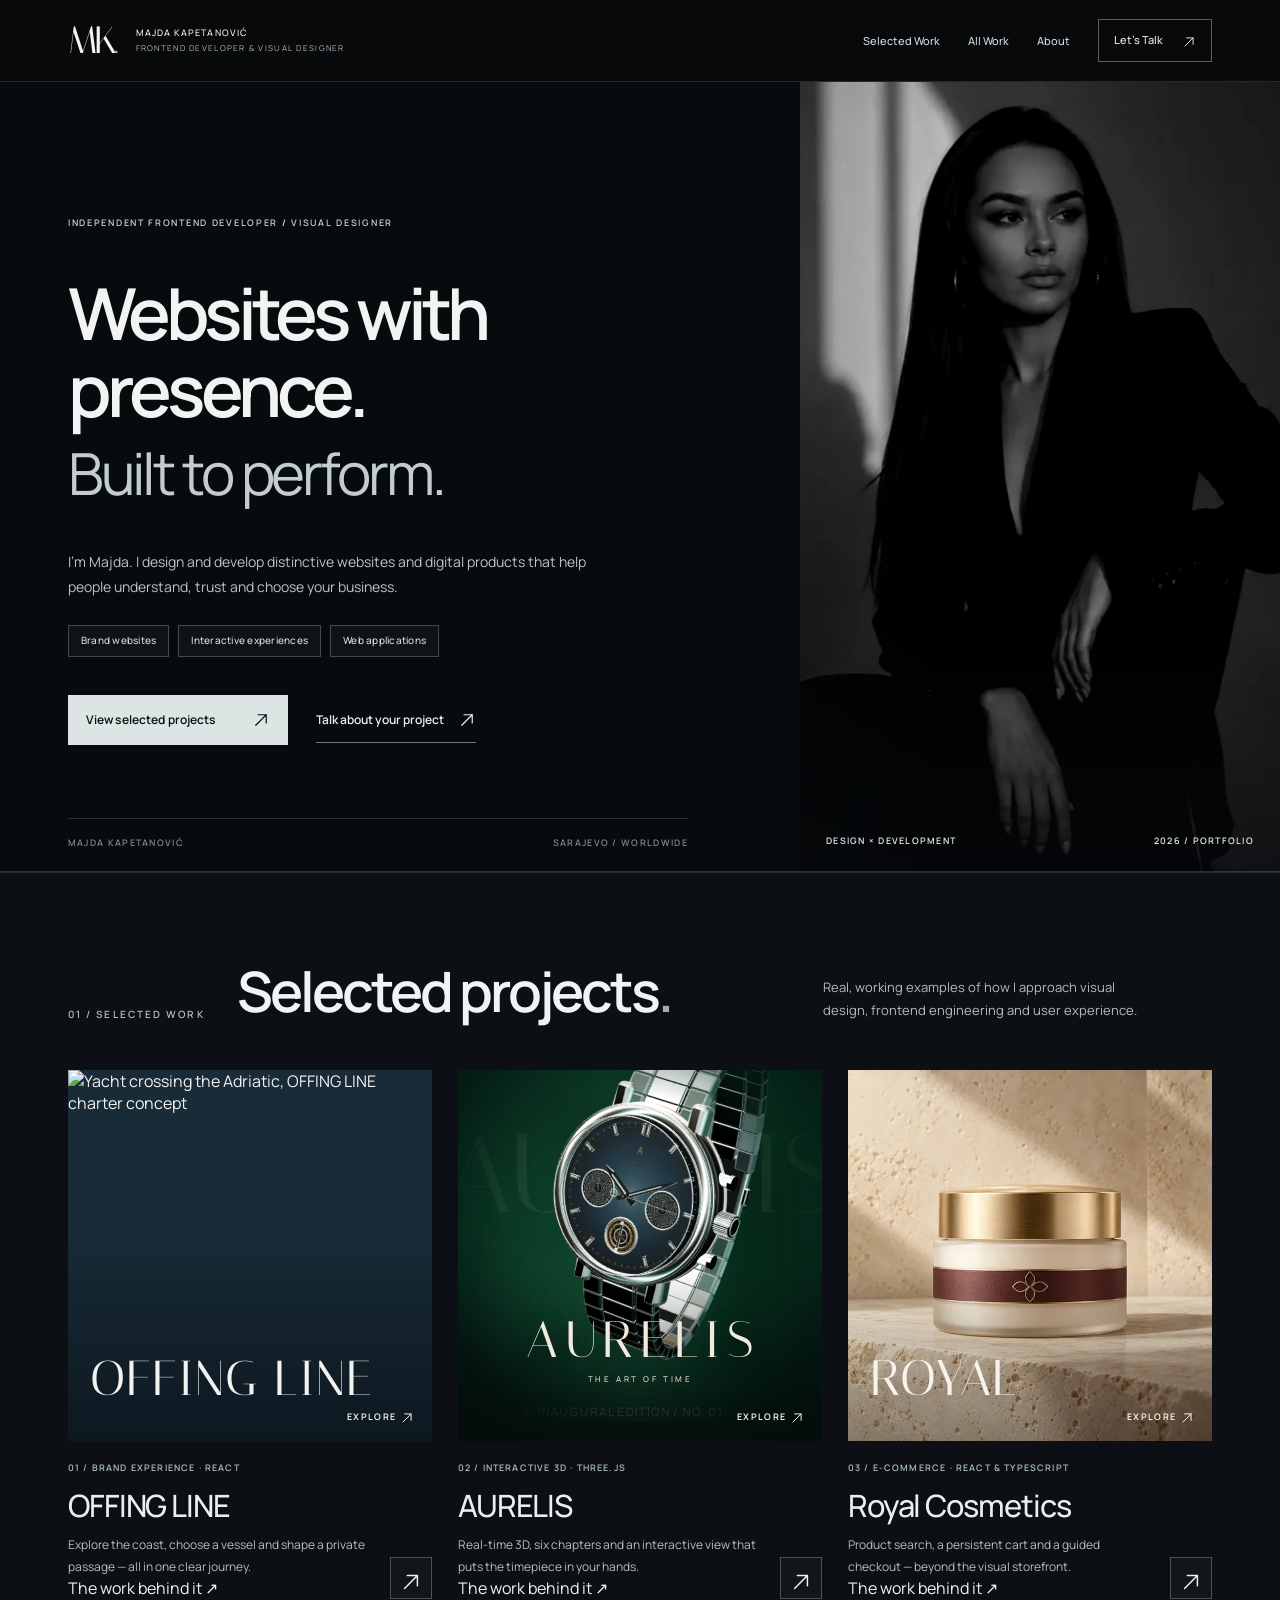
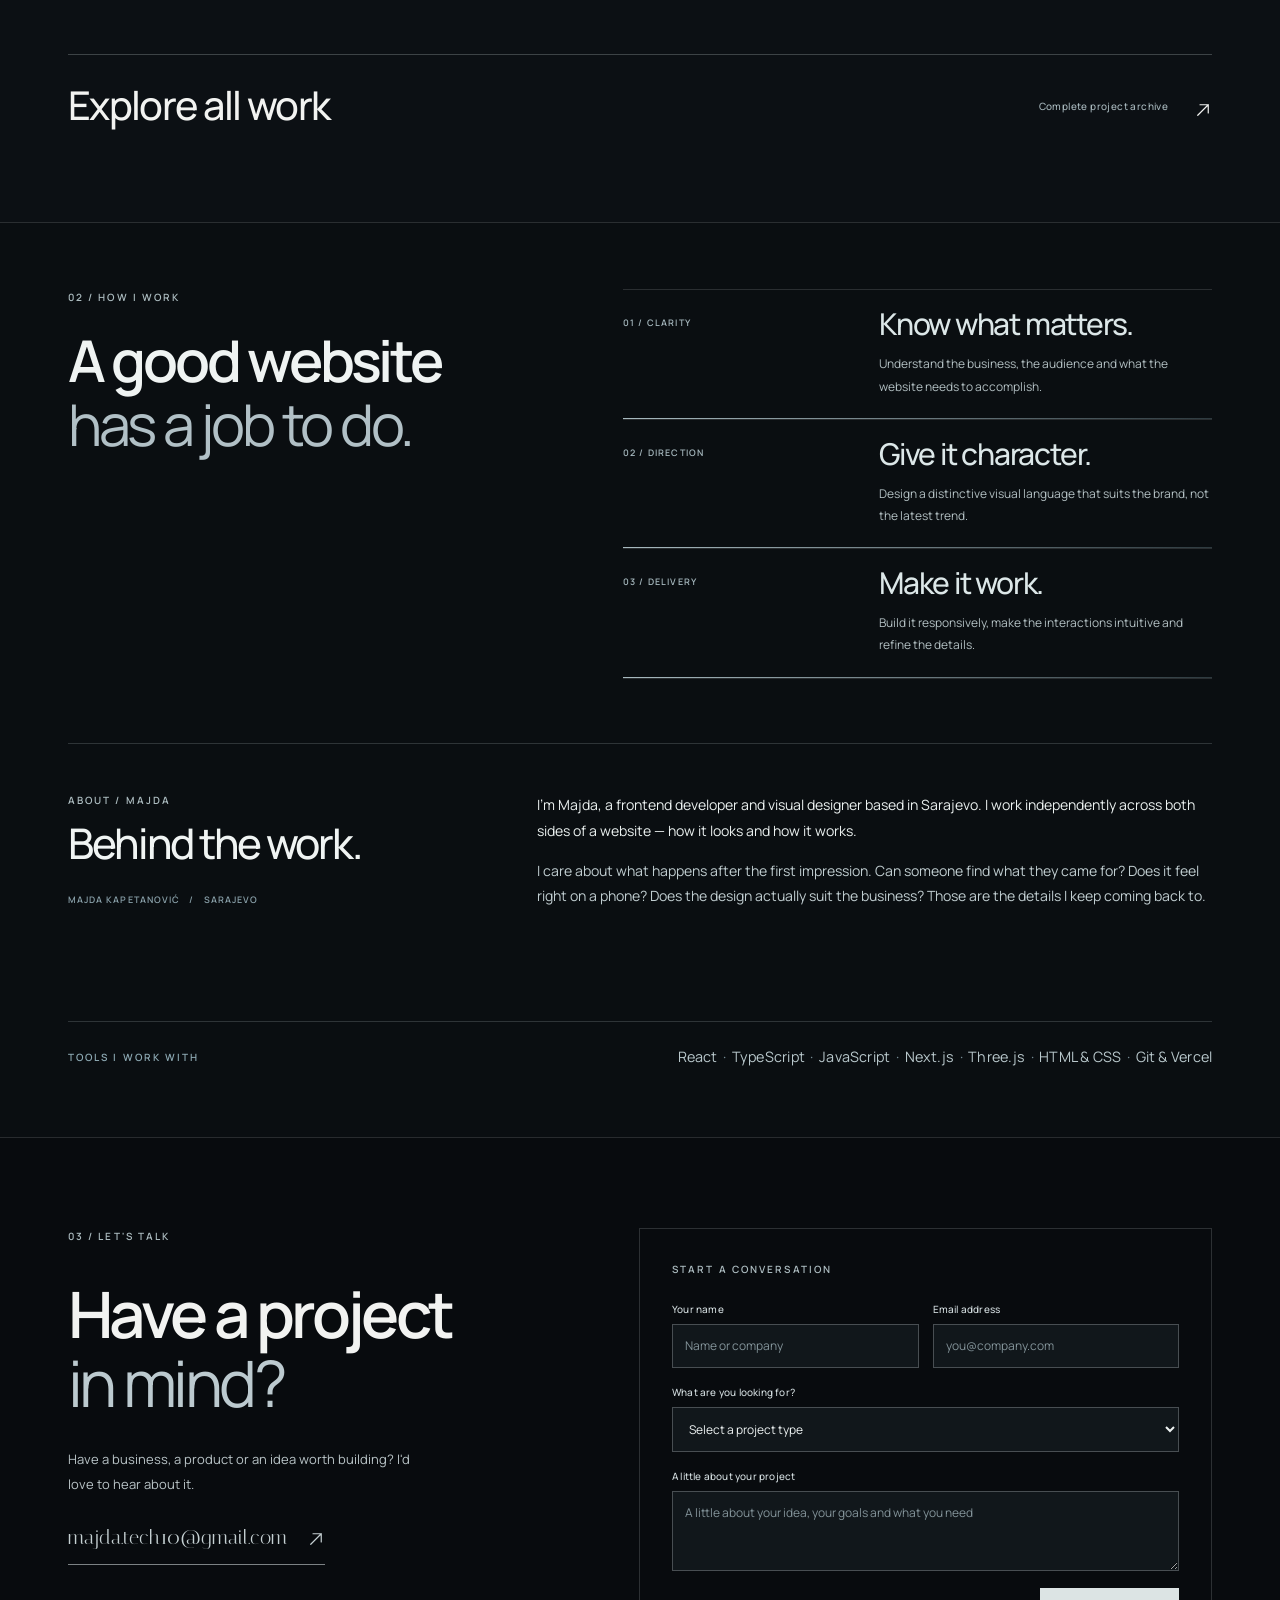
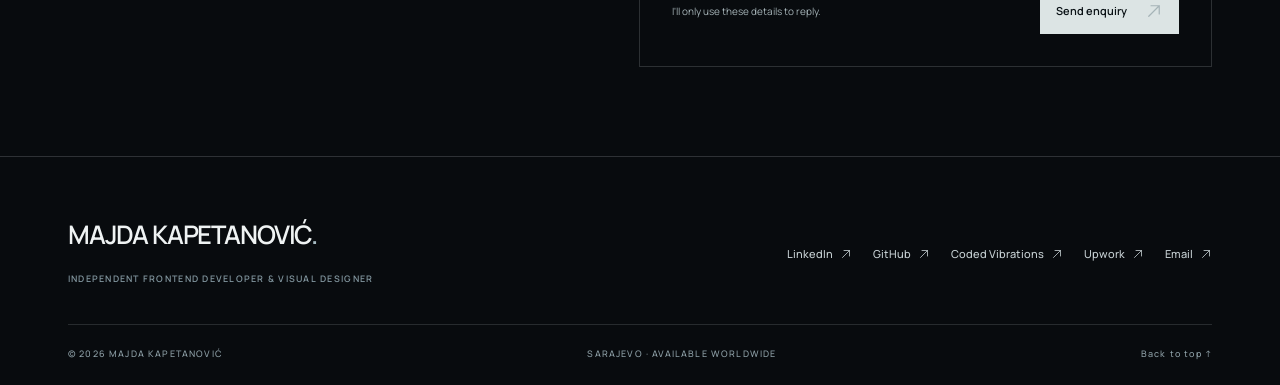
==== index.html @ 0bd5213d "Unify styles, trim font request and link concise three project studies" ====
<!DOCTYPE html>
<html lang="en" class="no-js">
  <head>
    <meta charset="utf-8">
    <meta name="viewport" content="width=device-width, initial-scale=1">
    <meta
      name="description"
      content="Independent frontend developer and visual designer creating distinctive websites, interactive experiences and practical digital products."
    >
    <meta name="author" content="Majda Kapetanović">
    <meta
      name="robots"
      content="index, follow, max-image-preview:large, max-snippet:-1, max-video-preview:-1"
    >
    <meta
      name="googlebot"
      content="index, follow, max-image-preview:large, max-snippet:-1, max-video-preview:-1"
    >
    <meta name="color-scheme" content="dark">
    <meta name="theme-color" content="#050505">
    <title>Majda Kapetanović | Frontend Developer &amp; Visual Designer</title>

    <link
      rel="canonical"
      href="https://majdakapetanovic.com/"
    >
    <link rel="sitemap" type="application/xml" href="/sitemap.xml">

    <!-- Social preview / Open Graph -->
    <meta property="og:type" content="website">
    <meta property="og:locale" content="en_US">
    <meta property="og:site_name" content="Majda Kapetanović Portfolio">
    <meta
      property="og:title"
      content="Majda Kapetanović | Frontend Developer &amp; Visual Designer"
    >
    <meta
      property="og:description"
      content="Distinctive websites, interactive experiences and thoughtfully built digital products."
    >
    <meta
      property="og:url"
      content="https://majdakapetanovic.com/"
    >
    <meta
      property="og:image"
      content="https://majdakapetanovic.com/images/social-preview.png"
    >
    <meta
      property="og:image:secure_url"
      content="https://majdakapetanovic.com/images/social-preview.png"
    >
    <meta property="og:image:type" content="image/png">
    <meta property="og:image:width" content="1200">
    <meta property="og:image:height" content="630">
    <meta
      property="og:image:alt"
      content="Majda Kapetanović — Frontend Developer and Visual Designer"
    >

    <!-- X / Twitter preview -->
    <meta name="twitter:card" content="summary_large_image">
    <meta
      name="twitter:title"
      content="Majda Kapetanović | Frontend Developer &amp; Visual Designer"
    >
    <meta
      name="twitter:description"
      content="Distinctive websites, interactive experiences and thoughtfully built digital products."
    >
    <meta
      name="twitter:image"
      content="https://majdakapetanovic.com/images/social-preview.png"
    >
    <meta
      name="twitter:image:alt"
      content="Majda Kapetanović — Frontend Developer and Visual Designer"
    >

    <link rel="icon" href="favicon.svg?v=3" type="image/svg+xml" sizes="any">
    <link rel="apple-touch-icon" href="apple-touch-icon.png?v=3">
    <link rel="manifest" href="site.webmanifest?v=3">
    <link
      rel="preload"
      href="images/about-makii-800.webp"
      as="image"
      type="image/webp"
      imagesrcset="images/about-makii-480.webp 480w, images/about-makii-800.webp 800w"
      imagesizes="(max-width: 760px) calc(100vw - 40px), (max-width: 980px) min(64vw, 500px), min(31vw, 450px)"
      fetchpriority="high"
    >
    <link rel="preconnect" href="https://fonts.googleapis.com">
    <link rel="preconnect" href="https://fonts.gstatic.com" crossorigin>
    <link
      href="https://fonts.googleapis.com/css2?family=Italiana&amp;family=Manrope:wght@300;400;500;600&amp;display=swap"
      rel="stylesheet"
    >
    <link rel="stylesheet" href="portfolio.css">

    <!-- Structured data mirrors the visible portfolio content. -->
    <script type="application/ld+json">
      {
        "@context": "https://schema.org",
        "@graph": [
          {
            "@type": "WebSite",
            "@id": "https://majdakapetanovic.com/#website",
            "url": "https://majdakapetanovic.com/",
            "name": "Majda Kapetanović Portfolio",
            "description": "Frontend development portfolio featuring React and TypeScript applications, responsive websites and visual interface work.",
            "inLanguage": "en",
            "publisher": {
              "@id": "https://majdakapetanovic.com/#person"
            }
          },
          {
            "@type": "ProfilePage",
            "@id": "https://majdakapetanovic.com/#profile",
            "url": "https://majdakapetanovic.com/",
            "name": "Majda Kapetanović | Frontend Developer & Visual Designer",
            "description": "Portfolio of Majda Kapetanović, a frontend developer and visual designer in Sarajevo.",
            "inLanguage": "en",
            "isPartOf": {
              "@id": "https://majdakapetanovic.com/#website"
            },
            "mainEntity": {
              "@id": "https://majdakapetanovic.com/#person"
            }
          },
          {
            "@type": "Person",
            "@id": "https://majdakapetanovic.com/#person",
            "name": "Majda Kapetanović",
            "url": "https://majdakapetanovic.com/",
            "image": "https://majdakapetanovic.com/images/about-makii.jpeg",
            "jobTitle": "Frontend Developer and Visual Designer",
            "email": "mailto:majda.tech10@gmail.com",
            "mainEntityOfPage": {
              "@id": "https://majdakapetanovic.com/#profile"
            },
            "homeLocation": {
              "@type": "Place",
              "name": "Sarajevo, Bosnia and Herzegovina"
            },
            "sameAs": [
              "https://github.com/majda03",
              "https://www.linkedin.com/in/majda-kapetanovi%C4%87-b5982b284/",
              "https://www.instagram.com/codedvibrations/",
              "https://www.upwork.com/freelancers/~017c87bd321f2e297f"
            ],
            "knowsAbout": [
              "Frontend Development",
              "React",
              "TypeScript",
              "JavaScript",
              "React Router",
              "State Management",
              "Vitest",
              "Responsive Web Design",
              "UI Design",
              "Interactive Interfaces",
              "Visual Storytelling"
            ]
          }
        ]
      }
    </script>
    <script>
      document.documentElement.classList.replace("no-js", "js");
    </script>
  </head>
<body>
<a class="skip-link" href="#main-content">Skip to content</a>
<header class="v3-header" id="top">
  <a class="v3-brand" href="/" aria-label="Majda Kapetanović — home"><span class="v3-brand__mark">MK<span class="v3-brand__dot">.</span></span><span class="v3-brand__name">MAJDA KAPETANOVIĆ<br><small>FRONTEND DEVELOPER &amp; VISUAL DESIGNER</small></span></a>
  <button class="v3-menu" type="button" aria-expanded="false" aria-controls="v3-navigation" aria-label="Open navigation"><span></span><span></span></button>
  <nav class="v3-nav" id="v3-navigation" aria-label="Main navigation">
    <a href="/#selected-work">Selected Work</a>
    <a href="/all-work.html">All Work</a>
    <a href="/#about">About</a>
    <a href="/#contact" class="v3-nav__contact">Let's Talk <span aria-hidden="true"><svg class="v3-arrow" width="16" height="16" viewBox="0 0 24 24" fill="none" stroke="currentColor" stroke-width="1.6" stroke-linecap="round" stroke-linejoin="round" aria-hidden="true" focusable="false"><path d="M5 19 19 5M8 5h11v11"/></svg></span></a>
  </nav>
</header>
<main id="main-content">
  <section class="v3-hero v4-hero" id="home" aria-labelledby="v3-hero-heading">
    <div class="v3-hero__content v4-hero__content">
      <p class="v3-overline v3-hero__eyebrow v4-hero__eyebrow">INDEPENDENT FRONTEND DEVELOPER <span>/</span> VISUAL DESIGNER</p>
      <h1 id="v3-hero-heading">Websites with <span class="v4-hero__word">presence.</span><br><span class="v4-hero__outcome">Built to perform.</span></h1>
      <p class="v3-hero__intro v4-hero__intro">I'm Majda. I design and develop distinctive websites and digital products that help people understand, trust and choose your business.</p>
      <div class="v4-services" aria-label="What I can build">
        <span>Brand websites</span><span>Interactive experiences</span><span>Web applications</span>
      </div>
      <div class="v3-hero__actions v4-hero__actions">
        <a class="v3-button" href="#selected-work">View selected projects <svg class="v3-arrow" width="16" height="16" viewBox="0 0 24 24" fill="none" stroke="currentColor" stroke-width="1.6" stroke-linecap="round" stroke-linejoin="round" aria-hidden="true" focusable="false"><path d="M5 19 19 5M8 5h11v11"/></svg></a>
        <a class="v3-text-link" href="#contact">Talk about your project <svg class="v3-arrow" width="16" height="16" viewBox="0 0 24 24" fill="none" stroke="currentColor" stroke-width="1.6" stroke-linecap="round" stroke-linejoin="round" aria-hidden="true" focusable="false"><path d="M5 19 19 5M8 5h11v11"/></svg></a>
      </div>
      <div class="v4-hero__signature"><span>MAJDA KAPETANOVIĆ</span><span>SARAJEVO / WORLDWIDE</span></div>
    </div>
    <figure class="v3-hero__portrait v4-hero__portrait">
      <picture><source type="image/webp" srcset="images/about-makii-480.webp 480w, images/about-makii-800.webp 800w" sizes="(max-width: 700px) 64vw, 38vw">
      <img src="images/about-makii.jpeg" width="1022" height="1325" alt="Majda Kapetanović, frontend developer and visual designer" fetchpriority="high" decoding="async"></picture>
      <figcaption><span>DESIGN × DEVELOPMENT</span><span>2026 / PORTFOLIO</span></figcaption>
    </figure>
  </section>
  <section class="v3-work" id="selected-work" aria-labelledby="v3-work-title">
    <header class="v3-section-heading" data-v3-reveal>
      <span class="v3-overline">01 / SELECTED WORK</span>
      <h2 id="v3-work-title">Selected projects<span class="v4-heading__dot">.</span></h2>
      <p>Real, working examples of how I approach visual design, frontend engineering and user experience.</p>
    </header>
    <div class="v3-feature-grid">
      <article class="v3-project v3-project--offing" data-v3-reveal>
        <a class="v3-project__visual" href="https://offing-line.vercel.app" target="_blank" rel="noopener noreferrer" aria-label="Open OFFING LINE live project">
          <img src="https://offing-line.vercel.app/images/passage-retouched-1920.webp" alt="Yacht crossing the Adriatic, OFFING LINE charter concept" width="1920" height="1440" loading="lazy" decoding="async">
          <span class="v3-project__watermark">OFFING LINE</span><span class="v3-project__explore">EXPLORE <svg class="v3-arrow" width="16" height="16" viewBox="0 0 24 24" fill="none" stroke="currentColor" stroke-width="1.6" stroke-linecap="round" stroke-linejoin="round" aria-hidden="true" focusable="false"><path d="M5 19 19 5M8 5h11v11"/></svg></span>
        </a>
        <div class="v3-project__meta"><div><span>01 / BRAND EXPERIENCE · REACT</span><h3>OFFING LINE</h3><p>Explore the coast, choose a vessel and shape a private passage — all in one clear journey.</p><a class="v4-case-link" href="/work/offing-line.html" aria-label="Read OFFING LINE project study">The work behind it <span aria-hidden="true">↗</span></a></div><a href="https://offing-line.vercel.app/" target="_blank" rel="noopener noreferrer" aria-label="Visit OFFING LINE"><span aria-hidden="true"><svg class="v3-arrow" width="16" height="16" viewBox="0 0 24 24" fill="none" stroke="currentColor" stroke-width="1.6" stroke-linecap="round" stroke-linejoin="round" aria-hidden="true" focusable="false"><path d="M5 19 19 5M8 5h11v11"/></svg></span></a></div>
      </article>
      <article class="v3-project v3-project--aurelis" data-v3-reveal>
        <a class="v3-project__visual" href="https://aurelis-atelier-omega.vercel.app/" target="_blank" rel="noopener noreferrer" aria-label="Open AURELIS 3D experience">
          <div class="v3-project__aurelis-silk" style="background-image:url('https://aurelis-atelier-omega.vercel.app/images/emerald-satin.png')" aria-hidden="true"></div>
          <img class="v3-project__watch-image" src="images/aurelis-watch.webp" alt="" width="720" height="726" loading="lazy" decoding="async" onload="this.parentElement.classList.add('has-watch-image')" onerror="this.remove()">
          <div class="v3-project__aurelis-art" aria-hidden="true"><span>A</span><strong>AURELIS</strong><small>THE ART OF TIME</small></div>
          <span class="v3-project__explore">EXPLORE <svg class="v3-arrow" width="16" height="16" viewBox="0 0 24 24" fill="none" stroke="currentColor" stroke-width="1.6" stroke-linecap="round" stroke-linejoin="round" aria-hidden="true" focusable="false"><path d="M5 19 19 5M8 5h11v11"/></svg></span>
        </a>
        <div class="v3-project__meta"><div><span>02 / INTERACTIVE 3D · THREE.JS</span><h3>AURELIS</h3><p>Real-time 3D, six chapters and an interactive view that puts the timepiece in your hands.</p><a class="v4-case-link" href="/work/aurelis.html" aria-label="Read AURELIS project study">The work behind it <span aria-hidden="true">↗</span></a></div><a href="https://aurelis-atelier-omega.vercel.app/" target="_blank" rel="noopener noreferrer" aria-label="Visit AURELIS"><span aria-hidden="true"><svg class="v3-arrow" width="16" height="16" viewBox="0 0 24 24" fill="none" stroke="currentColor" stroke-width="1.6" stroke-linecap="round" stroke-linejoin="round" aria-hidden="true" focusable="false"><path d="M5 19 19 5M8 5h11v11"/></svg></span></a></div>
      </article>
      <article class="v3-project v3-project--royal" data-v3-reveal>
        <a class="v3-project__visual" href="https://final-royal-cosmetics-2.vercel.app/" target="_blank" rel="noopener noreferrer" aria-label="Open Royal Cosmetics e-commerce project">
          <img src="images/royal-aurum.webp" alt="Royal Aurum skincare cream with a gold lid — authentic product visual from the Royal Cosmetics concept" width="640" height="640" loading="lazy" decoding="async">
          <span class="v3-project__watermark">ROYAL</span><span class="v3-project__explore">EXPLORE <svg class="v3-arrow" width="16" height="16" viewBox="0 0 24 24" fill="none" stroke="currentColor" stroke-width="1.6" stroke-linecap="round" stroke-linejoin="round" aria-hidden="true" focusable="false"><path d="M5 19 19 5M8 5h11v11"/></svg></span>
        </a>
        <div class="v3-project__meta"><div><span>03 / E-COMMERCE · REACT &amp; TYPESCRIPT</span><h3>Royal Cosmetics</h3><p>Product search, a persistent cart and a guided checkout — beyond the visual storefront.</p><a class="v4-case-link" href="/work/royal-cosmetics.html" aria-label="Read Royal Cosmetics project study">The work behind it <span aria-hidden="true">↗</span></a></div><a href="https://final-royal-cosmetics-2.vercel.app/" target="_blank" rel="noopener noreferrer" aria-label="Visit Royal Cosmetics"><span aria-hidden="true"><svg class="v3-arrow" width="16" height="16" viewBox="0 0 24 24" fill="none" stroke="currentColor" stroke-width="1.6" stroke-linecap="round" stroke-linejoin="round" aria-hidden="true" focusable="false"><path d="M5 19 19 5M8 5h11v11"/></svg></span></a></div>
      </article>
    </div>
    <a class="v3-all-work-link" href="/all-work.html">Explore all work <span>Complete project archive</span><span aria-hidden="true"><svg class="v3-arrow" width="16" height="16" viewBox="0 0 24 24" fill="none" stroke="currentColor" stroke-width="1.6" stroke-linecap="round" stroke-linejoin="round" aria-hidden="true" focusable="false"><path d="M5 19 19 5M8 5h11v11"/></svg></span></a>
  </section>
  <section class="v3-approach" id="approach" aria-labelledby="v3-approach-heading">
    <div class="v3-approach__intro" data-v3-reveal><span class="v3-overline">02 / HOW I WORK</span><h2 id="v3-approach-heading">A good website<br><em>has a job to do.</em></h2></div>
    <div class="v3-approach__columns">
      <div class="v4-process-step" data-v3-reveal><span>01 / CLARITY</span><h3>Know what matters.</h3><p>Understand the business, the audience and what the website needs to accomplish.</p></div>
      <div class="v4-process-step" data-v3-reveal><span>02 / DIRECTION</span><h3>Give it character.</h3><p>Design a distinctive visual language that suits the brand, not the latest trend.</p></div>
      <div class="v4-process-step" data-v3-reveal><span>03 / DELIVERY</span><h3>Make it work.</h3><p>Build it responsively, make the interactions intuitive and refine the details.</p></div>
    </div>
    <div class="v4-about" id="about" data-v3-reveal aria-labelledby="v4-about-title">
      <div class="v4-about__identity">
        <span class="v3-overline">ABOUT / MAJDA</span>
        <h3 id="v4-about-title">Behind the work.</h3>
        <span class="v4-about__byline">MAJDA KAPETANOVIĆ &nbsp; / &nbsp; SARAJEVO</span>
      </div>
      <div class="v4-about__story">
        <p>I'm Majda, a frontend developer and visual designer based in Sarajevo. I work independently across both sides of a website — how it looks and how it works.</p>
        <p>I care about what happens after the first impression. Can someone find what they came for? Does it feel right on a phone? Does the design actually suit the business? Those are the details I keep coming back to.</p>
      </div>
    </div>
    <div class="v4-toolkit" data-v3-reveal aria-label="Technical toolkit">
      <span class="v3-overline">TOOLS I WORK WITH</span>
      <p>React <span>·</span> TypeScript <span>·</span> JavaScript <span>·</span> Next.js <span>·</span> Three.js <span>·</span> HTML &amp; CSS <span>·</span> Git &amp; Vercel</p>
    </div>
  </section>
  <section class="v3-contact" id="contact" aria-labelledby="v3-contact-title">
  <div class="v3-contact__copy" data-v3-reveal><span class="v3-overline">03 / LET'S TALK</span>
    <h2 id="v3-contact-title">Have a project<br><em>in mind?</em></h2>
    <p>Have a business, a product or an idea worth building? I'd love to hear about it.</p>
    <a class="v3-email" href="mailto:majda.tech10@gmail.com">majda.tech10@gmail.com <span aria-hidden="true"><svg class="v3-arrow" width="16" height="16" viewBox="0 0 24 24" fill="none" stroke="currentColor" stroke-width="1.6" stroke-linecap="round" stroke-linejoin="round" aria-hidden="true" focusable="false"><path d="M5 19 19 5M8 5h11v11"/></svg></span></a>
  </div>
  <form class="v3-form" id="project-enquiry" action="https://formspree.io/f/maqlanry" method="POST" data-v3-reveal>
    <span class="v3-overline">START A CONVERSATION</span>
    <div class="v3-form__two"><label>Your name<input type="text" name="name" placeholder="Name or company" required autocomplete="name" maxlength="120"></label>
    <label>Email address<input type="email" name="email" placeholder="you@company.com" required autocomplete="email"></label></div>
    <label>What are you looking for?<select name="project_type" required><option value="" selected disabled>Select a project type</option><option>Website design &amp; development</option><option>Brand website or landing page</option><option>Frontend development</option><option>Interactive experience</option><option>Web application</option><option>UI and visual design</option><option>Portfolio website</option><option>Something else</option></select></label>
    <label>A little about your project<textarea name="message" rows="3" placeholder="A little about your idea, your goals and what you need" required minlength="20"></textarea></label>
    <input type="hidden" name="_subject" value="New portfolio enquiry">
    <label class="v3-honeypot" aria-hidden="true">Do not fill this field<input type="text" name="_gotcha" tabindex="-1" autocomplete="off"></label>
    <div class="v3-form__end"><span>I'll only use these details to reply.</span><button type="submit">Send enquiry <span aria-hidden="true"><svg class="v3-arrow" width="16" height="16" viewBox="0 0 24 24" fill="none" stroke="currentColor" stroke-width="1.6" stroke-linecap="round" stroke-linejoin="round" aria-hidden="true" focusable="false"><path d="M5 19 19 5M8 5h11v11"/></svg></span></button></div>
    <p class="v3-form__status" role="status" aria-live="polite" hidden></p>
  </form>
</section>
</main>
<footer class="v3-footer v4-footer">
 <div class="v4-footer__identity"><strong>MAJDA KAPETANOVIĆ<span aria-hidden="true">.</span></strong><small>INDEPENDENT FRONTEND DEVELOPER &amp; VISUAL DESIGNER</small></div>
 <div class="v4-footer__social" aria-label="Professional profiles">
   <a href="https://www.linkedin.com/in/majda-kapetanovi%C4%87-b5982b284/" target="_blank" rel="noopener noreferrer">LinkedIn <svg class="v3-arrow" width="16" height="16" viewBox="0 0 24 24" fill="none" stroke="currentColor" stroke-width="1.6" stroke-linecap="round" stroke-linejoin="round" aria-hidden="true" focusable="false"><path d="M5 19 19 5M8 5h11v11"/></svg></a>
   <a href="https://github.com/majda03" target="_blank" rel="noopener noreferrer">GitHub <svg class="v3-arrow" width="16" height="16" viewBox="0 0 24 24" fill="none" stroke="currentColor" stroke-width="1.6" stroke-linecap="round" stroke-linejoin="round" aria-hidden="true" focusable="false"><path d="M5 19 19 5M8 5h11v11"/></svg></a>
   <a href="https://www.instagram.com/codedvibrations/" target="_blank" rel="noopener noreferrer" aria-label="Coded Vibrations creative studio on Instagram">Coded Vibrations <svg class="v3-arrow" width="16" height="16" viewBox="0 0 24 24" fill="none" stroke="currentColor" stroke-width="1.6" stroke-linecap="round" stroke-linejoin="round" aria-hidden="true" focusable="false"><path d="M5 19 19 5M8 5h11v11"/></svg></a>
   <a href="https://www.upwork.com/freelancers/~017c87bd321f2e297f" target="_blank" rel="noopener noreferrer">Upwork <svg class="v3-arrow" width="16" height="16" viewBox="0 0 24 24" fill="none" stroke="currentColor" stroke-width="1.6" stroke-linecap="round" stroke-linejoin="round" aria-hidden="true" focusable="false"><path d="M5 19 19 5M8 5h11v11"/></svg></a>
   <a href="mailto:majda.tech10@gmail.com">Email <svg class="v3-arrow" width="16" height="16" viewBox="0 0 24 24" fill="none" stroke="currentColor" stroke-width="1.6" stroke-linecap="round" stroke-linejoin="round" aria-hidden="true" focusable="false"><path d="M5 19 19 5M8 5h11v11"/></svg></a>
 </div>
 <div class="v4-footer__base"><span>© 2026 MAJDA KAPETANOVIĆ</span><span>SARAJEVO · AVAILABLE WORLDWIDE</span><a href="#top">Back to top ↑</a></div>
 </footer>
<script src="portfolio-v3.js" defer></script>
</body></html>
---- portfolio.css ----
:root{--black:#080808;--ink:#0e0d0d;--ivory:#f1ebe2;--muted:#beb6b1;--rose:#c9a7b0;--wine:#40202b;--line:rgba(241,235,226,.17);--page:clamp(22px,5.3vw,105px);--serif:"Italiana",Georgia,serif;--sans:"Manrope",Arial,sans-serif;--ease:cubic-bezier(.22,1,.36,1)}
*,*::before,*::after{box-sizing:border-box}
html{scroll-behavior:smooth;scroll-padding-top:86px;background:var(--black)}
body{margin:0;min-width:320px;overflow-x:hidden;background:var(--black);color:var(--ivory);font-family:var(--sans);-webkit-font-smoothing:antialiased}
a{color:inherit;text-decoration:none}
button,input,select,textarea{font:inherit}
button{cursor:pointer}
a,button{-webkit-tap-highlight-color:transparent}
a:focus-visible,button:focus-visible,input:focus-visible,textarea:focus-visible,select:focus-visible,summary:focus-visible{outline:2px solid var(--rose);outline-offset:5px}
::selection{background:#d9bec5;color:#160f12}
.skip-link{position:fixed;top:-70px;left:20px;z-index:200;padding:14px 18px;background:var(--ivory);color:#111;transition:top .2s}
.skip-link:focus{top:12px}
.v3-overline{display:block;font:600 10px/1.6 var(--sans);letter-spacing:.21em;text-transform:uppercase;color:var(--rose)}
.v3-overline span{color:var(--ivory)}
.v3-header{height:82px;padding:0 var(--page);position:relative;z-index:20;border-bottom:1px solid var(--line);display:flex;align-items:center;justify-content:space-between;gap:30px;background:rgba(8,8,8,.95)}
.v3-brand{display:flex;align-items:center;gap:21px;min-width:0}
.v3-brand__mark{font:400 38px/1 var(--serif);white-space:nowrap;letter-spacing:-.09em}
.v3-brand__dot{color:#c396a5}
.v3-brand__name{font:500 9px/1.65 var(--sans);letter-spacing:.12em;white-space:nowrap}
.v3-brand__name small{font:400 8px/1.6 var(--sans);letter-spacing:.16em;color:#ada5a1}
.v3-nav{display:flex;align-items:center;gap:clamp(16px,2.2vw,38px)}
.v3-nav a{font-size:11px;font-weight:500;white-space:nowrap;color:#cbc4c0;transition:color .25s}
.v3-nav a:hover{color:#fff}
.v3-nav__contact{border:1px solid rgba(230,213,217,.42);padding:12px 15px;color:#f1ebe2!important}
.v3-nav__contact span{padding-left:17px}
.v3-menu{display:none}
/* A substantially redesigned introduction: real portrait, strong visual hierarchy, no noise. */
.v3-hero{position:relative;isolation:isolate;min-height:min(820px,calc(100svh - 82px));display:grid;grid-template-columns:minmax(0,1.17fr) minmax(310px,.83fr);align-items:stretch;overflow:hidden;background:#080808}
.v3-hero::before{content:"";position:absolute;inset:-15% 25% 0 -30%;background:radial-gradient(ellipse at 74% 64%,rgba(86,28,48,.24),transparent 61%);pointer-events:none;z-index:-1}
.v3-hero__content{min-width:0;z-index:2;display:flex;flex-direction:column;justify-content:center;padding:clamp(72px,7vw,140px) 0 clamp(100px,8vw,120px) var(--page)}
.v3-hero__eyebrow{margin:0 0 clamp(28px,4vw,64px)}
.v3-hero h1{font:400 clamp(66px,7.2vw,137px)/1.02 var(--serif);letter-spacing:-.037em;font-weight:400;margin:0;max-width:1050px;position:relative}
.v3-hero h1 em{display:block;font-weight:400;font-style:normal;color:#d3b0b8;white-space:nowrap;letter-spacing:-.05em}
.v3-hero__intro{font:400 clamp(13px,1.04vw,16px)/1.9 var(--sans);color:#bdb3b1;max-width:490px;margin:clamp(30px,4vw,48px) 0 28px}
.v3-hero__actions{display:flex;flex-wrap:wrap;align-items:center;gap:clamp(17px,2vw,32px);margin-top:8px}
.v3-button{display:inline-flex;align-items:center;justify-content:space-between;min-width:218px;gap:32px;padding:17px 19px;background:var(--ivory);color:#141012;font:600 11px/1.5 var(--sans);transition:background .2s,transform .3s var(--ease)}
.v3-button:hover{background:#dcbec6;transform:translateY(-2px)}
.v3-text-link{font-size:11px;font-weight:600;border-bottom:1px solid #a69a99;padding:14px 0;display:inline-flex;gap:26px;transition:color .25s}
.v3-text-link:hover{color:#e1b6c1}
.v3-hero__portrait{min-width:0;position:relative;margin:0;overflow:hidden;border-left:1px solid var(--line);background:#191719}
.v3-hero__portrait picture{display:block;height:100%}
.v3-hero__portrait img{width:100%;height:100%;object-fit:cover;object-position:center 31%;filter:grayscale(100%) contrast(1.05) brightness(.87)}
.v3-hero__portrait::after{content:"";position:absolute;inset:0;background:linear-gradient(180deg,rgba(14,10,12,.08),transparent 34%,rgba(11,8,10,.42) 100%);pointer-events:none}
.v3-hero__portrait figcaption{position:absolute;z-index:1;bottom:23px;left:24px;right:24px;display:flex;justify-content:space-between;gap:10px;font:600 8px/1.6 var(--sans);letter-spacing:.12em;color:#e7dfdb}
.v3-hero__index{position:absolute;bottom:26px;left:var(--page);width:calc(56% - var(--page));display:flex;justify-content:space-between;gap:20px;color:#8a7d7f;font-size:9px;font-weight:600;letter-spacing:.17em}
.v3-hero__index span{color:#b39ea5}
.v3-section-heading{display:grid;grid-template-columns:.24fr 1fr .68fr;gap:36px;align-items:end;margin-bottom:clamp(35px,5vw,75px)}
.v3-section-heading h2{font:400 clamp(56px,6.3vw,110px)/1.02 var(--serif);letter-spacing:-.035em;margin:0}
.v3-section-heading h2 em{font-weight:400;color:#c9a7b0;font-style:normal}
.v3-section-heading>p{color:var(--muted);font:400 13px/1.9 var(--sans);max-width:320px;margin:0}
.v3-work{padding:clamp(78px,8.4vw,135px) var(--page) clamp(75px,8vw,120px);background:#0c0c0c;border-top:1px solid var(--line)}
.v3-feature-grid{display:grid;grid-template-columns:repeat(3,minmax(0,1fr));gap:clamp(15px,2vw,28px)}
.v3-project{min-width:0}
.v3-project__visual{height:clamp(230px,29vw,485px);position:relative;overflow:hidden;display:block;isolation:isolate;background:#16242c}
.v3-project__visual::after{content:"";position:absolute;inset:0;background:linear-gradient(180deg,transparent 43%,rgba(4,8,13,.55) 100%);pointer-events:none}
.v3-project__visual img{width:100%;height:100%;object-fit:cover;transition:transform .75s var(--ease)}
.v3-project:hover .v3-project__visual img{transform:scale(1.05)}
.v3-project__watermark{position:absolute;z-index:1;bottom:37px;left:22px;color:#f1eae2;font:400 clamp(37px,3.8vw,62px)/1.05 var(--serif);letter-spacing:.02em}
.v3-project__explore{position:absolute;z-index:2;right:18px;bottom:16px;font-size:9px;font-weight:600;letter-spacing:.16em;color:#fff}
.v3-project--aurelis .v3-project__visual{background:radial-gradient(ellipse at 53% 43%,#235d45,#06251a 68%,#04130d)}
.v3-project__aurelis-silk{position:absolute;inset:0;background-position:center;background-size:cover;opacity:.48;mix-blend-mode:soft-light;filter:saturate(.75)}
.v3-project__aurelis-art{z-index:1;position:absolute;inset:0;display:flex;align-items:center;justify-content:center;flex-direction:column}
.v3-project__aurelis-art>span{position:absolute;font:400 clamp(150px,20vw,310px)/.8 var(--serif);color:rgba(232,220,200,.16);transform:translateY(-3%)}
.v3-project__aurelis-art strong{z-index:1;font:400 clamp(47px,5.4vw,87px)/1 var(--serif);letter-spacing:.11em;color:#f1ebdf;text-indent:.11em}
.v3-project__aurelis-art small{z-index:1;font:500 9px/1.5 var(--sans);letter-spacing:.32em;color:#e1d8c4;margin-top:17px}
.v3-project--royal .v3-project__visual{background:#3c1d2c}
.v3-project--royal .v3-project__visual img{filter:saturate(.8) brightness(.76)}
.v3-project__meta{display:flex;justify-content:space-between;align-items:flex-end;gap:16px;padding:25px 0 0}
.v3-project__meta>div{min-width:0}
.v3-project__meta>div>span{display:block;font:600 9px/1.5 var(--sans);letter-spacing:.13em;color:#ae939e;margin-bottom:13px}
.v3-project__meta h3{font:400 clamp(30px,3vw,49px)/1.2 var(--serif);margin:0 0 10px}
.v3-project__meta p{font:400 12px/1.8 var(--sans);margin:0;max-width:345px;color:#b4aaa9}
.v3-project__meta>a{font-size:24px;flex-shrink:0;width:42px;height:42px;border:1px solid var(--line);display:flex;align-items:center;justify-content:center;transition:background .25s}
.v3-project__meta>a:hover{background:var(--wine)}
.v3-all-work-link{display:flex;align-items:center;gap:26px;padding:25px 0 0;margin-top:55px;border-top:1px solid var(--line);font:400 clamp(25px,3.1vw,45px)/1.3 var(--serif)}
.v3-all-work-link>span:first-child{margin-left:auto;font:500 10px/1.7 var(--sans);letter-spacing:.04em;color:#a9a0a0}
.v3-all-work-link>span:last-child{font:400 32px/1 var(--sans);transition:transform .2s}
.v3-all-work-link:hover>span:last-child{transform:translate(4px,-4px)}
.v3-approach{padding:clamp(75px,8.5vw,145px) var(--page);display:grid;grid-template-columns:minmax(0,1fr) minmax(0,1.2fr);gap:clamp(30px,5vw,80px);background:#100d0e;border-top:1px solid var(--line)}
.v3-approach__intro h2{font:400 clamp(47px,5.2vw,92px)/1.08 var(--serif);margin:35px 0 0;letter-spacing:-.035em}
.v3-approach__intro em{color:#d1abb4;font-style:normal}
.v3-approach__columns{display:grid;gap:0}
.v3-approach__columns>div{border-bottom:1px solid var(--line);padding:16px 0 21px;display:grid;grid-template-columns:.85fr 1.2fr;gap:11px 20px}
.v3-approach__columns>div:first-child{border-top:1px solid var(--line)}
.v3-approach__columns span{font-size:9px;font-weight:600;letter-spacing:.13em;color:#a58e94;padding-top:10px}
.v3-approach__columns h3{font:400 clamp(25px,2.6vw,39px)/1.2 var(--serif);margin:0}
.v3-approach__columns p{grid-column:2;font:400 12px/1.85 var(--sans);color:#b7aeb0;margin:0}
.v3-about{padding:clamp(65px,7vw,110px) var(--page);background:#100d0e;display:grid;grid-template-columns:1fr 1.35fr;gap:clamp(28px,7vw,110px);border-top:1px solid var(--line)}
.v3-about h2{font:400 clamp(48px,5.5vw,91px)/1.07 var(--serif);margin:0;letter-spacing:-.04em}
.v3-about h2 em{color:#d1abb4;font-style:normal}
.v3-about p{font:400 14px/1.95 var(--sans);color:#beb3b3;max-width:650px;margin:0;align-self:end;grid-column:2}
.v3-about__sign{grid-column:2;color:#d0afb6;font:400 30px/1 var(--serif);margin-top:8px}
.v3-contact{display:grid;grid-template-columns:.9fr 1.1fr;gap:clamp(38px,8vw,140px);padding:clamp(85px,10vw,160px) var(--page);background:#080808;border-top:1px solid var(--line)}
.v3-contact__copy h2{font:400 clamp(58px,6.3vw,108px)/1.04 var(--serif);letter-spacing:-.035em;margin:35px 0 30px}
.v3-contact__copy h2 em{font-style:normal;color:#d1abb4}
.v3-contact__copy p{font-size:13px;color:#beb6b4;line-height:1.9;max-width:370px;margin:0 0 27px}
.v3-email{font:400 clamp(18px,1.6vw,25px)/1.4 var(--serif);border-bottom:1px solid #bca2aa;display:inline-flex;gap:20px;padding-bottom:12px;word-break:break-word}
.v3-form{padding:32px;border:1px solid var(--line);align-self:start}
.v3-form>.v3-overline{margin-bottom:25px}
.v3-form__two{display:grid;grid-template-columns:1fr 1fr;gap:14px}
.v3-form label{display:flex;flex-direction:column;gap:8px;font:500 10px/1.4 var(--sans);color:#d5c6c4;letter-spacing:.02em;margin-bottom:17px}
.v3-form input,.v3-form select,.v3-form textarea{width:100%;border:1px solid rgba(232,215,214,.23);border-radius:0;min-height:44px;background:#141112;color:#f1ebe2;padding:12px;font:400 12px/1.5 var(--sans);letter-spacing:0;outline-offset:0}
.v3-form textarea{resize:vertical}
.v3-form input::placeholder,.v3-form textarea::placeholder{color:#8f8386}
.v3-form input:focus,.v3-form select:focus,.v3-form textarea:focus{border-color:#d1abb4}
.v3-honeypot{position:absolute;left:-9999px}
.v3-form__end{display:flex;justify-content:space-between;align-items:center;gap:12px}
.v3-form__end span{font-size:10px;color:#9e9294}
.v3-form__end button{flex-shrink:0;border:0;background:var(--ivory);color:#111;padding:14px 16px;font-size:11px;font-weight:600;display:inline-flex;gap:18px;align-items:center}
.v3-form__end button:hover{background:#d4b5bd}
.v3-form__status{color:#e6d3d4;font-size:12px}
.v3-footer{display:flex;flex-wrap:wrap;justify-content:space-between;align-items:center;gap:20px;padding:25px var(--page);border-top:1px solid var(--line);background:#070707;font:500 9px/1.6 var(--sans);letter-spacing:.1em;color:#9d9392}
.v3-footer div{display:flex;gap:21px}
.v3-footer a:hover{color:#fff}
/* All Work: separate index, compact editorial catalogue, no need to scroll through it on home. */
.v3-archive-hero{padding:clamp(80px,8vw,140px) var(--page) 60px;display:grid;grid-template-columns:1fr .6fr;align-items:end;gap:35px;border-bottom:1px solid var(--line);background:radial-gradient(ellipse at 86% 18%,#28131b 0%,transparent 52%),#090809}
.v3-archive-hero h1{font:400 clamp(82px,10vw,170px)/1 var(--serif);margin:30px 0 0;letter-spacing:-.05em}
.v3-archive-hero p{color:#b4aaab;font:400 14px/1.9 var(--sans);max-width:350px;margin:0}
.v3-archive{padding:45px var(--page) 110px;background:#0b0a0a}
.v3-archive__heading{padding:20px 0 23px;display:flex;justify-content:space-between;border-bottom:1px solid var(--line);color:#c5b4b5;font:600 10px/1.5 var(--sans);letter-spacing:.14em}
.v3-archive-grid{display:grid;grid-template-columns:repeat(3,minmax(0,1fr));gap:30px 20px;margin-top:32px}
.v3-archive .v3-project__visual{height:clamp(215px,24vw,360px)}
.v3-archive .v3-project__meta h3{font-size:35px}
.v3-archive-back{display:inline-flex;padding:40px 0 0;font-size:12px;gap:14px;color:#f4eae4}
.v3-archive-back:hover{color:#d1abb4}
.js [data-v3-reveal]{opacity:0;transform:translate3d(0,22px,0);transition:opacity .75s var(--ease),transform .75s var(--ease)}
.js [data-v3-reveal].is-visible{opacity:1;transform:none}
.v3-hero__content{animation:v3-intro .9s var(--ease) both}
.v3-hero__portrait{animation:v3-photo .95s var(--ease) .15s both}
@keyframes v3-intro{from{opacity:0;transform:translateY(15px)}to{opacity:1;transform:none}}
@keyframes v3-photo{from{opacity:0;clip-path:inset(8% 0 0 0)}to{opacity:1;clip-path:inset(0)}}
@media(max-width:1250px){.v3-hero h1{font-size:clamp(57px,6.4vw,87px)}.v3-nav{gap:17px}.v3-section-heading{grid-template-columns:.3fr 1fr}.v3-section-heading>p{grid-column:2}}
@media(max-width:980px){
 .v3-header{height:72px}.v3-menu{display:flex;flex-direction:column;justify-content:center;gap:6px;order:3;border:1px solid var(--line);background:transparent;width:43px;height:43px;padding:11px}
 .v3-menu span{height:1px;width:100%;background:#f0ebe4;display:block;transition:transform .2s}
 .v3-menu[aria-expanded="true"] span:first-child{transform:translateY(3.5px) rotate(45deg)}
 .v3-menu[aria-expanded="true"] span:last-child{transform:translateY(-3.5px) rotate(-45deg)}
 .v3-nav{display:none;position:absolute;top:72px;left:0;right:0;background:#0c0a0b;border-bottom:1px solid var(--line);padding:25px var(--page) 30px;flex-direction:column;align-items:stretch;gap:0;box-shadow:0 20px 40px #0007}
 .v3-nav.is-open{display:flex}
 .v3-nav a{padding:13px 0;border-bottom:1px solid var(--line);font-size:13px}
 .v3-nav__contact{padding:14px!important;text-align:center;margin-top:14px;border:1px solid rgba(230,213,217,.42)!important}
 .v3-hero{grid-template-columns:minmax(0,1fr) minmax(275px,.8fr);min-height:690px}
 .v3-hero h1{font-size:clamp(50px,6.1vw,80px)}
 .v3-feature-grid{grid-template-columns:repeat(2,minmax(0,1fr))}
 .v3-project__visual{height:clamp(285px,40vw,420px)}
 .v3-approach{grid-template-columns:1fr}
 .v3-about{grid-template-columns:1fr}
 .v3-about p,.v3-about__sign{grid-column:1}
 .v3-contact{grid-template-columns:1fr}
 .v3-archive-grid{grid-template-columns:repeat(2,minmax(0,1fr))}
}
@media(max-width:700px){
 :root{--page:22px}
 .v3-header{height:66px}
 .v3-brand__mark{font-size:35px}.v3-brand__name{font-size:8px;letter-spacing:.05em}.v3-brand__name small{font-size:7px;letter-spacing:.09em}
 .v3-nav{top:66px}
 .v3-hero{min-height:0;display:flex;flex-direction:column}
 .v3-hero__content{padding:65px var(--page) 48px}
 .v3-hero h1{font-size:clamp(47px,11.6vw,80px);letter-spacing:-.045em}
 .v3-hero h1 em{white-space:normal}
 .v3-hero__eyebrow{margin-bottom:28px}
 .v3-hero__intro{font-size:13px;line-height:1.85;max-width:480px;margin:25px 0 24px}
 .v3-hero__actions{margin-top:0;gap:21px}
 .v3-button{min-width:195px;padding:15px 16px}
 .v3-hero__portrait{height:clamp(320px,63svh,530px);width:100%;border-left:0;border-top:1px solid var(--line)}
 .v3-hero__portrait img{object-position:center 25%}
 .v3-hero__index{display:none}
 .v3-work{padding-top:68px;padding-bottom:75px}
 .v3-section-heading{grid-template-columns:1fr;gap:18px;margin-bottom:30px}
 .v3-section-heading h2{font-size:clamp(57px,12vw,82px)}
 .v3-section-heading>p{grid-column:1}
 .v3-feature-grid,.v3-archive-grid{grid-template-columns:1fr;gap:35px}
 .v3-project__visual,.v3-archive .v3-project__visual{height:clamp(250px,72vw,430px)}
 .v3-project__watermark{font-size:clamp(47px,10vw,64px)}
 .v3-project__aurelis-art strong{font-size:clamp(56px,11vw,80px)}
 .v3-project__meta{padding-top:18px}.v3-project__meta h3{font-size:36px}
 .v3-all-work-link{margin-top:43px;gap:14px}
 .v3-all-work-link>span:first-child{display:none}
 .v3-all-work-link>span:last-child{margin-left:auto}
 .v3-approach,.v3-about,.v3-contact{padding:70px var(--page)}
 .v3-approach__intro h2{font-size:clamp(49px,10vw,69px);margin-top:24px}
 .v3-approach__columns>div{grid-template-columns:.65fr 1.2fr}
 .v3-about h2{font-size:clamp(47px,10vw,67px)}
 .v3-contact__copy h2{font-size:clamp(55px,11vw,82px)}
 .v3-form{padding:22px 18px}
 .v3-form__two{grid-template-columns:1fr;gap:0}
 .v3-footer{padding:30px var(--page)}
 .v3-footer>span:nth-child(2){display:none}
 .v3-archive-hero{grid-template-columns:1fr;padding:68px var(--page) 40px;gap:16px}
 .v3-archive-hero h1{font-size:90px}
 .v3-archive{padding:30px var(--page) 75px}
 .v3-archive .v3-project__meta h3{font-size:35px}
}
@media(max-width:390px){
 .v3-brand__name{display:none}
 .v3-hero h1{font-size:clamp(44px,11.5vw,49px)}
 .v3-hero__actions{flex-wrap:wrap}
 .v3-form__end{align-items:flex-start;flex-direction:column}
}
@media(prefers-reduced-motion:reduce){
 html{scroll-behavior:auto}
 *,*::before,*::after{animation:none!important;transition-duration:.01ms!important}
 .js [data-v3-reveal]{opacity:1;transform:none}
}

/* Personal note belongs with the working philosophy, not in another full section. */
.v3-approach__bio{
  grid-column:1 / -1;
  margin:0;padding-top:35px;border-top:1px solid var(--line);
  max-width:950px;color:#c9babd;
  font:400 clamp(15px,1.4vw,20px)/1.85 var(--sans);
}
@media(min-width:701px) {
  .js .v3-project.is-visible .v3-project__visual{clip-path:inset(0 0 0 0)}
  .js .v3-project .v3-project__visual{
    clip-path:inset(0 0 9% 0);
    transition:clip-path .95s var(--ease),background-color .4s ease;
  }
}
@media(max-width:700px){
  .v3-approach__bio{padding-top:24px;font-size:14px}
}
@media(prefers-reduced-motion:reduce){
  .js .v3-project .v3-project__visual{clip-path:none!important;transition:none!important}
}


/* -------------------------------------------------------------------------
   SIGNATURE POLISH / compositional revision 2026
   One clear first impression, no scroll theatre. The portrait and message
   become one editorial composition on mobile instead of two disconnected pages.
   ------------------------------------------------------------------------- */
.v3-arrow {
  display:inline-block;
  flex:none;
  width:18px;
  height:18px;
  vertical-align:middle;
  stroke:currentColor;
}
.v3-project__explore .v3-arrow,
.v3-footer .v3-arrow,
.v3-nav__contact .v3-arrow {width:14px;height:14px}
.v3-project__meta>a .v3-arrow {width:22px;height:22px}
.v3-all-work-link>.v3-arrow {width:25px;height:25px;margin-left:10px;transition:transform .24s var(--ease)}
.v3-all-work-link:hover>.v3-arrow{transform:translate(4px,-4px)}
.v3-hero__actions .v3-arrow {width:18px;height:18px}
.v3-hero__portrait {isolation:isolate}
.v3-hero__portrait img {object-position:center 20%;filter:grayscale(100%) contrast(1.06) brightness(.91)}
.v3-hero__portrait::after {
  background:linear-gradient(180deg,rgba(6,5,6,.02) 2%,transparent 45%,rgba(8,7,8,.61) 100%);
}
.v3-hero__content {position:relative}
.v3-hero__intro {text-wrap:pretty}
.v3-hero h1 {text-wrap:balance}
.v3-hero__eyebrow {color:#ccabb4}
.v3-hero__actions .v3-button {letter-spacing:.01em}
.v3-hero__index {bottom:30px}
.v3-hero__portrait figcaption {font-size:9px}
.v3-project__visual {background-color:#0c0c0c}
.v3-project__watch-image {
  position:absolute;
  z-index:1;
  width:100%;
  height:100%;
  inset:0;
  display:block;
  object-fit:contain;
  object-position:center 40%;
  opacity:0;
  transform:scale(.94) translateY(-5%);
  filter:contrast(1.07) saturate(.93);
  mix-blend-mode:normal;
  -webkit-mask-image:radial-gradient(ellipse 60% 63% at 50% 46%,black 54%,transparent 100%);
  mask-image:radial-gradient(ellipse 60% 63% at 50% 46%,black 54%,transparent 100%);
  transition:opacity .6s ease, transform 1s var(--ease);
}
.v3-project__visual.has-watch-image .v3-project__watch-image {
  opacity:1;
  transform:scale(1) translateY(-5%);
}
.v3-project__visual.has-watch-image .v3-project__aurelis-art>span{display:none}
.v3-project__visual.has-watch-image .v3-project__aurelis-art{
  justify-content:flex-end;
  padding-bottom:clamp(36px,4.4vw,64px);
  background:linear-gradient(0deg,rgba(2,13,9,.72),transparent 46%);
}
.v3-project__visual.has-watch-image .v3-project__aurelis-art strong{
  font-size:clamp(38px,4vw,60px);
  letter-spacing:.13em;
  text-shadow:0 2px 18px rgba(0,0,0,.55);
}
.v3-project__visual.has-watch-image .v3-project__aurelis-art small{
  font-size:8px;
  margin-top:7px;
}
.v3-project__visual:hover .v3-project__watch-image {
  transform:scale(1.045) translateY(-5%);
}
.v3-project__meta {padding-top:20px}
.v3-project__meta p {text-wrap:pretty}
.v3-work .v3-section-heading {margin-bottom:clamp(32px,4vw,56px)}
.v3-approach__intro h2 {text-wrap:balance}
.v3-approach__columns>div {transition:border-color .25s ease}
.v3-approach__columns>div:hover {border-bottom-color:rgba(241,235,226,.37)}
.v3-form__end button:disabled {opacity:.65;cursor:wait}
/* Animate the image reveal once; user scroll remains completely native. */
@media (prefers-reduced-motion:no-preference) {
 .js .v3-project .v3-project__visual {
   clip-path:inset(0 0 9% 0);
   transform:translateY(12px);
   transition:clip-path .9s var(--ease),transform .9s var(--ease),background .3s;
 }
 .js .v3-project.is-visible .v3-project__visual {
   clip-path:inset(0);
   transform:translateY(0);
 }
 .js .v3-project .v3-project__meta {
   opacity:.3;
   transform:translateY(11px);
   transition:opacity .75s var(--ease) .13s,transform .75s var(--ease) .13s;
 }
 .js .v3-project.is-visible .v3-project__meta {opacity:1;transform:none}
}
/* Wider viewports: keep title/photo in one visual field instead of two boxes. */
@media (min-width: 981px) {
 .v3-hero {min-height:min(820px,calc(100svh - 82px));grid-template-columns:minmax(0,1.25fr) minmax(0,.75fr)}
 .v3-hero__content {padding-right:0;z-index:3}
 .v3-hero h1 {font-size:clamp(74px,7vw,135px);max-width:1100px;z-index:2}
 .v3-hero h1 em {white-space:nowrap}
 .v3-hero__intro {max-width:470px}
 .v3-hero__portrait {border-left:0}
 .v3-hero__portrait::before {
   content:"";
   position:absolute;inset:0;z-index:1;
   pointer-events:none;
   background:linear-gradient(90deg,#080808 0%,rgba(8,8,8,.68) 9%,transparent 37%);
 }
 .v3-hero__portrait figcaption {z-index:2}
}
/* Mobile: single art-directed hero stage. Face appears ABOVE the title,
   title sits across the soft photo-to-black transition, CTAs are visible
   without requiring a separate screen of scrolling. */
@media (max-width: 700px) {
 .v3-hero {
   position:relative;
   display:block;
   height:clamp(675px,calc(100svh - 66px),820px);
   min-height:675px;
   isolation:isolate;
   background:#080808;
 }
 .v3-hero::before{display:none}
 .v3-hero__portrait {
   position:absolute;
   z-index:0;
   inset:0;
   width:100%;
   height:100%;
   min-height:0;
   overflow:hidden;
   border:0;
   animation:v3-photo .9s var(--ease) both;
   background:#0d0b0c;
 }
 .v3-hero__portrait picture{height:100%}
 .v3-hero__portrait img {
   width:100%;height:100%;object-fit:cover;
   object-position:center 17%;
   filter:grayscale(100%) contrast(1.08) brightness(.88);
 }
 .v3-hero__portrait::after {
   content:"";
   position:absolute;inset:0;z-index:1;
   background:
      linear-gradient(180deg,rgba(6,6,6,.14) 0%,rgba(6,6,6,.07) 17%,rgba(6,6,6,.33) 34%,rgba(8,8,8,.85) 49%,#080808 61%,#080808 100%),
      linear-gradient(90deg,rgba(8,8,8,.16),transparent 40%,rgba(8,8,8,.06));
 }
 .v3-hero__portrait figcaption {
   top:21px;left:var(--page);right:var(--page);bottom:auto;
   z-index:2;
   letter-spacing:.13em;font-size:8px;
   text-shadow:0 1px 12px rgba(0,0,0,.8);
 }
 .v3-hero__content {
   position:absolute;inset:0;
   z-index:3;
   display:flex;flex-direction:column;
   justify-content:flex-end;
   align-items:flex-start;
   padding:0 var(--page) clamp(30px,5svh,54px);
   min-width:0;
   animation:v3-intro .85s var(--ease) .1s both;
 }
 .v3-hero__eyebrow {
   font-size:9px;
   letter-spacing:.19em;
   margin:0 0 17px;
   color:#ead6d8;
 }
 .v3-hero h1 {
   font-size:clamp(50px,12vw,73px);
   line-height:1.02;
   letter-spacing:-.052em;
   width:100%;
   max-width:580px;
 }
 .v3-hero h1 em {
   display:block;
   color:#e0b8c5;
   white-space:normal;
   max-width:9ch;
 }
 .v3-hero__intro {
   margin:19px 0 20px;
   font-size:12px;
   line-height:1.75;
   color:#ded3d1;
   max-width:42ch;
 }
 .v3-hero__actions {
   width:100%;
   display:flex;
   flex-direction:row;
   flex-wrap:wrap;
   align-items:center;
   gap:12px 21px;
   margin:0;
 }
 .v3-hero__actions .v3-button {
   min-width:0;
   display:inline-flex;
   gap:25px;
   font-size:11px;
   padding:15px 17px;
 }
 .v3-hero__actions .v3-text-link {
   font-size:11px;
   padding:11px 0;
   gap:9px;
   border-bottom-color:rgba(239,229,227,.58);
 }
 .v3-hero__index{display:none}
 .v3-work {padding-top:60px;padding-bottom:65px}
 .v3-work .v3-section-heading{gap:14px;margin-bottom:28px}
 .v3-section-heading h2 {font-size:clamp(55px,11vw,75px);line-height:1.05}
 .v3-section-heading>p {font-size:12px;line-height:1.72}
 .v3-project__visual, .v3-archive .v3-project__visual {
   height:clamp(244px,67vw,410px);
 }
 .v3-project__meta {padding-top:17px}
 .v3-project__meta h3 {font-size:clamp(33px,8vw,40px)}
 .v3-project__meta p {font-size:12px;line-height:1.65}
 .v3-feature-grid {gap:32px}
 .v3-all-work-link{margin-top:37px;padding-top:17px;font-size:clamp(28px,8vw,37px)}
 .v3-approach {padding:57px var(--page) 59px;gap:22px}
 .v3-approach__intro h2 {
   font-size:clamp(44px,9.1vw,62px);
   line-height:1.08;
   margin:18px 0 0;
   letter-spacing:-.035em;
 }
 .v3-approach__columns>div {padding:12px 0 16px;gap:7px 12px}
 .v3-approach__columns span {font-size:9px;padding-top:5px}
 .v3-approach__columns h3 {font-size:clamp(24px,6.1vw,31px)}
 .v3-approach__columns p {font-size:12px;line-height:1.7}
 .v3-approach__bio {margin:0;padding-top:20px;font-size:13px;line-height:1.7}
 .v3-contact {padding:68px var(--page)}
 .v3-contact__copy h2 {font-size:clamp(50px,10.5vw,78px)}
 .v3-project__visual.has-watch-image .v3-project__aurelis-art{
   padding-bottom:28px;
 }
 .v3-project__visual.has-watch-image .v3-project__aurelis-art strong {font-size:42px}
 .v3-project__watch-image {
   object-position:center 40%;
   -webkit-mask-image:linear-gradient(180deg,transparent 0%,black 16%,black 76%,transparent 99%);
   mask-image:linear-gradient(180deg,transparent 0%,black 16%,black 76%,transparent 99%);
 }
}
@media (max-width: 380px) {
 .v3-hero {min-height:710px}
 .v3-hero h1 {font-size:47px}
 .v3-hero__intro {font-size:11.5px}
 .v3-hero__actions{gap:12px}
 .v3-hero__actions .v3-button {padding:14px 15px}
 .v3-hero__actions .v3-text-link {font-size:10px}
}
@media (prefers-reduced-motion:reduce){
 .v3-hero__portrait,.v3-hero__content {animation:none!important}
 .v3-project__visual,.v3-project__meta {clip-path:none!important;opacity:1!important;transform:none!important}
 .v3-project__watch-image {transition:none!important}
}

/* V4 — clarity-first art direction: graphite, cool ivory, no burgundy. */
:root{--black:#080a0b;--ink:#101315;--ivory:#f2f2ee;--muted:#b2b7b8;--rose:#c6d1d2;--wine:#20282c;--line:rgba(233,239,240,.18)}
body{background:#080a0b;color:#f2f2ee}
.v3-header{background:#0b0d0e}
.v3-brand__dot{color:#dce2e2}
.v3-overline,.v3-project__meta>div>span,.v3-approach__columns span{color:#aebec2}
.v3-hero h1 em,.v3-section-heading h2 em,.v3-approach__intro em,.v3-about h2 em,.v3-contact__copy h2 em{color:#f2f2ee}
.v3-hero::before{display:none!important}
.v3-work{background:#0c1012}
.v3-approach,.v3-contact{background:#0a0d0f}
.v3-project__visual{background-color:#10171b}
.v3-button,.v3-form__end button{background:#f2f2ee;color:#091012}
.v3-button:hover,.v3-form__end button:hover{background:#d0d9da}
.v3-archive-hero{background:#0b0d0f}
.v3-archive{background:#0b0d0f}
.v4-hero{position:relative;min-height:min(740px,calc(100svh - 82px));display:grid;grid-template-columns:minmax(0,1.38fr) minmax(320px,.62fr);background:#0b0d0e;overflow:hidden}
.v4-hero__content{position:relative;z-index:3;padding:clamp(65px,7vw,110px) 20px 65px var(--page);display:flex;flex-direction:column;justify-content:center}
.v4-hero__eyebrow{font-size:10px;letter-spacing:.13em;margin:0 0 27px;color:#aab9bd}
.v4-hero h1{font:500 clamp(47px,5.3vw,88px)/1.08 var(--sans);letter-spacing:-.062em;max-width:850px;text-wrap:balance}
.v4-hero__word{color:#f6f6f2}
.v4-hero__outcome{color:#9fb3bb;white-space:nowrap}
.v4-hero__intro{font-size:clamp(13px,1.05vw,16px);line-height:1.8;max-width:545px;color:#bdc5c7;margin:26px 0 21px}
.v4-services{display:flex;flex-wrap:wrap;gap:8px;max-width:610px}
.v4-services span{display:inline-flex;padding:9px 13px;border:1px solid rgba(217,231,234,.27);font:500 10px/1.4 var(--sans);color:#d4dee0;letter-spacing:.015em}
.v4-hero__actions{margin-top:29px}
.v4-hero__actions .v3-text-link{border-bottom-color:rgba(220,230,234,.55)}
.v4-hero__signature{position:absolute;bottom:22px;left:var(--page);right:40px;display:flex;justify-content:space-between;gap:18px;color:#89979b;font:600 9px/1.5 var(--sans);letter-spacing:.12em}
.v4-hero__portrait{height:auto;min-height:0;position:relative;inset:auto;z-index:1;border:0;background:#13191c;overflow:hidden}
.v4-hero__portrait picture{display:block;height:100%}
.v4-hero__portrait img{display:block;width:100%;height:100%;object-fit:cover;object-position:50% 21%;filter:grayscale(1) contrast(1.08) brightness(.93)}
.v4-hero__portrait::before{content:"";position:absolute;inset:0;z-index:1;background:linear-gradient(90deg,#0b0d0e 0%,rgba(11,13,14,.72) 10%,transparent 45%);pointer-events:none}
.v4-hero__portrait::after{content:"";position:absolute;inset:0;z-index:1;background:linear-gradient(180deg,transparent 40%,rgba(9,12,13,.15) 78%,rgba(9,12,13,.55));pointer-events:none}
.v4-hero__portrait figcaption{position:absolute;bottom:22px;left:24px;right:24px;z-index:3;color:#e3e9e9}
.v4-heading__dot{color:#adc3c8}
.v3-section-heading h2{font-family:var(--sans);font-weight:500;letter-spacing:-.055em;font-size:clamp(37px,4.4vw,69px)}
.v3-approach__intro h2{font-family:var(--sans);font-weight:500;letter-spacing:-.055em;font-size:clamp(37px,4.1vw,64px)}
.v3-approach__columns h3{font-family:var(--sans);font-weight:500;letter-spacing:-.04em;font-size:clamp(19px,1.9vw,27px)}
.v3-all-work-link{font-family:var(--sans);font-weight:500;letter-spacing:-.04em}
.v3-project__meta h3{font-family:var(--sans);font-weight:500;font-size:clamp(24px,2.4vw,37px);letter-spacing:-.035em}
.v3-hero__portrait{animation:none}
.v3-hero__content{animation:none}
@media(max-width:980px){
 .v4-hero{grid-template-columns:minmax(0,1.1fr) minmax(280px,.9fr);min-height:620px}
 .v4-hero h1{font-size:clamp(38px,5vw,61px)}
 .v4-hero__outcome{white-space:normal}
}
@media(max-width:700px){
 .v4-hero{display:grid;grid-template-columns:1fr;grid-template-rows:290px auto;min-height:0;height:auto;background:#0b0d0e}
 .v4-hero__portrait{grid-row:1;grid-column:1;position:relative;inset:auto;height:290px;min-height:290px;width:100%;animation:none}
 .v4-hero__portrait img{object-position:center 19%;filter:grayscale(1) contrast(1.05) brightness(.96)}
 .v4-hero__portrait::before{display:none}
 .v4-hero__portrait::after{background:linear-gradient(180deg,transparent 35%,rgba(11,13,14,.24) 67%,#0b0d0e 100%)}
 .v4-hero__portrait figcaption{top:18px;bottom:auto;left:var(--page);right:var(--page)}
 .v4-hero__content{grid-row:2;grid-column:1;position:relative;inset:auto;justify-content:flex-start;display:flex;padding:0 var(--page) 44px;background:#0b0d0e;animation:none}
 .v4-hero__eyebrow{font-size:9px;letter-spacing:.13em;margin:0 0 14px}
 .v4-hero h1{font:600 clamp(35px,9.5vw,56px)/1.08 var(--sans);letter-spacing:-.063em;max-width:100%;text-wrap:balance}
 .v4-hero__word{color:#f5f6f4}
 .v4-hero__outcome{display:block;color:#b3c5ca;white-space:normal}
 .v4-hero__intro{font-size:12px;line-height:1.65;margin:16px 0 15px;color:#c6cdce;max-width:49ch}
 .v4-services{gap:7px}
 .v4-services span{padding:7px 9px;font-size:9px;line-height:1.3}
 .v4-hero__actions{margin-top:20px;gap:12px}
 .v4-hero__actions .v3-button{padding:13px 14px;font-size:10px;gap:12px}
 .v4-hero__actions .v3-text-link{font-size:10px;gap:8px;padding:10px 0}
 .v4-hero__signature{display:none}
 .v3-work{padding-top:48px}
 .v3-section-heading h2{font-size:clamp(36px,9vw,55px)}
 .v3-approach__intro h2{font-size:clamp(35px,8.5vw,52px);letter-spacing:-.05em}
 .v3-approach__columns h3{font-size:21px}
 .v3-project__meta h3{font-size:28px}
}
@media(max-width:360px){
 .v4-hero{grid-template-rows:260px auto}
 .v4-hero__portrait{height:260px;min-height:260px}
 .v4-hero h1{font-size:33px}
 .v4-services span{font-size:8px}
}
@media(prefers-reduced-motion:reduce){
 .v4-hero__content,.v4-hero__portrait{animation:none!important}
}

/* Intentional scroll direction: content layers rise at different moments.
   Each animation runs once and does not pin/slow the native scroll. */
@media(prefers-reduced-motion:no-preference){
 .js .v3-section-heading[data-v3-reveal]{opacity:0;transform:translateY(27px);transition:opacity .8s var(--ease),transform .8s var(--ease)}
 .js .v3-section-heading.is-visible{opacity:1;transform:none}
 .js .v3-project[data-v3-reveal]{opacity:1;transform:none}
 .js .v3-project .v3-project__visual{clip-path:inset(7% 0 7% 0);transform:translateY(22px) scale(.985);transform-origin:center;transition:clip-path .9s var(--ease),transform .9s var(--ease)}
 .js .v3-project.is-visible .v3-project__visual{clip-path:inset(0);transform:none}
 .js .v3-project .v3-project__meta{opacity:0;transform:translateY(22px);transition:opacity .68s var(--ease) .1s,transform .68s var(--ease) .1s}
 .js .v3-project.is-visible .v3-project__meta{opacity:1;transform:none}
 .js .v3-approach__columns>div{opacity:0;transform:translateY(16px);transition:opacity .6s var(--ease),transform .6s var(--ease)}
 .js .v3-approach__columns.is-visible>div{opacity:1;transform:none}
 .js .v3-approach__columns.is-visible>div:nth-child(2){transition-delay:.09s}
 .js .v3-approach__columns.is-visible>div:nth-child(3){transition-delay:.18s}
 .v4-hero__content{animation:v4-hero-reveal .85s var(--ease) .08s both}
 .v4-hero__portrait{animation:v4-portrait-reveal 1.1s var(--ease) both}
 @keyframes v4-hero-reveal{from{opacity:0;transform:translateY(20px)}to{opacity:1;transform:none}}
 @keyframes v4-portrait-reveal{from{opacity:.45;filter:brightness(.9);clip-path:inset(0 0 9% 0)}to{opacity:1;filter:brightness(1);clip-path:inset(0)}}
}
@media(prefers-reduced-motion:reduce){
 .js .v3-project .v3-project__visual,.js .v3-project .v3-project__meta,.js .v3-approach__columns>div{opacity:1;transform:none;clip-path:none;transition:none}
}

/* Strict neutral palette: remove legacy pink/burgundy accents and panels. */
.v3-hero,.v3-work,.v3-approach,.v3-contact,.v3-footer,.v3-archive,.v3-archive-hero{color:#f2f3f1}
.v3-email,.v3-nav__contact,.v3-hero__eyebrow,.v3-form__status{color:#c5d0d2}
.v3-approach__bio,.v3-approach__columns p,.v3-contact__copy p,.v3-project__meta p{color:#b5bec0}
.v3-section-heading>p,.v3-archive-hero p{color:#b0bbbd}
.v3-project__meta>a:hover{background:#273136}
.v3-email{border-bottom-color:#829399}
.v3-archive-hero h1 em{font-style:normal;color:#b9c7cb}
.v3-all-work-link:hover{color:#d8e3e5}
.v3-brand__dot,.v4-heading__dot{color:#d3dcde}
.v3-form input,.v3-form select,.v3-form textarea{background:#151a1d;border-color:#3a474a}
.v3-form input:focus,.v3-form select:focus,.v3-form textarea:focus{border-color:#c4d2d6}
.v3-form input::placeholder,.v3-form textarea::placeholder{color:#9eaaae}
.v3-project--royal .v3-project__visual{background:#252b2e}
.v3-project__watermark{color:#f2f3f1}
.v3-project__meta>div>span{color:#c1ced1}
.v3-section-heading .v3-overline,.v3-approach .v3-overline,.v3-contact .v3-overline{color:#adbdc1}


/* === V4 APPROVED REFINEMENTS === */

/* PORTFOLIO 4 — CLARITY / PRESENCE / PERFORMANCE
   Not an editorial imitation: direct service proposition, legible interface,
   architectural portrait framing, intentional interaction and native scrolling.
   The complete home stays SHORT; this file overrides v3 without changing archive logic.
*/
:root{
  --black:#080a0c;
  --ink:#101418;
  --ivory:#f2f4f3;
  --muted:#aeb7bb;
  --rose:#a8b8c0;
  --wine:#202b32;
  --line:rgba(233,240,240,.14);
  --v4-silver:#c2cdd1;
  --v4-subtle:#818d93;
}
html{background:#080a0c}
body{background:#080a0c;color:var(--ivory)}
::selection{background:#bfccd0;color:#081116}
.v3-header{background:rgba(8,10,12,.96);border-color:rgba(228,234,234,.14)}
.v3-brand__dot{color:#b5c2c5}
.v3-brand__name small{color:#aeb7bb}
.v3-nav a{color:#d1dadd}
.v3-nav__contact{border-color:rgba(228,234,234,.38)!important}
.v3-nav__contact:hover{background:rgba(194,205,209,.08)}
.v3-overline{color:#b7c5cb}
.v3-overline span{color:#e8eeed}
.v3-hero{background:#080b0e}
.v3-hero::before{display:none}
.v4-hero{
 position:relative;
 display:grid;
 grid-template-columns:minmax(0,1.12fr) minmax(0,.88fr);
 align-items:stretch;
 min-height:min(790px,calc(100svh - 82px));
 overflow:hidden;
 isolation:isolate;
 background:#080b0e;
}
.v4-hero::after{
 content:"";
 position:absolute;inset:auto 0 0 0;
 height:1px;background:rgba(220,232,234,.17);
 pointer-events:none;z-index:4;
}
.v4-hero__content{
 position:relative;
 background:transparent !important;
 z-index:3;
 display:flex;
 flex-direction:column;
 justify-content:center;
 align-items:flex-start;
 min-width:0;
 padding:clamp(72px,6vw,100px) clamp(16px,3vw,48px) clamp(70px,5vw,90px) var(--page);
 animation:none;
}
.v4-hero__eyebrow{
 margin:0 0 clamp(28px,3.5vw,46px);
 color:#c5cfd2;
 font-size:clamp(9px,.7vw,11px);
 letter-spacing:.19em;
 font-weight:600;
}
.v4-hero h1{
 margin:0;
 font-family:var(--sans);
 font-weight:600;
 font-size:clamp(54px,5.6vw,94px);
 letter-spacing:-.067em;
 line-height:1.085;
 max-width:900px;
 color:#f2f4f3;
 text-wrap:balance;
}
.v4-hero h1 .v4-hero__word{color:#f2f4f3}
.v4-hero h1 .v4-hero__outcome{
 display:inline-block;
 color:#c1cdd1;
 font-weight:400;
 font-size:.81em;
 letter-spacing:-.054em;
 padding-top:.09em;
}
.v4-hero__intro{
 max-width:555px;
 margin:clamp(25px,3.2vw,43px) 0 clamp(22px,2vw,31px);
 color:#bac5c9;
 font-size:clamp(14px,1vw,16px);
 line-height:1.8;
 text-wrap:pretty;
}
.v4-services{
 display:flex;
 gap:9px;
 flex-wrap:wrap;
 align-items:center;
 margin-bottom:clamp(23px,3vw,43px);
}
.v4-services span{
 display:inline-flex;
 align-items:center;
 min-height:32px;
 padding:7px 12px;
 border:1px solid rgba(219,234,235,.25);
 color:#d6dfe1;
 background:rgba(226,238,240,.035);
 font:500 10px/1.3 var(--sans);
 letter-spacing:.025em;
}
.v4-hero__actions{margin:0;gap:clamp(16px,2.2vw,32px);align-items:center}
.v4-hero__actions .v3-button{
 min-width:220px;
 background:#dce4e4;color:#091014;
 padding:16px 18px;
 font:600 12px/1.5 var(--sans);
 transition:background .25s ease,transform .3s var(--ease);
}
.v4-hero__actions .v3-button:hover{background:#fff;transform:translateY(-3px)}
.v4-hero__actions .v3-text-link{
 color:#e9eeee;
 font-size:12px;
 gap:14px;
 padding:13px 0;
 border-color:rgba(226,239,239,.48);
}
.v4-hero__actions .v3-text-link:hover{color:#b4c8d0}
.v4-hero__signature{
 display:flex;justify-content:space-between;align-items:center;
 width:min(100%,620px);
 gap:15px;
 margin-top:clamp(36px,4.4vw,64px);
 padding-top:17px;
 border-top:1px solid rgba(228,240,240,.16);
 color:#78898f;
 font:600 9px/1.6 var(--sans);
 letter-spacing:.145em;
}
.v4-hero__portrait{
 position:relative;
 z-index:1;
 min-width:0;
 margin:0;
 overflow:hidden;
 border:0;
 height:auto;
 background:#151a1e;
 animation:none;
}
.v4-hero__portrait::before{
 content:"";position:absolute;z-index:2;inset:0;
 background:linear-gradient(90deg,rgba(8,11,14,.24),transparent 29%);
 pointer-events:none;
}
.v4-hero__portrait img{
 display:block;width:100%;height:100%;
 object-fit:cover;object-position:51% 25%;
 filter:grayscale(100%) contrast(1.11) brightness(.92);
 transform:scale(1.02);
}
.v4-hero__portrait::after{
 content:"";position:absolute;inset:0;z-index:1;
 background:linear-gradient(0deg,rgba(7,11,15,.56),transparent 31%);
 pointer-events:none;
}
.v4-hero__portrait figcaption{
 z-index:3;
 bottom:24px;top:auto;left:26px;right:26px;
 font-size:9px;letter-spacing:.14em;
}
.v3-hero__index{display:none}
/* Work: design that shows capability at a glance, not a fashion magazine spread. */
.v3-work{
 background:#0c1014;
 border-top:1px solid rgba(220,232,235,.13);
 padding:clamp(68px,6.8vw,112px) var(--page) clamp(66px,7vw,108px);
}
.v3-work .v3-section-heading{
 grid-template-columns:.25fr 1fr .7fr;
 align-items:end;
 gap:30px;
 margin-bottom:clamp(28px,3.7vw,55px);
}
.v3-section-heading h2{
 font:600 clamp(41px,4.35vw,72px)/1.12 var(--sans);
 letter-spacing:-.055em;
 color:#f1f4f4;
}
.v3-section-heading>p{color:#b4bec2;font-size:13px;line-height:1.8}
.v4-heading__dot{color:#9daeb6}
.v3-project__visual {background:#182b37}
.v3-project--aurelis .v3-project__visual{background:radial-gradient(ellipse at 53% 43%,#235d45,#06251a 68%,#04130d)}
.v3-project--royal .v3-project__visual{background:#332b2e}
.v3-project__meta>div>span{color:#aabdc5}
.v3-project__meta h3{color:#e8efee}
.v3-project__meta p{color:#b4bfc3}
.v3-project__meta>a{border-color:rgba(224,236,237,.27);background:rgba(224,236,237,.025)}
.v3-project__meta>a:hover{background:#263139}
.v3-all-work-link{border-color:rgba(224,236,237,.23)}
.v3-all-work-link span:first-child{color:#a9b9be}
/* Methodology: shorter, more tangible, readable. */
.v3-approach{background:#0a0e11;padding:clamp(55px,5.2vw,90px) var(--page)}
.v3-approach__intro h2{
 font:600 clamp(41px,4.5vw,73px)/1.1 var(--sans);
 letter-spacing:-.056em;color:#eff3f2;
 max-width:560px;margin:24px 0 0;
}
.v3-approach__intro h2 em{font-style:normal;color:#b1c0c6;font-weight:400}
.v3-approach__columns span{color:#a5b7bd}
.v3-approach__columns h3{color:#dce7e8;font-size:clamp(26px,2.35vw,38px)}
.v3-approach__columns p{color:#b2bfc2}
.v3-approach__bio{color:#b3c1c5;border-color:rgba(228,239,239,.19)}
.v3-approach__columns>div:hover{border-color:rgba(225,239,241,.36)}
.v3-contact{background:#080b0e;padding:clamp(65px,7vw,106px) var(--page)}
.v3-contact__copy h2{
 font:600 clamp(45px,5vw,81px)/1.08 var(--sans);letter-spacing:-.056em
}
.v3-contact__copy h2 em{color:#bccacf;font-weight:400;font-style:normal}
.v3-contact__copy p{color:#b9c4c7}
.v3-email{border-color:rgba(230,239,240,.52)}
.v3-form{border-color:rgba(230,239,240,.16)}
.v3-form label{color:#d4dee0}
.v3-form input,.v3-form select,.v3-form textarea{
 background:#11171b;
 border-color:rgba(226,236,239,.26);
 color:#edf2f2;
}
.v3-form input:focus,.v3-form select:focus,.v3-form textarea:focus{border-color:#bed0d5}
.v3-form input::placeholder,.v3-form textarea::placeholder{color:#839399}
.v3-form__end button{background:#dce4e4;color:#091014}
.v3-form__end button:hover{background:#f3f6f6}
.v3-form__end span{color:#a5b3b7}
.v3-form__status{color:#cad7da}
.v3-footer{background:#08090b;border-color:rgba(227,238,239,.17);color:#88999f}
.v3-footer a:hover{color:#f1f6f6}
/* All Work inherits the same clean system, independent of project photography. */
.v3-archive-hero{
 background:linear-gradient(115deg,#0b1014,#111b20);
 border-color:rgba(229,237,238,.19);
 padding-top:clamp(65px,7vw,115px);
}
.v3-archive-hero h1{color:#e8eff0}
.v3-archive-hero h1 em{color:#b9c9ce;font-style:normal}
.v3-archive-hero p{color:#abbac0}
.v3-archive{background:#0b1014}
.v3-archive__heading{color:#9db2ba}
.v3-archive-back{color:#d3e1e4}
.v3-archive-back:hover{color:#fff}
.v3-arrow{color:inherit}
/* Intentional motion: reveal content as units, no scroll hijack, no empty pinned scenes. */
@media (prefers-reduced-motion:no-preference){
 .v4-hero__eyebrow{animation:v4-rise .6s var(--ease) .06s both}
 .v4-hero h1{animation:v4-rise .85s var(--ease) .15s both}
 .v4-hero__intro{animation:v4-rise .8s var(--ease) .29s both}
 .v4-services{animation:v4-rise .8s var(--ease) .39s both}
 .v4-hero__actions{animation:v4-rise .8s var(--ease) .47s both}
 .v4-hero__portrait img{animation:v4-photo-in 1.25s var(--ease) both}
 .js .v3-project[data-v3-reveal]{
   opacity:1;transform:none;
   transition:none;
 }
 .js .v3-project .v3-project__visual{
   clip-path:inset(7% 0 7% 0 round 2px);
   transform:translateY(20px) scale(.972);
   opacity:.78;
   transition:clip-path .95s var(--ease), transform .95s var(--ease),opacity .95s ease;
 }
 .js .v3-project.is-visible .v3-project__visual{
   clip-path:inset(0 round 0);
   transform:none;opacity:1;
 }
 .js .v3-project .v3-project__meta{opacity:0;transform:translateY(20px);transition:opacity .68s ease .16s,transform .75s var(--ease) .16s}
 .js .v3-project.is-visible .v3-project__meta{opacity:1;transform:none}
 .js .v3-project:nth-child(2) .v3-project__visual{transition-delay:.12s}
 .js .v3-project:nth-child(3) .v3-project__visual{transition-delay:.2s}
 .js .v3-project:nth-child(2) .v3-project__meta{transition-delay:.23s}
 .js .v3-project:nth-child(3) .v3-project__meta{transition-delay:.3s}
 .js [data-v3-reveal]:not(.v3-project) {
    opacity:0;transform:translateY(27px);
    transition:opacity .85s ease,transform .95s var(--ease);
 }
 .js [data-v3-reveal].is-visible:not(.v3-project){opacity:1;transform:none}
 .v3-project:hover .v3-project__visual img:not(.v3-project__watch-image){transform:scale(1.065)}
 .v3-project:hover .v3-project__meta>a svg{transform:translate(2px,-2px)}
 .v3-project__meta>a svg{transition:transform .3s var(--ease)}
}
@keyframes v4-rise{from{opacity:0;transform:translateY(25px)}to{opacity:1;transform:none}}
@keyframes v4-photo-in{from{opacity:.35;transform:scale(1.09)}to{opacity:1;transform:scale(1.02)}}
@media(max-width:1250px){
 .v4-hero{grid-template-columns:minmax(0,1.08fr) minmax(0,.92fr)}
 .v4-hero h1{font-size:clamp(46px,5.2vw,72px)}
 .v3-work .v3-section-heading{grid-template-columns:.25fr 1fr}
 .v3-work .v3-section-heading>p{grid-column:2}
}
@media(max-width:980px){
 .v4-hero{min-height:650px;grid-template-columns:minmax(0,1.05fr) minmax(0,.95fr)}
 .v4-hero__content{padding-top:55px;padding-bottom:55px}
 .v4-hero h1{font-size:clamp(43px,5.3vw,65px)}
 .v4-hero__intro{font-size:13px;line-height:1.65}
 .v4-services{gap:6px}
 .v4-services span{font-size:9px;padding:5px 9px}
 .v4-hero__actions .v3-button{min-width:0;padding:15px}
 .v4-hero__signature{font-size:8px}
}
@media(max-width:700px){
 .v4-hero{
   display:block;
   position:relative;
   min-height:0;
   height:clamp(680px,calc(100svh - 66px),825px);
   overflow:hidden;
   isolation:isolate;
   background:#080b0e;
 }
 .v4-hero__portrait{
   position:absolute;inset:0 0 auto 0;z-index:0;
   height:clamp(355px,49svh,445px);
   width:100%;
   overflow:hidden;
   background:#0c1418;
   animation:none!important;
 }
 .v4-hero__portrait picture{position:absolute;inset:0}
 .v4-hero__portrait img{
   position:absolute;inset:0;
   width:100%;height:100%;object-fit:cover;
   object-position:56% 22%;
   filter:grayscale(100%) contrast(1.1) brightness(.79);
 }
 .v4-hero__portrait::before{
   z-index:1;inset:0;
   background:linear-gradient(90deg,rgba(8,11,14,.55),transparent 65%);
 }
 .v4-hero__portrait::after{
   z-index:2;inset:0;
   background:linear-gradient(180deg,rgba(8,11,14,.08) 0%,transparent 30%,rgba(8,11,14,.5) 63%,#080b0e 100%);
 }
 .v4-hero__portrait figcaption{display:none}
 .v4-hero__content{
   z-index:3;position:absolute;inset:0;
   min-width:0;
   width:100%;
   display:flex;
   flex-direction:column;
   justify-content:flex-end;
   align-items:stretch;
   padding:0 var(--page) clamp(26px,4vh,40px);
   animation:none!important;
 }
 .v4-hero__eyebrow{
   position:absolute;top:30px;left:var(--page);
   max-width:280px;
   font-size:9px;letter-spacing:.13em;
   margin:0;
   text-shadow:0 2px 15px #080b0e;
 }
 .v4-hero h1{
   font:600 clamp(41px,10vw,58px)/1.075 var(--sans);
   letter-spacing:-.068em;
   max-width:560px;
   margin:0;
   text-wrap:balance;
 }
 .v4-hero h1 .v4-hero__word{display:inline}
 .v4-hero h1 .v4-hero__outcome{
   display:inline-block;
   font-weight:400;
   font-size:.76em;
   letter-spacing:-.057em;
   padding-top:.065em;
   white-space:nowrap;
 }
 .v4-hero__intro{
   font:400 12.5px/1.75 var(--sans);
   color:#b9c6ca;
   max-width:42ch;
   margin:19px 0 18px;
 }
 .v4-services{
   display:flex;gap:6px;flex-wrap:wrap;
   margin:0 0 22px;
 }
 .v4-services span{
   padding:7px 9px;
   min-height:29px;
   font-size:9px;
   line-height:1.25;
   border-color:rgba(229,237,239,.24);
   background:rgba(222,237,240,.045);
 }
 .v4-hero__actions{
   display:flex;
   gap:12px 20px;
   align-items:center;
   margin:0;
 }
 .v4-hero__actions .v3-button{
   padding:14px 13px;gap:12px;
   font-size:10px;min-width:0;
 }
 .v4-hero__actions .v3-text-link{
   gap:8px;font-size:10px;
   padding:12px 0;
 }
 .v4-hero__actions .v3-arrow{width:15px;height:15px}
 .v4-hero__signature{
   width:100%;
   margin-top:20px;padding-top:12px;
   font:600 8px/1.4 var(--sans);
   letter-spacing:.1em;
 }
 .v3-work{padding-top:57px;padding-bottom:66px}
 .v3-work .v3-section-heading{grid-template-columns:1fr;gap:13px;margin-bottom:24px}
 .v3-work .v3-section-heading h2{font-size:clamp(34px,8.7vw,54px);line-height:1.13}
 .v3-work .v3-section-heading>p{grid-column:1;font-size:12px;line-height:1.65}
 .v3-feature-grid{gap:30px}
 .v3-project__meta h3{font-size:35px}
 .v3-project__meta p{font-size:12px}
 .v3-approach{padding:54px var(--page);gap:24px}
 .v3-approach__intro h2{font-size:clamp(34px,8.5vw,50px);line-height:1.12;margin-top:15px}
 .v3-approach__columns h3{font-size:clamp(23px,5.8vw,31px)}
 .v3-approach__columns>div{grid-template-columns:.6fr 1.2fr}
 .v3-approach__bio{font-size:13px;line-height:1.72}
 .v3-contact{padding:63px var(--page)}
 .v3-contact__copy h2{font-size:clamp(42px,9vw,58px);line-height:1.1}
 .v3-nav{background:#0a1014}
 .v3-menu{border-color:rgba(229,237,239,.3)}
}
@media(max-width:380px){
 .v4-hero{height:735px}
 .v4-hero h1{font-size:clamp(36px,10vw,42px)}
 .v4-hero__intro{font-size:11.5px}
 .v4-services span{font-size:8.5px}
 .v4-hero__actions{gap:8px}
 .v4-hero__actions .v3-button{font-size:9px}
 .v4-hero__actions .v3-text-link{font-size:9px}
 .v4-hero__signature{font-size:7px}
}
@media(prefers-reduced-motion:reduce){
 .v4-hero [class*="v4-"]{animation:none!important}
 .js .v3-project .v3-project__visual{transform:none!important;clip-path:none!important;opacity:1!important}
 .js .v3-project .v3-project__meta{transform:none!important;opacity:1!important}
}

/* Archive should read as a curated product/development index, not a newspaper. */
.v3-archive-hero h1{
  font:600 clamp(58px,7.5vw,113px)/1.06 var(--sans);
  letter-spacing:-.075em;
  margin-top:25px;
}
.v3-archive-hero p{font-size:14px}
.v3-archive__heading{letter-spacing:.12em}
.v3-archive .v3-project__meta h3{font-size:clamp(28px,2.7vw,43px)}
@media(max-width:700px){
  .v3-archive-hero h1{font-size:clamp(56px,13vw,86px)}
}


/* SIGNATURE REFINEMENT 2026 — portrait clarity, studio identity & native motion.
   The user approved the existing short structure: do not grow the homepage. */

/* One calm visual field. The text label belongs to the service pitch,
   not across the person's face. */
@media (max-width:700px){
  .v4-hero__eyebrow {
    position:static;
    top:auto;left:auto;
    max-width:100%;
    display:block;
    font-size:9px;
    font-weight:600;
    line-height:1.5;
    letter-spacing:.12em;
    color:#b7c8ce;
    margin:0 0 11px;
    text-shadow:none;
    animation:none!important;
  }
  .v4-hero__content{
    padding-bottom:clamp(21px,3.8vh,34px);
  }
  .v4-hero__signature{margin-top:15px}
  .v4-services{margin-bottom:17px}
}
@media (max-width:380px){
  .v4-hero{height:clamp(730px,calc(100svh - 66px),790px)}
  .v4-hero__eyebrow {font-size:8px;line-height:1.45}
  .v4-hero__content{padding-bottom:22px}
  .v4-hero__signature{margin-top:12px}
}
/* Individual steps enter as the reader reaches them.
   The line progressively draws across each step, without trapping scroll. */
.v4-process-step{position:relative;isolation:isolate}
.v4-process-step::after{
  content:"";position:absolute;left:0;bottom:0;height:1px;width:0;
  background:linear-gradient(90deg,rgba(207,229,235,.8),rgba(147,183,194,.26));
  pointer-events:none;
}
@media(prefers-reduced-motion:no-preference){
  .js .v3-approach__columns>.v4-process-step[data-v3-reveal]{
    opacity:0;
    transform:translateY(23px);
    transition:opacity .72s ease,transform .88s var(--ease);
  }
  .js .v3-approach__columns>.v4-process-step.is-visible{
    opacity:1;transform:none;
  }
  .v4-process-step::after{transition:width 1.05s var(--ease) .16s}
  .v4-process-step.is-visible::after{width:100%}
}
@media(prefers-reduced-motion:reduce){
  .v4-process-step::after{width:100%}
}
/* End in a studio signature rather than an anonymous row of social labels. */
.v4-footer{
  display:grid;
  grid-template-columns:minmax(0,1fr) minmax(0,1.3fr);
  align-items:center;
  gap:38px clamp(28px,5vw,100px);
  padding:clamp(34px,5vw,70px) var(--page) 24px;
  background:#080b0e;
  color:#eff3f3;
}
.v4-footer__identity{display:flex;flex-direction:column;gap:11px;align-self:start}
.v4-footer__identity strong{
  font:600 clamp(19px,2vw,29px)/1.1 var(--sans);
  letter-spacing:-.045em;
}
.v4-footer__identity strong span{color:#a8bdc4}
.v4-footer__identity small{
  font:600 9px/1.7 var(--sans);
  color:#81959e;
  letter-spacing:.14em;
}
.v4-footer__social{
  display:flex;justify-content:flex-end;
  align-items:center;flex-wrap:wrap;gap:13px clamp(16px,1.7vw,28px);
}
.v4-footer__social a{
  display:inline-flex;align-items:center;gap:7px;
  font:500 11px/1.4 var(--sans);
  color:#c7d1d4;
  letter-spacing:0;
  transition:color .22s ease;
  white-space:nowrap;
}
.v4-footer__social a .v3-arrow{width:12px;height:12px}
.v4-footer__social a:hover,.v4-footer__social a:focus-visible{color:#fff}
.v4-footer__base{
  display:flex;grid-column:1/-1;justify-content:space-between;align-items:center;gap:20px;
  padding-top:22px;border-top:1px solid rgba(223,237,241,.14);
  font:500 9px/1.6 var(--sans);letter-spacing:.13em;color:#8d9fa6;
}
.v4-footer__base a:hover{color:#dfeaf0}
@media(max-width:980px){
  .v4-footer{grid-template-columns:1fr;gap:28px}
  .v4-footer__social{justify-content:flex-start}
}
@media(max-width:620px){
  .v4-footer{padding-block:43px 23px}
  .v4-footer__identity strong{font-size:23px}
  .v4-footer__social{display:grid;grid-template-columns:repeat(2,minmax(0,1fr));gap:17px 11px}
  .v4-footer__social a{font-size:11px}
  .v4-footer__base{flex-wrap:wrap;column-gap:16px;row-gap:9px;font-size:8px}
}
/* Real Royal imagery stays within a composited project-specific art direction.
   Avoid arbitrary stock imagery; retain a legible project index and link. */
.v3-project--royal .v3-project__visual {
  background:radial-gradient(ellipse at 78% 18%,#efe6d8 0%,#d5c6b2 50%,#a79785 100%);
}
.v3-project--royal .v3-project__visual img {
  filter:none;
  object-position:center;
}
.v3-project--royal .v3-project__visual::after{
  background:linear-gradient(0deg,rgba(18,15,13,.45),transparent 47%);
}
.v3-project--royal .v3-project__watermark{
  z-index:2;
  font-size:clamp(38px,3.9vw,64px);
  font-weight:400;
  color:#f7f3ec;
  text-shadow:0 2px 20px rgba(19,14,12,.22);
}

/* Skills stay visible to technical reviewers without becoming another screen. */
.v4-toolkit{
  grid-column:1/-1;
  display:flex;
  justify-content:space-between;
  align-items:start;
  gap:22px 35px;
  border-top:1px solid rgba(223,237,241,.17);
  padding-top:22px;
}
.v4-toolkit .v3-overline{color:#8da9b3;flex:0 0 auto;padding-top:5px}
.v4-toolkit p{
  margin:0;
  color:#b9c8cc;
  max-width:780px;
  font:400 clamp(12px,1.12vw,15px)/1.85 var(--sans);
  letter-spacing:.015em;
  text-wrap:pretty;
}
.v4-toolkit p span{color:#758b94;padding:0 .16em}
@media(max-width:700px){
 .v4-toolkit{flex-direction:column;align-items:start;gap:6px;padding-top:18px;}
 .v4-toolkit .v3-overline{font-size:9px;}
 .v4-toolkit p{font-size:12px;line-height:1.8;}
}

/* FINAL BALANCE: slightly narrower desktop portrait, stronger space for the work. */
@media (min-width:981px){
  .v4-hero{grid-template-columns:minmax(0,1.25fr) minmax(0,.75fr);}
  .v4-hero__content{padding-right:clamp(16px,3.5vw,56px);}
  .v4-hero__portrait img{object-position:51% 22%;}
}
/* A concise personal introduction instead of another long gallery or portrait. */
.v4-about{
  grid-column:1/-1;
  display:grid;
  grid-template-columns:minmax(220px,.75fr) minmax(0,1.25fr);
  gap:clamp(24px,5vw,96px);
  padding:clamp(25px,3.8vw,51px) 0;
  border-top:1px solid rgba(223,237,241,.17);
  scroll-margin-top:90px;
}
.v4-about__identity h3{
  margin:12px 0 18px;
  color:#f0f4f3;
  font:500 clamp(30px,3.3vw,54px)/1.12 var(--sans);
  letter-spacing:-.054em;
}
.v4-about__byline{font:600 9px/1.6 var(--sans);letter-spacing:.12em;color:#89a0a9;}
.v4-about__story{display:grid;gap:15px;align-content:center;max-width:670px}
.v4-about__story p{margin:0;color:#c0cdd0;font:400 clamp(13px,1.1vw,16px)/1.8 var(--sans);text-wrap:pretty}
.v4-about__story p:first-child{color:#ebf1f0}
@media (max-width:700px){
  .v4-about{grid-template-columns:1fr;gap:18px;padding:27px 0;}
  .v4-about__identity h3{font-size:35px;margin:9px 0 8px;}
  .v4-about__story{gap:12px}
  .v4-about__story p{font-size:13px;line-height:1.73}
}
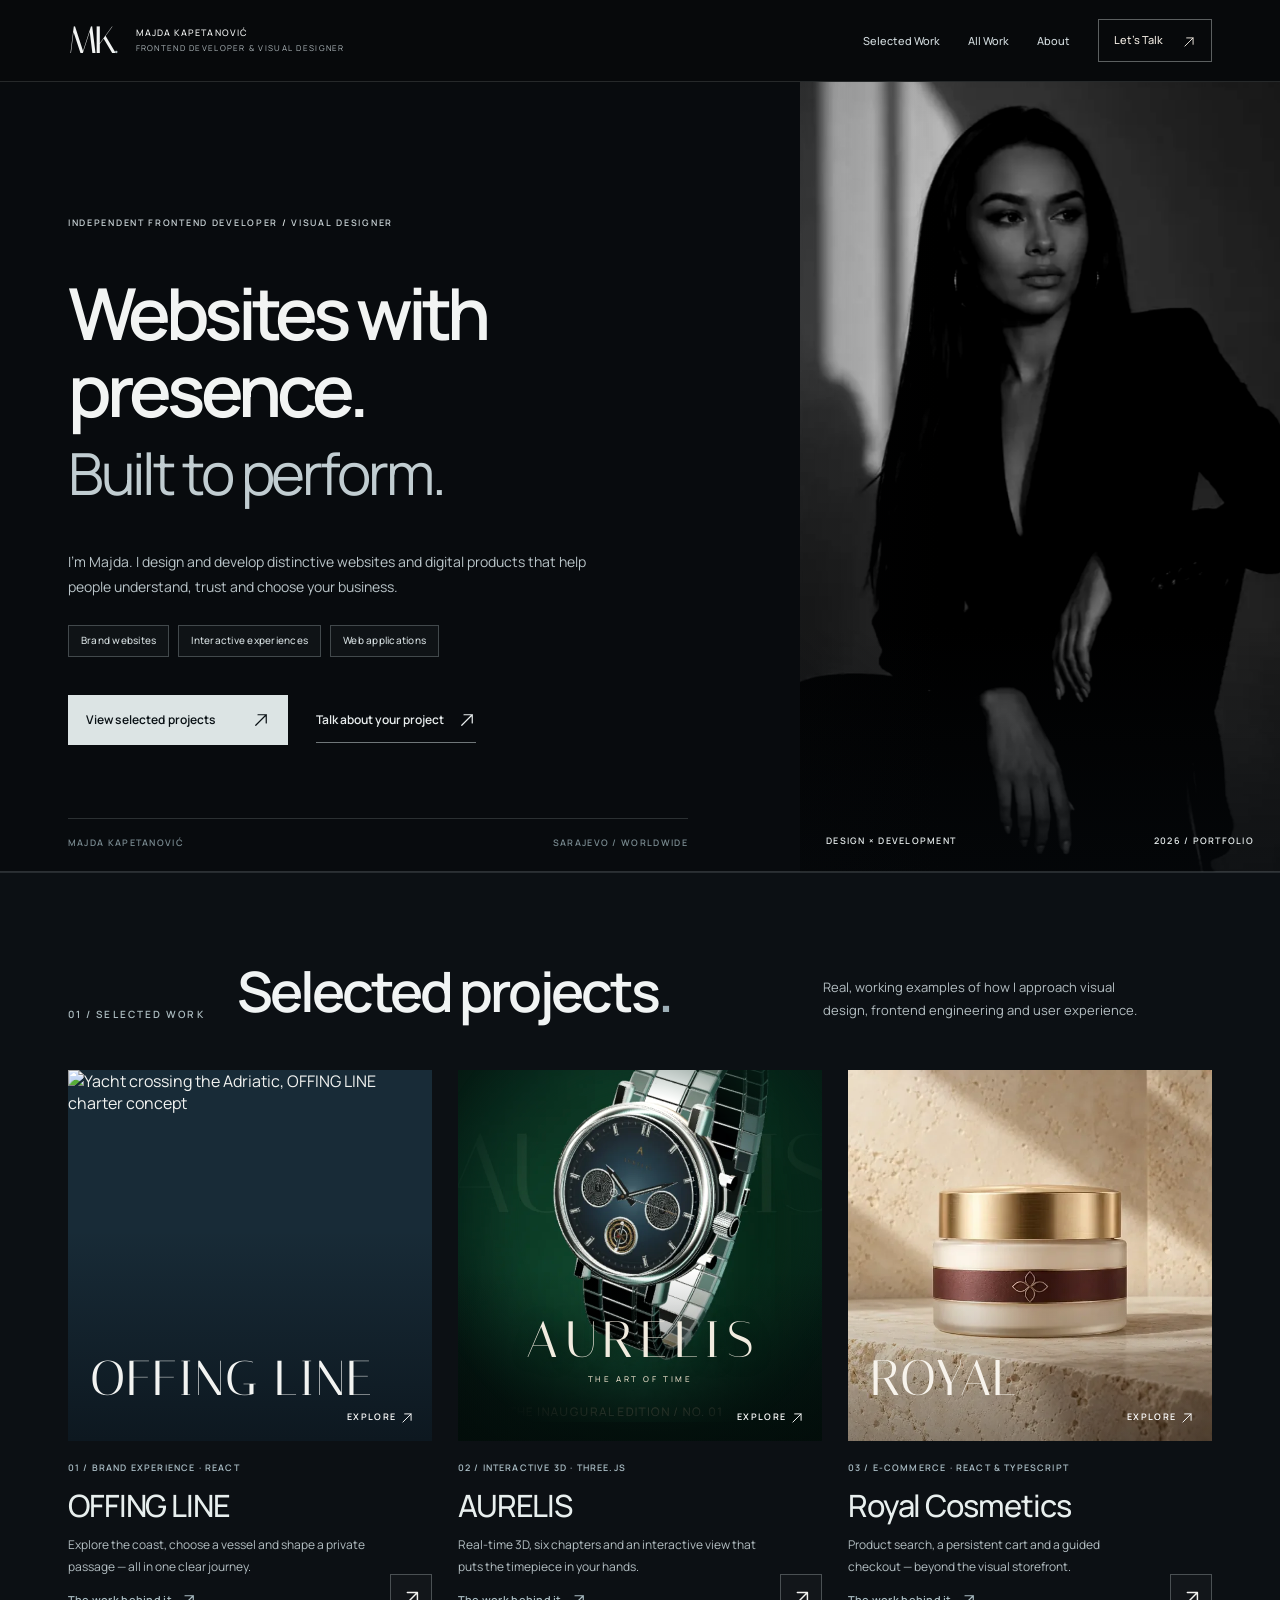
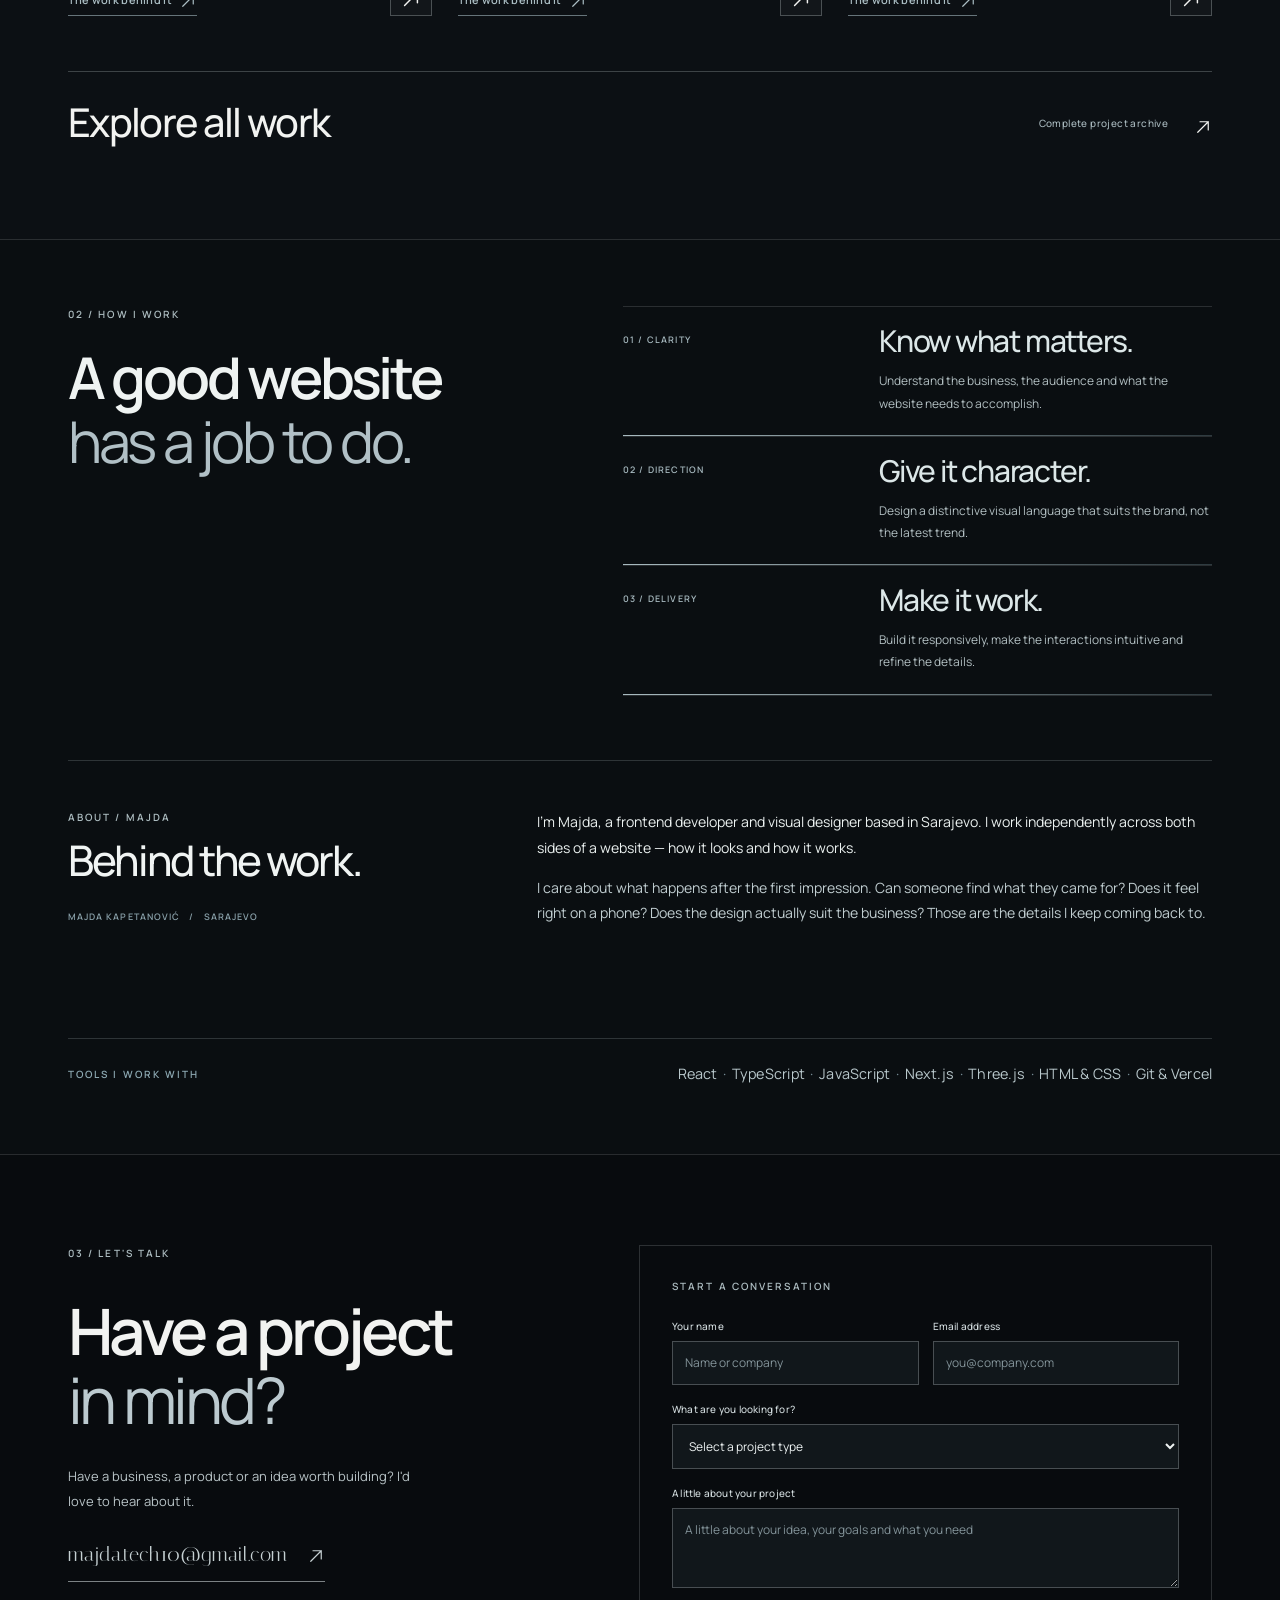
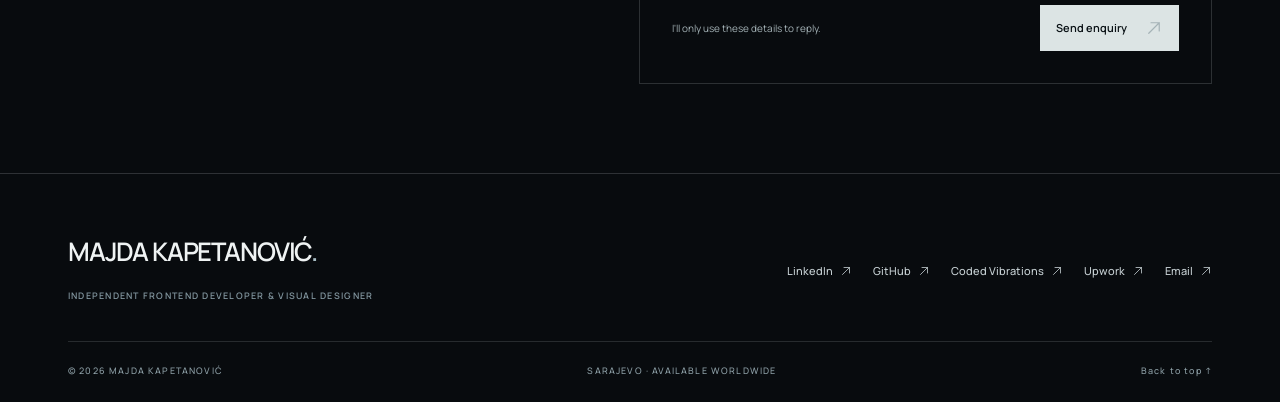
==== commit 4df9ffb7: "Make case-study arrows SVG to avoid mobile emoji rendering" ====
--- a/index.html
+++ b/index.html
@@ -214,7 +214,7 @@
           <img src="https://offing-line.vercel.app/images/passage-retouched-1920.webp" alt="Yacht crossing the Adriatic, OFFING LINE charter concept" width="1920" height="1440" loading="lazy" decoding="async">
           <span class="v3-project__watermark">OFFING LINE</span><span class="v3-project__explore">EXPLORE <svg class="v3-arrow" width="16" height="16" viewBox="0 0 24 24" fill="none" stroke="currentColor" stroke-width="1.6" stroke-linecap="round" stroke-linejoin="round" aria-hidden="true" focusable="false"><path d="M5 19 19 5M8 5h11v11"/></svg></span>
         </a>
-        <div class="v3-project__meta"><div><span>01 / BRAND EXPERIENCE · REACT</span><h3>OFFING LINE</h3><p>Explore the coast, choose a vessel and shape a private passage — all in one clear journey.</p><a class="v4-case-link" href="/work/offing-line.html" aria-label="Read OFFING LINE project study">The work behind it <span aria-hidden="true">↗</span></a></div><a href="https://offing-line.vercel.app/" target="_blank" rel="noopener noreferrer" aria-label="Visit OFFING LINE"><span aria-hidden="true"><svg class="v3-arrow" width="16" height="16" viewBox="0 0 24 24" fill="none" stroke="currentColor" stroke-width="1.6" stroke-linecap="round" stroke-linejoin="round" aria-hidden="true" focusable="false"><path d="M5 19 19 5M8 5h11v11"/></svg></span></a></div>
+        <div class="v3-project__meta"><div><span>01 / BRAND EXPERIENCE · REACT</span><h3>OFFING LINE</h3><p>Explore the coast, choose a vessel and shape a private passage — all in one clear journey.</p><a class="v4-case-link" href="/work/offing-line.html" aria-label="Read OFFING LINE project study">The work behind it <span aria-hidden="true"><svg class="v3-arrow" width="14" height="14" viewBox="0 0 24 24" fill="none" stroke="currentColor" stroke-width="1.6" stroke-linecap="round" stroke-linejoin="round" aria-hidden="true"><path d="M5 19 19 5M8 5h11v11"/></svg></span></a></div><a href="https://offing-line.vercel.app/" target="_blank" rel="noopener noreferrer" aria-label="Visit OFFING LINE"><span aria-hidden="true"><svg class="v3-arrow" width="16" height="16" viewBox="0 0 24 24" fill="none" stroke="currentColor" stroke-width="1.6" stroke-linecap="round" stroke-linejoin="round" aria-hidden="true" focusable="false"><path d="M5 19 19 5M8 5h11v11"/></svg></span></a></div>
       </article>
       <article class="v3-project v3-project--aurelis" data-v3-reveal>
         <a class="v3-project__visual" href="https://aurelis-atelier-omega.vercel.app/" target="_blank" rel="noopener noreferrer" aria-label="Open AURELIS 3D experience">
@@ -223,14 +223,14 @@
           <div class="v3-project__aurelis-art" aria-hidden="true"><span>A</span><strong>AURELIS</strong><small>THE ART OF TIME</small></div>
           <span class="v3-project__explore">EXPLORE <svg class="v3-arrow" width="16" height="16" viewBox="0 0 24 24" fill="none" stroke="currentColor" stroke-width="1.6" stroke-linecap="round" stroke-linejoin="round" aria-hidden="true" focusable="false"><path d="M5 19 19 5M8 5h11v11"/></svg></span>
         </a>
-        <div class="v3-project__meta"><div><span>02 / INTERACTIVE 3D · THREE.JS</span><h3>AURELIS</h3><p>Real-time 3D, six chapters and an interactive view that puts the timepiece in your hands.</p><a class="v4-case-link" href="/work/aurelis.html" aria-label="Read AURELIS project study">The work behind it <span aria-hidden="true">↗</span></a></div><a href="https://aurelis-atelier-omega.vercel.app/" target="_blank" rel="noopener noreferrer" aria-label="Visit AURELIS"><span aria-hidden="true"><svg class="v3-arrow" width="16" height="16" viewBox="0 0 24 24" fill="none" stroke="currentColor" stroke-width="1.6" stroke-linecap="round" stroke-linejoin="round" aria-hidden="true" focusable="false"><path d="M5 19 19 5M8 5h11v11"/></svg></span></a></div>
+        <div class="v3-project__meta"><div><span>02 / INTERACTIVE 3D · THREE.JS</span><h3>AURELIS</h3><p>Real-time 3D, six chapters and an interactive view that puts the timepiece in your hands.</p><a class="v4-case-link" href="/work/aurelis.html" aria-label="Read AURELIS project study">The work behind it <span aria-hidden="true"><svg class="v3-arrow" width="14" height="14" viewBox="0 0 24 24" fill="none" stroke="currentColor" stroke-width="1.6" stroke-linecap="round" stroke-linejoin="round" aria-hidden="true"><path d="M5 19 19 5M8 5h11v11"/></svg></span></a></div><a href="https://aurelis-atelier-omega.vercel.app/" target="_blank" rel="noopener noreferrer" aria-label="Visit AURELIS"><span aria-hidden="true"><svg class="v3-arrow" width="16" height="16" viewBox="0 0 24 24" fill="none" stroke="currentColor" stroke-width="1.6" stroke-linecap="round" stroke-linejoin="round" aria-hidden="true" focusable="false"><path d="M5 19 19 5M8 5h11v11"/></svg></span></a></div>
       </article>
       <article class="v3-project v3-project--royal" data-v3-reveal>
         <a class="v3-project__visual" href="https://final-royal-cosmetics-2.vercel.app/" target="_blank" rel="noopener noreferrer" aria-label="Open Royal Cosmetics e-commerce project">
           <img src="images/royal-aurum.webp" alt="Royal Aurum skincare cream with a gold lid — authentic product visual from the Royal Cosmetics concept" width="640" height="640" loading="lazy" decoding="async">
           <span class="v3-project__watermark">ROYAL</span><span class="v3-project__explore">EXPLORE <svg class="v3-arrow" width="16" height="16" viewBox="0 0 24 24" fill="none" stroke="currentColor" stroke-width="1.6" stroke-linecap="round" stroke-linejoin="round" aria-hidden="true" focusable="false"><path d="M5 19 19 5M8 5h11v11"/></svg></span>
         </a>
-        <div class="v3-project__meta"><div><span>03 / E-COMMERCE · REACT &amp; TYPESCRIPT</span><h3>Royal Cosmetics</h3><p>Product search, a persistent cart and a guided checkout — beyond the visual storefront.</p><a class="v4-case-link" href="/work/royal-cosmetics.html" aria-label="Read Royal Cosmetics project study">The work behind it <span aria-hidden="true">↗</span></a></div><a href="https://final-royal-cosmetics-2.vercel.app/" target="_blank" rel="noopener noreferrer" aria-label="Visit Royal Cosmetics"><span aria-hidden="true"><svg class="v3-arrow" width="16" height="16" viewBox="0 0 24 24" fill="none" stroke="currentColor" stroke-width="1.6" stroke-linecap="round" stroke-linejoin="round" aria-hidden="true" focusable="false"><path d="M5 19 19 5M8 5h11v11"/></svg></span></a></div>
+        <div class="v3-project__meta"><div><span>03 / E-COMMERCE · REACT &amp; TYPESCRIPT</span><h3>Royal Cosmetics</h3><p>Product search, a persistent cart and a guided checkout — beyond the visual storefront.</p><a class="v4-case-link" href="/work/royal-cosmetics.html" aria-label="Read Royal Cosmetics project study">The work behind it <span aria-hidden="true"><svg class="v3-arrow" width="14" height="14" viewBox="0 0 24 24" fill="none" stroke="currentColor" stroke-width="1.6" stroke-linecap="round" stroke-linejoin="round" aria-hidden="true"><path d="M5 19 19 5M8 5h11v11"/></svg></span></a></div><a href="https://final-royal-cosmetics-2.vercel.app/" target="_blank" rel="noopener noreferrer" aria-label="Visit Royal Cosmetics"><span aria-hidden="true"><svg class="v3-arrow" width="16" height="16" viewBox="0 0 24 24" fill="none" stroke="currentColor" stroke-width="1.6" stroke-linecap="round" stroke-linejoin="round" aria-hidden="true" focusable="false"><path d="M5 19 19 5M8 5h11v11"/></svg></span></a></div>
       </article>
     </div>
     <a class="v3-all-work-link" href="/all-work.html">Explore all work <span>Complete project archive</span><span aria-hidden="true"><svg class="v3-arrow" width="16" height="16" viewBox="0 0 24 24" fill="none" stroke="currentColor" stroke-width="1.6" stroke-linecap="round" stroke-linejoin="round" aria-hidden="true" focusable="false"><path d="M5 19 19 5M8 5h11v11"/></svg></span></a>
--- a/portfolio.css
+++ b/portfolio.css
@@ -1260,3 +1260,9 @@
   .v4-about__story{gap:12px}
   .v4-about__story p{font-size:13px;line-height:1.73}
 }
+
+/* Unobtrusive evidence link; preserve live-project links as primary. */
+.v4-case-link{display:inline-flex;width:max-content;gap:7px;margin-top:15px;color:#aabdc3;font:600 11px/1.5 var(--sans);text-decoration:none;border-bottom:1px solid rgba(184,207,214,.52);padding-bottom:5px;letter-spacing:.025em;transition:color .2s ease,border-color .2s ease}
+.v4-case-link:hover,.v4-case-link:focus-visible{color:#fff;border-color:#fff}
+.v4-case-link span{font-size:13px;line-height:1.1}
+@media(prefers-reduced-motion:reduce){.v4-case-link{transition:none}}
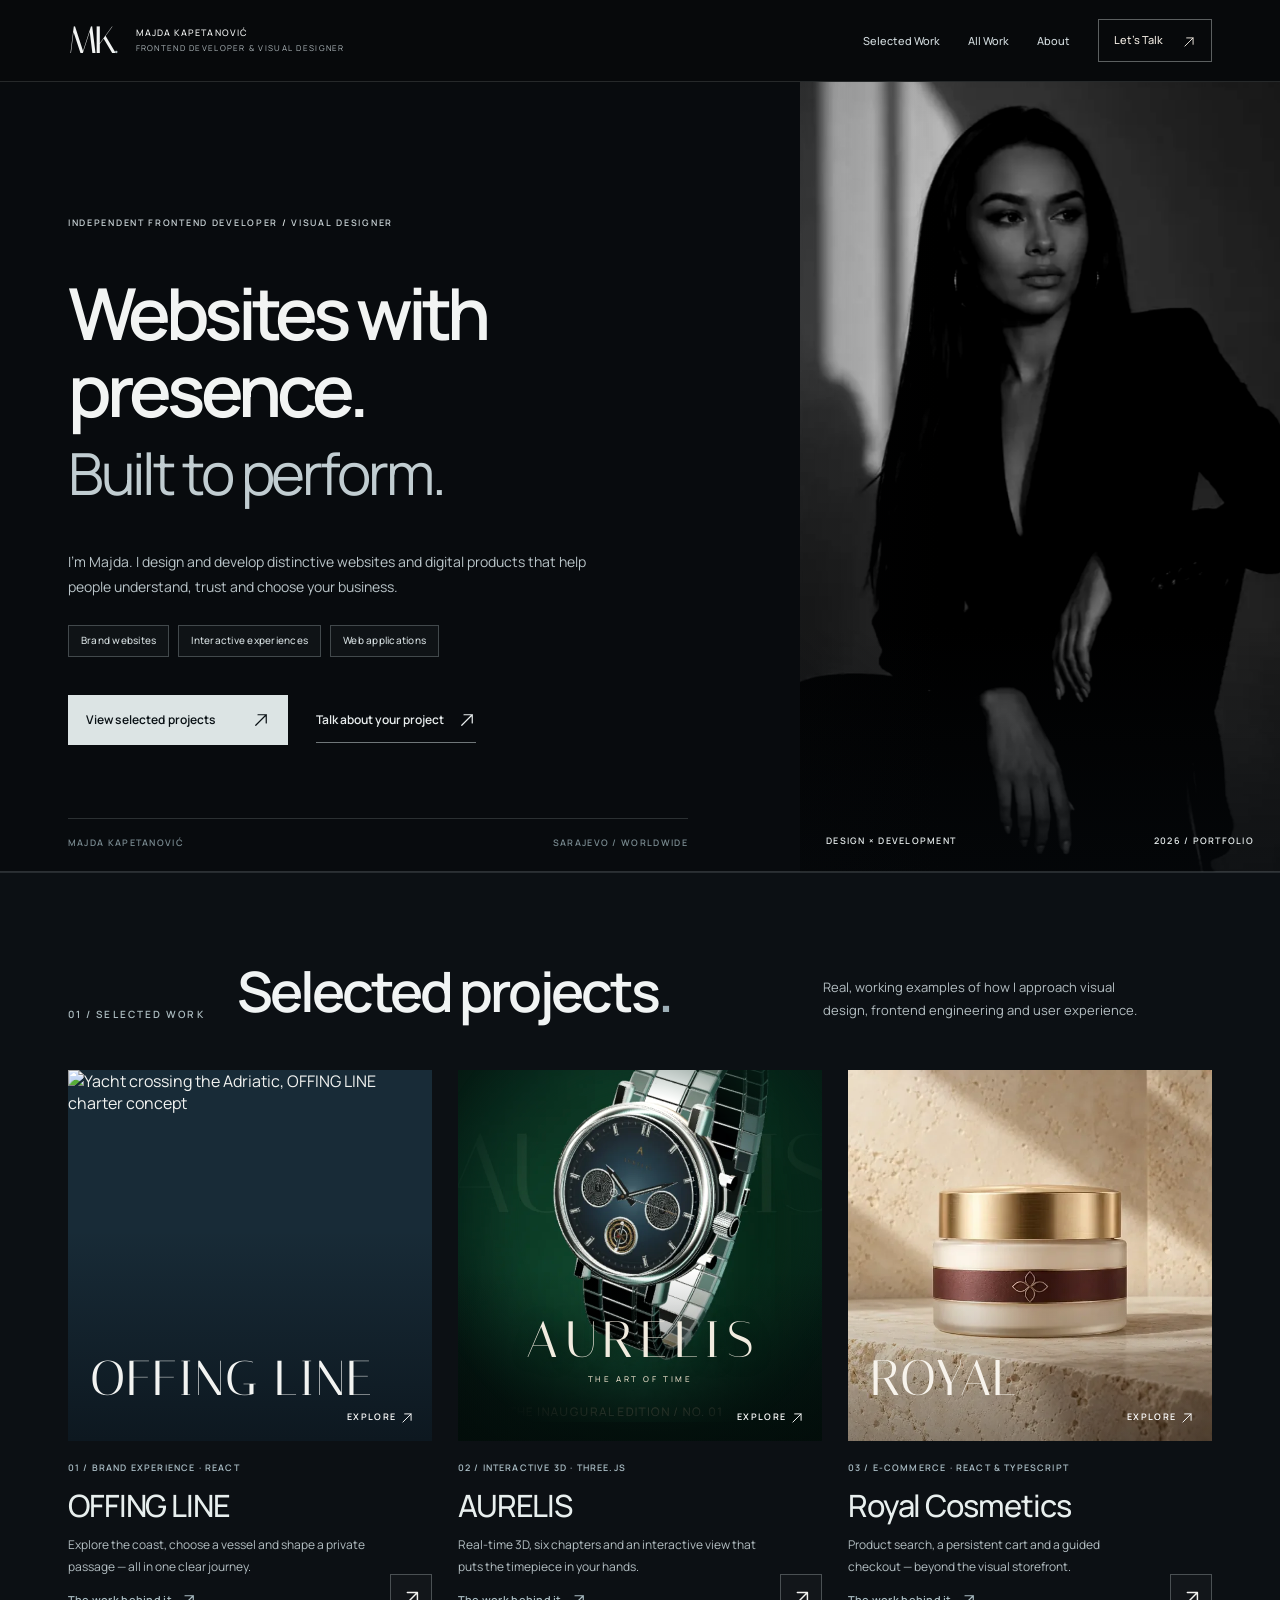
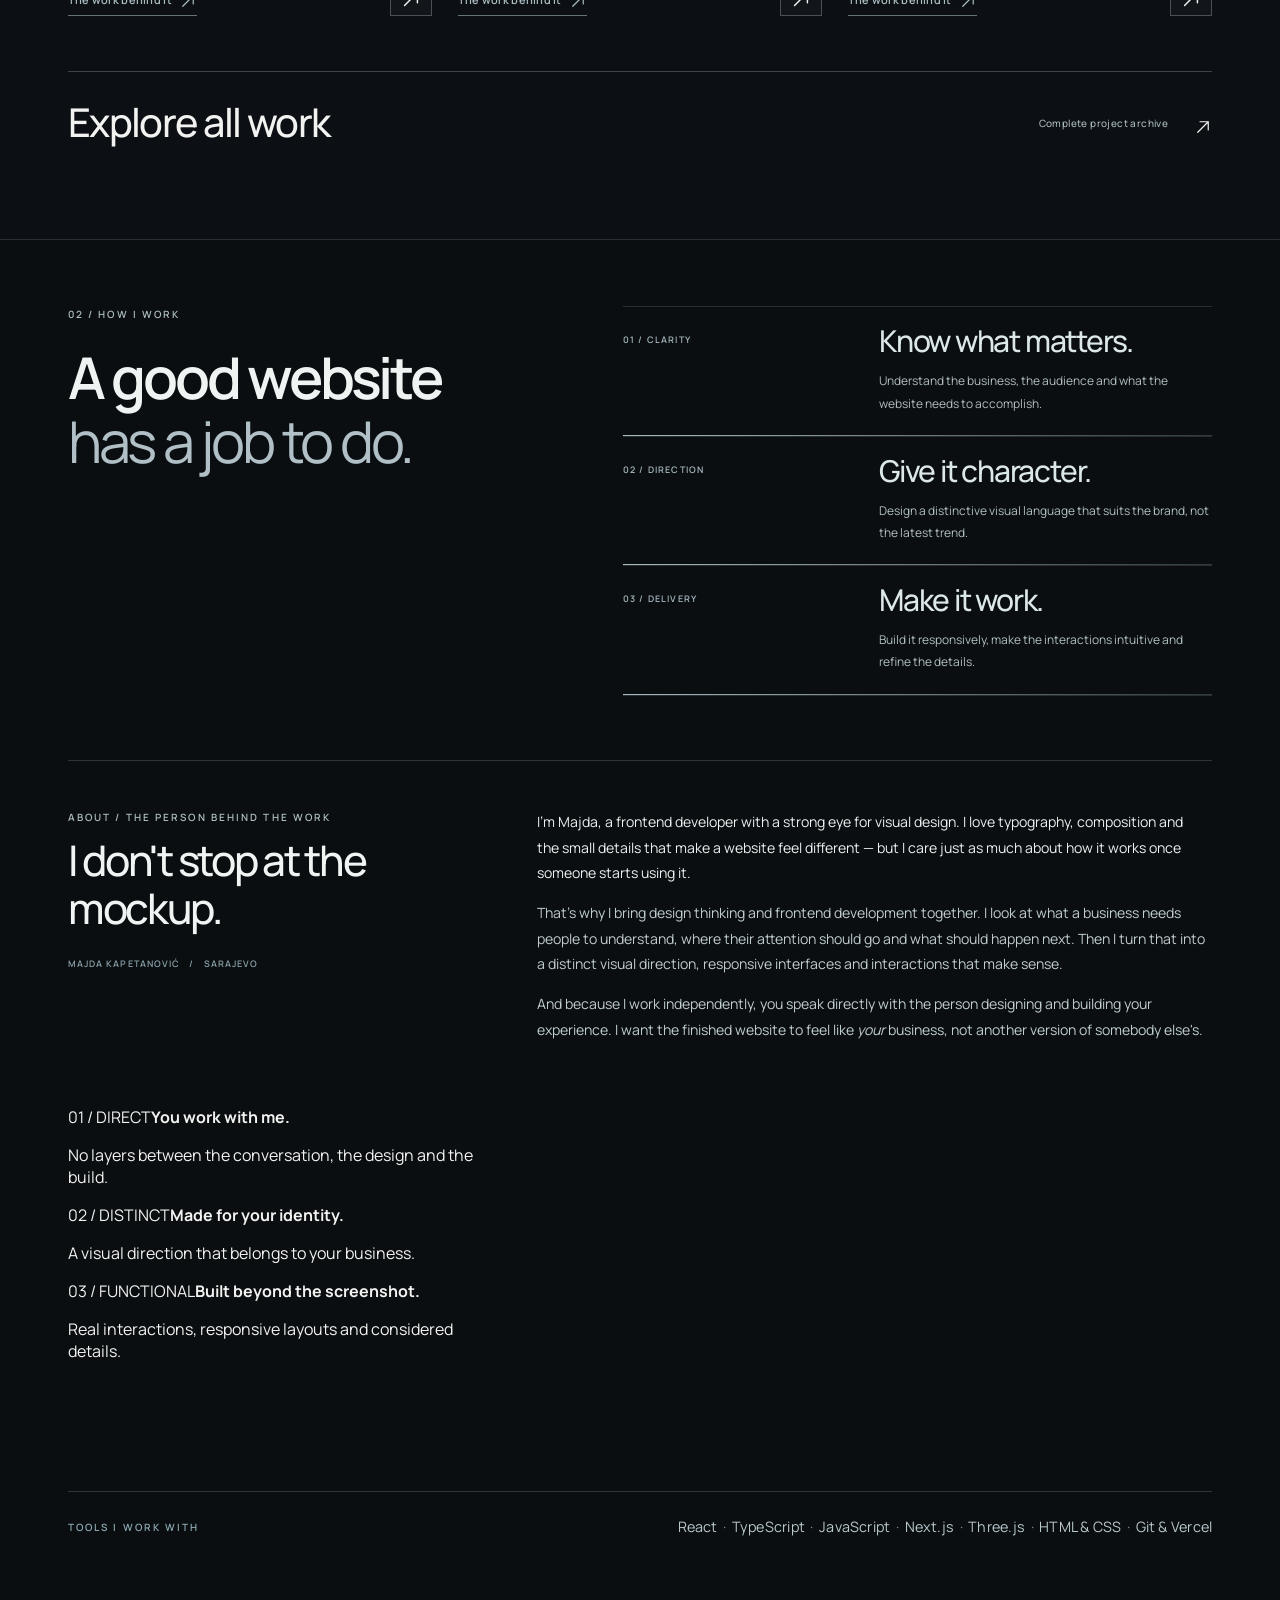
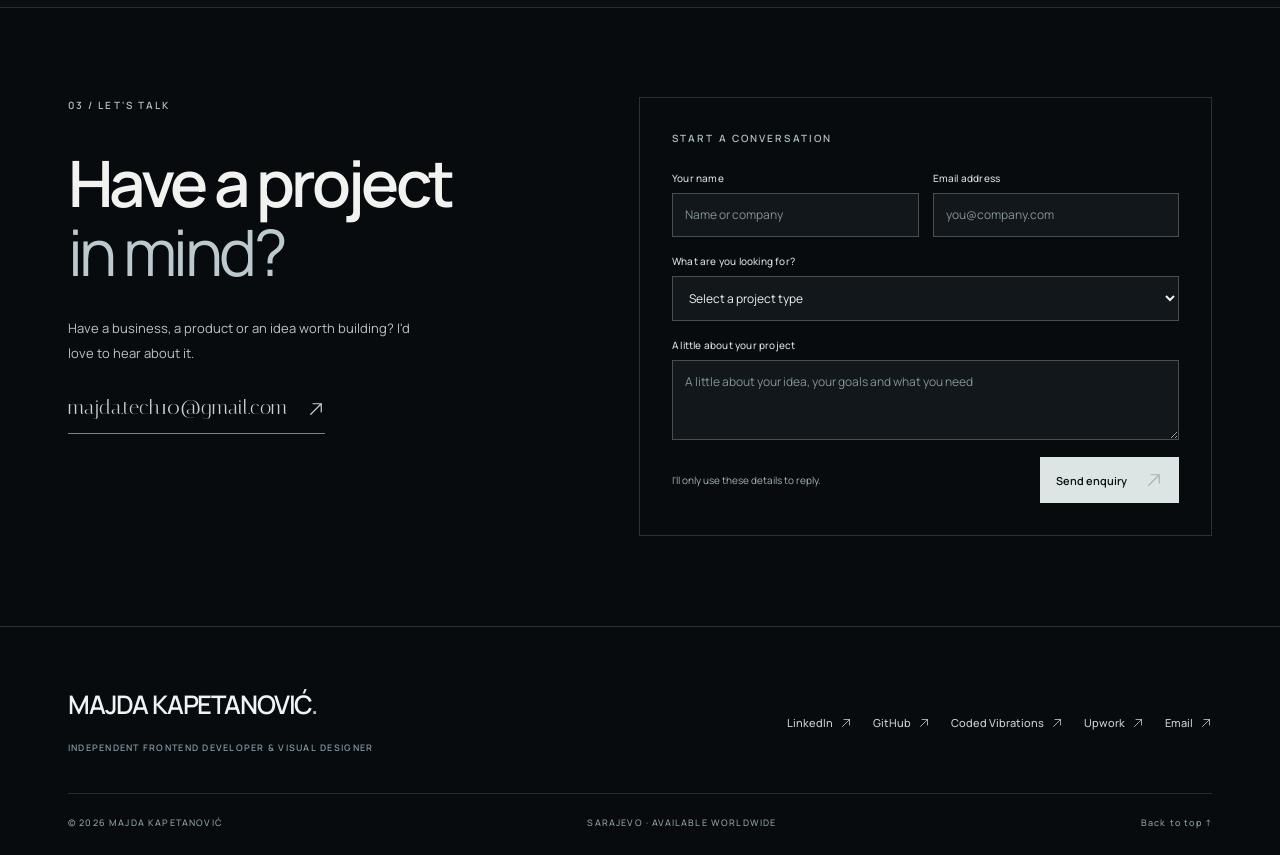
==== commit 60ad3f70: "Turn About into an authentic design-and-development value proposition for prospective clients" ====
--- a/index.html
+++ b/index.html
@@ -244,13 +244,19 @@
     </div>
     <div class="v4-about" id="about" data-v3-reveal aria-labelledby="v4-about-title">
       <div class="v4-about__identity">
-        <span class="v3-overline">ABOUT / MAJDA</span>
-        <h3 id="v4-about-title">Behind the work.</h3>
+        <span class="v3-overline">ABOUT / THE PERSON BEHIND THE WORK</span>
+        <h3 id="v4-about-title">I don't stop at the mockup.</h3>
         <span class="v4-about__byline">MAJDA KAPETANOVIĆ &nbsp; / &nbsp; SARAJEVO</span>
       </div>
       <div class="v4-about__story">
-        <p>I'm Majda, a frontend developer and visual designer based in Sarajevo. I work independently across both sides of a website — how it looks and how it works.</p>
-        <p>I care about what happens after the first impression. Can someone find what they came for? Does it feel right on a phone? Does the design actually suit the business? Those are the details I keep coming back to.</p>
+        <p>I'm Majda, a frontend developer with a strong eye for visual design. I love typography, composition and the small details that make a website feel different — but I care just as much about how it works once someone starts using it.</p>
+        <p>That's why I bring design thinking and frontend development together. I look at what a business needs people to understand, where their attention should go and what should happen next. Then I turn that into a distinct visual direction, responsive interfaces and interactions that make sense.</p>
+        <p>And because I work independently, you speak directly with the person designing and building your experience. I want the finished website to feel like <em>your</em> business, not another version of somebody else's.</p>
+      </div>
+      <div class="v4-about__reasons" aria-label="Why work with me">
+        <div><span>01 / DIRECT</span><strong>You work with me.</strong><p>No layers between the conversation, the design and the build.</p></div>
+        <div><span>02 / DISTINCT</span><strong>Made for your identity.</strong><p>A visual direction that belongs to your business.</p></div>
+        <div><span>03 / FUNCTIONAL</span><strong>Built beyond the screenshot.</strong><p>Real interactions, responsive layouts and considered details.</p></div>
       </div>
     </div>
     <div class="v4-toolkit" data-v3-reveal aria-label="Technical toolkit">
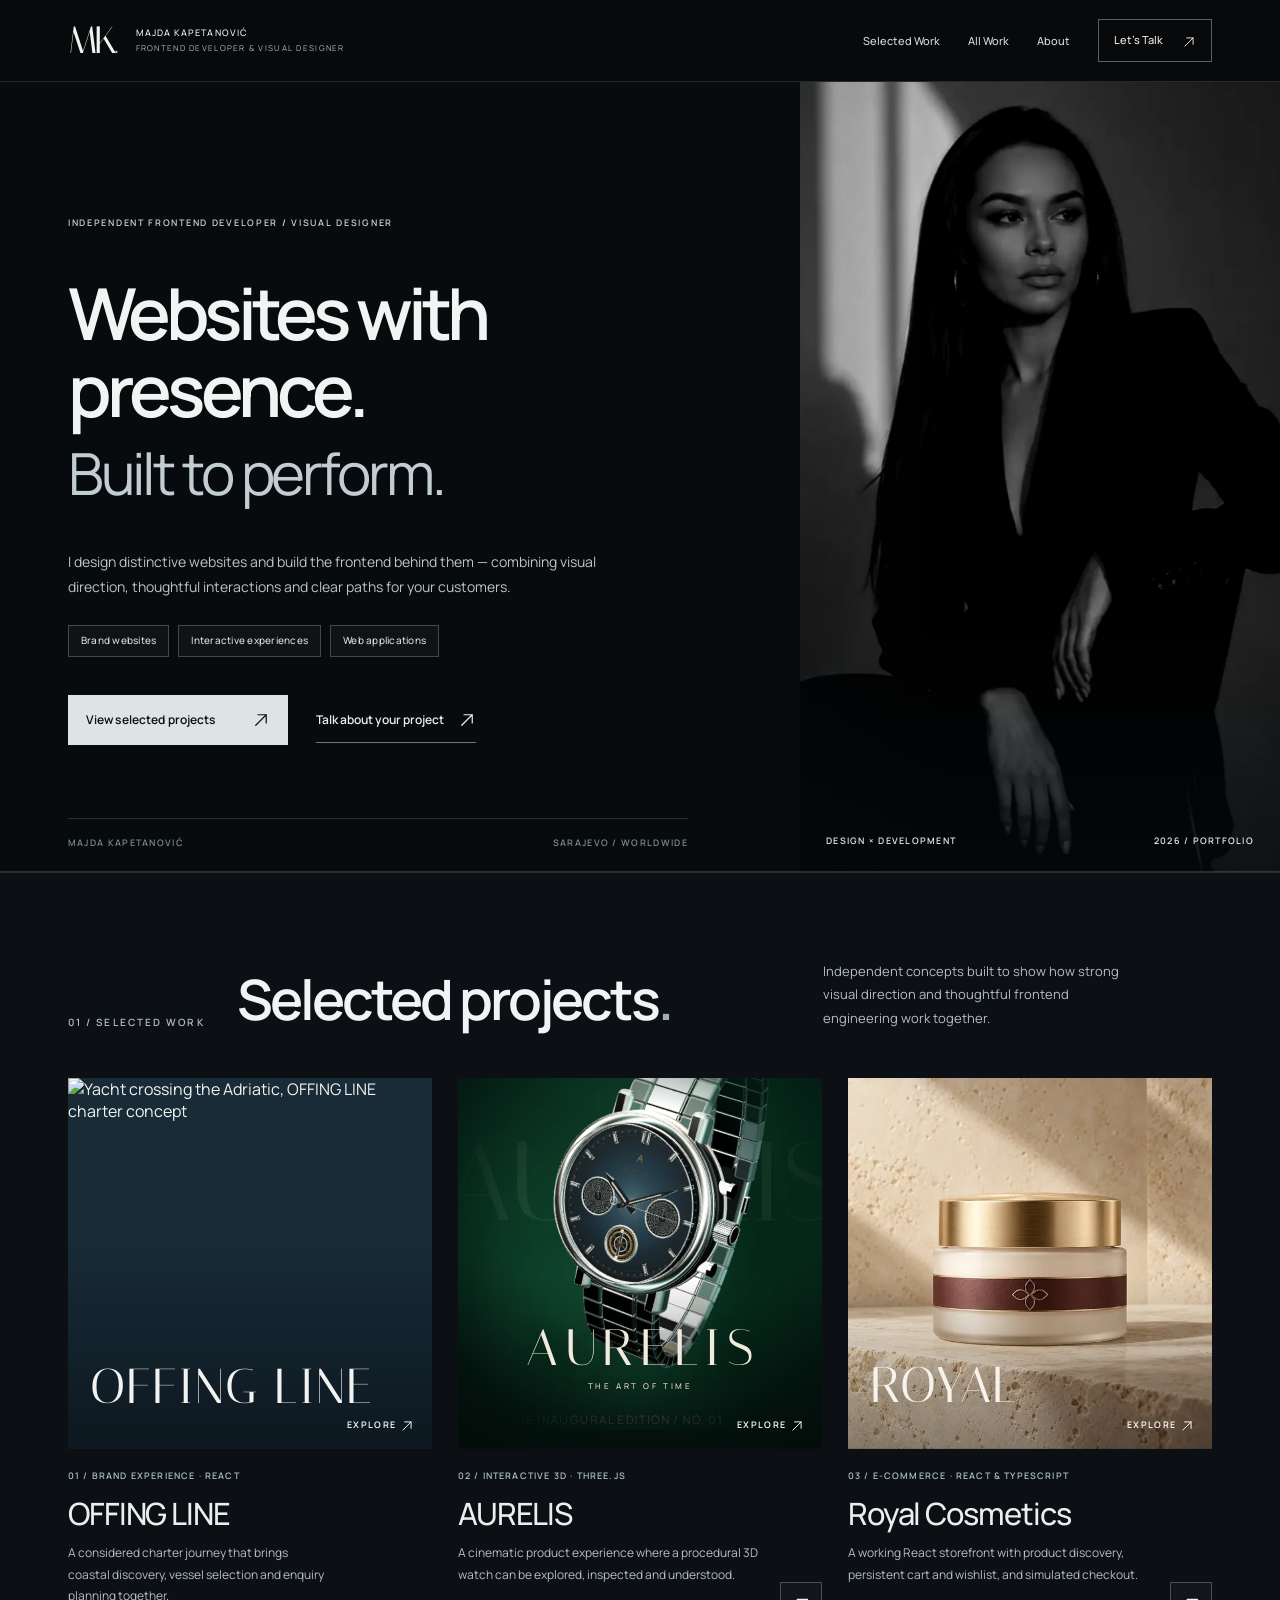
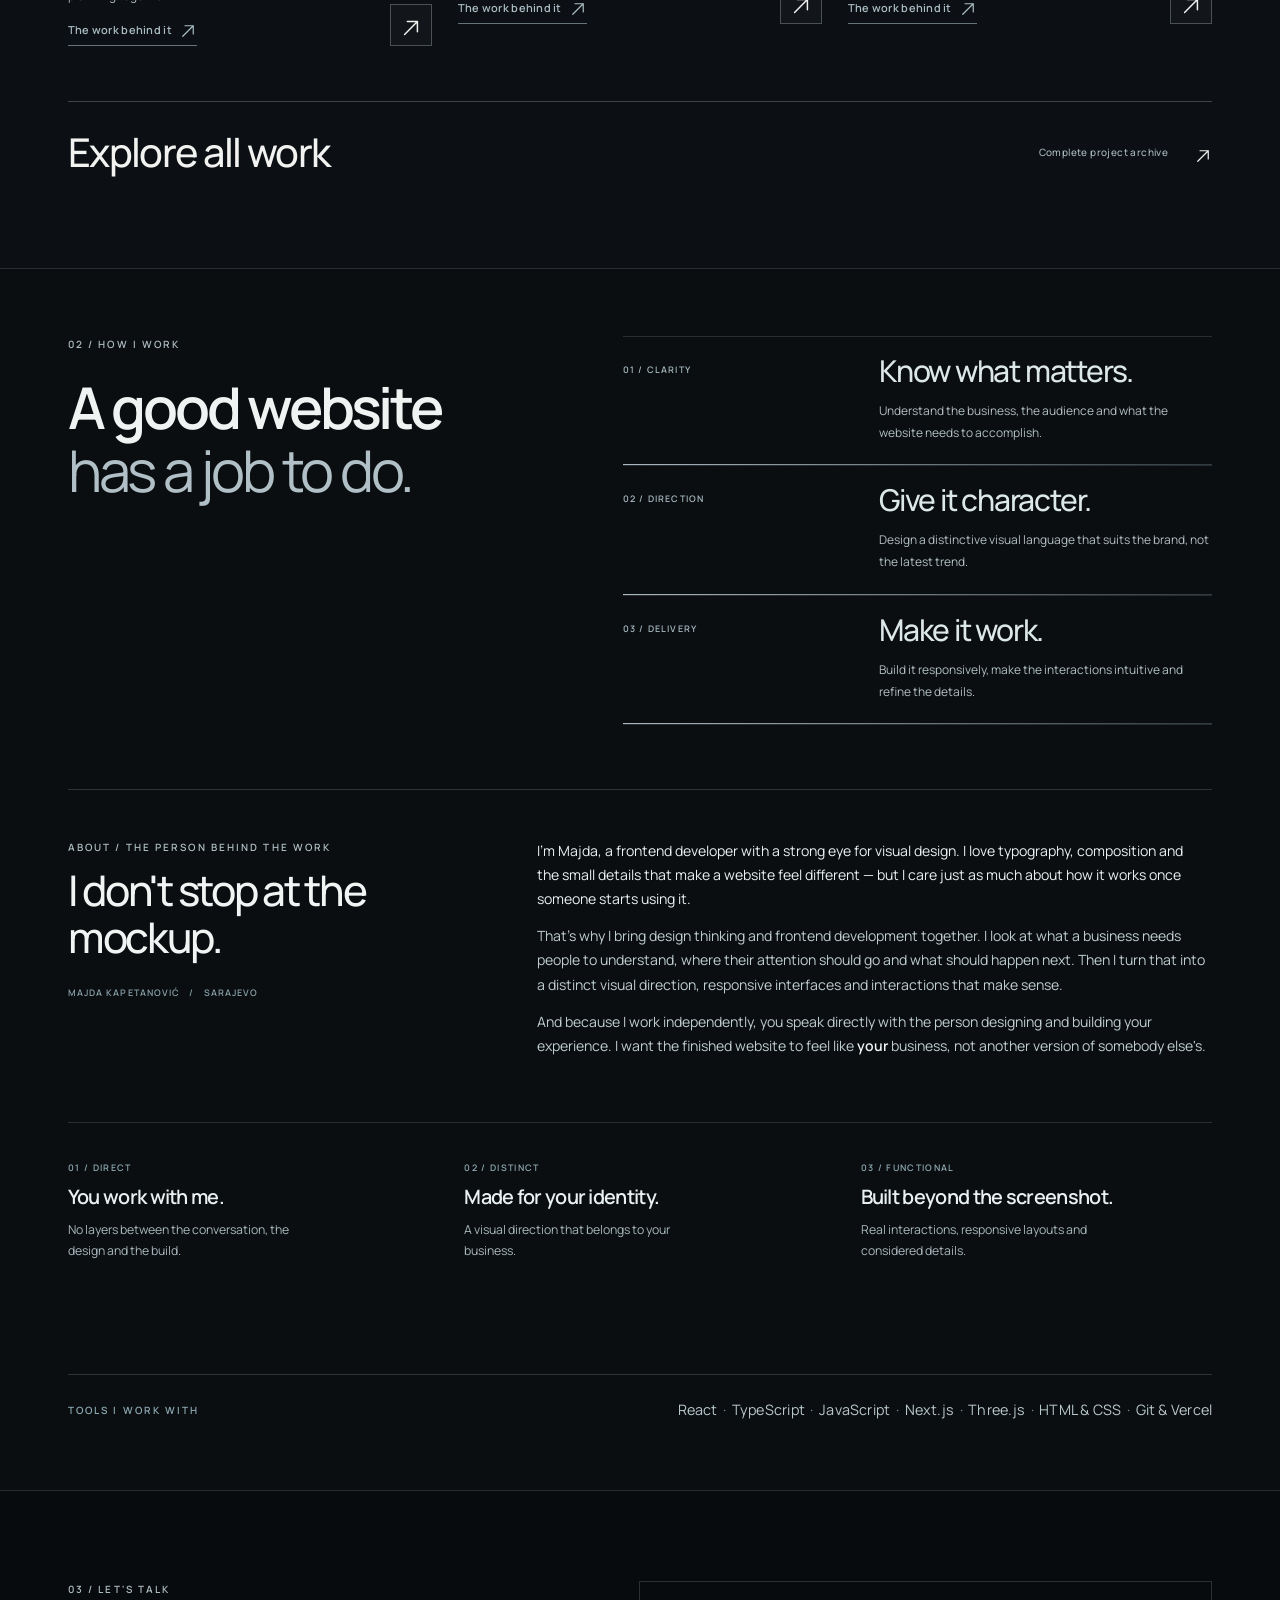
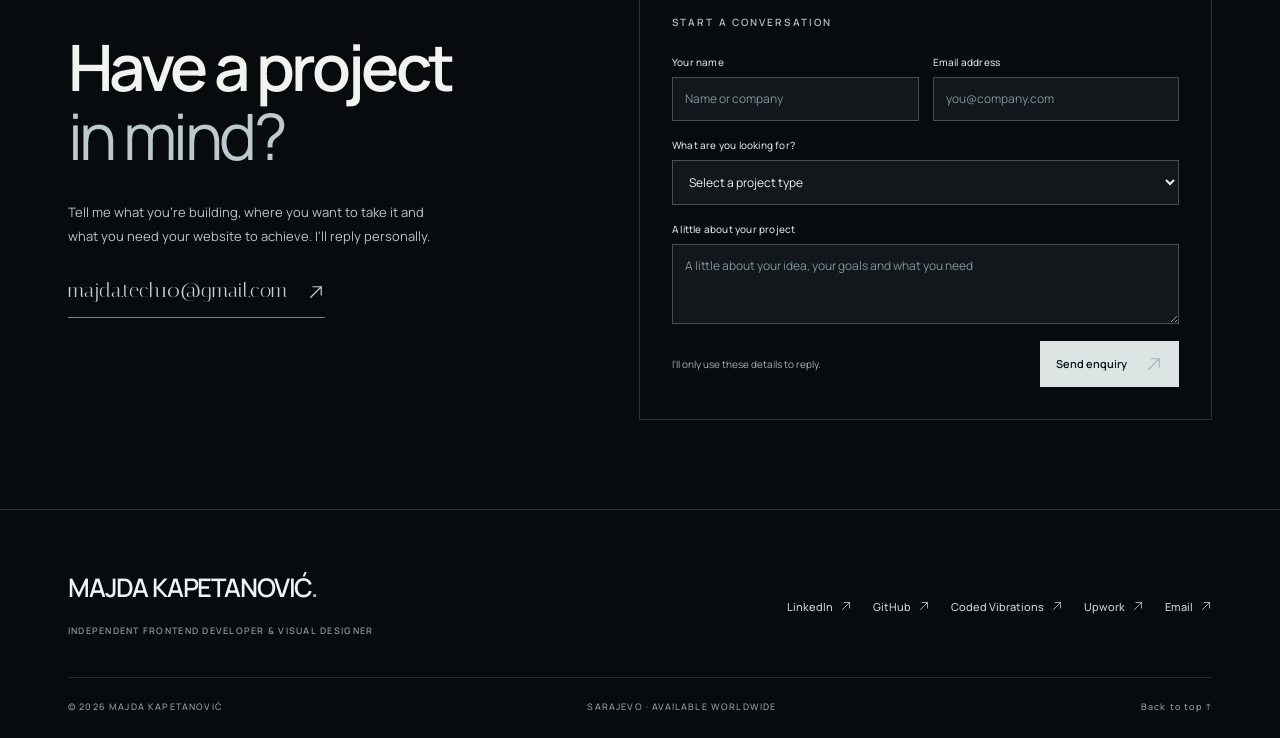
==== commit 22f88686: "Refine hero, project outcomes and enquiry copy with precise client-focused language" ====
--- a/index.html
+++ b/index.html
@@ -186,7 +186,7 @@
     <div class="v3-hero__content v4-hero__content">
       <p class="v3-overline v3-hero__eyebrow v4-hero__eyebrow">INDEPENDENT FRONTEND DEVELOPER <span>/</span> VISUAL DESIGNER</p>
       <h1 id="v3-hero-heading">Websites with <span class="v4-hero__word">presence.</span><br><span class="v4-hero__outcome">Built to perform.</span></h1>
-      <p class="v3-hero__intro v4-hero__intro">I'm Majda. I design and develop distinctive websites and digital products that help people understand, trust and choose your business.</p>
+      <p class="v3-hero__intro v4-hero__intro">I design distinctive websites and build the frontend behind them — combining visual direction, thoughtful interactions and clear paths for your customers.</p>
       <div class="v4-services" aria-label="What I can build">
         <span>Brand websites</span><span>Interactive experiences</span><span>Web applications</span>
       </div>
@@ -206,7 +206,7 @@
     <header class="v3-section-heading" data-v3-reveal>
       <span class="v3-overline">01 / SELECTED WORK</span>
       <h2 id="v3-work-title">Selected projects<span class="v4-heading__dot">.</span></h2>
-      <p>Real, working examples of how I approach visual design, frontend engineering and user experience.</p>
+      <p>Independent concepts built to show how strong visual direction and thoughtful frontend engineering work together.</p>
     </header>
     <div class="v3-feature-grid">
       <article class="v3-project v3-project--offing" data-v3-reveal>
@@ -214,7 +214,7 @@
           <img src="https://offing-line.vercel.app/images/passage-retouched-1920.webp" alt="Yacht crossing the Adriatic, OFFING LINE charter concept" width="1920" height="1440" loading="lazy" decoding="async">
           <span class="v3-project__watermark">OFFING LINE</span><span class="v3-project__explore">EXPLORE <svg class="v3-arrow" width="16" height="16" viewBox="0 0 24 24" fill="none" stroke="currentColor" stroke-width="1.6" stroke-linecap="round" stroke-linejoin="round" aria-hidden="true" focusable="false"><path d="M5 19 19 5M8 5h11v11"/></svg></span>
         </a>
-        <div class="v3-project__meta"><div><span>01 / BRAND EXPERIENCE · REACT</span><h3>OFFING LINE</h3><p>Explore the coast, choose a vessel and shape a private passage — all in one clear journey.</p><a class="v4-case-link" href="/work/offing-line.html" aria-label="Read OFFING LINE project study">The work behind it <span aria-hidden="true"><svg class="v3-arrow" width="14" height="14" viewBox="0 0 24 24" fill="none" stroke="currentColor" stroke-width="1.6" stroke-linecap="round" stroke-linejoin="round" aria-hidden="true"><path d="M5 19 19 5M8 5h11v11"/></svg></span></a></div><a href="https://offing-line.vercel.app/" target="_blank" rel="noopener noreferrer" aria-label="Visit OFFING LINE"><span aria-hidden="true"><svg class="v3-arrow" width="16" height="16" viewBox="0 0 24 24" fill="none" stroke="currentColor" stroke-width="1.6" stroke-linecap="round" stroke-linejoin="round" aria-hidden="true" focusable="false"><path d="M5 19 19 5M8 5h11v11"/></svg></span></a></div>
+        <div class="v3-project__meta"><div><span>01 / BRAND EXPERIENCE · REACT</span><h3>OFFING LINE</h3><p>A considered charter journey that brings coastal discovery, vessel selection and enquiry planning together.</p><a class="v4-case-link" href="/work/offing-line.html" aria-label="Read OFFING LINE project study">The work behind it <span aria-hidden="true"><svg class="v3-arrow" width="14" height="14" viewBox="0 0 24 24" fill="none" stroke="currentColor" stroke-width="1.6" stroke-linecap="round" stroke-linejoin="round" aria-hidden="true"><path d="M5 19 19 5M8 5h11v11"/></svg></span></a></div><a href="https://offing-line.vercel.app/" target="_blank" rel="noopener noreferrer" aria-label="Visit OFFING LINE"><span aria-hidden="true"><svg class="v3-arrow" width="16" height="16" viewBox="0 0 24 24" fill="none" stroke="currentColor" stroke-width="1.6" stroke-linecap="round" stroke-linejoin="round" aria-hidden="true" focusable="false"><path d="M5 19 19 5M8 5h11v11"/></svg></span></a></div>
       </article>
       <article class="v3-project v3-project--aurelis" data-v3-reveal>
         <a class="v3-project__visual" href="https://aurelis-atelier-omega.vercel.app/" target="_blank" rel="noopener noreferrer" aria-label="Open AURELIS 3D experience">
@@ -223,14 +223,14 @@
           <div class="v3-project__aurelis-art" aria-hidden="true"><span>A</span><strong>AURELIS</strong><small>THE ART OF TIME</small></div>
           <span class="v3-project__explore">EXPLORE <svg class="v3-arrow" width="16" height="16" viewBox="0 0 24 24" fill="none" stroke="currentColor" stroke-width="1.6" stroke-linecap="round" stroke-linejoin="round" aria-hidden="true" focusable="false"><path d="M5 19 19 5M8 5h11v11"/></svg></span>
         </a>
-        <div class="v3-project__meta"><div><span>02 / INTERACTIVE 3D · THREE.JS</span><h3>AURELIS</h3><p>Real-time 3D, six chapters and an interactive view that puts the timepiece in your hands.</p><a class="v4-case-link" href="/work/aurelis.html" aria-label="Read AURELIS project study">The work behind it <span aria-hidden="true"><svg class="v3-arrow" width="14" height="14" viewBox="0 0 24 24" fill="none" stroke="currentColor" stroke-width="1.6" stroke-linecap="round" stroke-linejoin="round" aria-hidden="true"><path d="M5 19 19 5M8 5h11v11"/></svg></span></a></div><a href="https://aurelis-atelier-omega.vercel.app/" target="_blank" rel="noopener noreferrer" aria-label="Visit AURELIS"><span aria-hidden="true"><svg class="v3-arrow" width="16" height="16" viewBox="0 0 24 24" fill="none" stroke="currentColor" stroke-width="1.6" stroke-linecap="round" stroke-linejoin="round" aria-hidden="true" focusable="false"><path d="M5 19 19 5M8 5h11v11"/></svg></span></a></div>
+        <div class="v3-project__meta"><div><span>02 / INTERACTIVE 3D · THREE.JS</span><h3>AURELIS</h3><p>A cinematic product experience where a procedural 3D watch can be explored, inspected and understood.</p><a class="v4-case-link" href="/work/aurelis.html" aria-label="Read AURELIS project study">The work behind it <span aria-hidden="true"><svg class="v3-arrow" width="14" height="14" viewBox="0 0 24 24" fill="none" stroke="currentColor" stroke-width="1.6" stroke-linecap="round" stroke-linejoin="round" aria-hidden="true"><path d="M5 19 19 5M8 5h11v11"/></svg></span></a></div><a href="https://aurelis-atelier-omega.vercel.app/" target="_blank" rel="noopener noreferrer" aria-label="Visit AURELIS"><span aria-hidden="true"><svg class="v3-arrow" width="16" height="16" viewBox="0 0 24 24" fill="none" stroke="currentColor" stroke-width="1.6" stroke-linecap="round" stroke-linejoin="round" aria-hidden="true" focusable="false"><path d="M5 19 19 5M8 5h11v11"/></svg></span></a></div>
       </article>
       <article class="v3-project v3-project--royal" data-v3-reveal>
         <a class="v3-project__visual" href="https://final-royal-cosmetics-2.vercel.app/" target="_blank" rel="noopener noreferrer" aria-label="Open Royal Cosmetics e-commerce project">
           <img src="images/royal-aurum.webp" alt="Royal Aurum skincare cream with a gold lid — authentic product visual from the Royal Cosmetics concept" width="640" height="640" loading="lazy" decoding="async">
           <span class="v3-project__watermark">ROYAL</span><span class="v3-project__explore">EXPLORE <svg class="v3-arrow" width="16" height="16" viewBox="0 0 24 24" fill="none" stroke="currentColor" stroke-width="1.6" stroke-linecap="round" stroke-linejoin="round" aria-hidden="true" focusable="false"><path d="M5 19 19 5M8 5h11v11"/></svg></span>
         </a>
-        <div class="v3-project__meta"><div><span>03 / E-COMMERCE · REACT &amp; TYPESCRIPT</span><h3>Royal Cosmetics</h3><p>Product search, a persistent cart and a guided checkout — beyond the visual storefront.</p><a class="v4-case-link" href="/work/royal-cosmetics.html" aria-label="Read Royal Cosmetics project study">The work behind it <span aria-hidden="true"><svg class="v3-arrow" width="14" height="14" viewBox="0 0 24 24" fill="none" stroke="currentColor" stroke-width="1.6" stroke-linecap="round" stroke-linejoin="round" aria-hidden="true"><path d="M5 19 19 5M8 5h11v11"/></svg></span></a></div><a href="https://final-royal-cosmetics-2.vercel.app/" target="_blank" rel="noopener noreferrer" aria-label="Visit Royal Cosmetics"><span aria-hidden="true"><svg class="v3-arrow" width="16" height="16" viewBox="0 0 24 24" fill="none" stroke="currentColor" stroke-width="1.6" stroke-linecap="round" stroke-linejoin="round" aria-hidden="true" focusable="false"><path d="M5 19 19 5M8 5h11v11"/></svg></span></a></div>
+        <div class="v3-project__meta"><div><span>03 / E-COMMERCE · REACT &amp; TYPESCRIPT</span><h3>Royal Cosmetics</h3><p>A working React storefront with product discovery, persistent cart and wishlist, and simulated checkout.</p><a class="v4-case-link" href="/work/royal-cosmetics.html" aria-label="Read Royal Cosmetics project study">The work behind it <span aria-hidden="true"><svg class="v3-arrow" width="14" height="14" viewBox="0 0 24 24" fill="none" stroke="currentColor" stroke-width="1.6" stroke-linecap="round" stroke-linejoin="round" aria-hidden="true"><path d="M5 19 19 5M8 5h11v11"/></svg></span></a></div><a href="https://final-royal-cosmetics-2.vercel.app/" target="_blank" rel="noopener noreferrer" aria-label="Visit Royal Cosmetics"><span aria-hidden="true"><svg class="v3-arrow" width="16" height="16" viewBox="0 0 24 24" fill="none" stroke="currentColor" stroke-width="1.6" stroke-linecap="round" stroke-linejoin="round" aria-hidden="true" focusable="false"><path d="M5 19 19 5M8 5h11v11"/></svg></span></a></div>
       </article>
     </div>
     <a class="v3-all-work-link" href="/all-work.html">Explore all work <span>Complete project archive</span><span aria-hidden="true"><svg class="v3-arrow" width="16" height="16" viewBox="0 0 24 24" fill="none" stroke="currentColor" stroke-width="1.6" stroke-linecap="round" stroke-linejoin="round" aria-hidden="true" focusable="false"><path d="M5 19 19 5M8 5h11v11"/></svg></span></a>
@@ -267,7 +267,7 @@
   <section class="v3-contact" id="contact" aria-labelledby="v3-contact-title">
   <div class="v3-contact__copy" data-v3-reveal><span class="v3-overline">03 / LET'S TALK</span>
     <h2 id="v3-contact-title">Have a project<br><em>in mind?</em></h2>
-    <p>Have a business, a product or an idea worth building? I'd love to hear about it.</p>
+    <p>Tell me what you're building, where you want to take it and what you need your website to achieve. I'll reply personally.</p>
     <a class="v3-email" href="mailto:majda.tech10@gmail.com">majda.tech10@gmail.com <span aria-hidden="true"><svg class="v3-arrow" width="16" height="16" viewBox="0 0 24 24" fill="none" stroke="currentColor" stroke-width="1.6" stroke-linecap="round" stroke-linejoin="round" aria-hidden="true" focusable="false"><path d="M5 19 19 5M8 5h11v11"/></svg></span></a>
   </div>
   <form class="v3-form" id="project-enquiry" action="https://formspree.io/f/maqlanry" method="POST" data-v3-reveal>
--- a/portfolio.css
+++ b/portfolio.css
@@ -1266,3 +1266,30 @@
 .v4-case-link:hover,.v4-case-link:focus-visible{color:#fff;border-color:#fff}
 .v4-case-link span{font-size:13px;line-height:1.1}
 @media(prefers-reduced-motion:reduce){.v4-case-link{transition:none}}
+
+/* A personal proposition, not a second gallery. */
+.v4-about__identity h3{max-width:12ch}
+.v4-about__story{gap:13px}
+.v4-about__story p{line-height:1.72}
+.v4-about__story em{font-style:normal;color:#f0f4f3;font-weight:600}
+.v4-about__reasons{
+  grid-column:1/-1;
+  display:grid;
+  grid-template-columns:repeat(3,minmax(0,1fr));
+  gap:clamp(20px,3.5vw,58px);
+  padding-top:clamp(23px,3vw,38px);
+  border-top:1px solid rgba(223,237,241,.14);
+}
+.v4-about__reasons>div{display:flex;flex-direction:column;align-items:flex-start;gap:10px}
+.v4-about__reasons span{font:600 9px/1.5 var(--sans);letter-spacing:.15em;color:#8da8b1}
+.v4-about__reasons strong{font:600 clamp(17px,1.55vw,24px)/1.22 var(--sans);letter-spacing:-.035em;color:#e9f0f0}
+.v4-about__reasons p{font:400 clamp(11px,.96vw,13px)/1.72 var(--sans);color:#a9b8bc;margin:0;max-width:33ch}
+@media(max-width:700px){
+.v4-about__identity h3{max-width:14ch}
+.v4-about__story p{font-size:13px;line-height:1.7}
+.v4-about__reasons{grid-template-columns:1fr;gap:0;padding-top:12px}
+.v4-about__reasons>div{display:grid;grid-template-columns:88px minmax(0,1fr);gap:5px 12px;padding:13px 0;border-bottom:1px solid rgba(223,237,241,.11)}
+.v4-about__reasons span{grid-row:1/3;font-size:8px;padding-top:4px}
+.v4-about__reasons strong{font-size:17px}
+.v4-about__reasons p{font-size:11px;line-height:1.55;max-width:none}
+}
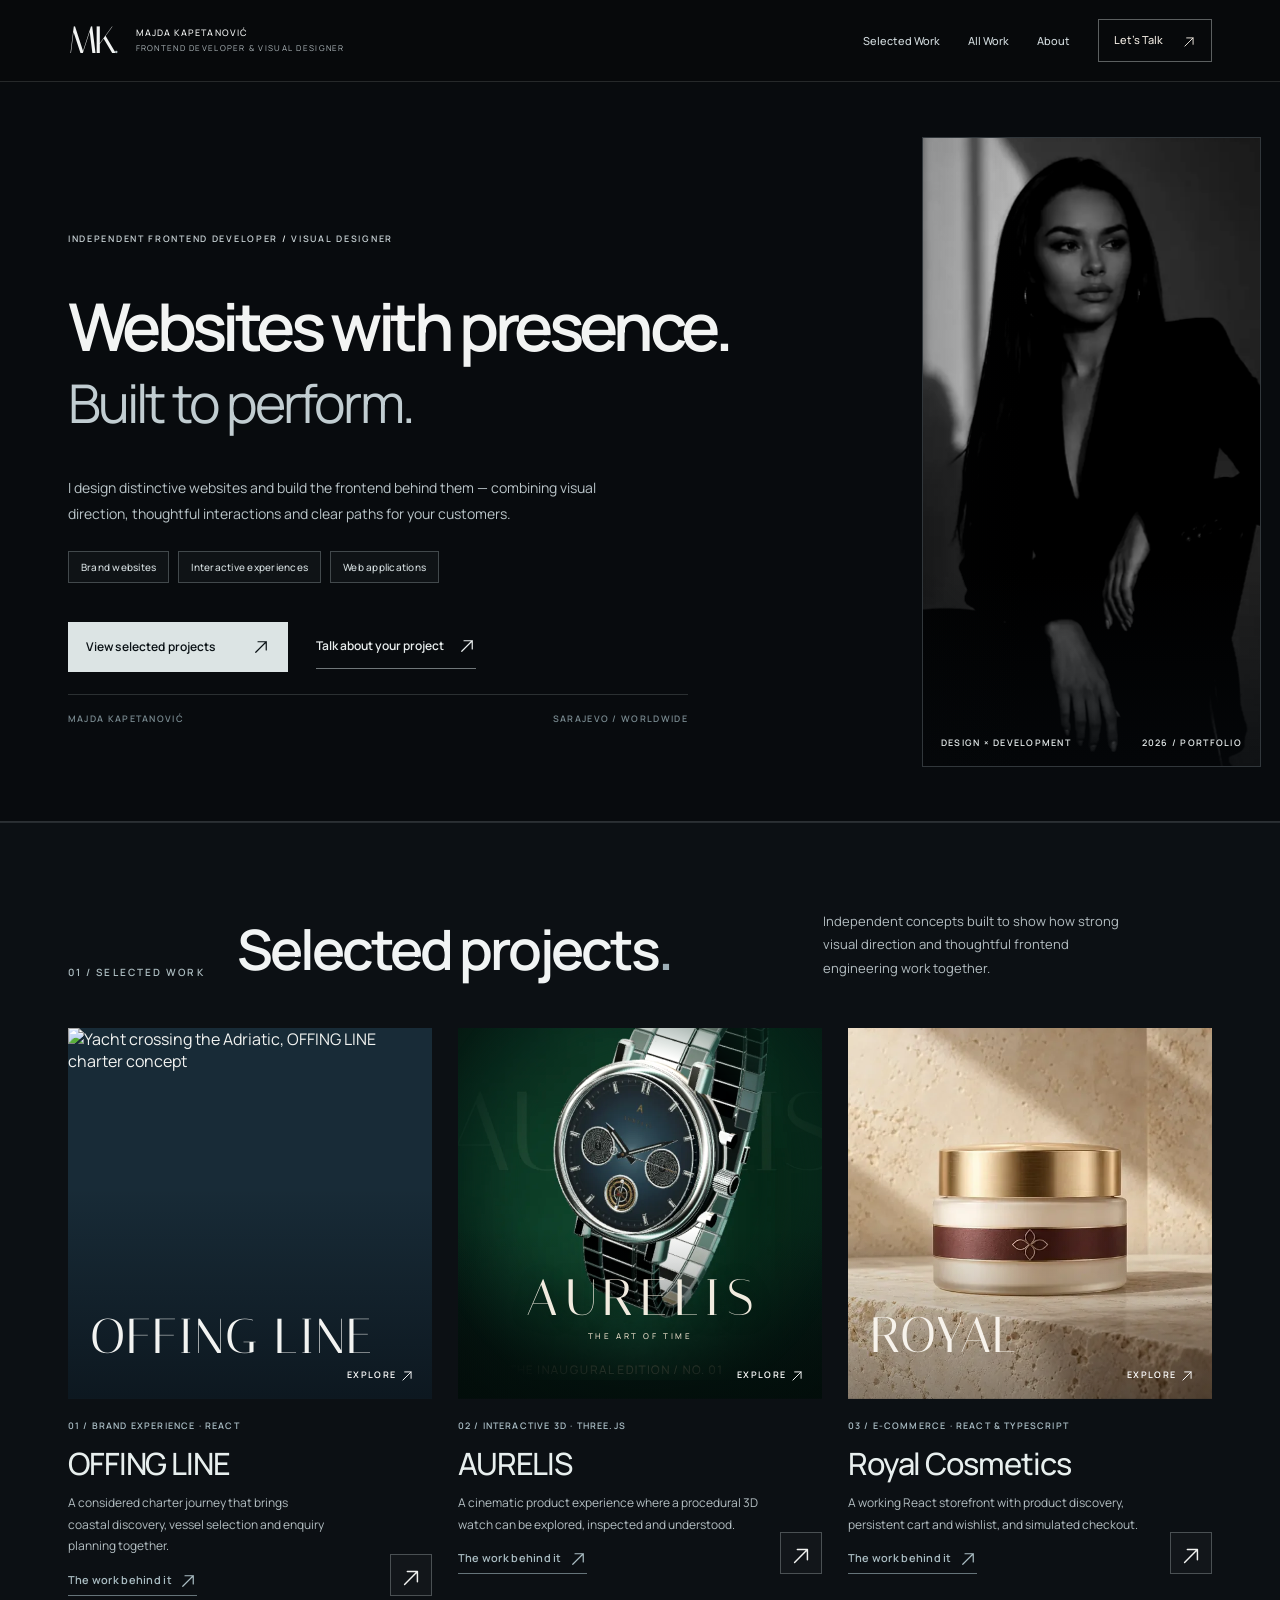
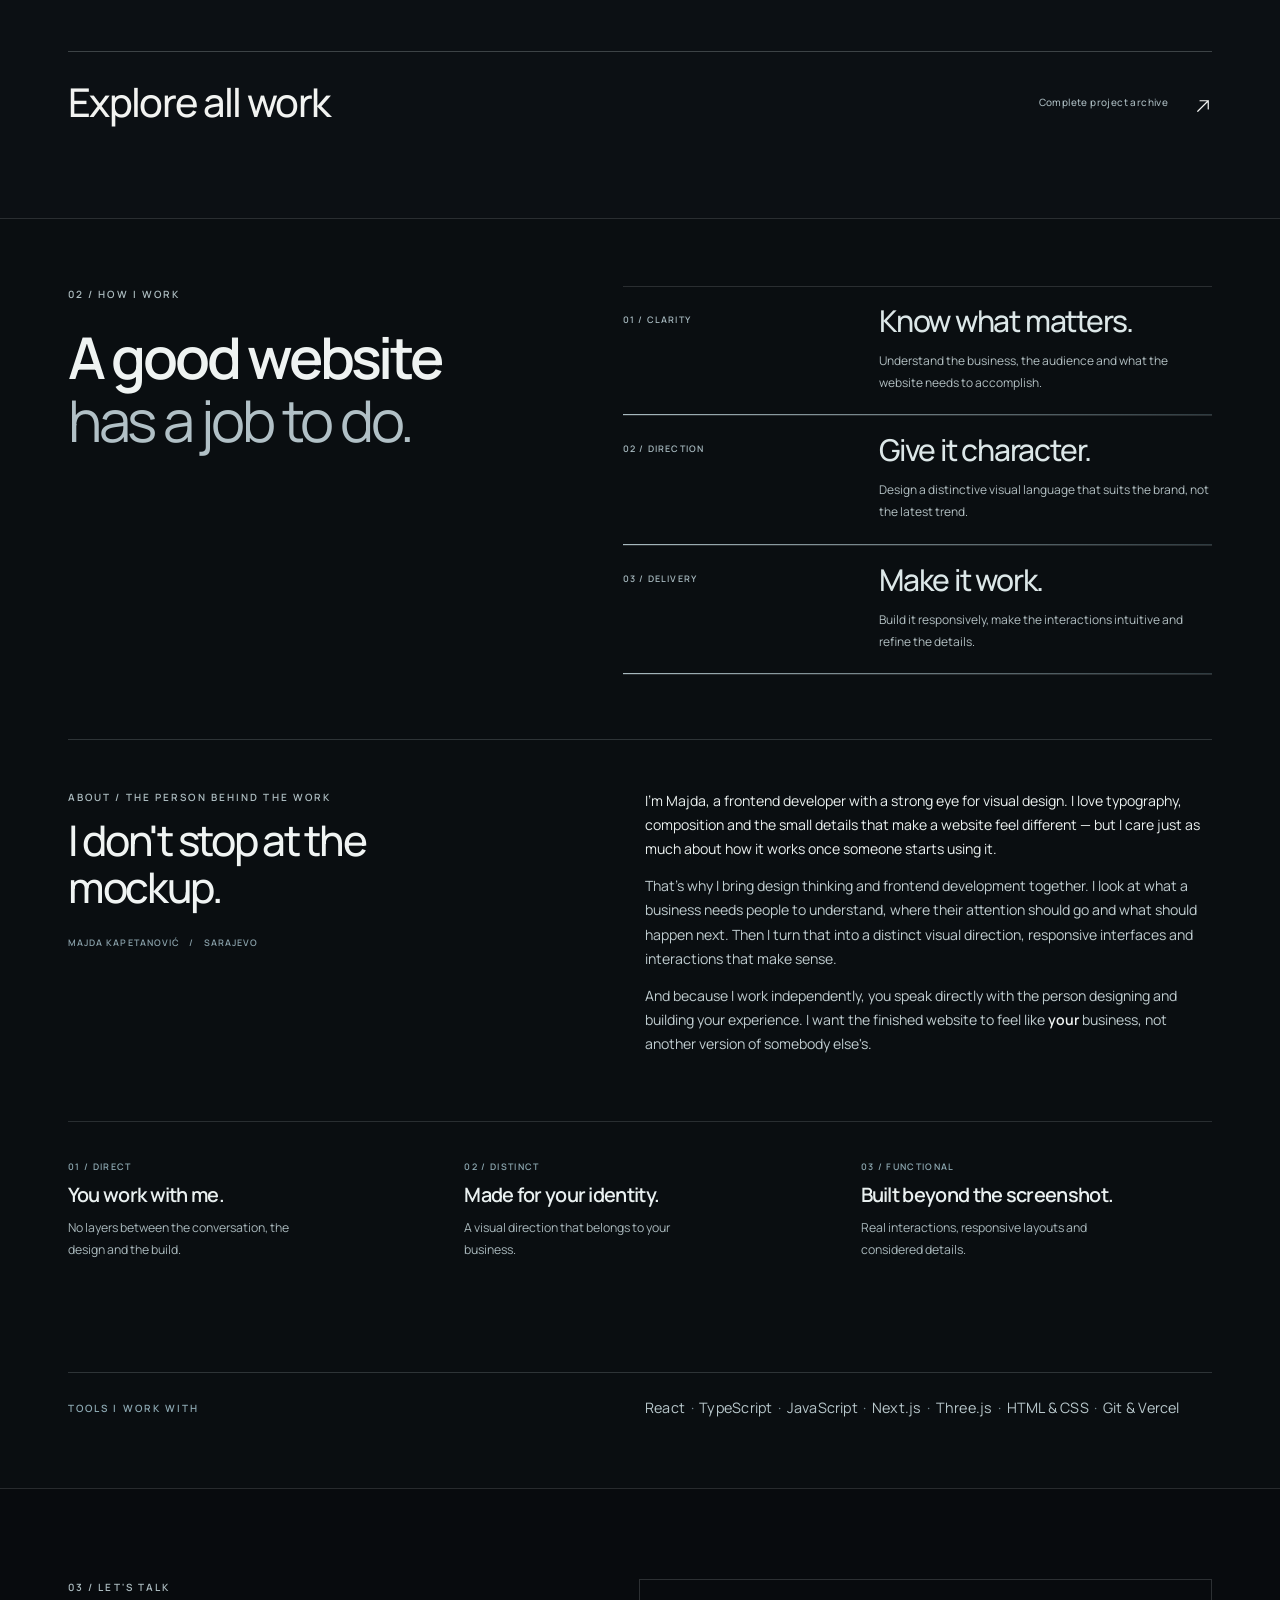
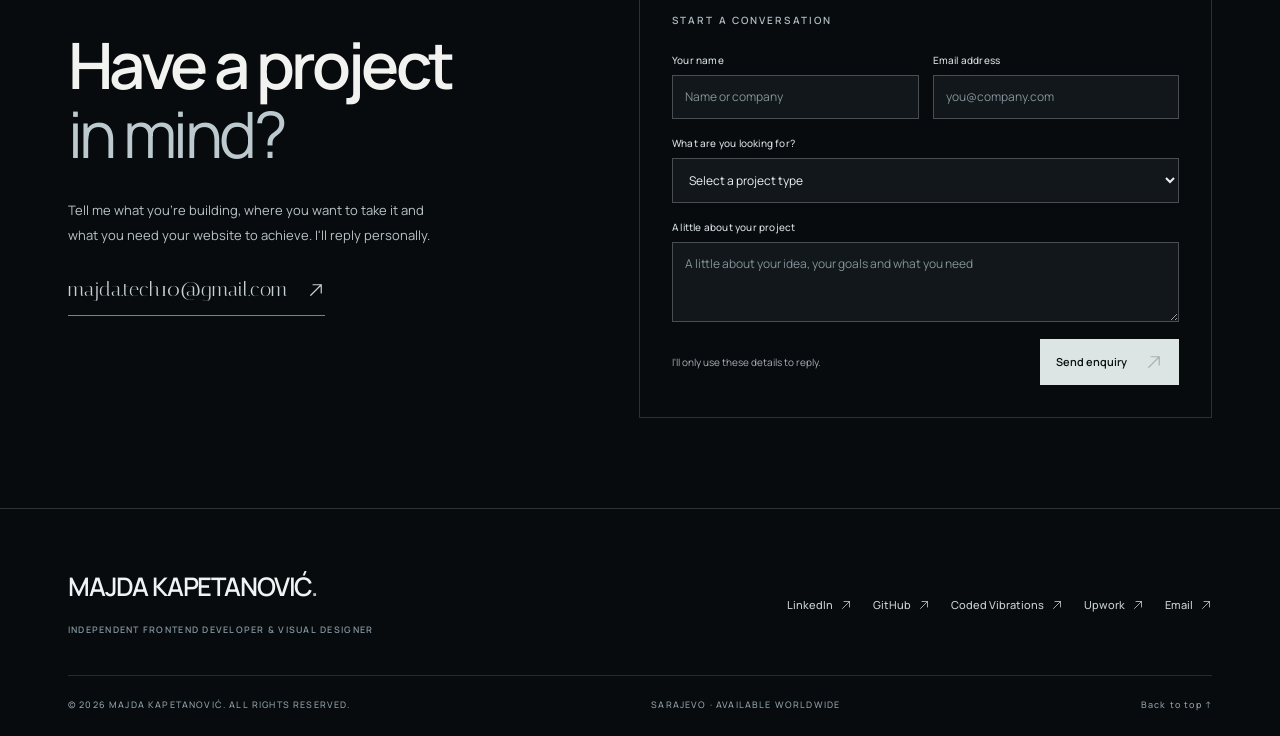
==== commit 6eb29d23: "Add consistent professional copyright notice to index.html" ====
--- a/index.html
+++ b/index.html
@@ -292,7 +292,7 @@
    <a href="https://www.upwork.com/freelancers/~017c87bd321f2e297f" target="_blank" rel="noopener noreferrer">Upwork <svg class="v3-arrow" width="16" height="16" viewBox="0 0 24 24" fill="none" stroke="currentColor" stroke-width="1.6" stroke-linecap="round" stroke-linejoin="round" aria-hidden="true" focusable="false"><path d="M5 19 19 5M8 5h11v11"/></svg></a>
    <a href="mailto:majda.tech10@gmail.com">Email <svg class="v3-arrow" width="16" height="16" viewBox="0 0 24 24" fill="none" stroke="currentColor" stroke-width="1.6" stroke-linecap="round" stroke-linejoin="round" aria-hidden="true" focusable="false"><path d="M5 19 19 5M8 5h11v11"/></svg></a>
  </div>
- <div class="v4-footer__base"><span>© 2026 MAJDA KAPETANOVIĆ</span><span>SARAJEVO · AVAILABLE WORLDWIDE</span><a href="#top">Back to top ↑</a></div>
+ <div class="v4-footer__base"><span>© 2026 MAJDA KAPETANOVIĆ. ALL RIGHTS RESERVED.</span><span>SARAJEVO · AVAILABLE WORLDWIDE</span><a href="#top">Back to top ↑</a></div>
  </footer>
 <script src="portfolio-v3.js" defer></script>
 </body></html>
--- a/portfolio.css
+++ b/portfolio.css
@@ -1293,3 +1293,83 @@
 .v4-about__reasons strong{font-size:17px}
 .v4-about__reasons p{font-size:11px;line-height:1.55;max-width:none}
 }
+
+/* FINAL MASTER: portrait as a deliberate editorial object, not half a viewport. */
+@media(min-width:981px){
+  .v4-hero{
+    grid-template-columns:minmax(0,1fr) minmax(310px,.38fr);
+    min-height:min(740px,calc(100svh - 82px));
+    align-items:center;
+    column-gap:clamp(24px,3.8vw,70px);
+  }
+  .v4-hero__content{
+    padding-top:clamp(62px,6vw,94px);
+    padding-bottom:clamp(62px,6vw,94px);
+    padding-right:0;
+  }
+  .v4-hero__portrait{
+    width:100%;
+    height:clamp(475px,70vh,690px);
+    align-self:center;
+    border:1px solid rgba(221,232,234,.14);
+    margin-right:var(--page);
+  }
+  .v4-hero__portrait img{object-position:center 22%}
+  .v4-hero__portrait figcaption{left:18px;right:18px;bottom:16px}
+  .v4-hero h1{max-width:850px;font-size:clamp(56px,5.15vw,90px)}
+  .v4-hero__intro{max-width:540px}
+}
+@media(min-width:981px) and (max-width:1240px){
+  .v4-hero{grid-template-columns:minmax(0,1fr) minmax(290px,.43fr);column-gap:25px}
+  .v4-hero h1{font-size:clamp(48px,4.8vw,63px)}
+  .v4-hero__portrait{height:clamp(460px,65vh,610px)}
+}
+@media(min-width:701px) and (max-width:980px){
+  .v4-hero{grid-template-columns:minmax(0,1fr) minmax(245px,.65fr)}
+  .v4-hero__portrait{min-height:510px}
+}
+/* Premium motion: deliberate affordances, no scroll hijack. */
+@media(prefers-reduced-motion:no-preference){
+ .v4-hero__portrait{transition:border-color .55s ease,box-shadow .6s ease}
+ .v4-hero__portrait:hover{border-color:rgba(225,238,241,.36);box-shadow:0 17px 65px rgba(0,0,0,.19)}
+ .v4-hero__portrait img{transition:filter .65s ease,transform .9s var(--ease)}
+ .v4-hero__portrait:hover img{filter:grayscale(100%) contrast(1.10) brightness(1);transform:scale(1.035)}
+ .v3-project__visual{transition:filter .4s ease}
+ .v3-project__visual:hover{filter:brightness(1.045)}
+ .v4-about__reasons>div{transition:transform .45s var(--ease)}
+ .v4-about__reasons>div:hover{transform:translateY(-3px)}
+}
+@media(prefers-reduced-motion:reduce){
+ .v4-hero__portrait img,.v4-hero__portrait,.v4-about__reasons>div{transition:none!important;animation:none!important}
+}
+/* Continue to treat devices as first-class: no mobile hero change. */
+
+
+/* FINAL OWNER-REVIEWED ALIGNMENT: one consistent right-column starting line.
+   1) About copy aligns with the contact-form column rather than starting too
+      close to the left title.
+   2) Toolkit text follows that same alignment.
+   3) Desktop portrait is moved inward by ~18-26px WITHOUT resizing or cropping.
+   All mobile composition, project imagery and interactions remain unchanged. */
+@media (min-width:981px) {
+  .v4-about {
+    grid-template-columns:minmax(0,.95fr) minmax(0,1.05fr);
+    column-gap:clamp(48px,5vw,80px);
+  }
+  .v4-about__story {
+    width:100%;
+    min-width:0;
+    max-width:none;
+  }
+  .v4-toolkit {
+    display:grid;
+    grid-template-columns:minmax(0,.95fr) minmax(0,1.05fr);
+    gap:clamp(48px,5vw,80px);
+    justify-content:initial;
+  }
+  .v4-toolkit p {max-width:none;min-width:0}
+  .v4-hero__portrait {
+    position:relative;
+    left:clamp(-26px,-1.5vw,-18px);
+  }
+}
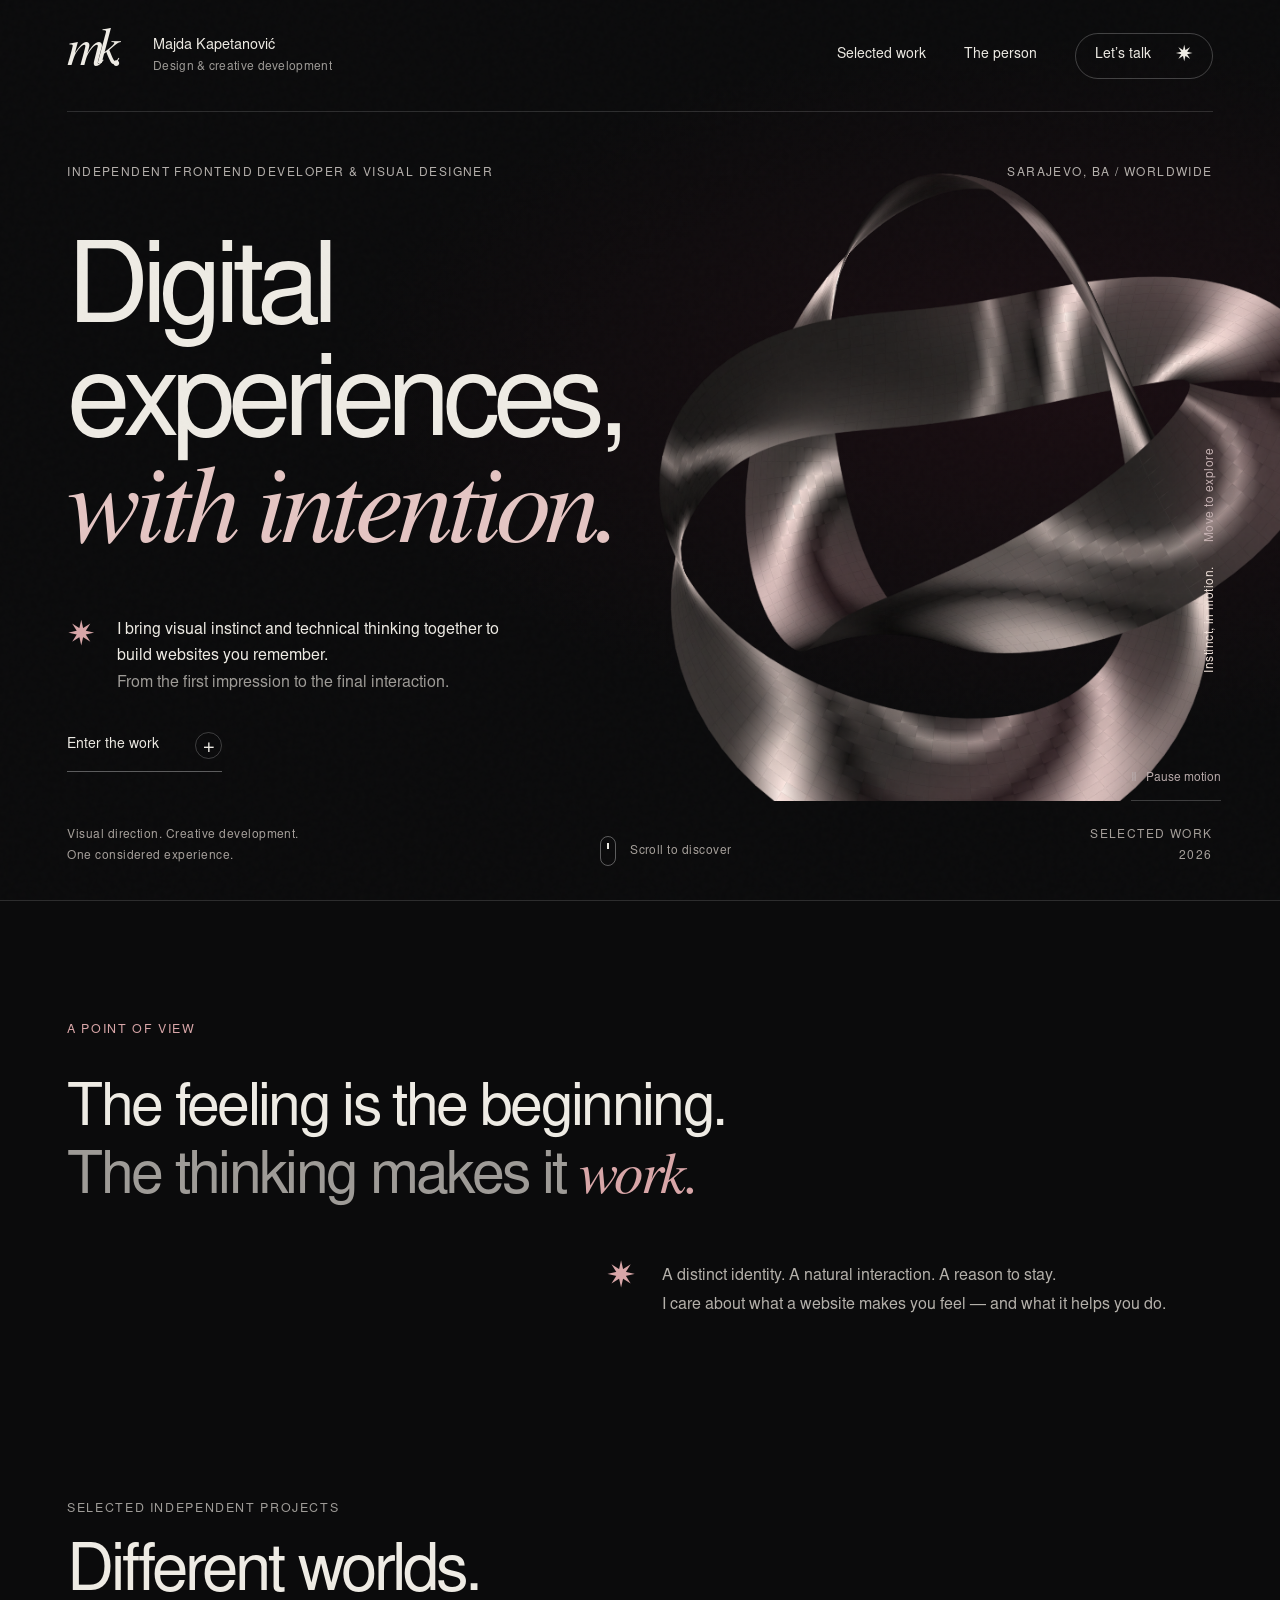
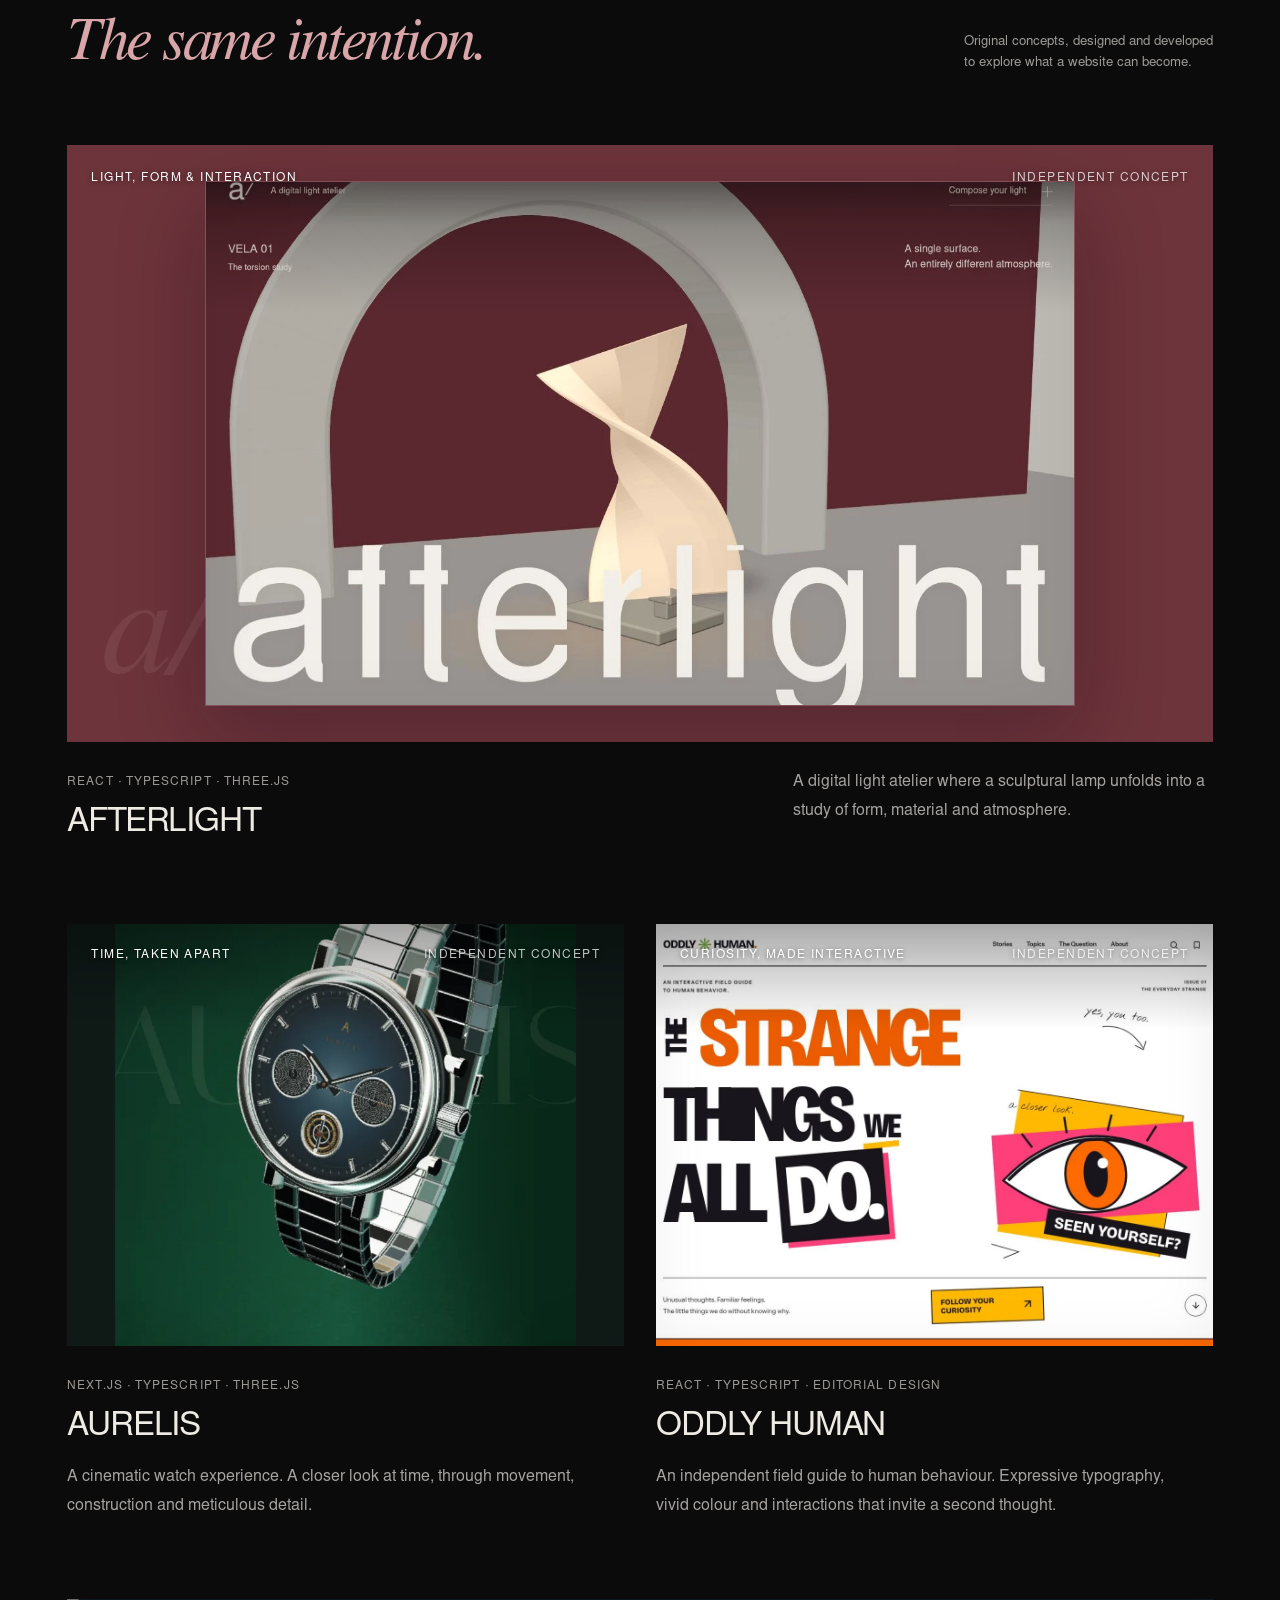
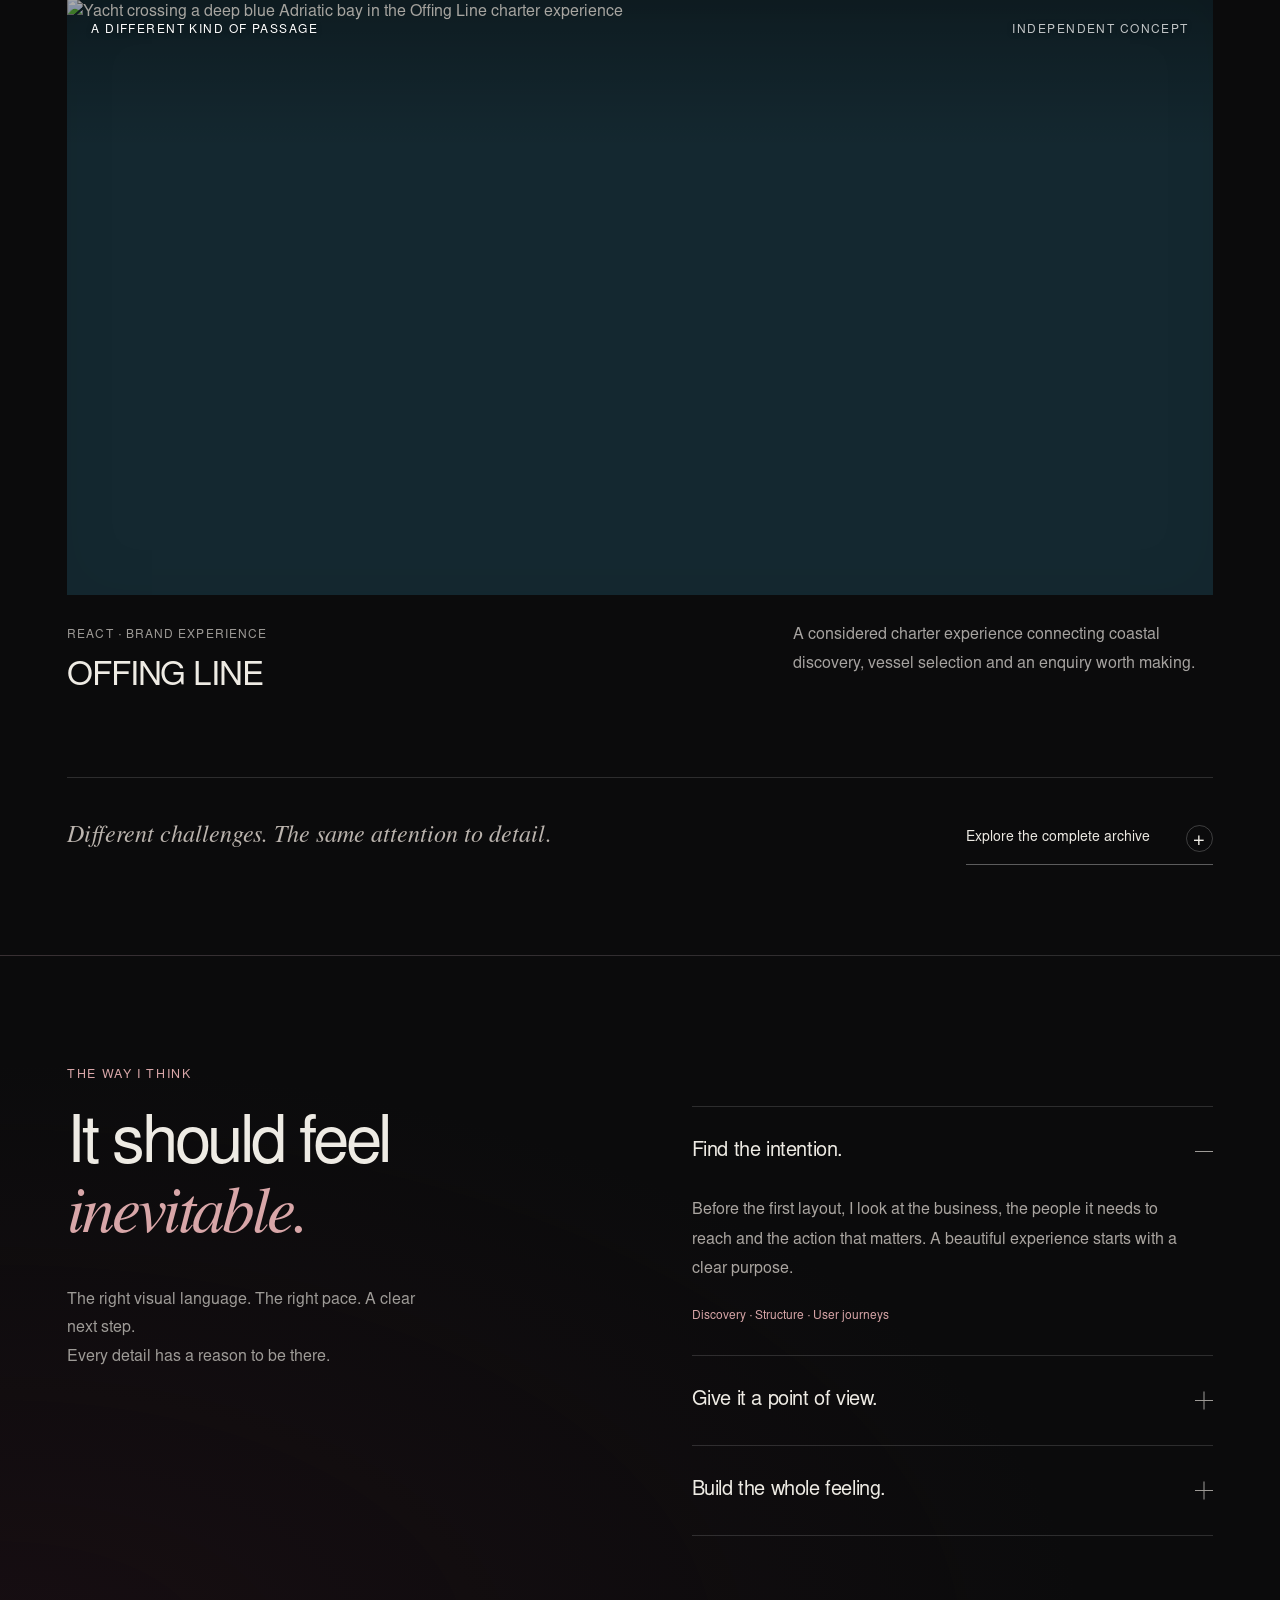
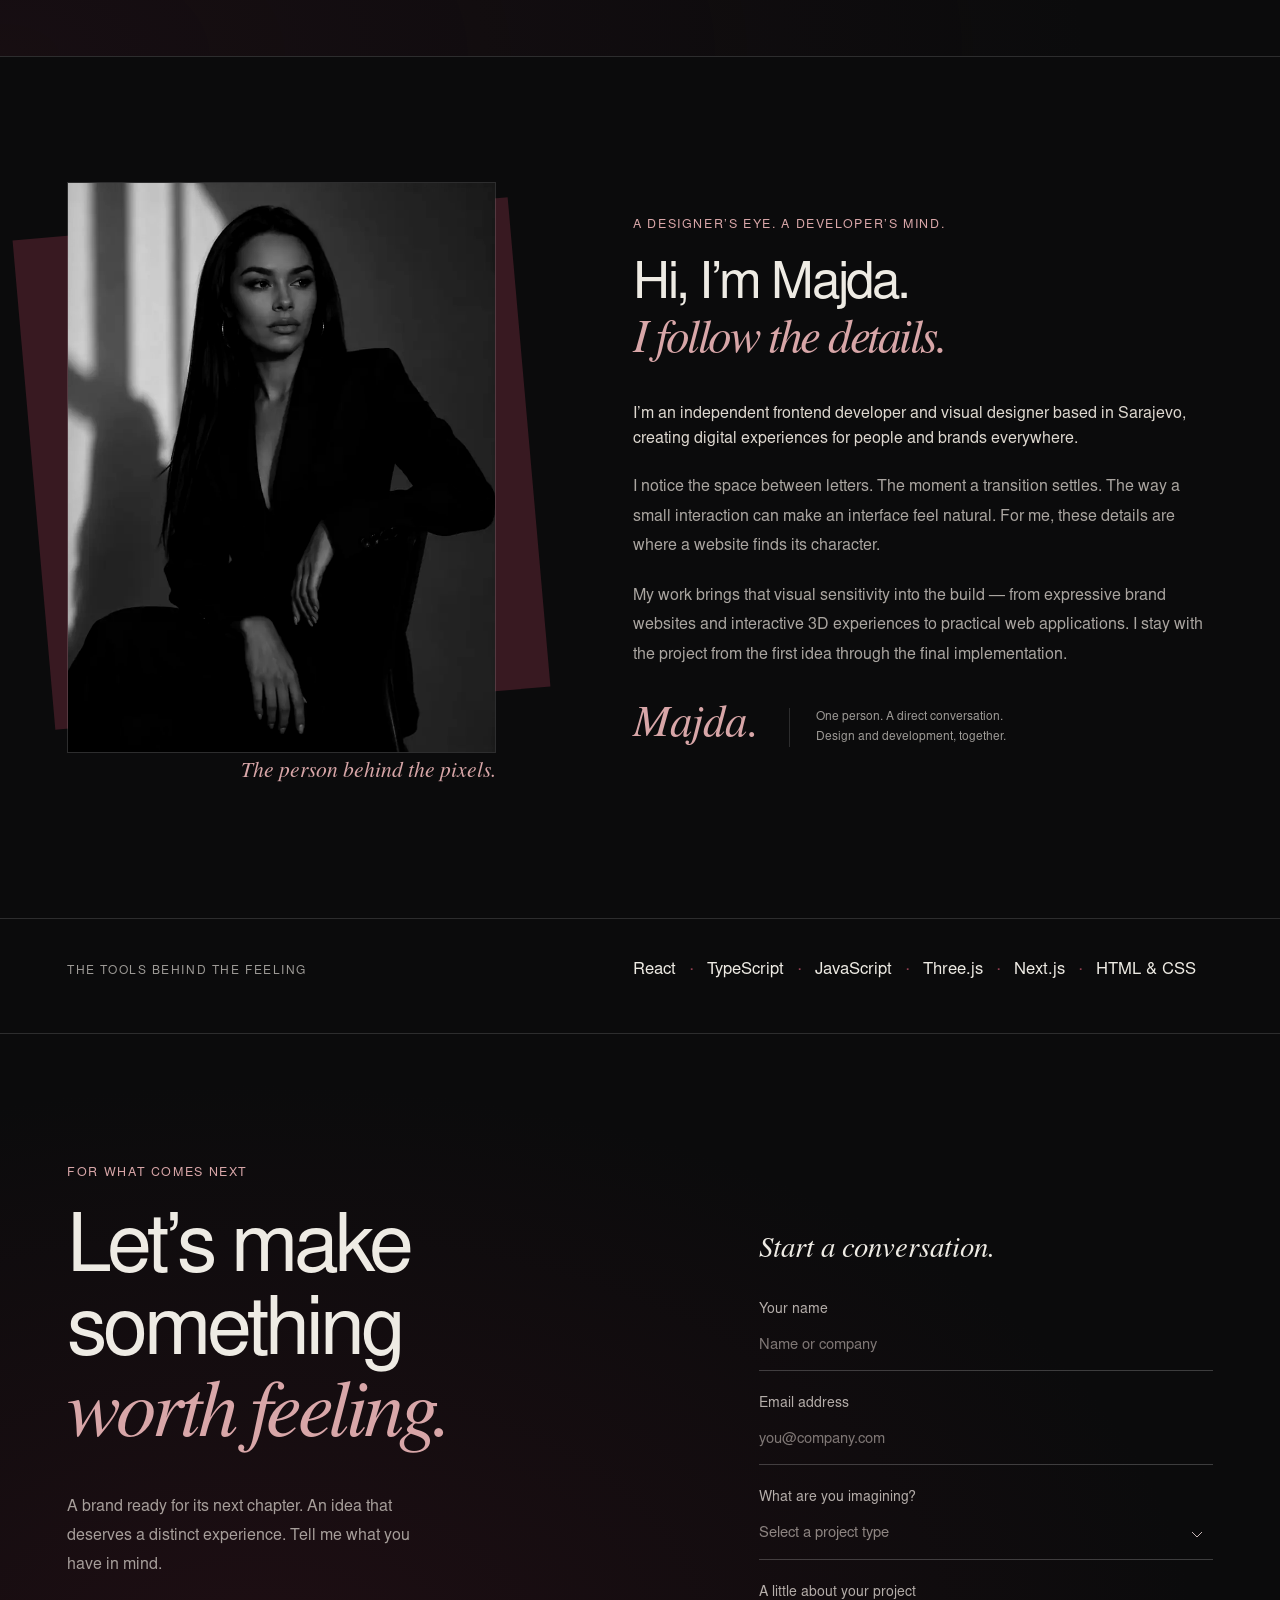
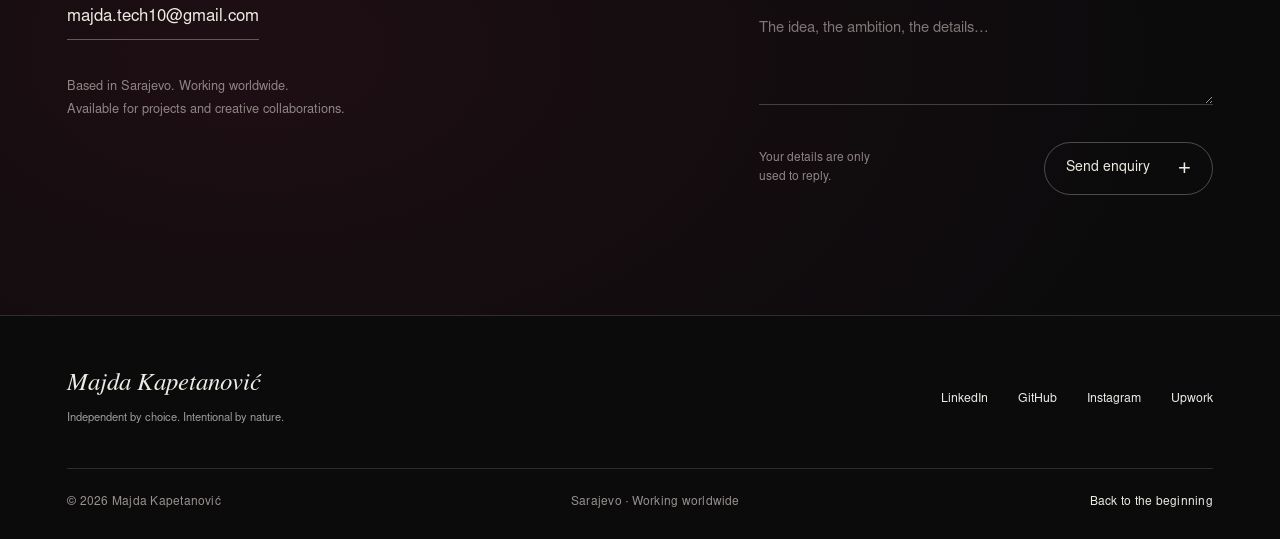
==== commit cda88405: "Redesign portfolio as a kinetic digital atelier with new project stories" ====
--- a/index.html
+++ b/index.html
@@ -1,104 +1,18 @@
-<!DOCTYPE html>
-<html lang="en" class="no-js">
-  <head>
-    <meta charset="utf-8">
-    <meta name="viewport" content="width=device-width, initial-scale=1">
-    <meta
-      name="description"
-      content="Independent frontend developer and visual designer creating distinctive websites, interactive experiences and practical digital products."
-    >
-    <meta name="author" content="Majda Kapetanović">
-    <meta
-      name="robots"
-      content="index, follow, max-image-preview:large, max-snippet:-1, max-video-preview:-1"
-    >
-    <meta
-      name="googlebot"
-      content="index, follow, max-image-preview:large, max-snippet:-1, max-video-preview:-1"
-    >
-    <meta name="color-scheme" content="dark">
-    <meta name="theme-color" content="#050505">
-    <title>Majda Kapetanović | Frontend Developer &amp; Visual Designer</title>
-
-    <link
-      rel="canonical"
-      href="https://majdakapetanovic.com/"
-    >
-    <link rel="sitemap" type="application/xml" href="/sitemap.xml">
-
-    <!-- Social preview / Open Graph -->
-    <meta property="og:type" content="website">
-    <meta property="og:locale" content="en_US">
-    <meta property="og:site_name" content="Majda Kapetanović Portfolio">
-    <meta
-      property="og:title"
-      content="Majda Kapetanović | Frontend Developer &amp; Visual Designer"
-    >
-    <meta
-      property="og:description"
-      content="Distinctive websites, interactive experiences and thoughtfully built digital products."
-    >
-    <meta
-      property="og:url"
-      content="https://majdakapetanovic.com/"
-    >
-    <meta
-      property="og:image"
-      content="https://majdakapetanovic.com/images/social-preview.png"
-    >
-    <meta
-      property="og:image:secure_url"
-      content="https://majdakapetanovic.com/images/social-preview.png"
-    >
-    <meta property="og:image:type" content="image/png">
-    <meta property="og:image:width" content="1200">
-    <meta property="og:image:height" content="630">
-    <meta
-      property="og:image:alt"
-      content="Majda Kapetanović — Frontend Developer and Visual Designer"
-    >
-
-    <!-- X / Twitter preview -->
-    <meta name="twitter:card" content="summary_large_image">
-    <meta
-      name="twitter:title"
-      content="Majda Kapetanović | Frontend Developer &amp; Visual Designer"
-    >
-    <meta
-      name="twitter:description"
-      content="Distinctive websites, interactive experiences and thoughtfully built digital products."
-    >
-    <meta
-      name="twitter:image"
-      content="https://majdakapetanovic.com/images/social-preview.png"
-    >
-    <meta
-      name="twitter:image:alt"
-      content="Majda Kapetanović — Frontend Developer and Visual Designer"
-    >
-
-    <link rel="icon" href="favicon.svg?v=3" type="image/svg+xml" sizes="any">
-    <link rel="apple-touch-icon" href="apple-touch-icon.png?v=3">
-    <link rel="manifest" href="site.webmanifest?v=3">
-    <link
-      rel="preload"
-      href="images/about-makii-800.webp"
-      as="image"
-      type="image/webp"
-      imagesrcset="images/about-makii-480.webp 480w, images/about-makii-800.webp 800w"
-      imagesizes="(max-width: 760px) calc(100vw - 40px), (max-width: 980px) min(64vw, 500px), min(31vw, 450px)"
-      fetchpriority="high"
-    >
-    <link rel="preconnect" href="https://fonts.googleapis.com">
-    <link rel="preconnect" href="https://fonts.gstatic.com" crossorigin>
-    <link
-      href="https://fonts.googleapis.com/css2?family=Italiana&amp;family=Manrope:wght@300;400;500;600&amp;display=swap"
-      rel="stylesheet"
-    >
-    <link rel="stylesheet" href="portfolio.css">
-
-    <!-- Structured data mirrors the visible portfolio content. -->
-    <script type="application/ld+json">
+<!doctype html><html lang="en"><head>
+<meta charset="utf-8"><meta name="viewport" content="width=device-width,initial-scale=1">
+<title>Majda Kapetanović — Digital experiences, with intention.</title>
+<meta name="description" content="Majda Kapetanović is an independent frontend developer and visual designer in Sarajevo. Distinctive websites, cinematic 3D and thoughtful digital experiences.">
+<meta name="theme-color" content="#0b0b0c"><meta name="color-scheme" content="dark">
+<link rel="canonical" href="https://majdakapetanovic.com/">
+<meta property="og:type" content="website"><meta property="og:title" content="Majda Kapetanović — Digital experiences, with intention.">
+<meta property="og:description" content="Visual instinct. Technical intent. Independent design and creative development from Sarajevo, working worldwide.">
+<meta property="og:url" content="https://majdakapetanovic.com/"><meta property="og:image" content="https://majdakapetanovic.com/images/social-preview.png">
+<meta name="twitter:card" content="summary_large_image"><meta name="twitter:image" content="https://majdakapetanovic.com/images/social-preview.png">
+<link rel="icon" href="/favicon.svg" type="image/svg+xml"><link rel="apple-touch-icon" href="/apple-touch-icon.png">
+<link rel="preload" href="/assets/atelier-sans.woff" as="font" type="font/woff" crossorigin>
+<link rel="preload" href="/assets/atelier-serif.woff" as="font" type="font/woff" crossorigin>
+<link rel="stylesheet" href="/atelier.css"><script src="/atelier.js" defer></script>
+<script type="application/ld+json">
       {
         "@context": "https://schema.org",
         "@graph": [
@@ -164,135 +78,13 @@
           }
         ]
       }
-    </script>
-    <script>
-      document.documentElement.classList.replace("no-js", "js");
-    </script>
-  </head>
-<body>
-<a class="skip-link" href="#main-content">Skip to content</a>
-<header class="v3-header" id="top">
-  <a class="v3-brand" href="/" aria-label="Majda Kapetanović — home"><span class="v3-brand__mark">MK<span class="v3-brand__dot">.</span></span><span class="v3-brand__name">MAJDA KAPETANOVIĆ<br><small>FRONTEND DEVELOPER &amp; VISUAL DESIGNER</small></span></a>
-  <button class="v3-menu" type="button" aria-expanded="false" aria-controls="v3-navigation" aria-label="Open navigation"><span></span><span></span></button>
-  <nav class="v3-nav" id="v3-navigation" aria-label="Main navigation">
-    <a href="/#selected-work">Selected Work</a>
-    <a href="/all-work.html">All Work</a>
-    <a href="/#about">About</a>
-    <a href="/#contact" class="v3-nav__contact">Let's Talk <span aria-hidden="true"><svg class="v3-arrow" width="16" height="16" viewBox="0 0 24 24" fill="none" stroke="currentColor" stroke-width="1.6" stroke-linecap="round" stroke-linejoin="round" aria-hidden="true" focusable="false"><path d="M5 19 19 5M8 5h11v11"/></svg></span></a>
-  </nav>
-</header>
-<main id="main-content">
-  <section class="v3-hero v4-hero" id="home" aria-labelledby="v3-hero-heading">
-    <div class="v3-hero__content v4-hero__content">
-      <p class="v3-overline v3-hero__eyebrow v4-hero__eyebrow">INDEPENDENT FRONTEND DEVELOPER <span>/</span> VISUAL DESIGNER</p>
-      <h1 id="v3-hero-heading">Websites with <span class="v4-hero__word">presence.</span><br><span class="v4-hero__outcome">Built to perform.</span></h1>
-      <p class="v3-hero__intro v4-hero__intro">I design distinctive websites and build the frontend behind them — combining visual direction, thoughtful interactions and clear paths for your customers.</p>
-      <div class="v4-services" aria-label="What I can build">
-        <span>Brand websites</span><span>Interactive experiences</span><span>Web applications</span>
-      </div>
-      <div class="v3-hero__actions v4-hero__actions">
-        <a class="v3-button" href="#selected-work">View selected projects <svg class="v3-arrow" width="16" height="16" viewBox="0 0 24 24" fill="none" stroke="currentColor" stroke-width="1.6" stroke-linecap="round" stroke-linejoin="round" aria-hidden="true" focusable="false"><path d="M5 19 19 5M8 5h11v11"/></svg></a>
-        <a class="v3-text-link" href="#contact">Talk about your project <svg class="v3-arrow" width="16" height="16" viewBox="0 0 24 24" fill="none" stroke="currentColor" stroke-width="1.6" stroke-linecap="round" stroke-linejoin="round" aria-hidden="true" focusable="false"><path d="M5 19 19 5M8 5h11v11"/></svg></a>
-      </div>
-      <div class="v4-hero__signature"><span>MAJDA KAPETANOVIĆ</span><span>SARAJEVO / WORLDWIDE</span></div>
-    </div>
-    <figure class="v3-hero__portrait v4-hero__portrait">
-      <picture><source type="image/webp" srcset="images/about-makii-480.webp 480w, images/about-makii-800.webp 800w" sizes="(max-width: 700px) 64vw, 38vw">
-      <img src="images/about-makii.jpeg" width="1022" height="1325" alt="Majda Kapetanović, frontend developer and visual designer" fetchpriority="high" decoding="async"></picture>
-      <figcaption><span>DESIGN × DEVELOPMENT</span><span>2026 / PORTFOLIO</span></figcaption>
-    </figure>
-  </section>
-  <section class="v3-work" id="selected-work" aria-labelledby="v3-work-title">
-    <header class="v3-section-heading" data-v3-reveal>
-      <span class="v3-overline">01 / SELECTED WORK</span>
-      <h2 id="v3-work-title">Selected projects<span class="v4-heading__dot">.</span></h2>
-      <p>Independent concepts built to show how strong visual direction and thoughtful frontend engineering work together.</p>
-    </header>
-    <div class="v3-feature-grid">
-      <article class="v3-project v3-project--offing" data-v3-reveal>
-        <a class="v3-project__visual" href="https://offing-line.vercel.app" target="_blank" rel="noopener noreferrer" aria-label="Open OFFING LINE live project">
-          <img src="https://offing-line.vercel.app/images/passage-retouched-1920.webp" alt="Yacht crossing the Adriatic, OFFING LINE charter concept" width="1920" height="1440" loading="lazy" decoding="async">
-          <span class="v3-project__watermark">OFFING LINE</span><span class="v3-project__explore">EXPLORE <svg class="v3-arrow" width="16" height="16" viewBox="0 0 24 24" fill="none" stroke="currentColor" stroke-width="1.6" stroke-linecap="round" stroke-linejoin="round" aria-hidden="true" focusable="false"><path d="M5 19 19 5M8 5h11v11"/></svg></span>
-        </a>
-        <div class="v3-project__meta"><div><span>01 / BRAND EXPERIENCE · REACT</span><h3>OFFING LINE</h3><p>A considered charter journey that brings coastal discovery, vessel selection and enquiry planning together.</p><a class="v4-case-link" href="/work/offing-line.html" aria-label="Read OFFING LINE project study">The work behind it <span aria-hidden="true"><svg class="v3-arrow" width="14" height="14" viewBox="0 0 24 24" fill="none" stroke="currentColor" stroke-width="1.6" stroke-linecap="round" stroke-linejoin="round" aria-hidden="true"><path d="M5 19 19 5M8 5h11v11"/></svg></span></a></div><a href="https://offing-line.vercel.app/" target="_blank" rel="noopener noreferrer" aria-label="Visit OFFING LINE"><span aria-hidden="true"><svg class="v3-arrow" width="16" height="16" viewBox="0 0 24 24" fill="none" stroke="currentColor" stroke-width="1.6" stroke-linecap="round" stroke-linejoin="round" aria-hidden="true" focusable="false"><path d="M5 19 19 5M8 5h11v11"/></svg></span></a></div>
-      </article>
-      <article class="v3-project v3-project--aurelis" data-v3-reveal>
-        <a class="v3-project__visual" href="https://aurelis-atelier-omega.vercel.app/" target="_blank" rel="noopener noreferrer" aria-label="Open AURELIS 3D experience">
-          <div class="v3-project__aurelis-silk" style="background-image:url('https://aurelis-atelier-omega.vercel.app/images/emerald-satin.png')" aria-hidden="true"></div>
-          <img class="v3-project__watch-image" src="images/aurelis-watch.webp" alt="" width="720" height="726" loading="lazy" decoding="async" onload="this.parentElement.classList.add('has-watch-image')" onerror="this.remove()">
-          <div class="v3-project__aurelis-art" aria-hidden="true"><span>A</span><strong>AURELIS</strong><small>THE ART OF TIME</small></div>
-          <span class="v3-project__explore">EXPLORE <svg class="v3-arrow" width="16" height="16" viewBox="0 0 24 24" fill="none" stroke="currentColor" stroke-width="1.6" stroke-linecap="round" stroke-linejoin="round" aria-hidden="true" focusable="false"><path d="M5 19 19 5M8 5h11v11"/></svg></span>
-        </a>
-        <div class="v3-project__meta"><div><span>02 / INTERACTIVE 3D · THREE.JS</span><h3>AURELIS</h3><p>A cinematic product experience where a procedural 3D watch can be explored, inspected and understood.</p><a class="v4-case-link" href="/work/aurelis.html" aria-label="Read AURELIS project study">The work behind it <span aria-hidden="true"><svg class="v3-arrow" width="14" height="14" viewBox="0 0 24 24" fill="none" stroke="currentColor" stroke-width="1.6" stroke-linecap="round" stroke-linejoin="round" aria-hidden="true"><path d="M5 19 19 5M8 5h11v11"/></svg></span></a></div><a href="https://aurelis-atelier-omega.vercel.app/" target="_blank" rel="noopener noreferrer" aria-label="Visit AURELIS"><span aria-hidden="true"><svg class="v3-arrow" width="16" height="16" viewBox="0 0 24 24" fill="none" stroke="currentColor" stroke-width="1.6" stroke-linecap="round" stroke-linejoin="round" aria-hidden="true" focusable="false"><path d="M5 19 19 5M8 5h11v11"/></svg></span></a></div>
-      </article>
-      <article class="v3-project v3-project--royal" data-v3-reveal>
-        <a class="v3-project__visual" href="https://final-royal-cosmetics-2.vercel.app/" target="_blank" rel="noopener noreferrer" aria-label="Open Royal Cosmetics e-commerce project">
-          <img src="images/royal-aurum.webp" alt="Royal Aurum skincare cream with a gold lid — authentic product visual from the Royal Cosmetics concept" width="640" height="640" loading="lazy" decoding="async">
-          <span class="v3-project__watermark">ROYAL</span><span class="v3-project__explore">EXPLORE <svg class="v3-arrow" width="16" height="16" viewBox="0 0 24 24" fill="none" stroke="currentColor" stroke-width="1.6" stroke-linecap="round" stroke-linejoin="round" aria-hidden="true" focusable="false"><path d="M5 19 19 5M8 5h11v11"/></svg></span>
-        </a>
-        <div class="v3-project__meta"><div><span>03 / E-COMMERCE · REACT &amp; TYPESCRIPT</span><h3>Royal Cosmetics</h3><p>A working React storefront with product discovery, persistent cart and wishlist, and simulated checkout.</p><a class="v4-case-link" href="/work/royal-cosmetics.html" aria-label="Read Royal Cosmetics project study">The work behind it <span aria-hidden="true"><svg class="v3-arrow" width="14" height="14" viewBox="0 0 24 24" fill="none" stroke="currentColor" stroke-width="1.6" stroke-linecap="round" stroke-linejoin="round" aria-hidden="true"><path d="M5 19 19 5M8 5h11v11"/></svg></span></a></div><a href="https://final-royal-cosmetics-2.vercel.app/" target="_blank" rel="noopener noreferrer" aria-label="Visit Royal Cosmetics"><span aria-hidden="true"><svg class="v3-arrow" width="16" height="16" viewBox="0 0 24 24" fill="none" stroke="currentColor" stroke-width="1.6" stroke-linecap="round" stroke-linejoin="round" aria-hidden="true" focusable="false"><path d="M5 19 19 5M8 5h11v11"/></svg></span></a></div>
-      </article>
-    </div>
-    <a class="v3-all-work-link" href="/all-work.html">Explore all work <span>Complete project archive</span><span aria-hidden="true"><svg class="v3-arrow" width="16" height="16" viewBox="0 0 24 24" fill="none" stroke="currentColor" stroke-width="1.6" stroke-linecap="round" stroke-linejoin="round" aria-hidden="true" focusable="false"><path d="M5 19 19 5M8 5h11v11"/></svg></span></a>
-  </section>
-  <section class="v3-approach" id="approach" aria-labelledby="v3-approach-heading">
-    <div class="v3-approach__intro" data-v3-reveal><span class="v3-overline">02 / HOW I WORK</span><h2 id="v3-approach-heading">A good website<br><em>has a job to do.</em></h2></div>
-    <div class="v3-approach__columns">
-      <div class="v4-process-step" data-v3-reveal><span>01 / CLARITY</span><h3>Know what matters.</h3><p>Understand the business, the audience and what the website needs to accomplish.</p></div>
-      <div class="v4-process-step" data-v3-reveal><span>02 / DIRECTION</span><h3>Give it character.</h3><p>Design a distinctive visual language that suits the brand, not the latest trend.</p></div>
-      <div class="v4-process-step" data-v3-reveal><span>03 / DELIVERY</span><h3>Make it work.</h3><p>Build it responsively, make the interactions intuitive and refine the details.</p></div>
-    </div>
-    <div class="v4-about" id="about" data-v3-reveal aria-labelledby="v4-about-title">
-      <div class="v4-about__identity">
-        <span class="v3-overline">ABOUT / THE PERSON BEHIND THE WORK</span>
-        <h3 id="v4-about-title">I don't stop at the mockup.</h3>
-        <span class="v4-about__byline">MAJDA KAPETANOVIĆ &nbsp; / &nbsp; SARAJEVO</span>
-      </div>
-      <div class="v4-about__story">
-        <p>I'm Majda, a frontend developer with a strong eye for visual design. I love typography, composition and the small details that make a website feel different — but I care just as much about how it works once someone starts using it.</p>
-        <p>That's why I bring design thinking and frontend development together. I look at what a business needs people to understand, where their attention should go and what should happen next. Then I turn that into a distinct visual direction, responsive interfaces and interactions that make sense.</p>
-        <p>And because I work independently, you speak directly with the person designing and building your experience. I want the finished website to feel like <em>your</em> business, not another version of somebody else's.</p>
-      </div>
-      <div class="v4-about__reasons" aria-label="Why work with me">
-        <div><span>01 / DIRECT</span><strong>You work with me.</strong><p>No layers between the conversation, the design and the build.</p></div>
-        <div><span>02 / DISTINCT</span><strong>Made for your identity.</strong><p>A visual direction that belongs to your business.</p></div>
-        <div><span>03 / FUNCTIONAL</span><strong>Built beyond the screenshot.</strong><p>Real interactions, responsive layouts and considered details.</p></div>
-      </div>
-    </div>
-    <div class="v4-toolkit" data-v3-reveal aria-label="Technical toolkit">
-      <span class="v3-overline">TOOLS I WORK WITH</span>
-      <p>React <span>·</span> TypeScript <span>·</span> JavaScript <span>·</span> Next.js <span>·</span> Three.js <span>·</span> HTML &amp; CSS <span>·</span> Git &amp; Vercel</p>
-    </div>
-  </section>
-  <section class="v3-contact" id="contact" aria-labelledby="v3-contact-title">
-  <div class="v3-contact__copy" data-v3-reveal><span class="v3-overline">03 / LET'S TALK</span>
-    <h2 id="v3-contact-title">Have a project<br><em>in mind?</em></h2>
-    <p>Tell me what you're building, where you want to take it and what you need your website to achieve. I'll reply personally.</p>
-    <a class="v3-email" href="mailto:majda.tech10@gmail.com">majda.tech10@gmail.com <span aria-hidden="true"><svg class="v3-arrow" width="16" height="16" viewBox="0 0 24 24" fill="none" stroke="currentColor" stroke-width="1.6" stroke-linecap="round" stroke-linejoin="round" aria-hidden="true" focusable="false"><path d="M5 19 19 5M8 5h11v11"/></svg></span></a>
-  </div>
-  <form class="v3-form" id="project-enquiry" action="https://formspree.io/f/maqlanry" method="POST" data-v3-reveal>
-    <span class="v3-overline">START A CONVERSATION</span>
-    <div class="v3-form__two"><label>Your name<input type="text" name="name" placeholder="Name or company" required autocomplete="name" maxlength="120"></label>
-    <label>Email address<input type="email" name="email" placeholder="you@company.com" required autocomplete="email"></label></div>
-    <label>What are you looking for?<select name="project_type" required><option value="" selected disabled>Select a project type</option><option>Website design &amp; development</option><option>Brand website or landing page</option><option>Frontend development</option><option>Interactive experience</option><option>Web application</option><option>UI and visual design</option><option>Portfolio website</option><option>Something else</option></select></label>
-    <label>A little about your project<textarea name="message" rows="3" placeholder="A little about your idea, your goals and what you need" required minlength="20"></textarea></label>
-    <input type="hidden" name="_subject" value="New portfolio enquiry">
-    <label class="v3-honeypot" aria-hidden="true">Do not fill this field<input type="text" name="_gotcha" tabindex="-1" autocomplete="off"></label>
-    <div class="v3-form__end"><span>I'll only use these details to reply.</span><button type="submit">Send enquiry <span aria-hidden="true"><svg class="v3-arrow" width="16" height="16" viewBox="0 0 24 24" fill="none" stroke="currentColor" stroke-width="1.6" stroke-linecap="round" stroke-linejoin="round" aria-hidden="true" focusable="false"><path d="M5 19 19 5M8 5h11v11"/></svg></span></button></div>
-    <p class="v3-form__status" role="status" aria-live="polite" hidden></p>
-  </form>
-</section>
-</main>
-<footer class="v3-footer v4-footer">
- <div class="v4-footer__identity"><strong>MAJDA KAPETANOVIĆ<span aria-hidden="true">.</span></strong><small>INDEPENDENT FRONTEND DEVELOPER &amp; VISUAL DESIGNER</small></div>
- <div class="v4-footer__social" aria-label="Professional profiles">
-   <a href="https://www.linkedin.com/in/majda-kapetanovi%C4%87-b5982b284/" target="_blank" rel="noopener noreferrer">LinkedIn <svg class="v3-arrow" width="16" height="16" viewBox="0 0 24 24" fill="none" stroke="currentColor" stroke-width="1.6" stroke-linecap="round" stroke-linejoin="round" aria-hidden="true" focusable="false"><path d="M5 19 19 5M8 5h11v11"/></svg></a>
-   <a href="https://github.com/majda03" target="_blank" rel="noopener noreferrer">GitHub <svg class="v3-arrow" width="16" height="16" viewBox="0 0 24 24" fill="none" stroke="currentColor" stroke-width="1.6" stroke-linecap="round" stroke-linejoin="round" aria-hidden="true" focusable="false"><path d="M5 19 19 5M8 5h11v11"/></svg></a>
-   <a href="https://www.instagram.com/codedvibrations/" target="_blank" rel="noopener noreferrer" aria-label="Coded Vibrations creative studio on Instagram">Coded Vibrations <svg class="v3-arrow" width="16" height="16" viewBox="0 0 24 24" fill="none" stroke="currentColor" stroke-width="1.6" stroke-linecap="round" stroke-linejoin="round" aria-hidden="true" focusable="false"><path d="M5 19 19 5M8 5h11v11"/></svg></a>
-   <a href="https://www.upwork.com/freelancers/~017c87bd321f2e297f" target="_blank" rel="noopener noreferrer">Upwork <svg class="v3-arrow" width="16" height="16" viewBox="0 0 24 24" fill="none" stroke="currentColor" stroke-width="1.6" stroke-linecap="round" stroke-linejoin="round" aria-hidden="true" focusable="false"><path d="M5 19 19 5M8 5h11v11"/></svg></a>
-   <a href="mailto:majda.tech10@gmail.com">Email <svg class="v3-arrow" width="16" height="16" viewBox="0 0 24 24" fill="none" stroke="currentColor" stroke-width="1.6" stroke-linecap="round" stroke-linejoin="round" aria-hidden="true" focusable="false"><path d="M5 19 19 5M8 5h11v11"/></svg></a>
- </div>
- <div class="v4-footer__base"><span>© 2026 MAJDA KAPETANOVIĆ. ALL RIGHTS RESERVED.</span><span>SARAJEVO · AVAILABLE WORLDWIDE</span><a href="#top">Back to top ↑</a></div>
- </footer>
-<script src="portfolio-v3.js" defer></script>
-</body></html>+    </script></head><body>
+<a class="skip" href="#main-content">Skip to content</a>
+<div class="reading-progress" aria-hidden="true"></div><header class="site-header" id="top"><a class="identity" href="/" aria-label="Majda Kapetanović, home"><span class="monogram" aria-hidden="true">m<span>k</span>.</span><span class="identity-name">Majda Kapetanović<small>Design & creative development</small></span></a><nav id="navigation" aria-label="Main navigation"><a href="/#selected-work">Selected work</a><a href="/#about">The person</a><a class="nav-contact" href="/#contact">Let’s talk <span class="contact-star" aria-hidden="true">✷</span></a></nav><button class="menu-toggle" aria-expanded="false" aria-controls="navigation" aria-label="Open navigation"><span></span><span></span></button></header><main id="main-content"><section id="home" class="hero" aria-labelledby="hero-title"><div class="hero-topline"><span>Independent frontend developer & visual designer</span><span class="edition">Sarajevo, BA / Worldwide</span></div><div class="hero-copy"><h1 id="hero-title" aria-label="Digital experiences, with intention."><span class="hero-line"><span>Digital</span></span><span class="hero-line"><span>experiences,</span></span><span class="hero-line hero-serif"><span>with intention.</span></span></h1><div class="hero-description"><span class="tiny-cross" aria-hidden="true">✷</span><p>I bring visual instinct and technical thinking together to build websites you remember.<br><span>From the first impression to the final interaction.</span></p></div><a class="text-link hero-link" href="#selected-work">Enter the work <span class="link-orbit" aria-hidden="true">+</span></a></div>
+<div class="sculpture" aria-label="An original interactive, reflective ribbon sculpture"><svg class="sculpture-poster" viewBox="0 0 600 650" aria-hidden="true"><defs><linearGradient id="metal" x1="0" y1="0" x2="1" y2="1"><stop stop-color="#2c161e"/><stop offset=".3" stop-color="#d4b5aa"/><stop offset=".42" stop-color="#fff0dc"/><stop offset=".55" stop-color="#3f2028"/><stop offset=".8" stop-color="#c58878"/><stop offset="1" stop-color="#21131b"/></linearGradient></defs><path d="M302 96C64 98 114 534 355 514C550 498 511 170 301 174C114 178 122 458 332 461C522 464 503 98 302 96Z" fill="none" stroke="url(#metal)" stroke-width="55"/></svg><canvas id="ribbon" aria-hidden="true"></canvas><div class="sculpture-caption"><span>Instinct, in motion.</span><span>Move to explore</span></div><button class="motion-toggle" type="button" aria-pressed="false">Pause motion</button></div>
+<div class="hero-bottom"><span>Visual direction. Creative development.<br>One considered experience.</span><a href="#selected-work" class="scroll-cue"><span class="scroll-track" aria-hidden="true"></span>Scroll to discover</a><span class="hero-year">Selected work<br>2026</span></div></section>
+<section class="intro section-shell" aria-label="Design philosophy"><p class="eyebrow" data-reveal>A point of view</p><p class="intro-statement" data-reveal>The feeling is the beginning.<br><span class="muted">The thinking makes it</span> <em>work.</em></p><div class="intro-note" data-reveal><span class="tiny-cross" aria-hidden="true">✷</span><p>A distinct identity. A natural interaction. A reason to stay.<br>I care about what a website makes you feel — and what it helps you do.</p></div></section>
+<section id="selected-work" class="work section-shell" aria-labelledby="work-title"><div class="section-heading"><div><p class="eyebrow" data-reveal>Selected independent projects</p><h2 id="work-title" data-reveal>Different worlds.<br><em>The same intention.</em></h2></div><p class="section-aside" data-reveal>Original concepts, designed and developed<br>to explore what a website can become.</p></div><article class="project project-afterlight project-wide" data-reveal><a class="project-visual" href="/work/afterlight.html" aria-label="Explore the AFTERLIGHT project"><div class="project-image"><img src="/assets/afterlight.webp" alt="Afterlight VELA 01 sculptural lamp against a burgundy architectural setting" loading="lazy" decoding="async" width="1348" height="926"></div><div class="project-visual-top"><span>Light, form & interaction</span><span>Independent concept</span></div><span class="project-disc" aria-hidden="true">View<br>project <b>+</b></span></a><div class="project-meta"><div><span class="eyebrow">React · TypeScript · Three.js</span><h3><a href="/work/afterlight.html">AFTERLIGHT</a></h3></div><p>A digital light atelier where a sculptural lamp unfolds into a study of form, material and atmosphere.</p></div></article><div class="project-pair"><article class="project project-aurelis " data-reveal><a class="project-visual" href="/work/aurelis.html" aria-label="Explore the AURELIS project"><div class="project-image"><img src="/images/aurelis-watch.webp" alt="Aurelis sculptural 3D luxury watch" loading="lazy" decoding="async" width="1348" height="926"></div><div class="project-visual-top"><span>Time, taken apart</span><span>Independent concept</span></div><span class="project-disc" aria-hidden="true">View<br>project <b>+</b></span></a><div class="project-meta"><div><span class="eyebrow">Next.js · TypeScript · Three.js</span><h3><a href="/work/aurelis.html">AURELIS</a></h3></div><p>A cinematic watch experience. A closer look at time, through movement, construction and meticulous detail.</p></div></article><article class="project project-oddly-human " data-reveal><a class="project-visual" href="/work/oddly-human.html" aria-label="Explore the ODDLY HUMAN project"><div class="project-image"><img src="/assets/oddly.webp" alt="Oddly Human expressive orange and white editorial homepage" loading="lazy" decoding="async" width="1348" height="926"></div><div class="project-visual-top"><span>Curiosity, made interactive</span><span>Independent concept</span></div><span class="project-disc" aria-hidden="true">View<br>project <b>+</b></span></a><div class="project-meta"><div><span class="eyebrow">React · TypeScript · Editorial design</span><h3><a href="/work/oddly-human.html">ODDLY HUMAN</a></h3></div><p>An independent field guide to human behaviour. Expressive typography, vivid colour and interactions that invite a second thought.</p></div></article></div><article class="project project-offing-line project-wide" data-reveal><a class="project-visual" href="/work/offing-line.html" aria-label="Explore the OFFING LINE project"><div class="project-image"><img src="https://offing-line.vercel.app/images/passage-retouched-1920.webp" alt="Yacht crossing a deep blue Adriatic bay in the Offing Line charter experience" loading="lazy" decoding="async" width="1348" height="926"></div><div class="project-visual-top"><span>A different kind of passage</span><span>Independent concept</span></div><span class="project-disc" aria-hidden="true">View<br>project <b>+</b></span></a><div class="project-meta"><div><span class="eyebrow">React · Brand experience</span><h3><a href="/work/offing-line.html">OFFING LINE</a></h3></div><p>A considered charter experience connecting coastal discovery, vessel selection and an enquiry worth making.</p></div></article><div class="work-end" data-reveal><p>Different challenges. The same attention to detail.</p><a class="text-link" href="/all-work.html">Explore the complete archive <span class="link-orbit" aria-hidden="true">+</span></a></div></section><section class="practice section-shell" id="approach" aria-labelledby="practice-title"><div class="practice-intro" data-reveal><p class="eyebrow">The way I think</p><h2 id="practice-title">It should feel<br><em>inevitable.</em></h2><p>The right visual language. The right pace. A clear next step.<br>Every detail has a reason to be there.</p></div><div class="practice-list"><details open data-reveal><summary><span>Find the intention.</span><i aria-hidden="true"></i></summary><div><p>Before the first layout, I look at the business, the people it needs to reach and the action that matters. A beautiful experience starts with a clear purpose.</p><span>Discovery · Structure · User journeys</span></div></details><details data-reveal><summary><span>Give it a point of view.</span><i aria-hidden="true"></i></summary><div><p>Typography, composition, colour and motion work as a language. I shape that language around the identity of the project, so the experience feels unmistakably its own.</p><span>Art direction · Interface design · Motion</span></div></details><details data-reveal><summary><span>Build the whole feeling.</span><i aria-hidden="true"></i></summary><div><p>I carry the design into responsive frontend development. The small interactions, the mobile experience and the functional details receive the same care as the opening screen.</p><span>Frontend · Creative coding · Refinement</span></div></details></div></section>
+<section id="about" class="about section-shell" aria-labelledby="about-title"><div class="about-portrait" data-reveal><img src="/images/about-makii-800.webp" alt="Majda Kapetanović, frontend developer and visual designer" width="800" height="1200" loading="lazy"><span class="portrait-note">The person behind the pixels.</span></div><div class="about-copy"><p class="eyebrow" data-reveal>A designer’s eye. A developer’s mind.</p><h2 id="about-title" data-reveal>Hi, I’m Majda.<br><em>I follow the details.</em></h2><p class="about-lead" data-reveal>I’m an independent frontend developer and visual designer based in Sarajevo, creating digital experiences for people and brands everywhere.</p><p data-reveal>I notice the space between letters. The moment a transition settles. The way a small interaction can make an interface feel natural. For me, these details are where a website finds its character.</p><p data-reveal>My work brings that visual sensitivity into the build — from expressive brand websites and interactive 3D experiences to practical web applications. I stay with the project from the first idea through the final implementation.</p><div class="about-signoff" data-reveal><span class="signature">Majda.</span><span>One person. A direct conversation.<br>Design and development, together.</span></div></div></section>
+<div class="toolkit section-shell" data-reveal><p class="eyebrow">The tools behind the feeling</p><p>React <span>·</span> TypeScript <span>·</span> JavaScript <span>·</span> Three.js <span>·</span> Next.js <span>·</span> HTML & CSS</p></div>
+<section class="contact section-shell" id="contact" aria-labelledby="contact-title"><div class="contact-intro"><p class="eyebrow" data-reveal>For what comes next</p><h2 id="contact-title" data-reveal>Let’s make<br>something<br><em>worth feeling.</em></h2><p data-reveal>A brand ready for its next chapter. An idea that deserves a distinct experience. Tell me what you have in mind.</p><a class="email-link" href="mailto:majda.tech10@gmail.com" data-reveal>majda.tech10@gmail.com</a><p class="contact-location" data-reveal>Based in Sarajevo. Working worldwide.<br>Available for projects and creative collaborations.</p></div><form id="project-enquiry" action="https://formspree.io/f/maqlanry" method="POST" data-reveal><p class="form-title">Start a conversation.</p><input type="hidden" name="_subject" value="New portfolio project enquiry"><label>Your name<input name="name" autocomplete="name" placeholder="Name or company" required maxlength="120"></label><label>Email address<input type="email" name="email" autocomplete="email" placeholder="you@company.com" required maxlength="254"></label><label>What are you imagining?<select name="service" required><option value="" disabled selected>Select a project type</option><option>Website design & development</option><option>Interactive / 3D experience</option><option>Frontend development</option><option>Visual & interface design</option><option>Creative collaboration</option><option>Something else</option></select></label><label>A little about your project<textarea name="message" placeholder="The idea, the ambition, the details…" rows="3" required minlength="10" maxlength="6000"></textarea></label><label class="honey" aria-hidden="true">Leave this empty<input name="_gotcha" tabindex="-1" autocomplete="off"></label><div class="form-bottom"><small>Your details are only used to reply.</small><button class="submit" type="submit">Send enquiry <span aria-hidden="true">+</span></button></div><p class="form-status" role="status" aria-live="polite" hidden></p></form></section></main><footer class="site-footer"><a class="footer-signature" href="/">Majda Kapetanović<span>Independent by choice. Intentional by nature.</span></a><div class="socials"><a href="https://www.linkedin.com/in/majda-kapetanovi%C4%87-b5982b284/" target="_blank" rel="noopener noreferrer">LinkedIn</a><a href="https://github.com/majda03" target="_blank" rel="noopener noreferrer">GitHub</a><a href="https://www.instagram.com/codedvibrations/" target="_blank" rel="noopener noreferrer">Instagram</a><a href="https://www.upwork.com/freelancers/~017c87bd321f2e297f" target="_blank" rel="noopener noreferrer">Upwork</a></div><div class="footer-bottom"><span>© 2026 Majda Kapetanović</span><span>Sarajevo · Working worldwide</span><a href="#top">Back to the beginning</a></div></footer></body></html>
--- a/atelier.css
+++ b/atelier.css
@@ -0,0 +1,34 @@
+@font-face{font-family:Atelier;src:url('/assets/atelier-sans.woff') format('woff');font-weight:100 900;font-style:normal;font-display:swap}@font-face{font-family:Atelier Serif;src:url('/assets/atelier-serif.woff') format('woff');font-weight:400;font-style:normal;font-display:swap}
+:root{--bg:#0b0b0c;--paper:#eeebe4;--muted:#9e9b97;--line:#ffffff24;--wine:#913e50;--rose:#d8a6a8;--sans:Atelier,Arial,sans-serif;--serif:'Atelier Serif',Georgia,serif;--gutter:5.25vw;--ease:cubic-bezier(.2,.75,.2,1);color-scheme:dark}
+*{box-sizing:border-box}html{scroll-behavior:smooth;scroll-padding-top:100px}body{margin:0;background:var(--bg);color:var(--paper);font:400 16px/1.65 var(--sans);-webkit-font-smoothing:antialiased}body:after{content:'';position:fixed;inset:0;z-index:15;pointer-events:none;opacity:.026;background-image:url("data:image/svg+xml,%3Csvg viewBox='0 0 180 180' xmlns='http://www.w3.org/2000/svg'%3E%3Cfilter id='n'%3E%3CfeTurbulence type='fractalNoise' baseFrequency='.9' numOctaves='3' stitchTiles='stitch'/%3E%3C/filter%3E%3Cpath fill='%23fff' filter='url(%23n)' opacity='.7' d='M0 0h180v180H0z'/%3E%3C/svg%3E")}::selection{background:#8c3d4c;color:#fff}a{color:inherit;text-decoration:none}button,input,select,textarea{font:inherit;color:inherit}button{cursor:pointer}button,a,input,select,textarea,summary{-webkit-tap-highlight-color:transparent}button:focus-visible,a:focus-visible,input:focus-visible,select:focus-visible,textarea:focus-visible,summary:focus-visible{outline:2px solid var(--rose);outline-offset:7px}button{border:0;background:none}img{display:block;max-width:100%;height:auto}h1,h2,h3,p,figure{margin:0}h1,h2,h3{font-weight:400}em{font-family:var(--serif);font-style:italic;font-weight:400}a,button,summary{touch-action:manipulation}.sr-only,.honey{position:absolute!important;width:1px;height:1px;padding:0;overflow:hidden;clip:rect(0,0,0,0);white-space:nowrap}.skip{position:fixed;top:-100px;left:20px;padding:12px 20px;background:var(--paper);color:var(--bg);z-index:100}.skip:focus{top:16px}.reading-progress{position:fixed;top:0;left:0;width:100%;height:2px;transform-origin:left;transform:scaleX(0);background:var(--rose);z-index:100}.section-shell{padding-left:var(--gutter);padding-right:var(--gutter)}.eyebrow{font:400 .78rem/1.5 var(--sans);letter-spacing:.13em;text-transform:uppercase}.muted{color:var(--muted)}.tiny-cross{font:2.5rem/1 var(--serif);color:var(--rose)}
+.site-header{height:112px;display:flex;align-items:center;justify-content:space-between;padding:0 var(--gutter);position:absolute;top:0;left:0;width:100%;z-index:30}.identity{display:flex;gap:19px;align-items:center}.monogram{font:italic 3.25rem/.8 var(--serif);letter-spacing:-.16em;display:block;width:67px}.monogram span{display:inline-block;transform:translateY(-2px)}.identity-name{font-size:0.9rem;line-height:1.5}.identity-name small{display:block;font-size:0.75rem;color:var(--muted);letter-spacing:.025em}.site-header nav{display:flex;align-items:center;gap:38px;font-size:0.83rem}.site-header nav>a:not(.nav-contact){position:relative}.site-header nav>a:not(.nav-contact):after{content:'';position:absolute;bottom:-6px;left:0;width:100%;height:1px;background:var(--paper);transform:scaleX(0);transform-origin:left;transition:transform .35s var(--ease)}.site-header nav>a:hover:after{transform:scaleX(1)}.nav-contact{display:flex;align-items:center;gap:24px;border:1px solid #ffffff3a;padding:10px 19px;border-radius:40px;transition:background .3s,color .3s}.nav-contact:hover{background:var(--paper);color:var(--bg)}.contact-star{font-size:22px;line-height:1;transition:transform .8s var(--ease)}.nav-contact:hover .contact-star{transform:rotate(180deg)}.menu-toggle{display:none}
+.hero{min-height:900px;height:100svh;max-height:1150px;position:relative;padding:164px var(--gutter) 40px;overflow:hidden;isolation:isolate;background:radial-gradient(ellipse at 83% 43%,#33121c60,transparent 48%),var(--bg)}.hero:before{content:'';position:absolute;top:111px;left:var(--gutter);right:var(--gutter);height:1px;background:var(--line)}.hero-topline{display:flex;justify-content:space-between;font-size:0.75rem;letter-spacing:.12em;text-transform:uppercase;color:#b6b1ad;position:relative;z-index:4}.hero-topline .edition{font-size:0.75rem}.hero-copy{position:relative;z-index:3;padding-top:56px;pointer-events:none}.hero-copy a{pointer-events:auto}.hero h1{font-size:clamp(80px,8.9vw,148px);line-height:.99;letter-spacing:-.065em;width:75%;position:relative;font-weight:400}.hero-line{display:block;overflow:hidden;padding-bottom:.13em;margin-bottom:-.13em}.hero-line>span{display:block;animation:rise 1.35s var(--ease) both}.hero-line:nth-child(2)>span{animation-delay:.13s}.hero-line:nth-child(3)>span{animation-delay:.27s}.hero-serif{font-family:var(--serif);font-style:italic;font-size:.97em;letter-spacing:-.055em;color:#e4c5c3;white-space:nowrap;padding-top:.02em}.hero-description{display:flex;gap:22px;align-items:flex-start;margin-top:40px;animation:soft-in 1.5s .45s both;max-width:420px}.hero-description .tiny-cross{font-size:34px;margin-top:5px}.hero-description p{font-size:0.92rem;line-height:1.65}.hero-description p span{color:var(--muted)}.text-link{display:inline-flex;gap:36px;align-items:center;font-size:0.87rem;line-height:1.4;padding:12px 0;border-bottom:1px solid #ffffff55;transition:border-color .3s,color .3s}.text-link:hover{color:var(--rose);border-color:var(--rose)}.link-orbit{border:1px solid #ffffff35;width:27px;height:27px;border-radius:50%;display:grid;place-items:center;font-size:20px;font-weight:300;transition:transform .5s}.text-link:hover .link-orbit{transform:rotate(90deg)}.hero-link{margin-top:24px;animation:soft-in 1.4s .65s both}.sculpture{position:absolute;top:18%;right:-5%;width:60%;height:71%;z-index:1;touch-action:pan-y;animation:sculpture-in 2s var(--ease) both}.sculpture canvas,.sculpture-poster{position:absolute;inset:0;width:100%;height:100%;object-fit:contain}.sculpture canvas{opacity:0;transition:opacity .5s}.sculpture.ready canvas{opacity:1}.sculpture.ready .sculpture-poster{opacity:0}.sculpture-poster{transition:opacity .5s}.sculpture-caption{position:absolute;bottom:20%;right:16%;display:flex;gap:24px;font-size:0.75rem;letter-spacing:.04em;color:#c6b2b3;transform:rotate(-90deg) translateX(100%);transform-origin:100% 100%;white-space:nowrap}.sculpture-caption span:first-child{color:#eee0d9}.motion-toggle{position:absolute;bottom:0;right:16%;font-size:0.75rem;color:#b7a9a9;padding:8px 0;border-bottom:1px solid #ffffff35;min-height:44px;z-index:5}.motion-toggle:before{content:'Ⅱ';font-size:0.75rem;display:inline-block;margin-right:9px}.motion-toggle[aria-pressed=true]:before{content:'▷'}.hero-bottom{position:absolute;bottom:34px;left:var(--gutter);right:var(--gutter);display:flex;justify-content:space-between;align-items:flex-end;font-size:0.75rem;line-height:1.7;color:#a6a09b;z-index:4;letter-spacing:.04em}.scroll-cue{display:flex;gap:14px;align-items:center;margin-left:-5%}.scroll-track{width:16px;height:30px;border:1px solid #ffffff55;border-radius:12px;position:relative}.scroll-track:after{content:'';position:absolute;top:6px;left:6px;width:2px;height:6px;background:var(--paper);animation:scroll-dot 2s infinite}.hero-year{text-align:right;text-transform:uppercase;letter-spacing:.12em}
+.intro{padding-top:120px;padding-bottom:120px;border-top:1px solid var(--line)}.intro>.eyebrow{color:var(--rose);margin-bottom:38px}.intro-statement{font-size:clamp(36px,4.6vw,76px);line-height:1.16;letter-spacing:-.045em}.intro-statement em{color:var(--rose)}.intro-note{display:flex;gap:26px;margin:45px 0 0 47%;font-size:0.9rem;color:#b4b0aa;line-height:1.8}.intro-note .tiny-cross{font-size:36px}.work{padding-top:60px;padding-bottom:90px}.section-heading{display:flex;justify-content:space-between;align-items:flex-end;margin-bottom:64px;gap:60px}.section-heading .eyebrow{margin-bottom:22px;color:var(--muted)}.section-heading h2,.practice h2,.about h2{font-size:clamp(42px,5.1vw,80px);line-height:1.07;letter-spacing:-.048em}.section-heading h2 em{font-size:.93em;color:var(--rose)}.section-aside{font-size:0.83rem;color:var(--muted);padding-bottom:6px}.project{min-width:0}.project-visual{display:block;overflow:hidden;position:relative;isolation:isolate;background:#1a191a;aspect-ratio:1.32}.project-wide>.project-visual{aspect-ratio:1.92}.project-image{position:absolute;inset:0;transition:transform 1.2s var(--ease)}.project-image:after{content:'';position:absolute;inset:0;box-shadow:inset 0 0 60px #00000010;background:linear-gradient(#00000050,transparent 25%);pointer-events:none}.project-image img{width:100%;height:100%;object-fit:cover;transition:transform 1.3s var(--ease)}.project-visual:hover .project-image img{transform:scale(1.035)}.project-visual-top{position:absolute;top:22px;left:24px;right:24px;display:flex;justify-content:space-between;text-transform:uppercase;font-size:0.75rem;letter-spacing:.12em;color:#fff;mix-blend-mode:normal;text-shadow:0 1px 5px #0008}.project-visual-top span:last-child{opacity:.75}.project-disc{position:absolute;bottom:25px;right:25px;width:100px;height:100px;display:flex;flex-direction:column;justify-content:center;align-items:center;border-radius:50%;background:#efe9dd;color:#222;font-size:0.75rem;line-height:1.3;text-align:center;transform:translateY(140%);transition:transform .6s var(--ease)}.project-disc b{font-size:22px;line-height:1;margin-top:5px;font-weight:400}.project-visual:hover .project-disc,.project-visual:focus-visible .project-disc{transform:translateY(0)}.project-meta{padding-top:26px;display:grid;grid-template-columns:1fr 1fr;gap:30px;align-items:start;margin-bottom:78px}.project-meta .eyebrow{font-size:0.75rem;color:var(--muted);letter-spacing:.09em}.project h3,.project-meta h2{font-size:clamp(22px,2.6vw,40px);letter-spacing:-.035em;line-height:1.3;margin-top:8px}.project-meta>p{font-size:0.85rem;color:#a6a3a0;line-height:1.8;max-width:420px;justify-self:end}.project-pair{display:grid;grid-template-columns:1fr 1fr;gap:32px}.project-pair .project-meta{grid-template-columns:1fr;gap:14px}.project-pair .project-meta>p{justify-self:start;max-width:95%}.project-aurelis .project-image img{object-fit:contain;background:#101b18;transform:scale(1.1)}.project-aurelis .project-visual:hover img{transform:scale(1.15)}.project-oddly-human .project-image img{object-position:top;object-fit:cover}.project-afterlight>.project-visual{background:#6d343b}.project-afterlight .project-image{inset:6% 12%;box-shadow:0 30px 80px #240a1b50;border:1px solid #ffffff25}.project-afterlight .project-image img{object-fit:cover;object-position:center}.project-afterlight .project-visual-top{top:24px}.project-afterlight>.project-visual:before{content:'a/';font:11vw/1 var(--serif);color:#edc9c41a;position:absolute;bottom:4%;left:3%}.project-afterlight .project-visual:hover .project-image{transform:translateY(-5px)}.project-offing-line>.project-visual{background:#142830}.project-offing-line .project-image img{object-position:center 55%}.project-royal-cosmetics .project-image img{object-fit:contain;background:#d8c5aa}.work-end{display:flex;align-items:center;justify-content:space-between;gap:32px;border-top:1px solid var(--line);padding-top:35px}.work-end p{font:italic 1.5rem/1.4 var(--serif);color:#bbb4ae}
+.practice{padding-top:110px;padding-bottom:120px;display:grid;grid-template-columns:1fr 1fr;gap:9%;border-top:1px solid var(--line);background:radial-gradient(ellipse at 0 100%,#29121b65,transparent 60%)}.practice-intro .eyebrow{color:var(--rose);margin-bottom:28px}.practice-intro h2 em{color:var(--rose)}.practice-intro>p:last-child{font-size:0.88rem;color:var(--muted);line-height:1.8;margin-top:30px;max-width:380px}.practice-list{padding-top:40px}.practice-list details{border-top:1px solid var(--line)}.practice-list details:last-child{border-bottom:1px solid var(--line)}.practice-list summary{display:flex;justify-content:space-between;align-items:center;gap:22px;cursor:pointer;list-style:none;padding:28px 0;font-size:1.25rem;letter-spacing:-.02em}.practice-list summary::-webkit-details-marker{display:none}.practice-list summary i{width:18px;height:18px;position:relative;flex:none}.practice-list summary i:before,.practice-list summary i:after{content:'';position:absolute;background:var(--muted);top:8px;left:0;width:18px;height:1px;transition:transform .4s}.practice-list summary i:after{transform:rotate(90deg)}.practice-list details[open] summary i:after{transform:rotate(0)}.practice-list details>div{padding:0 28px 28px 0;font-size:0.87rem;line-height:1.85;color:#aaa5a0;animation:soft-in .4s both}.practice-list details>div>span{display:block;color:var(--rose);font-size:0.75rem;margin-top:20px}.about{display:grid;grid-template-columns:.85fr 1.15fr;gap:12%;padding-top:125px;padding-bottom:130px;align-items:center;border-top:1px solid var(--line)}.about-portrait{position:relative;padding-bottom:35px}.about-portrait:before{content:'';position:absolute;top:6%;bottom:13%;left:-8%;right:-8%;background:#381921;transform:rotate(-5deg);z-index:-1}.about-portrait img{width:100%;aspect-ratio:.75;object-fit:cover;object-position:top;filter:grayscale(1) contrast(1.07);border:1px solid var(--line)}.portrait-note{position:absolute;bottom:2px;right:0;font:italic 1.35rem var(--serif);color:var(--rose)}.about-copy .eyebrow{color:var(--rose);margin-bottom:25px}.about-copy h2{font-size:clamp(36px,4vw,64px);margin-bottom:32px}.about-copy h2 em{color:var(--rose);font-size:.92em}.about-copy>p:not(.eyebrow){font-size:0.89rem;color:#aaa5a0;line-height:1.85;margin-top:20px}.about-copy>p.about-lead{font-size:1.1rem;color:#ded8d0;line-height:1.6}.about-signoff{display:flex;gap:30px;align-items:center;margin-top:30px}.signature{font:italic 2.8rem/1.2 var(--serif);color:var(--rose)}.about-signoff>span:last-child{font-size:0.75rem;color:var(--muted);line-height:1.65;border-left:1px solid var(--line);padding-left:26px}.toolkit{padding-top:35px;padding-bottom:45px;border-top:1px solid var(--line);border-bottom:1px solid var(--line);display:grid;grid-template-columns:.85fr 1.15fr;gap:12%;align-items:center}.toolkit .eyebrow{font-size:0.75rem;color:var(--muted)}.toolkit>p:last-child{font-size:1.04rem;line-height:2}.toolkit>p>span{color:var(--wine);margin:0 8px}
+.contact{padding-top:130px;padding-bottom:120px;display:grid;grid-template-columns:1.1fr .9fr;gap:12%;background:radial-gradient(ellipse at 20% 70%,#34121c75,transparent 65%)}.contact-intro>.eyebrow{color:var(--rose);margin-bottom:30px}.contact h2{font-size:clamp(54px,6.3vw,98px);line-height:1.02;letter-spacing:-.05em}.contact h2 em{color:var(--rose);white-space:nowrap}.contact-intro>p:not(.eyebrow){margin-top:30px;font-size:0.9rem;line-height:1.8;max-width:380px;color:#a69e9a}.email-link{display:inline-block;border-bottom:1px solid #ffffff50;padding-bottom:7px;font-size:1.05rem;margin-top:25px;transition:color .3s}.email-link:hover{color:var(--rose)}.contact-intro p.contact-location{font-size:0.75rem;color:#8f8584;margin-top:36px}#project-enquiry{padding-top:70px}.form-title{font:italic 1.8rem var(--serif);margin-bottom:30px}form label{display:block;font-size:0.75rem;color:#b5aeaa;margin-top:22px}input,select,textarea{border:0;border-bottom:1px solid #ffffff35;border-radius:0;width:100%;background:transparent;padding:12px 0;color:var(--paper);font-size:0.92rem;transition:border-color .3s;outline:none}input:focus,select:focus,textarea:focus{border-bottom-color:var(--rose)}input::placeholder,textarea::placeholder{color:#7f7775;opacity:1}select{appearance:none;background:url("data:image/svg+xml,%3Csvg xmlns='http://www.w3.org/2000/svg' width='12' height='8'%3E%3Cpath d='m1 1 5 5 5-5' fill='none' stroke='%23c8b7b7'/%3E%3C/svg%3E") no-repeat right 10px center;padding-right:34px}select:invalid{color:#8e8582}select option{background:#201b1d;color:var(--paper)}textarea{resize:vertical;min-height:100px}.form-bottom{display:flex;justify-content:space-between;gap:16px;align-items:center;margin-top:28px}.form-bottom small{font-size:0.75rem;max-width:140px;line-height:1.6;color:#8f8584}.submit{border:1px solid #ffffff44;border-radius:35px;display:flex;gap:28px;align-items:center;padding:14px 21px;font-size:0.8rem;transition:background .3s,color .3s}.submit:hover{background:var(--paper);color:var(--bg)}.submit span{font-size:22px;line-height:1}.submit:disabled{opacity:.6;cursor:wait}.form-status{margin-top:20px;font-size:0.85rem;color:var(--rose)}.form-status a{text-decoration:underline}.site-footer{padding:55px var(--gutter) 26px;border-top:1px solid var(--line);display:flex;justify-content:space-between;flex-wrap:wrap;align-items:center;gap:40px}.footer-signature{font:1.55rem var(--serif)}.footer-signature>span{display:block;font:.7rem/1.5 var(--sans);color:var(--muted);margin-top:10px}.socials{display:flex;gap:30px;font-size:0.77rem}.socials a{border-bottom:1px solid transparent;transition:border-color .3s}.socials a:hover{border-color:var(--rose)}.footer-bottom{flex-basis:100%;display:flex;justify-content:space-between;gap:30px;border-top:1px solid var(--line);padding-top:24px;font-size:0.75rem;color:#99918e;letter-spacing:.02em}.footer-bottom a{color:var(--paper)}
+/* Project archive and project stories share the same typographic language. */
+.archive{padding-top:190px;padding-bottom:90px}.archive>h1{font-size:clamp(80px,10vw,145px);letter-spacing:-.055em;line-height:1;margin-top:25px}.archive>h1 em{color:var(--rose)}.archive-intro{color:var(--muted);margin-top:32px;font-size:0.95rem}.archive-filter{display:flex;flex-wrap:wrap;gap:12px;margin:55px 0 40px}.archive-filter button{padding:10px 19px;border:1px solid var(--line);border-radius:30px;font-size:0.8rem;transition:background .3s,color .3s}.archive-filter button[aria-pressed=true]{background:var(--paper);color:var(--bg)}.archive-grid{display:grid;grid-template-columns:1fr 1fr;gap:0 35px}.archive-grid .project-meta{grid-template-columns:1fr;gap:12px}.archive-grid .project-meta>p{justify-self:start}.archive-grid .project-meta h2,.archive-grid .project-meta h3{font-size:2rem}.archive-grid .project-visual{aspect-ratio:1.5}.archive-grid .project[hidden]{display:none}.archive-end{padding:40px 0;border-top:1px solid var(--line)}.case-study{padding-top:160px}.case-back{color:var(--muted);font-size:0.8rem}.case-heading{display:flex;align-items:flex-end;justify-content:space-between;gap:30px;padding:60px 0 55px}.case-heading h1{font-size:clamp(50px,7vw,120px);letter-spacing:-.06em;line-height:1.05;margin:25px 0}.case-heading .eyebrow{font-size:0.75rem;color:var(--rose)}.case-line{font:italic clamp(22px,2.8vw,40px)/1.3 var(--serif);color:var(--rose)}.circle-cta{flex:none;width:148px;height:148px;border:1px solid #ffffff40;border-radius:50%;display:flex;align-items:center;justify-content:center;flex-direction:column;text-align:center;font-size:0.8rem;line-height:1.6;transition:background .3s,color .3s}.circle-cta>span{font-size:26px}.circle-cta:hover{background:var(--paper);color:var(--bg)}.case-image{background:#1a1818;overflow:hidden;max-height:720px}.case-image img{width:100%;max-height:720px;object-fit:cover}.case-facts{display:grid;grid-template-columns:1fr 1fr 1fr;gap:35px;padding:35px 0;border-bottom:1px solid var(--line);font-size:0.85rem}.case-facts .eyebrow{display:block;font-size:0.75rem;color:var(--muted);margin-bottom:12px}.case-narrative{padding:45px 0 75px}.case-narrative>section{display:grid;grid-template-columns:1fr 1.3fr;gap:10%;padding:48px 0;border-bottom:1px solid var(--line)}.case-narrative h2{font:italic 2.7rem/1.2 var(--serif);color:var(--rose)}.case-narrative p{font-size:1rem;line-height:1.9;color:#b1aaa4;max-width:620px}.case-end{display:flex;justify-content:space-between;align-items:center;padding-bottom:80px}.case-end>p{font:italic 2rem var(--serif)}.case-next{padding:65px 0 85px;border-top:1px solid var(--line)}.case-next>a{display:block;font-size:clamp(32px,4.5vw,64px);line-height:1.15;letter-spacing:-.04em;margin-top:25px}.case-next em{color:var(--rose)}
+/* Motion remains progressive enhancement; content is readable without JS. */
+@keyframes rise{from{transform:translateY(110%) rotate(2deg)}to{transform:translateY(0) rotate(0)}}@keyframes soft-in{from{opacity:0;transform:translateY(18px)}to{opacity:1;transform:translateY(0)}}@keyframes sculpture-in{from{opacity:0;transform:translateY(30px) rotate(-12deg) scale(.92)}to{opacity:1;transform:translateY(0) rotate(0) scale(1)}}@keyframes scroll-dot{0%,100%{transform:translateY(0);opacity:.5}50%{transform:translateY(10px);opacity:1}}.reveal-prepared{opacity:0;transform:translateY(35px);transition:opacity 1s var(--ease),transform 1s var(--ease)}.reveal-prepared.is-visible{opacity:1;transform:translateY(0)}.project.reveal-prepared{transform:translateY(55px);transition-duration:1.1s}.project.reveal-prepared.is-visible{transform:translateY(0)}
+@media(min-width:1600px){:root{--gutter:max(6vw,calc((100vw - 1600px)/2))}.hero-copy{padding-top:65px}.hero-description{margin-top:48px}}
+@media(max-width:1100px){.site-header{height:96px}.hero:before{top:95px}.hero{min-height:850px;padding-top:135px}.hero-copy{padding-top:65px}.hero h1{font-size:9.5vw;width:80%}.sculpture{width:65%;right:-12%;top:21%;height:65%}.hero-description{max-width:350px}.hero-topline{font-size:0.75rem}.identity-name{font-size:0.8rem}.identity-name small{font-size:0.75rem}.site-header nav{gap:25px}.intro-note{margin-left:38%}.practice{gap:7%}.about{gap:8%}.contact{gap:8%}.project-meta{gap:20px}.section-aside{font-size:0.75rem}.contact h2{font-size:6.5vw}.case-heading h1{font-size:7vw}}
+@media(max-width:760px){:root{--gutter:6vw}.site-header{height:90px}.hero:before{top:89px}.identity{gap:13px}.monogram{font-size:2.9rem;width:57px}.identity-name{font-size:0.78rem}.identity-name small{font-size:0.75rem}.menu-toggle{display:block;width:45px;height:45px;border:1px solid var(--line);border-radius:50%;padding:13px 11px;position:relative;z-index:42}.menu-toggle span{display:block;height:1px;background:var(--paper);margin:5px 0;transition:transform .3s}.menu-toggle[aria-expanded=true] span:first-child{transform:translateY(3px) rotate(45deg)}.menu-toggle[aria-expanded=true] span:last-child{transform:translateY(-3px) rotate(-45deg)}.site-header nav{position:absolute;top:80px;left:var(--gutter);right:var(--gutter);background:#181315;display:none;padding:22px 26px;border:1px solid var(--line);box-shadow:0 20px 50px #0008;align-items:stretch;gap:8px}.site-header nav.is-open{display:flex;flex-direction:column}.site-header nav>a{padding:13px 0;font-size:1rem}.site-header nav .nav-contact{border:0;border-top:1px solid var(--line);border-radius:0;justify-content:space-between;margin-top:7px;padding-top:20px}.hero{min-height:850px;height:100svh;max-height:1100px;padding-top:116px}.hero-topline{font-size:0.75rem;letter-spacing:.09em;max-width:260px}.hero-topline .edition{display:none}.hero-copy{padding-top:39px}.hero h1{font-size:clamp(55px,11.7vw,88px);width:100%;line-height:1.01;letter-spacing:-.06em}.hero-serif{font-size:.93em}.hero-description{margin-top:27px;max-width:290px;gap:13px}.hero-description p{font-size:0.76rem;line-height:1.7}.hero-description .tiny-cross{font-size:25px}.hero-link{margin-top:18px;font-size:0.75rem;gap:30px}.sculpture{width:91%;height:48%;top:auto;bottom:9%;right:-22%;opacity:1}.sculpture-caption{display:none}.motion-toggle{right:34%;bottom:3%;font-size:0.75rem}.hero-bottom{bottom:25px;font-size:0.75rem;line-height:1.6;gap:22px}.hero-bottom>span:first-child{max-width:140px}.hero-year{display:none}.scroll-cue{margin-left:0;gap:9px}.scroll-track{height:27px;width:14px}.scroll-track:after{left:5px}.intro{padding-top:70px;padding-bottom:70px}.intro>.eyebrow{margin-bottom:26px;font-size:0.75rem}.intro-statement{font-size:clamp(27px,6.4vw,46px);letter-spacing:-.04em;line-height:1.25}.intro-note{margin:32px 0 0 14%;gap:18px;font-size:0.78rem;line-height:1.8}.intro-note br{display:none}.intro-note .tiny-cross{font-size:28px}.work{padding-top:25px;padding-bottom:65px}.section-heading{display:block;margin-bottom:35px}.section-heading .eyebrow{font-size:0.75rem;margin-bottom:20px}.section-heading h2{font-size:clamp(36px,8vw,58px)}.section-aside{margin-top:23px;font-size:0.77rem}.section-aside br{display:none}.project-visual,.project-wide>.project-visual{aspect-ratio:1.23}.project-afterlight .project-image{inset:13% 5%}.project-afterlight .project-image img{object-fit:contain;background:#6d343b}.project-afterlight>.project-visual:before{font-size:26vw}.project-visual-top{top:16px!important;left:16px;right:16px;font-size:0.75rem;letter-spacing:.07em}.project-visual-top>span:last-child{display:none}.project-meta{padding-top:19px;grid-template-columns:1fr;gap:12px;margin-bottom:42px}.project-meta .eyebrow{font-size:0.75rem}.project-meta h3{font-size:1.8rem;margin-top:6px}.project-meta>p{font-size:0.8rem;justify-self:start}.project-pair{grid-template-columns:1fr;gap:0}.project-pair .project-meta>p{max-width:100%}.project-aurelis .project-image img{transform:none}.project-oddly-human .project-visual{aspect-ratio:1.4}.project-disc{width:75px;height:75px;font-size:0.75rem;bottom:16px;right:16px;transform:translateY(0);opacity:.95}.project-disc>b{font-size:19px}.work-end{display:block;padding-top:28px}.work-end p{font-size:1.2rem;max-width:270px;line-height:1.4}.work-end .text-link{margin-top:18px;font-size:0.77rem;gap:20px}.practice{grid-template-columns:1fr;gap:30px;padding-top:65px;padding-bottom:70px}.practice-intro h2{font-size:3.3rem}.practice-intro .eyebrow{font-size:0.75rem;margin-bottom:25px}.practice-intro>p:last-child{font-size:0.8rem;margin-top:25px}.practice-list{padding-top:0}.practice-list summary{font-size:1.12rem;padding:24px 0}.practice-list details>div{font-size:0.82rem}.about{grid-template-columns:1fr;gap:40px;padding-top:70px;padding-bottom:65px}.about-portrait{width:81%;margin:0 auto}.about-portrait img{aspect-ratio:.82}.portrait-note{font-size:1.25rem}.about-copy>.eyebrow{font-size:0.75rem;margin-bottom:23px}.about-copy h2{font-size:clamp(36px,8.3vw,62px);margin-bottom:26px}.about-copy>p.about-lead{font-size:1rem}.about-copy>p:not(.eyebrow){font-size:0.84rem}.about-signoff{gap:22px}.about-signoff>span:last-child{font-size:0.75rem;padding-left:22px}.toolkit{grid-template-columns:1fr;gap:17px;padding-top:25px;padding-bottom:30px}.toolkit .eyebrow{font-size:0.75rem}.toolkit>p:last-child{font-size:0.91rem;line-height:2.2}.toolkit>p>span{margin:0 5px}.contact{grid-template-columns:1fr;gap:8px;padding-top:70px;padding-bottom:65px}.contact-intro>.eyebrow{font-size:0.75rem;margin-bottom:25px}.contact h2{font-size:clamp(51px,12vw,85px)}.contact-intro>p:not(.eyebrow){font-size:0.82rem;margin-top:25px}.email-link{font-size:0.95rem;margin-top:22px}.contact-intro p.contact-location{font-size:0.75rem;margin-top:25px}#project-enquiry{padding-top:38px}.form-title{font-size:1.6rem}form label{margin-top:22px;font-size:0.75rem}input,select,textarea{font-size:16px}.form-bottom small{font-size:0.75rem}.submit{gap:20px;font-size:0.75rem;padding:13px 20px}.site-footer{padding-top:35px;padding-bottom:25px;gap:28px}.footer-signature{font-size:1.45rem}.footer-signature>span{font-size:0.75rem}.socials{gap:26px;font-size:0.75rem}.footer-bottom{flex-wrap:wrap;gap:12px 22px;font-size:0.75rem;padding-top:22px}.footer-bottom span:nth-child(2){margin-left:auto}.footer-bottom a{flex-basis:100%;margin-top:4px}.archive{padding-top:145px;padding-bottom:50px}.archive>.eyebrow{font-size:0.75rem}.archive>h1{font-size:clamp(70px,18vw,120px)}.archive-intro{font-size:0.83rem;line-height:1.8}.archive-filter{gap:8px;margin:35px 0 30px}.archive-filter button{font-size:0.75rem;padding:9px 14px}.archive-grid{grid-template-columns:1fr}.archive-grid .project-visual{aspect-ratio:1.3}.archive-grid .project-meta h2,.archive-grid .project-meta h3{font-size:1.8rem}.case-study{padding-top:130px}.case-heading{padding-top:40px;display:block;padding-bottom:30px}.case-heading h1{font-size:clamp(36px,9vw,70px);margin:20px 0}.case-heading .eyebrow{font-size:0.75rem}.case-line{font-size:1.5rem}.circle-cta{width:auto;height:auto;border-radius:30px;display:inline-flex;flex-direction:row;gap:15px;margin-top:30px;padding:11px 22px;font-size:0.8rem}.circle-cta br{display:none}.case-facts{grid-template-columns:1fr;gap:22px;font-size:0.8rem;padding:25px 0}.case-facts .eyebrow{margin-bottom:5px;font-size:0.75rem}.case-image img{min-height:220px;object-fit:cover}.case-narrative{padding:15px 0 40px}.case-narrative>section{display:block;padding:30px 0}.case-narrative h2{font-size:2.1rem;margin-bottom:20px}.case-narrative p{font-size:0.86rem}.case-end{display:block;padding-bottom:45px}.case-end>p{font-size:1.7rem;margin-bottom:20px}.case-next{padding:40px 0 50px}.case-next>a{font-size:2rem}.case-next .eyebrow{font-size:0.75rem}}
+@media(max-width:380px){.hero{min-height:830px}.hero h1{font-size:11.7vw}.identity-name small{font-size:0.75rem}.hero-topline{max-width:230px}.hero-description{max-width:280px}.sculpture{bottom:9%;width:99%;right:-27%;height:45%}.contact h2{font-size:11.8vw}.form-bottom{gap:10px}.submit{padding:12px 16px;gap:15px}.footer-bottom span:nth-child(2){margin-left:0}}
+@media(prefers-reduced-motion:reduce){html{scroll-behavior:auto}*,*:before,*:after{animation:none!important;transition:none!important}.reveal-prepared{opacity:1!important;transform:none!important}.sculpture{animation:none}.scroll-track:after{animation:none}}html.motion-paused .scroll-track:after{animation-play-state:paused}
+
+/* Reading sizes are independent of viewport width. */
+.hero-description p,.project-meta>p,.intro-note p,.practice-intro>p:last-child,.practice-list details>div,.about-copy>p:not(.eyebrow),.contact-intro>p:not(.eyebrow),.case-narrative p,.archive-intro{font-size:1rem}
+.site-header nav,.text-link,form label,.archive-filter button,.submit{font-size:.875rem}
+.contact-intro p.contact-location{font-size:.8rem}.hero-description{max-width:440px}
+@media(max-width:760px){.hero{min-height:970px}.hero-description{max-width:310px}.sculpture{height:43%;bottom:8%;width:95%;right:-24%}.hero-bottom{font-size:.7rem}.hero-topline{max-width:320px;font-size:.7rem}.hero-copy{padding-top:32px}.hero-description p{font-size:.9rem}.hero-topline .edition{display:none}.project-visual-top{font-size:.7rem}.section-aside{font-size:.9rem}.project-meta .eyebrow{font-size:.75rem}.form-bottom small{font-size:.75rem;max-width:155px}.footer-bottom{font-size:.75rem}.footer-bottom span:nth-child(2){margin-left:0}}
+
+.hero-line>span:has(.glyph){animation:none}.glyph{display:inline-block;animation:glyph-rise .85s var(--ease) both;animation-delay:var(--delay)}
+@keyframes glyph-rise{from{transform:translateY(105%) rotate(5deg);opacity:.15}to{transform:translateY(0) rotate(0);opacity:1}}
+@supports(animation-timeline:view()){@media(prefers-reduced-motion:no-preference){.project-offing-line .project-image{animation:project-drift linear both;animation-timeline:view();animation-range:entry 0% exit 100%}@keyframes project-drift{from{transform:translateY(-3%) scale(1.07)}to{transform:translateY(3%) scale(1.07)}}}}
+
+.socials{flex-wrap:wrap}
+@media(min-width:761px) and (max-height:800px){.hero{min-height:760px;padding-top:132px}.hero-copy{padding-top:35px}.hero h1{font-size:7.7vw}.hero-description{margin-top:28px}.hero-link{margin-top:16px}.hero-bottom{bottom:23px}.sculpture{top:19%;height:70%}}
+@media(max-width:760px){.hero{min-height:900px}.sculpture{height:41%}}
+@media(max-width:380px){.hero{min-height:950px}}
+
+.submit{flex-shrink:0;white-space:nowrap}.form-bottom small{min-width:0}
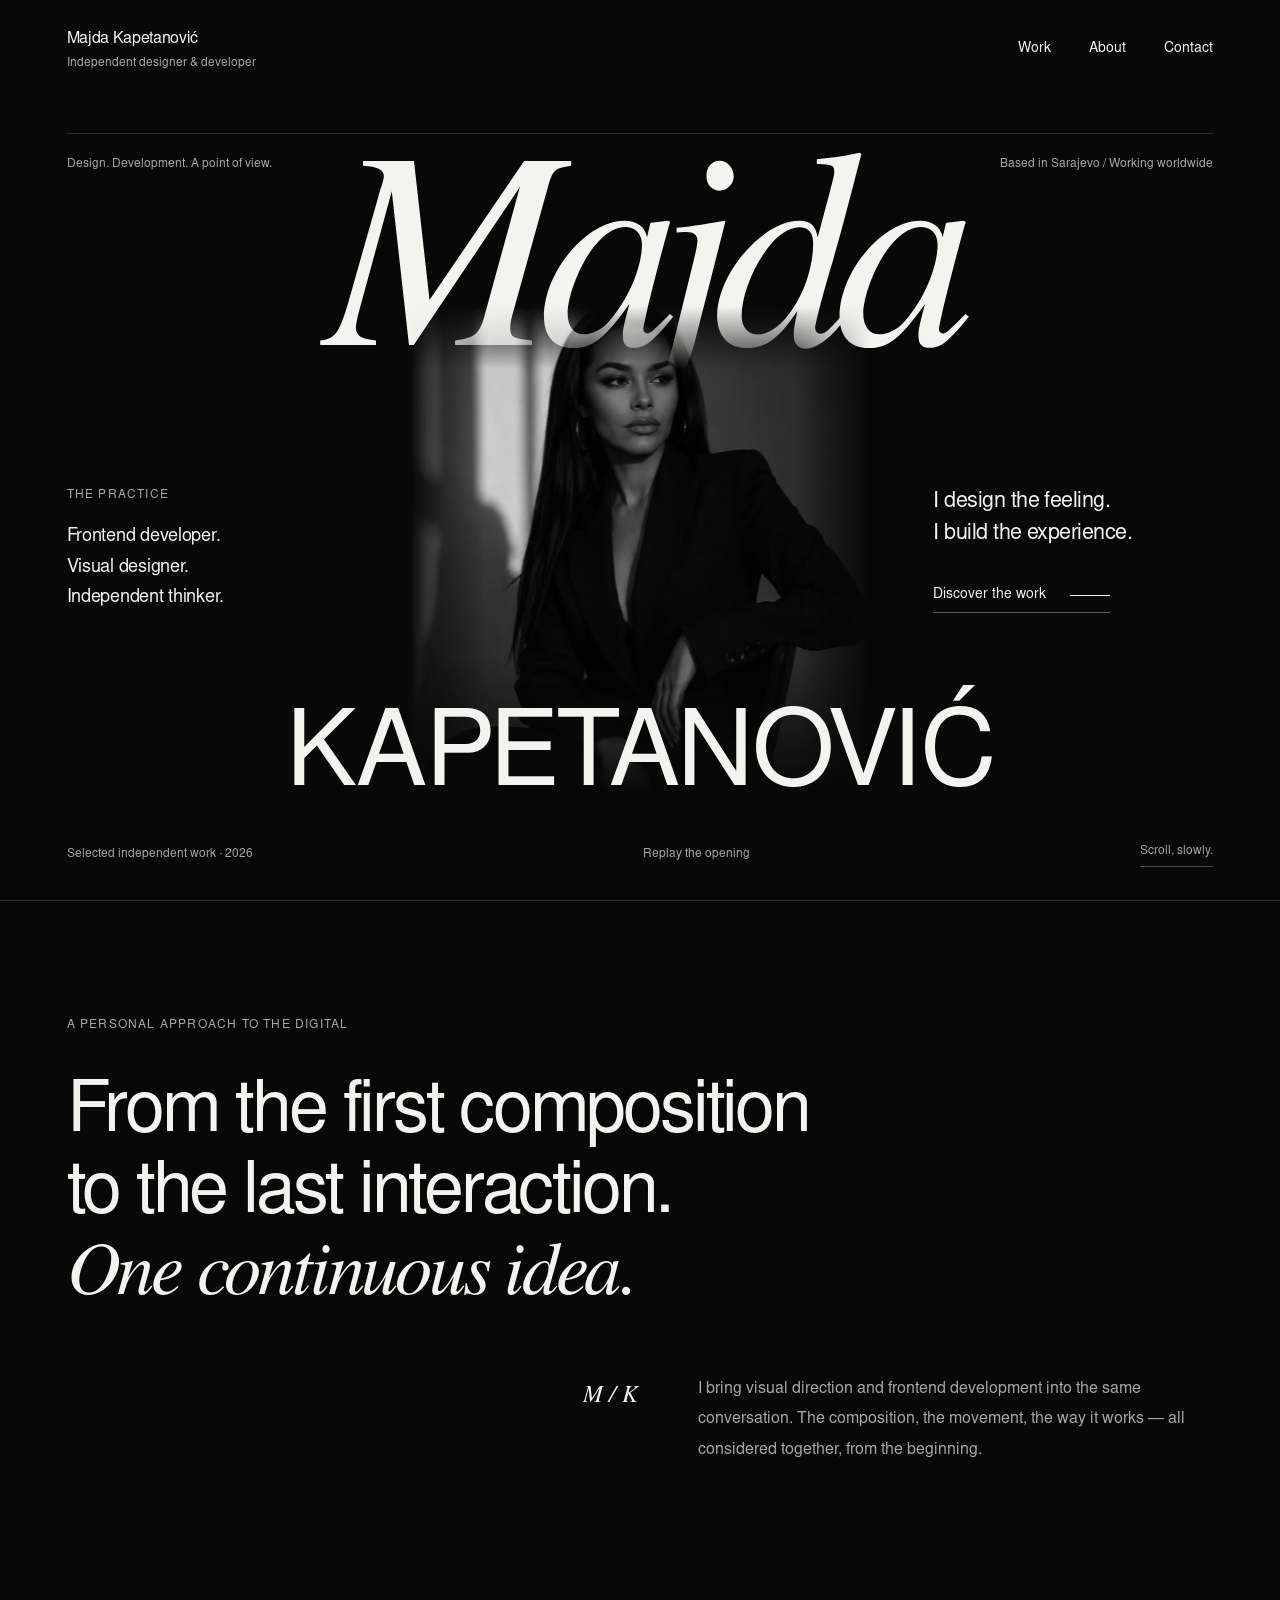
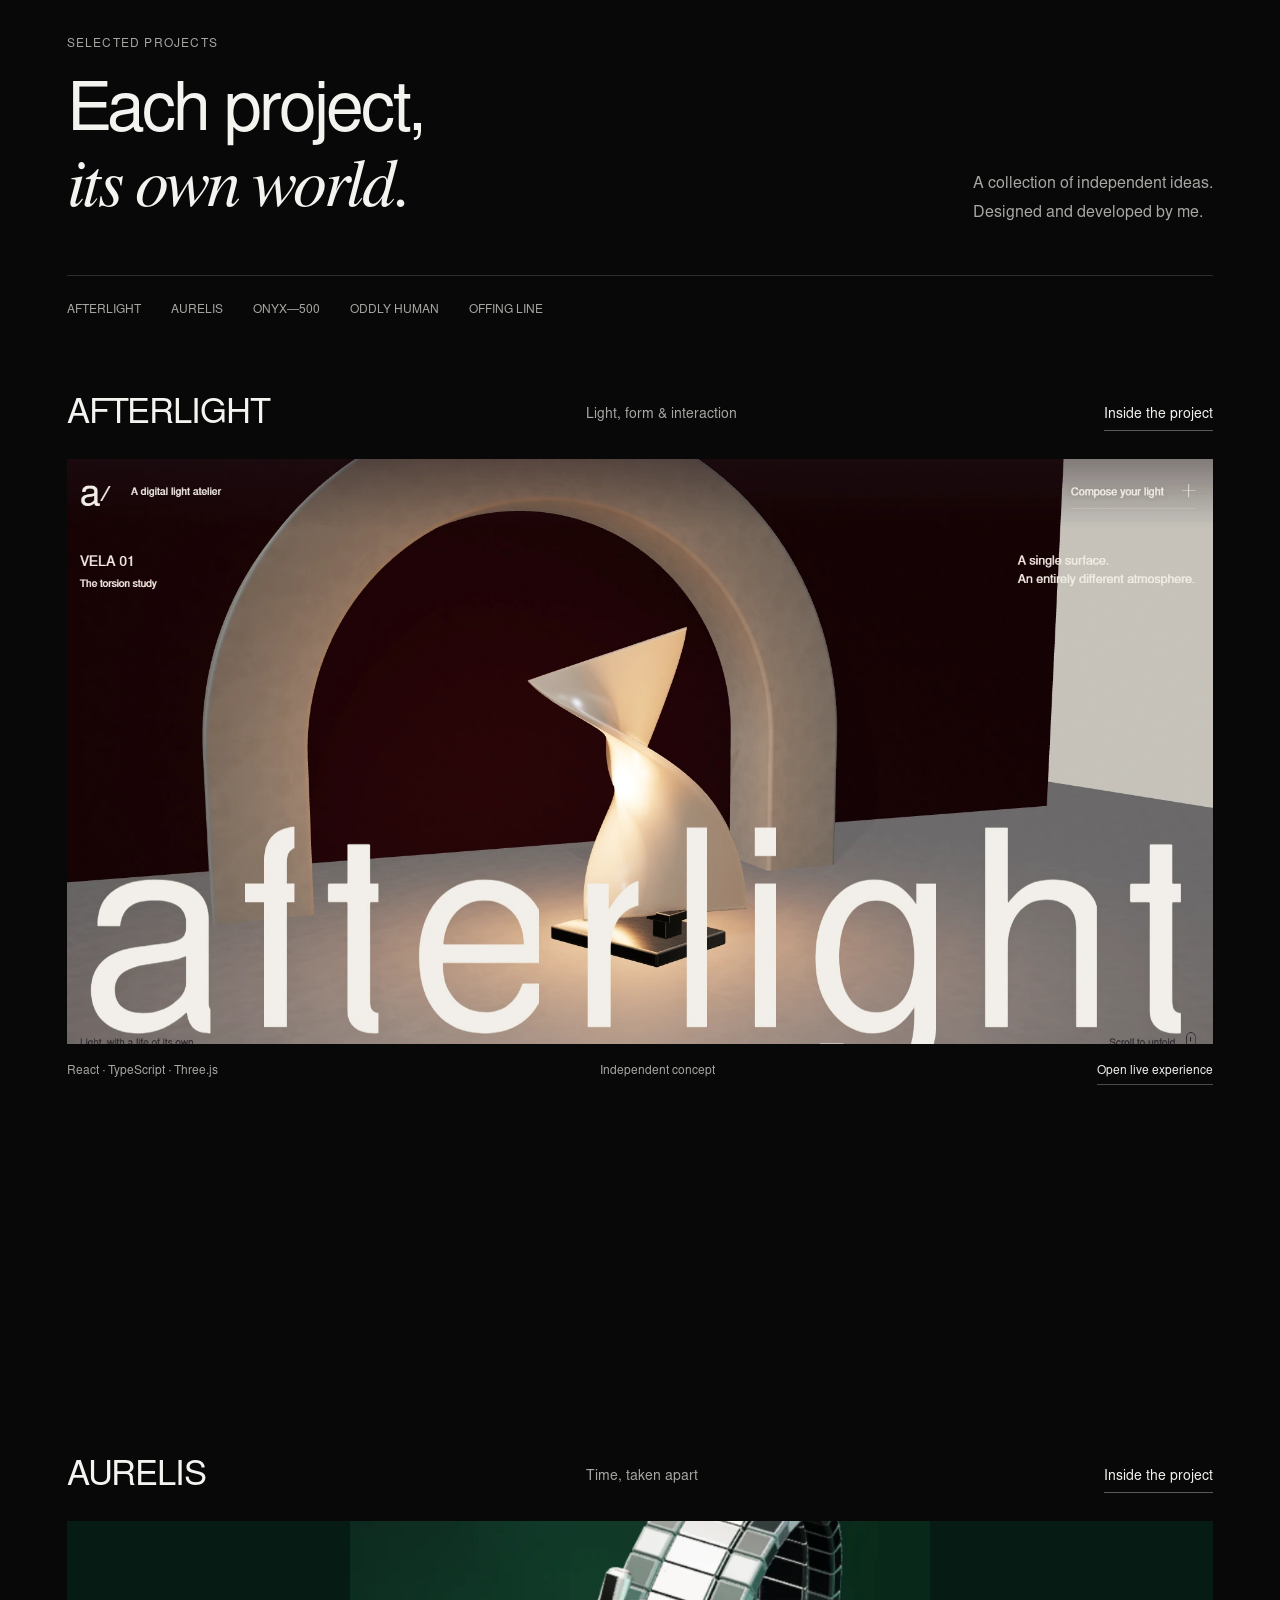
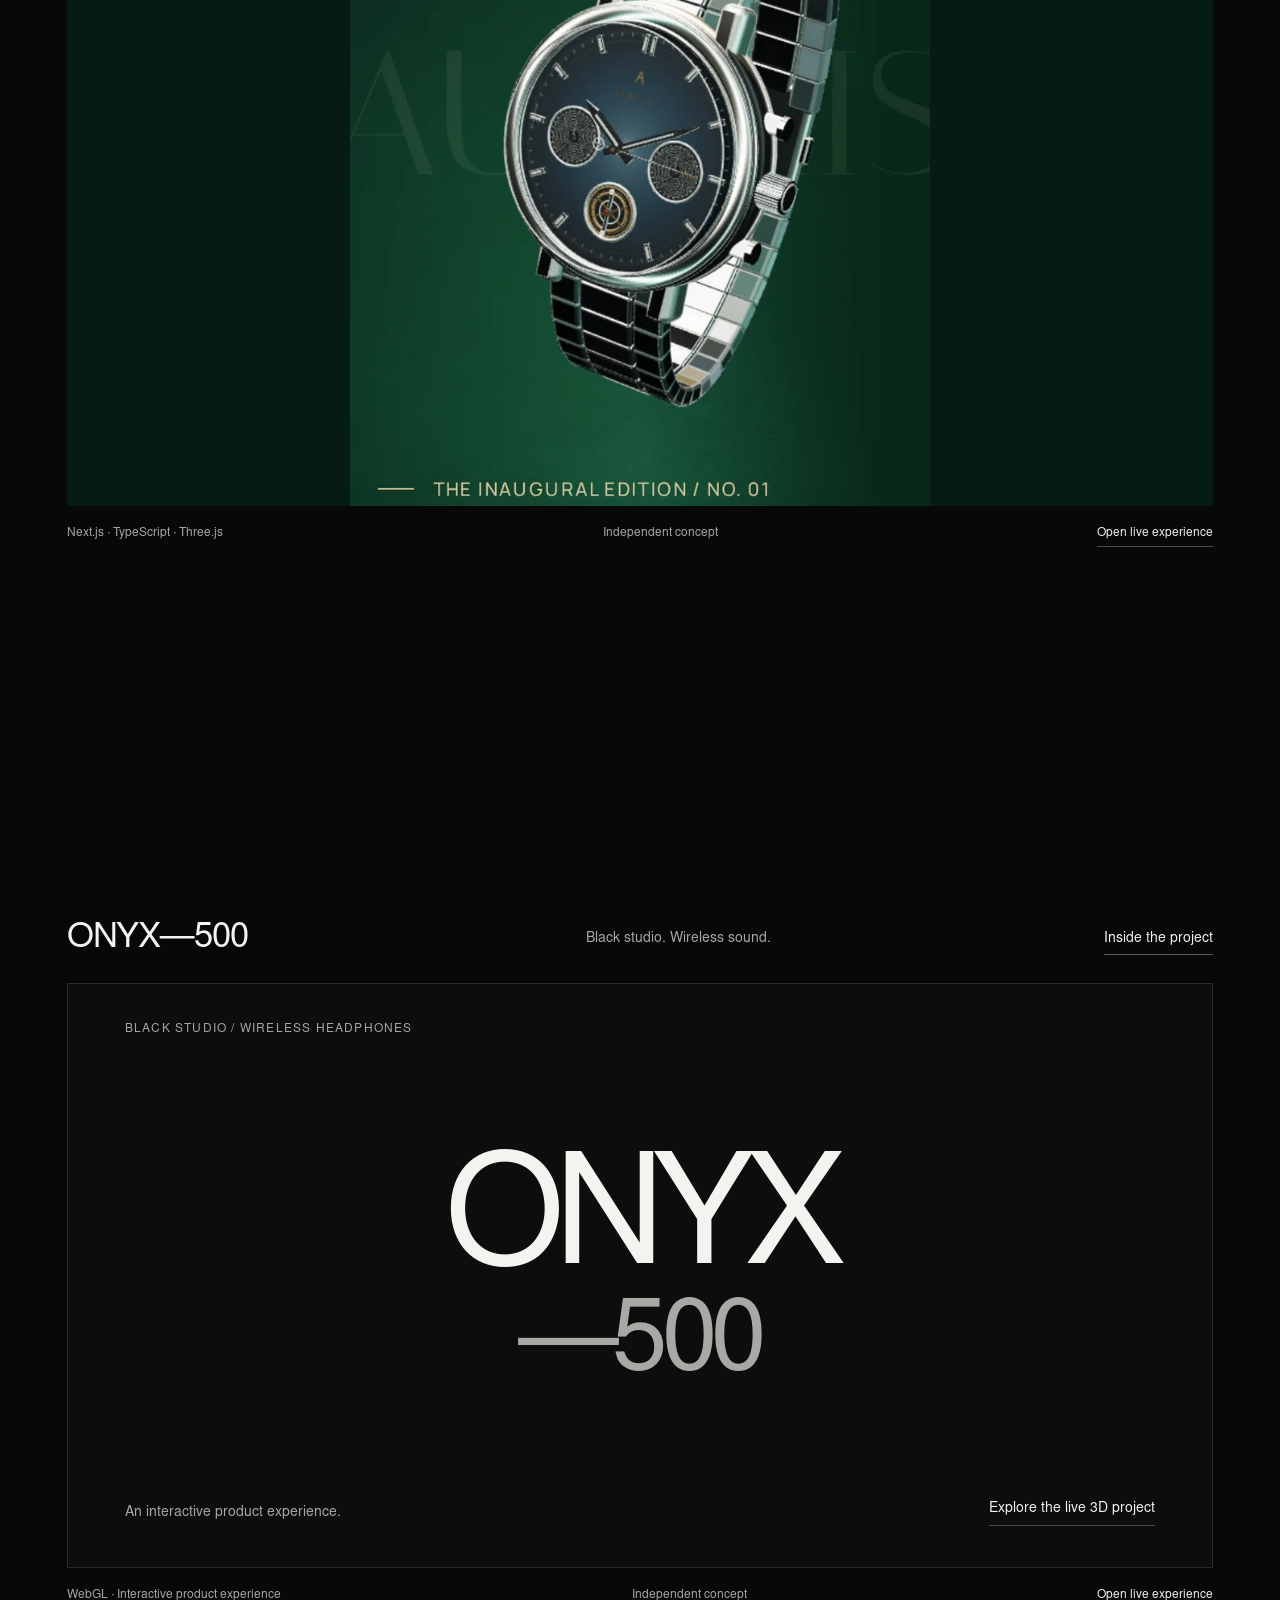
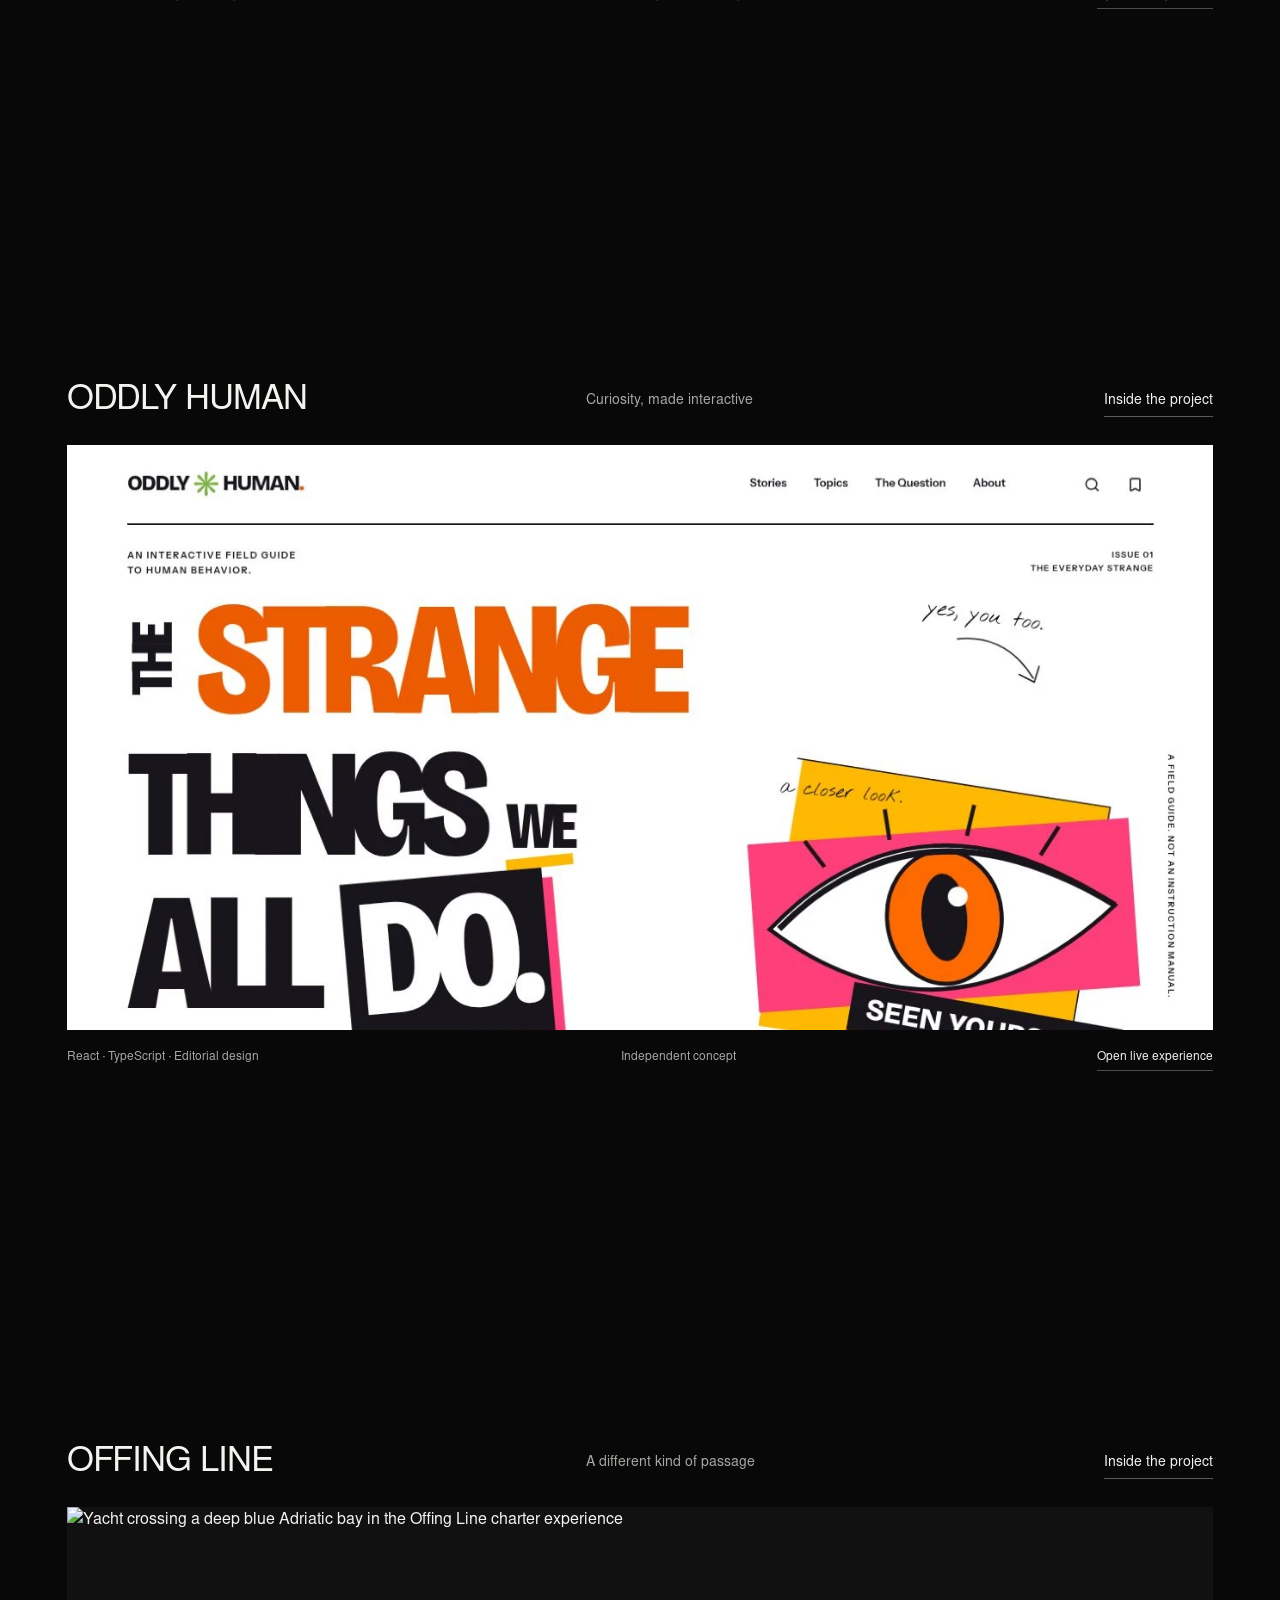
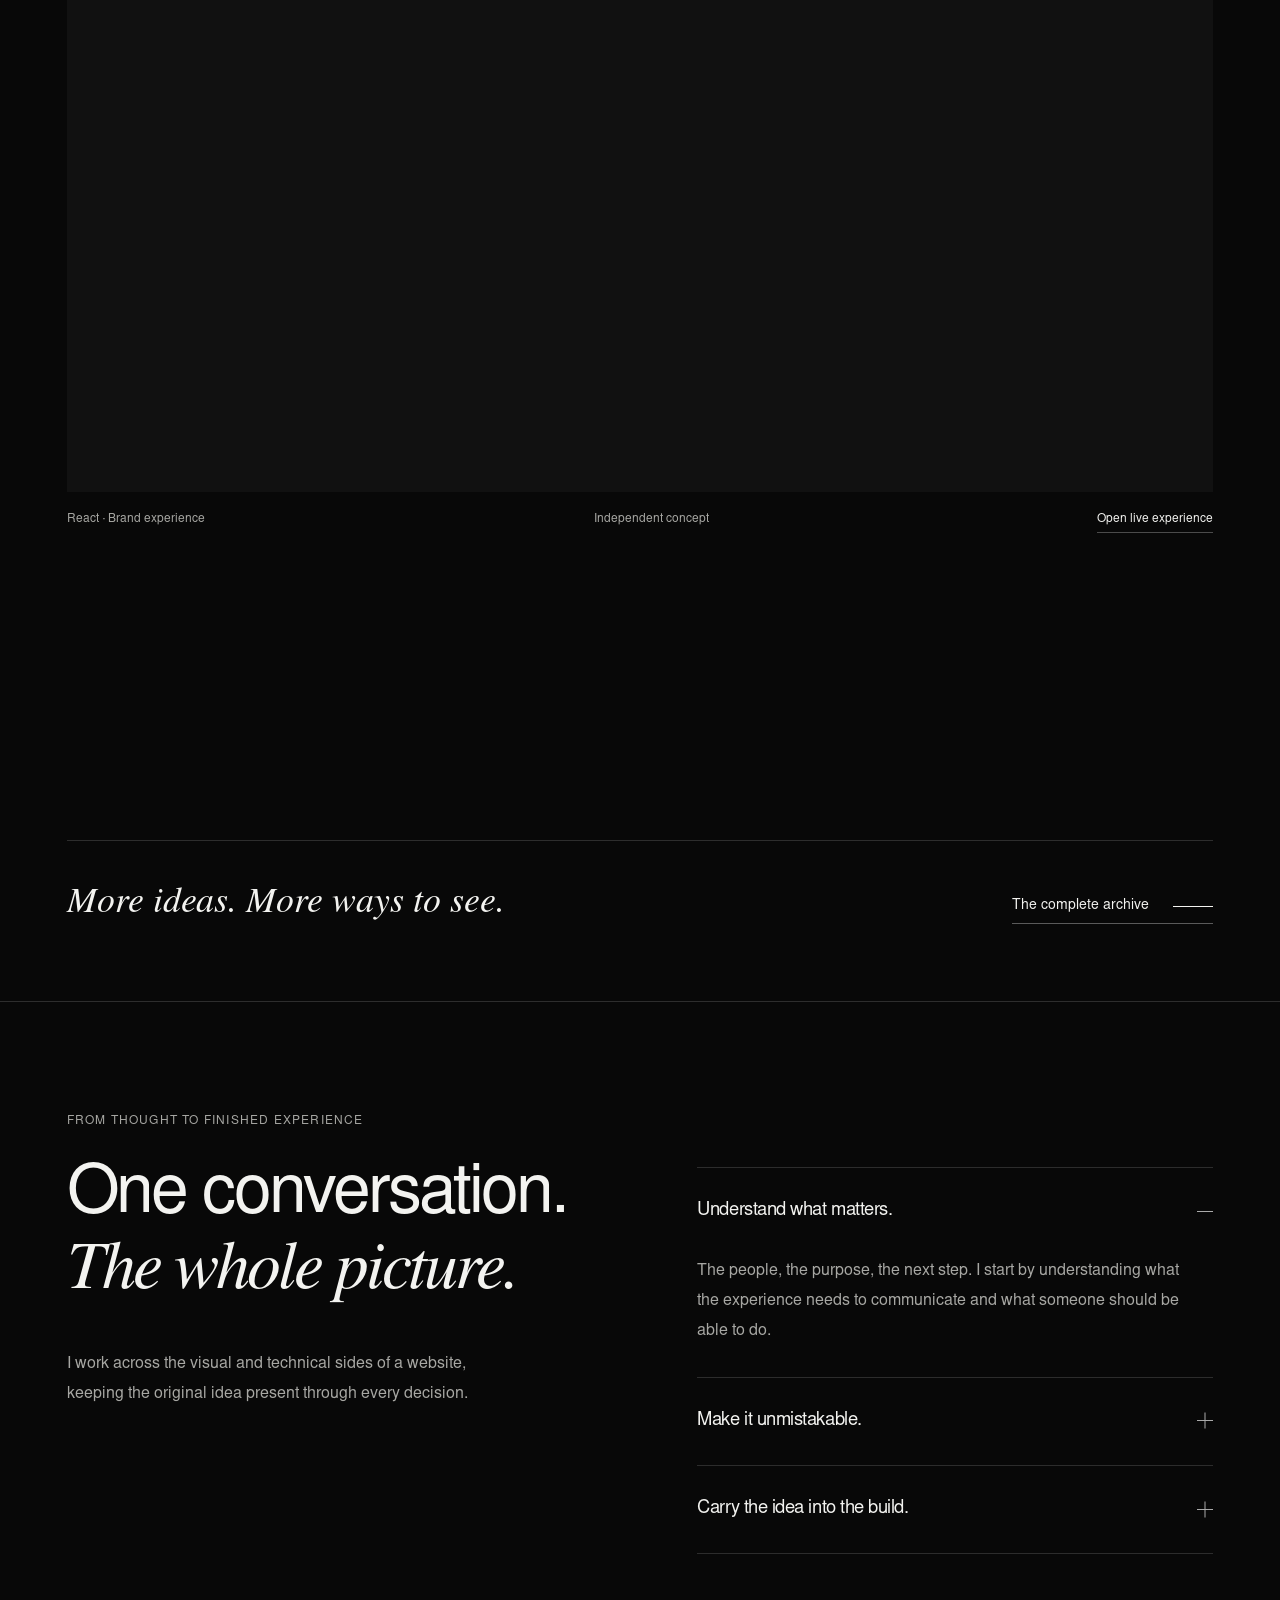
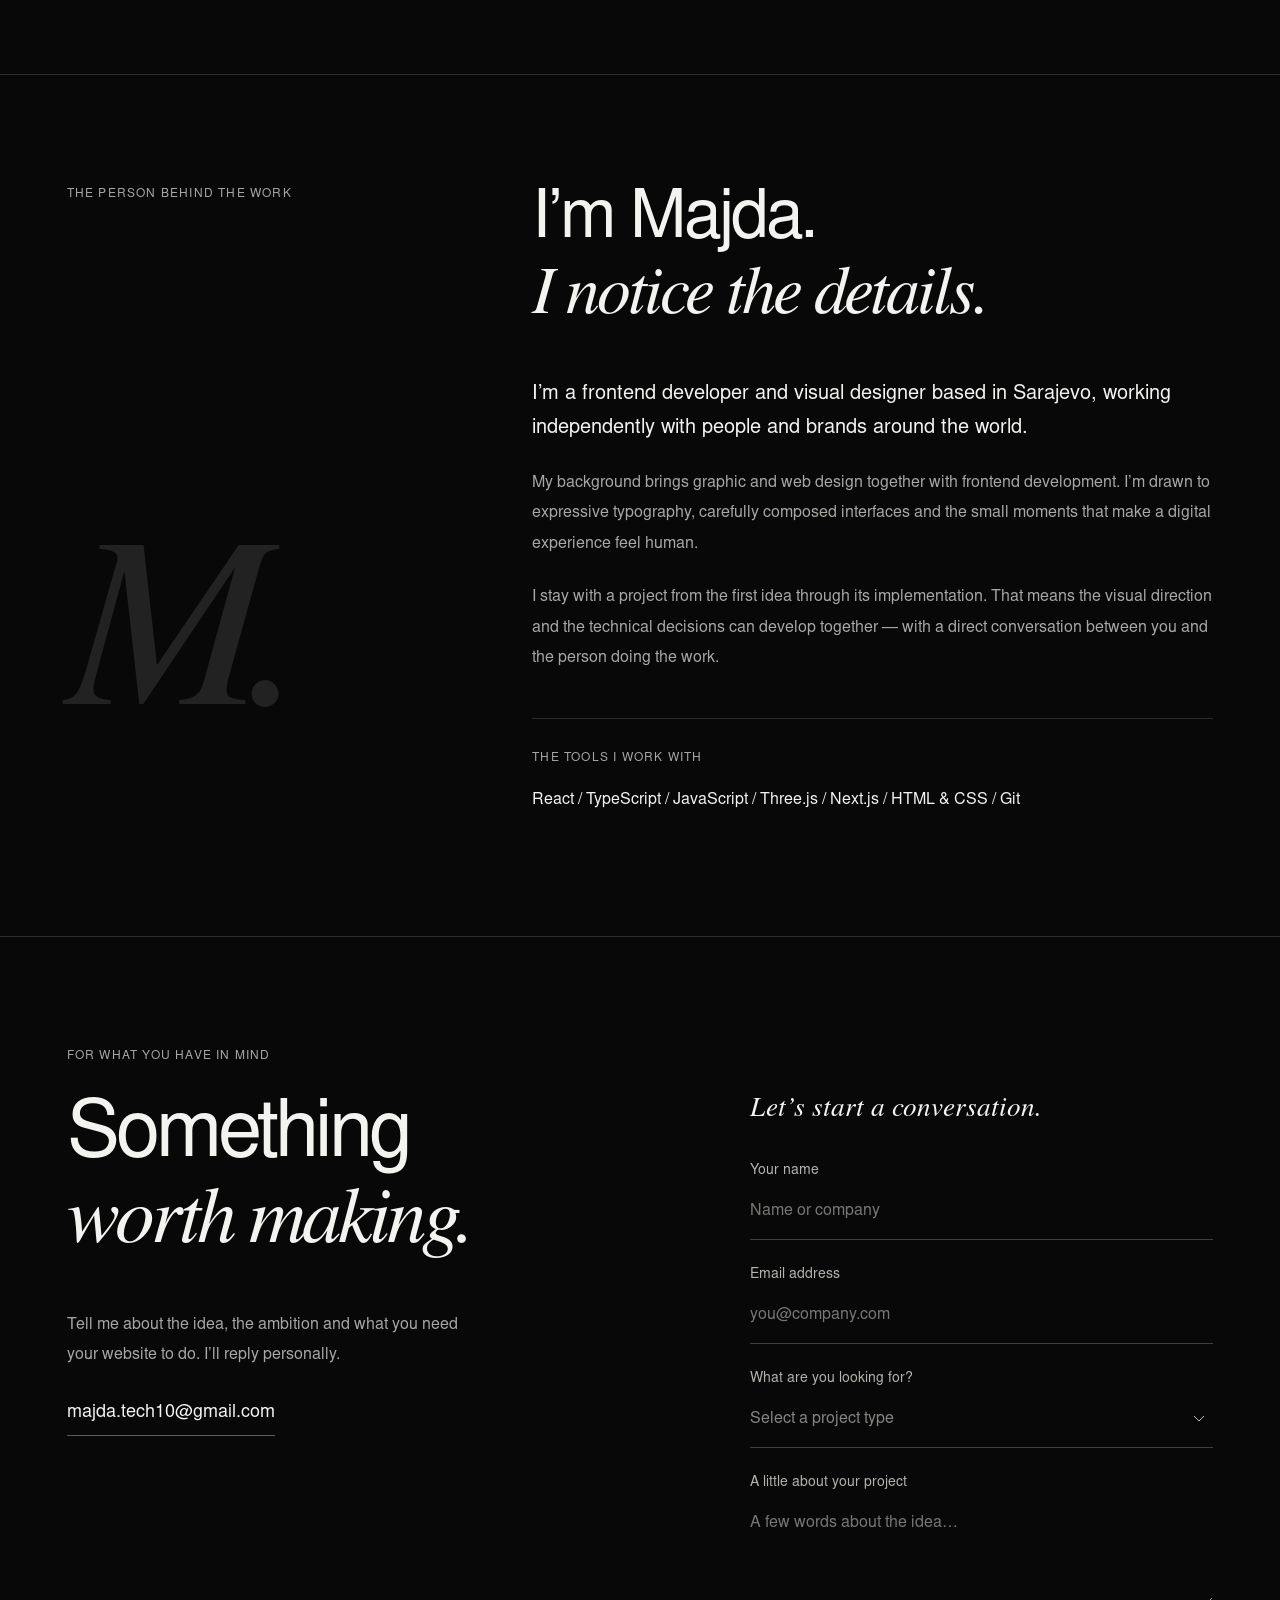
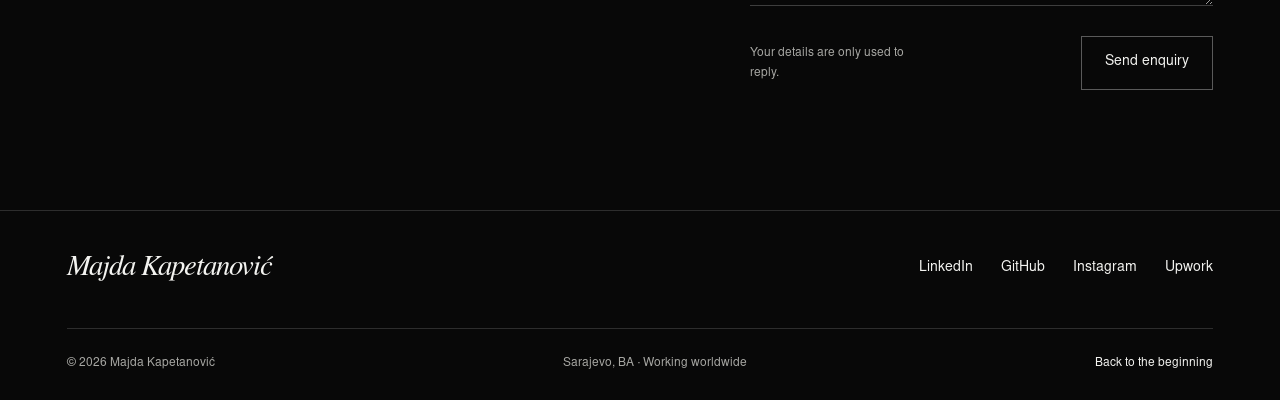
==== commit 3ea45f53: "Publish isolated monochrome review with verified pre-redesign restore points" ====
--- a/index.html
+++ b/index.html
@@ -1,90 +1,5 @@
-<!doctype html><html lang="en"><head>
-<meta charset="utf-8"><meta name="viewport" content="width=device-width,initial-scale=1">
-<title>Majda Kapetanović — Digital experiences, with intention.</title>
-<meta name="description" content="Majda Kapetanović is an independent frontend developer and visual designer in Sarajevo. Distinctive websites, cinematic 3D and thoughtful digital experiences.">
-<meta name="theme-color" content="#0b0b0c"><meta name="color-scheme" content="dark">
-<link rel="canonical" href="https://majdakapetanovic.com/">
-<meta property="og:type" content="website"><meta property="og:title" content="Majda Kapetanović — Digital experiences, with intention.">
-<meta property="og:description" content="Visual instinct. Technical intent. Independent design and creative development from Sarajevo, working worldwide.">
-<meta property="og:url" content="https://majdakapetanovic.com/"><meta property="og:image" content="https://majdakapetanovic.com/images/social-preview.png">
-<meta name="twitter:card" content="summary_large_image"><meta name="twitter:image" content="https://majdakapetanovic.com/images/social-preview.png">
-<link rel="icon" href="/favicon.svg" type="image/svg+xml"><link rel="apple-touch-icon" href="/apple-touch-icon.png">
-<link rel="preload" href="/assets/atelier-sans.woff" as="font" type="font/woff" crossorigin>
-<link rel="preload" href="/assets/atelier-serif.woff" as="font" type="font/woff" crossorigin>
-<link rel="stylesheet" href="/atelier.css"><script src="/atelier.js" defer></script>
-<script type="application/ld+json">
-      {
-        "@context": "https://schema.org",
-        "@graph": [
-          {
-            "@type": "WebSite",
-            "@id": "https://majdakapetanovic.com/#website",
-            "url": "https://majdakapetanovic.com/",
-            "name": "Majda Kapetanović Portfolio",
-            "description": "Frontend development portfolio featuring React and TypeScript applications, responsive websites and visual interface work.",
-            "inLanguage": "en",
-            "publisher": {
-              "@id": "https://majdakapetanovic.com/#person"
-            }
-          },
-          {
-            "@type": "ProfilePage",
-            "@id": "https://majdakapetanovic.com/#profile",
-            "url": "https://majdakapetanovic.com/",
-            "name": "Majda Kapetanović | Frontend Developer & Visual Designer",
-            "description": "Portfolio of Majda Kapetanović, a frontend developer and visual designer in Sarajevo.",
-            "inLanguage": "en",
-            "isPartOf": {
-              "@id": "https://majdakapetanovic.com/#website"
-            },
-            "mainEntity": {
-              "@id": "https://majdakapetanovic.com/#person"
-            }
-          },
-          {
-            "@type": "Person",
-            "@id": "https://majdakapetanovic.com/#person",
-            "name": "Majda Kapetanović",
-            "url": "https://majdakapetanovic.com/",
-            "image": "https://majdakapetanovic.com/images/about-makii.jpeg",
-            "jobTitle": "Frontend Developer and Visual Designer",
-            "email": "mailto:majda.tech10@gmail.com",
-            "mainEntityOfPage": {
-              "@id": "https://majdakapetanovic.com/#profile"
-            },
-            "homeLocation": {
-              "@type": "Place",
-              "name": "Sarajevo, Bosnia and Herzegovina"
-            },
-            "sameAs": [
-              "https://github.com/majda03",
-              "https://www.linkedin.com/in/majda-kapetanovi%C4%87-b5982b284/",
-              "https://www.instagram.com/codedvibrations/",
-              "https://www.upwork.com/freelancers/~017c87bd321f2e297f"
-            ],
-            "knowsAbout": [
-              "Frontend Development",
-              "React",
-              "TypeScript",
-              "JavaScript",
-              "React Router",
-              "State Management",
-              "Vitest",
-              "Responsive Web Design",
-              "UI Design",
-              "Interactive Interfaces",
-              "Visual Storytelling"
-            ]
-          }
-        ]
-      }
-    </script></head><body>
-<a class="skip" href="#main-content">Skip to content</a>
-<div class="reading-progress" aria-hidden="true"></div><header class="site-header" id="top"><a class="identity" href="/" aria-label="Majda Kapetanović, home"><span class="monogram" aria-hidden="true">m<span>k</span>.</span><span class="identity-name">Majda Kapetanović<small>Design & creative development</small></span></a><nav id="navigation" aria-label="Main navigation"><a href="/#selected-work">Selected work</a><a href="/#about">The person</a><a class="nav-contact" href="/#contact">Let’s talk <span class="contact-star" aria-hidden="true">✷</span></a></nav><button class="menu-toggle" aria-expanded="false" aria-controls="navigation" aria-label="Open navigation"><span></span><span></span></button></header><main id="main-content"><section id="home" class="hero" aria-labelledby="hero-title"><div class="hero-topline"><span>Independent frontend developer & visual designer</span><span class="edition">Sarajevo, BA / Worldwide</span></div><div class="hero-copy"><h1 id="hero-title" aria-label="Digital experiences, with intention."><span class="hero-line"><span>Digital</span></span><span class="hero-line"><span>experiences,</span></span><span class="hero-line hero-serif"><span>with intention.</span></span></h1><div class="hero-description"><span class="tiny-cross" aria-hidden="true">✷</span><p>I bring visual instinct and technical thinking together to build websites you remember.<br><span>From the first impression to the final interaction.</span></p></div><a class="text-link hero-link" href="#selected-work">Enter the work <span class="link-orbit" aria-hidden="true">+</span></a></div>
-<div class="sculpture" aria-label="An original interactive, reflective ribbon sculpture"><svg class="sculpture-poster" viewBox="0 0 600 650" aria-hidden="true"><defs><linearGradient id="metal" x1="0" y1="0" x2="1" y2="1"><stop stop-color="#2c161e"/><stop offset=".3" stop-color="#d4b5aa"/><stop offset=".42" stop-color="#fff0dc"/><stop offset=".55" stop-color="#3f2028"/><stop offset=".8" stop-color="#c58878"/><stop offset="1" stop-color="#21131b"/></linearGradient></defs><path d="M302 96C64 98 114 534 355 514C550 498 511 170 301 174C114 178 122 458 332 461C522 464 503 98 302 96Z" fill="none" stroke="url(#metal)" stroke-width="55"/></svg><canvas id="ribbon" aria-hidden="true"></canvas><div class="sculpture-caption"><span>Instinct, in motion.</span><span>Move to explore</span></div><button class="motion-toggle" type="button" aria-pressed="false">Pause motion</button></div>
-<div class="hero-bottom"><span>Visual direction. Creative development.<br>One considered experience.</span><a href="#selected-work" class="scroll-cue"><span class="scroll-track" aria-hidden="true"></span>Scroll to discover</a><span class="hero-year">Selected work<br>2026</span></div></section>
-<section class="intro section-shell" aria-label="Design philosophy"><p class="eyebrow" data-reveal>A point of view</p><p class="intro-statement" data-reveal>The feeling is the beginning.<br><span class="muted">The thinking makes it</span> <em>work.</em></p><div class="intro-note" data-reveal><span class="tiny-cross" aria-hidden="true">✷</span><p>A distinct identity. A natural interaction. A reason to stay.<br>I care about what a website makes you feel — and what it helps you do.</p></div></section>
-<section id="selected-work" class="work section-shell" aria-labelledby="work-title"><div class="section-heading"><div><p class="eyebrow" data-reveal>Selected independent projects</p><h2 id="work-title" data-reveal>Different worlds.<br><em>The same intention.</em></h2></div><p class="section-aside" data-reveal>Original concepts, designed and developed<br>to explore what a website can become.</p></div><article class="project project-afterlight project-wide" data-reveal><a class="project-visual" href="/work/afterlight.html" aria-label="Explore the AFTERLIGHT project"><div class="project-image"><img src="/assets/afterlight.webp" alt="Afterlight VELA 01 sculptural lamp against a burgundy architectural setting" loading="lazy" decoding="async" width="1348" height="926"></div><div class="project-visual-top"><span>Light, form & interaction</span><span>Independent concept</span></div><span class="project-disc" aria-hidden="true">View<br>project <b>+</b></span></a><div class="project-meta"><div><span class="eyebrow">React · TypeScript · Three.js</span><h3><a href="/work/afterlight.html">AFTERLIGHT</a></h3></div><p>A digital light atelier where a sculptural lamp unfolds into a study of form, material and atmosphere.</p></div></article><div class="project-pair"><article class="project project-aurelis " data-reveal><a class="project-visual" href="/work/aurelis.html" aria-label="Explore the AURELIS project"><div class="project-image"><img src="/images/aurelis-watch.webp" alt="Aurelis sculptural 3D luxury watch" loading="lazy" decoding="async" width="1348" height="926"></div><div class="project-visual-top"><span>Time, taken apart</span><span>Independent concept</span></div><span class="project-disc" aria-hidden="true">View<br>project <b>+</b></span></a><div class="project-meta"><div><span class="eyebrow">Next.js · TypeScript · Three.js</span><h3><a href="/work/aurelis.html">AURELIS</a></h3></div><p>A cinematic watch experience. A closer look at time, through movement, construction and meticulous detail.</p></div></article><article class="project project-oddly-human " data-reveal><a class="project-visual" href="/work/oddly-human.html" aria-label="Explore the ODDLY HUMAN project"><div class="project-image"><img src="/assets/oddly.webp" alt="Oddly Human expressive orange and white editorial homepage" loading="lazy" decoding="async" width="1348" height="926"></div><div class="project-visual-top"><span>Curiosity, made interactive</span><span>Independent concept</span></div><span class="project-disc" aria-hidden="true">View<br>project <b>+</b></span></a><div class="project-meta"><div><span class="eyebrow">React · TypeScript · Editorial design</span><h3><a href="/work/oddly-human.html">ODDLY HUMAN</a></h3></div><p>An independent field guide to human behaviour. Expressive typography, vivid colour and interactions that invite a second thought.</p></div></article></div><article class="project project-offing-line project-wide" data-reveal><a class="project-visual" href="/work/offing-line.html" aria-label="Explore the OFFING LINE project"><div class="project-image"><img src="https://offing-line.vercel.app/images/passage-retouched-1920.webp" alt="Yacht crossing a deep blue Adriatic bay in the Offing Line charter experience" loading="lazy" decoding="async" width="1348" height="926"></div><div class="project-visual-top"><span>A different kind of passage</span><span>Independent concept</span></div><span class="project-disc" aria-hidden="true">View<br>project <b>+</b></span></a><div class="project-meta"><div><span class="eyebrow">React · Brand experience</span><h3><a href="/work/offing-line.html">OFFING LINE</a></h3></div><p>A considered charter experience connecting coastal discovery, vessel selection and an enquiry worth making.</p></div></article><div class="work-end" data-reveal><p>Different challenges. The same attention to detail.</p><a class="text-link" href="/all-work.html">Explore the complete archive <span class="link-orbit" aria-hidden="true">+</span></a></div></section><section class="practice section-shell" id="approach" aria-labelledby="practice-title"><div class="practice-intro" data-reveal><p class="eyebrow">The way I think</p><h2 id="practice-title">It should feel<br><em>inevitable.</em></h2><p>The right visual language. The right pace. A clear next step.<br>Every detail has a reason to be there.</p></div><div class="practice-list"><details open data-reveal><summary><span>Find the intention.</span><i aria-hidden="true"></i></summary><div><p>Before the first layout, I look at the business, the people it needs to reach and the action that matters. A beautiful experience starts with a clear purpose.</p><span>Discovery · Structure · User journeys</span></div></details><details data-reveal><summary><span>Give it a point of view.</span><i aria-hidden="true"></i></summary><div><p>Typography, composition, colour and motion work as a language. I shape that language around the identity of the project, so the experience feels unmistakably its own.</p><span>Art direction · Interface design · Motion</span></div></details><details data-reveal><summary><span>Build the whole feeling.</span><i aria-hidden="true"></i></summary><div><p>I carry the design into responsive frontend development. The small interactions, the mobile experience and the functional details receive the same care as the opening screen.</p><span>Frontend · Creative coding · Refinement</span></div></details></div></section>
-<section id="about" class="about section-shell" aria-labelledby="about-title"><div class="about-portrait" data-reveal><img src="/images/about-makii-800.webp" alt="Majda Kapetanović, frontend developer and visual designer" width="800" height="1200" loading="lazy"><span class="portrait-note">The person behind the pixels.</span></div><div class="about-copy"><p class="eyebrow" data-reveal>A designer’s eye. A developer’s mind.</p><h2 id="about-title" data-reveal>Hi, I’m Majda.<br><em>I follow the details.</em></h2><p class="about-lead" data-reveal>I’m an independent frontend developer and visual designer based in Sarajevo, creating digital experiences for people and brands everywhere.</p><p data-reveal>I notice the space between letters. The moment a transition settles. The way a small interaction can make an interface feel natural. For me, these details are where a website finds its character.</p><p data-reveal>My work brings that visual sensitivity into the build — from expressive brand websites and interactive 3D experiences to practical web applications. I stay with the project from the first idea through the final implementation.</p><div class="about-signoff" data-reveal><span class="signature">Majda.</span><span>One person. A direct conversation.<br>Design and development, together.</span></div></div></section>
-<div class="toolkit section-shell" data-reveal><p class="eyebrow">The tools behind the feeling</p><p>React <span>·</span> TypeScript <span>·</span> JavaScript <span>·</span> Three.js <span>·</span> Next.js <span>·</span> HTML & CSS</p></div>
-<section class="contact section-shell" id="contact" aria-labelledby="contact-title"><div class="contact-intro"><p class="eyebrow" data-reveal>For what comes next</p><h2 id="contact-title" data-reveal>Let’s make<br>something<br><em>worth feeling.</em></h2><p data-reveal>A brand ready for its next chapter. An idea that deserves a distinct experience. Tell me what you have in mind.</p><a class="email-link" href="mailto:majda.tech10@gmail.com" data-reveal>majda.tech10@gmail.com</a><p class="contact-location" data-reveal>Based in Sarajevo. Working worldwide.<br>Available for projects and creative collaborations.</p></div><form id="project-enquiry" action="https://formspree.io/f/maqlanry" method="POST" data-reveal><p class="form-title">Start a conversation.</p><input type="hidden" name="_subject" value="New portfolio project enquiry"><label>Your name<input name="name" autocomplete="name" placeholder="Name or company" required maxlength="120"></label><label>Email address<input type="email" name="email" autocomplete="email" placeholder="you@company.com" required maxlength="254"></label><label>What are you imagining?<select name="service" required><option value="" disabled selected>Select a project type</option><option>Website design & development</option><option>Interactive / 3D experience</option><option>Frontend development</option><option>Visual & interface design</option><option>Creative collaboration</option><option>Something else</option></select></label><label>A little about your project<textarea name="message" placeholder="The idea, the ambition, the details…" rows="3" required minlength="10" maxlength="6000"></textarea></label><label class="honey" aria-hidden="true">Leave this empty<input name="_gotcha" tabindex="-1" autocomplete="off"></label><div class="form-bottom"><small>Your details are only used to reply.</small><button class="submit" type="submit">Send enquiry <span aria-hidden="true">+</span></button></div><p class="form-status" role="status" aria-live="polite" hidden></p></form></section></main><footer class="site-footer"><a class="footer-signature" href="/">Majda Kapetanović<span>Independent by choice. Intentional by nature.</span></a><div class="socials"><a href="https://www.linkedin.com/in/majda-kapetanovi%C4%87-b5982b284/" target="_blank" rel="noopener noreferrer">LinkedIn</a><a href="https://github.com/majda03" target="_blank" rel="noopener noreferrer">GitHub</a><a href="https://www.instagram.com/codedvibrations/" target="_blank" rel="noopener noreferrer">Instagram</a><a href="https://www.upwork.com/freelancers/~017c87bd321f2e297f" target="_blank" rel="noopener noreferrer">Upwork</a></div><div class="footer-bottom"><span>© 2026 Majda Kapetanović</span><span>Sarajevo · Working worldwide</span><a href="#top">Back to the beginning</a></div></footer></body></html>+<!doctype html><html lang="en"><head><meta charset="utf-8"><meta name="viewport" content="width=device-width,initial-scale=1"><title>Majda Kapetanović — Design & Creative Development</title><meta name="description" content="Independent frontend developer and visual designer in Sarajevo. Distinctive websites, interactive experiences and considered digital identities."><meta name="theme-color" content="#080808"><meta name="color-scheme" content="dark"><link rel="canonical" href="https://majdakapetanovic.com/"><meta property="og:title" content="Majda Kapetanović — Design & Creative Development"><meta property="og:description" content="Independent frontend developer and visual designer in Sarajevo. Distinctive websites, interactive experiences and considered digital identities."><meta property="og:url" content="https://majdakapetanovic.com/"><meta property="og:type" content="website"><meta property="og:image" content="https://majdakapetanovic.com/images/social-preview.png"><meta name="twitter:card" content="summary_large_image"><link rel="icon" href="/favicon.svg" type="image/svg+xml"><link rel="preload" href="/assets/atelier-sans.woff" as="font" type="font/woff" crossorigin><link rel="preload" href="/assets/atelier-serif.woff" as="font" type="font/woff" crossorigin><script>try{if(!location.hash&&!matchMedia('(prefers-reduced-motion: reduce)').matches&&sessionStorage.getItem('mk-opening')!=='seen')document.documentElement.classList.add('opening-pending')}catch{}</script><link rel="stylesheet" href="/signature.css"><script src="/signature.js" defer></script><script type="application/ld+json">{"@context": "https://schema.org", "@type": "WebPage", "name": "Majda Kapetanović — Design & Creative Development", "url": "https://majdakapetanovic.com/", "author": {"@type": "Person", "name": "Majda Kapetanović", "url": "https://majdakapetanovic.com/"}}</script></head><body><a class="skip-link" href="#main-content">Skip to content</a><div class="opening" aria-hidden="true"><div class="opening-inner"><p class="opening-name">Majda Kapetanović</p><span class="opening-rule"></span><p class="opening-sub">A considered first impression.</p></div><button class="opening-skip" type="button" tabindex="-1">Skip opening</button></div><header class="site-header" id="top"><a class="brand" href="/" aria-label="Majda Kapetanović home">Majda Kapetanović<span>Independent designer & developer</span></a><nav id="site-navigation" aria-label="Main navigation"><a href="/#selected-work">Work</a><a href="/#about">About</a><a href="/#contact">Contact</a></nav><button class="menu-button" type="button" aria-label="Open navigation" aria-expanded="false" aria-controls="site-navigation"><span></span><span></span></button></header><main id="main-content"><section class="hero shell" id="home" aria-labelledby="hero-name"><div class="hero-top"><span>Design. Development. A point of view.</span><span>Based in Sarajevo / Working worldwide</span></div><h1 id="hero-name" aria-label="Majda Kapetanović"><span class="name-first">Majda</span><span class="name-last">Kapetanović</span></h1><div class="hero-portrait"><img src="/images/about-makii.jpeg" alt="Majda Kapetanović" width="1022" height="1325" fetchpriority="high" decoding="async"></div><div class="hero-role"><span class="small-label">The practice</span><p>Frontend developer.<br>Visual designer.<br>Independent thinker.</p></div><div class="hero-note"><p>I design the feeling.<br>I build the experience.</p><a class="line-link" href="#selected-work">Discover the work<span class="link-line" aria-hidden="true"></span></a></div><div class="hero-bottom"><span>Selected independent work · 2026</span><button type="button" class="replay-opening">Replay the opening</button><span class="hero-scroll">Scroll, slowly.</span></div></section>
+<section class="manifesto shell" aria-labelledby="manifesto-title"><p class="small-label" data-reveal>A personal approach to the digital</p><h2 id="manifesto-title" data-reveal>From the first composition<br>to the last interaction.<br><em>One continuous idea.</em></h2><div class="manifesto-bottom" data-reveal><span class="simple-mark" aria-hidden="true">M / K</span><p>I bring visual direction and frontend development into the same conversation. The composition, the movement, the way it works — all considered together, from the beginning.</p></div></section>
+<section class="selected-work shell" id="selected-work" aria-labelledby="work-title"><div class="section-intro"><div><p class="small-label" data-reveal>Selected projects</p><h2 id="work-title" data-reveal>Each project,<br><em>its own world.</em></h2></div><p data-reveal>A collection of independent ideas.<br>Designed and developed by me.</p></div><div class="project-index" aria-label="Jump to a project"><a href="#project-afterlight">AFTERLIGHT</a><a href="#project-aurelis">AURELIS</a><a href="#project-onyx-500">ONYX—500</a><a href="#project-oddly-human">ODDLY HUMAN</a><a href="#project-offing-line">OFFING LINE</a></div><article class="work-chapter chapter-afterlight" id="project-afterlight"><div class="chapter-pin"><div class="chapter-top"><h3><a href="/work/afterlight.html">AFTERLIGHT</a></h3><p>Light, form & interaction</p><a class="quiet-link" href="/work/afterlight.html">Inside the project</a></div><a class="chapter-image" href="/work/afterlight.html" style="view-transition-name: project-afterlight" aria-label="Explore AFTERLIGHT"><img src="/assets/afterlight-real.webp" alt="Afterlight VELA 01 sculptural lamp against a burgundy architectural setting" loading="lazy" decoding="async" width="1875" height="1013"></a><div class="chapter-bottom"><span>React · TypeScript · Three.js</span><span>Independent concept</span><a href="https://afterlight-atelier.vercel.app/" target="_blank" rel="noopener noreferrer">Open live experience</a></div></div></article><article class="work-chapter chapter-aurelis" id="project-aurelis"><div class="chapter-pin"><div class="chapter-top"><h3><a href="/work/aurelis.html">AURELIS</a></h3><p>Time, taken apart</p><a class="quiet-link" href="/work/aurelis.html">Inside the project</a></div><a class="chapter-image" href="/work/aurelis.html" style="view-transition-name: project-aurelis" aria-label="Explore AURELIS"><img src="/images/aurelis-watch.webp" alt="Aurelis sculptural 3D luxury watch" loading="lazy" decoding="async" width="1875" height="1013"></a><div class="chapter-bottom"><span>Next.js · TypeScript · Three.js</span><span>Independent concept</span><a href="https://aurelis-atelier-omega.vercel.app/" target="_blank" rel="noopener noreferrer">Open live experience</a></div></div></article><article class="work-chapter chapter-onyx-500" id="project-onyx-500"><div class="chapter-pin"><div class="chapter-top"><h3><a href="/work/onyx-500.html">ONYX—500</a></h3><p>Black studio. Wireless sound.</p><a class="quiet-link" href="/work/onyx-500.html">Inside the project</a></div><a class="chapter-image" href="/work/onyx-500.html" style="view-transition-name: project-onyx-500" aria-label="Explore ONYX—500"><div class="onyx-title-art" aria-label="ONYX 500 interactive headphone project"><span class="onyx-kicker">BLACK STUDIO / WIRELESS HEADPHONES</span><strong>ONYX<span>—500</span></strong><span class="onyx-note">An interactive product experience.</span><span class="onyx-live">Explore the live 3D project</span></div></a><div class="chapter-bottom"><span>WebGL · Interactive product experience</span><span>Independent concept</span><a href="https://onyx-500-wireless-headphones.vercel.app/" target="_blank" rel="noopener noreferrer">Open live experience</a></div></div></article><article class="work-chapter chapter-oddly-human" id="project-oddly-human"><div class="chapter-pin"><div class="chapter-top"><h3><a href="/work/oddly-human.html">ODDLY HUMAN</a></h3><p>Curiosity, made interactive</p><a class="quiet-link" href="/work/oddly-human.html">Inside the project</a></div><a class="chapter-image" href="/work/oddly-human.html" style="view-transition-name: project-oddly-human" aria-label="Explore ODDLY HUMAN"><img src="/assets/oddly.webp" alt="Oddly Human expressive orange and white editorial homepage" loading="lazy" decoding="async" width="1875" height="1013"></a><div class="chapter-bottom"><span>React · TypeScript · Editorial design</span><span>Independent concept</span><a href="https://oddly-human-coral.vercel.app/" target="_blank" rel="noopener noreferrer">Open live experience</a></div></div></article><article class="work-chapter chapter-offing-line" id="project-offing-line"><div class="chapter-pin"><div class="chapter-top"><h3><a href="/work/offing-line.html">OFFING LINE</a></h3><p>A different kind of passage</p><a class="quiet-link" href="/work/offing-line.html">Inside the project</a></div><a class="chapter-image" href="/work/offing-line.html" style="view-transition-name: project-offing-line" aria-label="Explore OFFING LINE"><img src="https://offing-line.vercel.app/images/passage-retouched-1920.webp" alt="Yacht crossing a deep blue Adriatic bay in the Offing Line charter experience" loading="lazy" decoding="async" width="1875" height="1013"></a><div class="chapter-bottom"><span>React · Brand experience</span><span>Independent concept</span><a href="https://offing-line.vercel.app/" target="_blank" rel="noopener noreferrer">Open live experience</a></div></div></article><div class="archive-prompt"><p>More ideas. More ways to see.</p><a class="line-link" href="/all-work.html">The complete archive<span class="link-line" aria-hidden="true"></span></a></div></section><section class="practice shell" aria-labelledby="practice-title"><div class="practice-heading"><p class="small-label" data-reveal>From thought to finished experience</p><h2 id="practice-title" data-reveal>One conversation.<br><em>The whole picture.</em></h2><p data-reveal>I work across the visual and technical sides of a website, keeping the original idea present through every decision.</p></div><div class="practice-rows"><details open data-reveal><summary>Understand what matters.<span aria-hidden="true"></span></summary><p>The people, the purpose, the next step. I start by understanding what the experience needs to communicate and what someone should be able to do.</p></details><details data-reveal><summary>Make it unmistakable.<span aria-hidden="true"></span></summary><p>Typography, imagery, space and motion become a visual language built around the project. The identity should feel specific, considered and natural.</p></details><details data-reveal><summary>Carry the idea into the build.<span aria-hidden="true"></span></summary><p>I develop the responsive frontend, connect the interactions and refine the details across screen sizes. The final experience should work as well as it looks.</p></details></div></section>
+<section class="about shell" id="about" aria-labelledby="about-title"><div class="about-margin"><p class="small-label">The person behind the work</p><span class="about-signature" aria-hidden="true">M.</span></div><div class="about-story"><h2 id="about-title" data-reveal>I’m Majda.<br><em>I notice the details.</em></h2><p class="about-lead" data-reveal>I’m a frontend developer and visual designer based in Sarajevo, working independently with people and brands around the world.</p><p data-reveal>My background brings graphic and web design together with frontend development. I’m drawn to expressive typography, carefully composed interfaces and the small moments that make a digital experience feel human.</p><p data-reveal>I stay with a project from the first idea through its implementation. That means the visual direction and the technical decisions can develop together — with a direct conversation between you and the person doing the work.</p><div class="skills" data-reveal><span class="small-label">The tools I work with</span><p>React / TypeScript / JavaScript / Three.js / Next.js / HTML & CSS / Git</p></div></div></section>
+<section class="contact shell" id="contact" aria-labelledby="contact-title"><div class="contact-heading"><p class="small-label" data-reveal>For what you have in mind</p><h2 id="contact-title" data-reveal>Something<br><em>worth making.</em></h2><p data-reveal>Tell me about the idea, the ambition and what you need your website to do. I’ll reply personally.</p><a class="email" href="mailto:majda.tech10@gmail.com" data-reveal>majda.tech10@gmail.com</a></div><form id="project-enquiry" action="https://formspree.io/f/maqlanry" method="POST" data-reveal><p class="form-heading">Let’s start a conversation.</p><input name="_subject" type="hidden" value="Portfolio project enquiry"><label>Your name<input name="name" placeholder="Name or company" autocomplete="name" required maxlength="120"></label><label>Email address<input name="email" type="email" placeholder="you@company.com" autocomplete="email" required maxlength="254"></label><label>What are you looking for?<select name="service" required><option value="" disabled selected>Select a project type</option><option>Design & development</option><option>Interactive / 3D experience</option><option>Frontend development</option><option>Visual & interface design</option><option>Creative collaboration</option><option>Something else</option></select></label><label>A little about your project<textarea name="message" placeholder="A few words about the idea…" rows="3" required minlength="10" maxlength="6000"></textarea></label><label class="honeypot" aria-hidden="true">Leave empty<input name="_gotcha" tabindex="-1" autocomplete="off"></label><div class="form-end"><small>Your details are only used to reply.</small><button type="submit">Send enquiry</button></div><p class="form-status" role="status" aria-live="polite" hidden></p></form></section></main><footer class="footer shell"><div class="footer-top"><a href="/" class="footer-name">Majda Kapetanović</a><div class="social-links"><a href="https://www.linkedin.com/in/majda-kapetanovi%C4%87-b5982b284/" target="_blank" rel="noopener noreferrer">LinkedIn</a><a href="https://github.com/majda03" target="_blank" rel="noopener noreferrer">GitHub</a><a href="https://www.instagram.com/codedvibrations/" target="_blank" rel="noopener noreferrer">Instagram</a><a href="https://www.upwork.com/freelancers/~017c87bd321f2e297f" target="_blank" rel="noopener noreferrer">Upwork</a></div></div><div class="footer-bottom"><span>© 2026 Majda Kapetanović</span><span>Sarajevo, BA · Working worldwide</span><a href="#top">Back to the beginning</a></div></footer></body></html>
--- a/signature.css
+++ b/signature.css
@@ -0,0 +1,29 @@
+@font-face{font-family:MK Sans;src:url('/assets/atelier-sans.woff') format('woff');font-weight:100 900;font-display:swap}
+@font-face{font-family:MK Serif;src:url('/assets/atelier-serif.woff') format('woff');font-weight:400;font-display:swap}
+:root{--black:#080808;--white:#f3f3f0;--muted:#a7a7a3;--line:#ffffff26;--sans:'MK Sans',Arial,sans-serif;--serif:'MK Serif',Georgia,serif;--gutter:5.2vw;--ease:cubic-bezier(.22,.74,.2,1);color-scheme:dark}
+*{box-sizing:border-box}html{scroll-behavior:smooth;scroll-padding-top:60px}body{margin:0;background:var(--black);color:var(--white);font:400 16px/1.7 var(--sans);-webkit-font-smoothing:antialiased}::selection{color:var(--black);background:var(--white)}a{color:inherit;text-decoration:none}button,input,select,textarea{font:inherit;color:inherit}button{background:none;border:0;cursor:pointer}a,button,summary{touch-action:manipulation;-webkit-tap-highlight-color:transparent}h1,h2,h3,p,figure{margin:0;font-weight:400}em{font:italic 1em var(--serif)}img{display:block;width:100%;height:auto}a:focus-visible,button:focus-visible,summary:focus-visible,input:focus-visible,textarea:focus-visible,select:focus-visible{outline:2px solid var(--white);outline-offset:6px}.shell{padding-left:var(--gutter);padding-right:var(--gutter)}.small-label{display:block;font-size:.75rem;line-height:1.5;letter-spacing:.1em;text-transform:uppercase;color:var(--muted)}.sr-only,.honeypot{position:absolute!important;width:1px;height:1px;overflow:hidden;clip:rect(0,0,0,0);white-space:nowrap}.skip-link{position:fixed;left:24px;top:-100px;z-index:200;background:var(--white);color:var(--black);padding:12px 20px}.skip-link:focus{top:20px}
+/* A monochrome opening with a deliberate, finite duration. */
+.opening{display:none;position:fixed;inset:0;background:#080808;z-index:100;color:var(--white);place-items:center;pointer-events:none}.opening.is-playing{display:grid;animation:curtain-lift 1.3s 2.1s var(--ease) both}.opening-inner{text-align:center;overflow:hidden;padding:40px 24px}.opening-name{font:400 clamp(32px,5vw,74px)/1.3 var(--serif);letter-spacing:-.04em;animation:opening-name 1.4s .1s var(--ease) both}.opening-rule{display:block;width:100%;height:1px;background:#ffffff45;transform-origin:center;animation:opening-rule 1.7s .2s var(--ease) both;margin:25px 0 18px}.opening-sub{font-size:.75rem;letter-spacing:.06em;color:#b8b8b4;animation:quiet-arrival 1.2s .8s both}.opening-skip{position:absolute;bottom:30px;right:var(--gutter);font-size:.75rem;color:var(--muted);padding:12px;pointer-events:auto}.opening-skip:hover{color:var(--white)}
+.site-header{height:100px;position:absolute;z-index:30;left:0;right:0;top:0;padding:0 var(--gutter);display:flex;align-items:center;justify-content:space-between;gap:30px}.brand{font-size:1rem;line-height:1.4;letter-spacing:-.02em}.brand>span{display:block;font-size:.75rem;color:var(--muted);letter-spacing:0;margin-top:4px}.site-header nav{display:flex;gap:38px;font-size:.875rem}.site-header nav a{padding:10px 0;position:relative}.site-header nav a:after{content:'';position:absolute;bottom:7px;left:0;right:0;height:1px;background:var(--white);transform:scaleX(0);transform-origin:left;transition:transform .45s var(--ease)}.site-header nav a:hover:after{transform:scaleX(1)}.menu-button{display:none}
+.hero{position:relative;isolation:isolate;height:100svh;min-height:880px;max-height:1200px;overflow:hidden}.hero-top{position:absolute;top:133px;left:var(--gutter);right:var(--gutter);border-top:1px solid var(--line);padding-top:20px;display:flex;justify-content:space-between;gap:30px;font-size:.75rem;color:var(--muted)}.hero h1{font-weight:400;line-height:1;text-align:center;letter-spacing:-.04em}.name-first{position:absolute;top:17%;left:0;right:0;font-family:var(--serif);font-size:min(22vw,350px);letter-spacing:-.075em;z-index:1}.name-last{position:absolute;bottom:9.5%;left:var(--gutter);right:var(--gutter);font-size:min(8.3vw,137px);letter-spacing:-.025em;line-height:1;text-transform:uppercase;z-index:3}.hero-portrait{position:absolute;left:50%;top:34%;width:36%;max-width:520px;height:54%;transform:translateX(-50%);z-index:2;overflow:hidden;mask-image:radial-gradient(ellipse 70% 85% at 50% 43%,#000 40%,transparent 78%)}.hero-portrait img{height:100%;object-fit:cover;object-position:center 25%;filter:grayscale(1);transform:scale(1.02)}.hero-role{position:absolute;left:var(--gutter);top:54%;width:25%;max-width:300px;z-index:4}.hero-role>p{font-size:1.13rem;line-height:1.7;margin-top:18px;letter-spacing:-.015em}.hero-note{position:absolute;right:var(--gutter);top:54%;width:24%;max-width:280px;z-index:4}.hero-note>p{font-size:1.35rem;line-height:1.5;letter-spacing:-.025em}.line-link{display:inline-flex;align-items:center;gap:24px;font-size:.875rem;line-height:1.5;padding:12px 0;position:relative}.line-link:after,.quiet-link:after{content:'';position:absolute;bottom:5px;left:0;right:0;height:1px;background:#ffffff55;transform-origin:left;transition:transform .6s var(--ease)}.line-link:hover:after,.quiet-link:hover:after{transform:scaleX(.45)}.link-line{width:40px;height:1px;background:var(--white);position:relative;transition:width .6s var(--ease)}.line-link:hover .link-line{width:62px}.hero-note .line-link{margin-top:22px}.hero-bottom{position:absolute;bottom:26px;left:var(--gutter);right:var(--gutter);display:flex;justify-content:space-between;gap:20px;font-size:.75rem;color:var(--muted);z-index:4;align-items:center}.replay-opening{font-size:.75rem;color:var(--muted);padding:10px 0}.replay-opening:hover{color:var(--white)}.hero-scroll{border-bottom:1px solid #ffffff45;padding-bottom:4px}.hero.entered .hero-portrait{animation:portrait-unfold 1.9s var(--ease) both}.hero.entered .name-first{animation:name-arrival 1.8s var(--ease) both}.hero.entered .name-last{animation:quiet-arrival 1.6s .15s var(--ease) both}.hero.entered .hero-role,.hero.entered .hero-note{animation:quiet-arrival 1.5s .4s var(--ease) both}
+.manifesto{padding-top:115px;padding-bottom:120px;border-top:1px solid var(--line)}.manifesto>.small-label{margin-bottom:40px}.manifesto h2{font-size:clamp(42px,5.6vw,90px);line-height:1.13;letter-spacing:-.045em;max-width:1150px}.manifesto h2 em{font-size:1.04em}.manifesto-bottom{margin:48px 0 0 45%;display:grid;grid-template-columns:80px 1fr;gap:35px;align-items:start}.manifesto-bottom>p{font-size:1rem;line-height:1.9;color:var(--muted);max-width:500px}.simple-mark{font-family:var(--serif);font-size:1.5rem;white-space:nowrap;padding-top:4px}
+.selected-work{padding-top:50px}.section-intro{display:flex;justify-content:space-between;gap:60px;align-items:flex-end;padding-bottom:40px}.section-intro h2,.practice h2,.about h2{font-size:clamp(42px,5.3vw,85px);line-height:1.1;letter-spacing:-.045em}.section-intro .small-label{margin-bottom:25px}.section-intro>p{font-size:1rem;line-height:1.8;color:var(--muted);padding-bottom:7px}.project-index{display:flex;gap:30px;flex-wrap:wrap;border-top:1px solid var(--line);padding:24px 0 10px;font-size:.75rem;color:var(--muted)}.project-index a:hover{color:var(--white)}.work-chapter{position:relative;min-height:118svh;min-height:118vh;padding-top:40px}.chapter-pin{position:sticky;top:30px;background:var(--black);padding-top:25px;padding-bottom:25px}.chapter-top{display:grid;grid-template-columns:1fr 1fr auto;align-items:center;gap:20px;padding:0 0 22px}.chapter-top h3{font-size:clamp(26px,2.7vw,42px);line-height:1.2;letter-spacing:-.03em}.chapter-top>p{font-size:.875rem;color:var(--muted)}.quiet-link{display:inline-block;font-size:.875rem;position:relative;padding:8px 0}.chapter-image{display:block;position:relative;width:100%;height:65svh;min-height:400px;max-height:720px;overflow:hidden;background:#111}.chapter-image>img{height:100%;object-fit:cover;object-position:center;transition:transform 1.3s var(--ease)}.chapter-image:hover>img{transform:scale(1.025)}.chapter-afterlight .chapter-image img{object-fit:cover;object-position:center 52%}.chapter-aurelis .chapter-image{background:#061b13}.chapter-aurelis .chapter-image img{object-fit:contain;object-position:center}.chapter-oddly-human .chapter-image img{object-position:top}.chapter-bottom{display:flex;justify-content:space-between;gap:24px;padding-top:17px;font-size:.75rem;color:var(--muted)}.chapter-bottom>a{color:var(--white);border-bottom:1px solid #ffffff45;padding-bottom:3px}.archive-prompt{padding:40px 0 70px;display:flex;align-items:center;justify-content:space-between;gap:30px;border-top:1px solid var(--line)}.archive-prompt>p{font:italic clamp(24px,2.8vw,40px)/1.4 var(--serif)}.onyx-title-art{width:100%;height:100%;background:#0d0d0d;border:1px solid #ffffff1f;padding:5%;display:flex;flex-direction:column;justify-content:center;position:relative;overflow:hidden}.onyx-title-art>strong{font:400 clamp(70px,12vw,180px)/.9 var(--sans);letter-spacing:-.075em;text-align:center}.onyx-title-art>strong>span{display:block;font-size:.65em;letter-spacing:-.065em;margin-top:5px;color:#a8a8a5}.onyx-kicker{position:absolute;top:6%;left:5%;font-size:.75rem;letter-spacing:.1em;color:var(--muted)}.onyx-note{position:absolute;bottom:7%;left:5%;font-size:.875rem;color:var(--muted)}.onyx-live{position:absolute;right:5%;bottom:7%;font-size:.875rem;border-bottom:1px solid #ffffff40;padding-bottom:3px}
+.practice{padding-top:110px;padding-bottom:120px;border-top:1px solid var(--line);display:grid;grid-template-columns:1fr 1fr;gap:10%}.practice-heading .small-label{margin-bottom:30px}.practice-heading>p:last-child{max-width:440px;font-size:1rem;color:var(--muted);margin-top:32px;line-height:1.9}.practice-rows{padding-top:55px}.practice-rows details{border-top:1px solid var(--line)}.practice-rows details:last-child{border-bottom:1px solid var(--line)}.practice-rows summary{list-style:none;display:flex;align-items:center;justify-content:space-between;cursor:pointer;gap:24px;padding:28px 0;font-size:1.15rem;letter-spacing:-.025em}.practice-rows summary::-webkit-details-marker{display:none}.practice-rows summary>span{position:relative;width:16px;height:16px;flex:none}.practice-rows summary>span:before,.practice-rows summary>span:after{content:'';position:absolute;left:0;top:7px;width:16px;height:1px;background:#aaa;transition:transform .45s var(--ease)}.practice-rows summary>span:after{transform:rotate(90deg)}.practice-rows details[open] summary>span:after{transform:rotate(0)}.practice-rows details>p{padding:0 24px 30px 0;font-size:1rem;color:var(--muted);line-height:1.9}.about{padding-top:110px;padding-bottom:120px;display:grid;grid-template-columns:.65fr 1.35fr;gap:12%;border-top:1px solid var(--line)}.about-margin{display:flex;flex-direction:column;justify-content:space-between}.about-signature{font:italic clamp(120px,19vw,270px)/1 var(--serif);letter-spacing:-.1em;color:#222;margin-bottom:35px}.about-story h2{margin-bottom:35px}.about-story>p{font-size:1rem;line-height:1.9;color:var(--muted);margin-top:23px;max-width:750px}.about-story>p.about-lead{font-size:1.25rem;line-height:1.7;color:var(--white)}.skills{margin-top:45px;padding-top:30px;border-top:1px solid var(--line)}.skills>p{margin-top:18px;font-size:1rem;line-height:1.9;max-width:620px}
+.contact{padding-top:110px;padding-bottom:120px;border-top:1px solid var(--line);display:grid;grid-template-columns:1fr .85fr;gap:12%}.contact-heading>.small-label{margin-bottom:32px}.contact-heading h2{font-size:clamp(54px,6.2vw,100px);line-height:1.05;letter-spacing:-.05em}.contact-heading h2 em{white-space:nowrap}.contact-heading>p:not(.small-label){font-size:1rem;color:var(--muted);margin-top:35px;max-width:420px;line-height:1.9}.email{font-size:1.125rem;display:inline-block;margin-top:27px;border-bottom:1px solid #ffffff55;padding-bottom:7px}form{padding-top:45px}.form-heading{font:italic 1.7rem/1.4 var(--serif);margin-bottom:30px}form label{display:block;font-size:.875rem;margin-top:24px;color:#b4b4ae}input,select,textarea{display:block;width:100%;background:transparent;border:0;border-bottom:1px solid #ffffff38;padding:14px 0;border-radius:0;outline:none;font-size:1rem;color:var(--white)}input::placeholder,textarea::placeholder{color:#777773;opacity:1}input:focus,select:focus,textarea:focus{border-bottom-color:var(--white)}textarea{resize:vertical;min-height:110px}select{appearance:none;padding-right:35px;background:url("data:image/svg+xml,%3Csvg xmlns='http://www.w3.org/2000/svg' width='12' height='8'%3E%3Cpath d='m1 1 5 5 5-5' stroke='%23bcbcb8' fill='none'/%3E%3C/svg%3E") no-repeat right 8px center}select:invalid{color:#858580}select option{background:#151515;color:var(--white)}.form-end{display:flex;align-items:center;justify-content:space-between;gap:25px;margin-top:30px}.form-end>small{font-size:.75rem;color:var(--muted);max-width:170px}.form-end>button{font-size:.875rem;padding:14px 23px;border:1px solid #ffffff55;white-space:nowrap;transition:background .4s,color .4s}.form-end>button:hover{background:var(--white);color:var(--black)}.form-end>button:disabled{cursor:wait;opacity:.5}.form-status{margin-top:22px;font-size:.875rem;line-height:1.8}.form-status a{text-decoration:underline}.footer{padding-top:40px;padding-bottom:26px;border-top:1px solid var(--line)}.footer-top{display:flex;align-items:center;justify-content:space-between;gap:30px;padding-bottom:40px}.footer-name{font:1.8rem/1.3 var(--serif);letter-spacing:-.04em}.social-links{display:flex;gap:28px;flex-wrap:wrap;font-size:.875rem}.social-links a{border-bottom:1px solid transparent}.social-links a:hover{border-color:var(--white)}.footer-bottom{display:flex;align-items:center;justify-content:space-between;gap:24px;font-size:.75rem;color:var(--muted);border-top:1px solid var(--line);padding-top:24px}.footer-bottom a{color:var(--white)}
+/* Project stories and archive use the same neutral visual system. */
+.archive{padding-top:185px;padding-bottom:40px}.archive>h1{font-size:clamp(70px,10vw,150px);line-height:.98;letter-spacing:-.06em;margin-top:30px}.archive-description{font-size:1rem;color:var(--muted);margin-top:35px}.archive-filters{display:flex;gap:14px;flex-wrap:wrap;margin:50px 0 40px}.archive-filters>button{padding:10px 18px;font-size:.875rem;border:1px solid var(--line)}.archive-filters>button[aria-pressed=true]{background:var(--white);color:var(--black)}.archive-grid{display:grid;grid-template-columns:1fr 1fr;gap:60px 35px;padding-bottom:75px}.archive-project[hidden]{display:none}.archive-image{display:block;aspect-ratio:1.5;overflow:hidden;background:#131313}.archive-image img{height:100%;object-fit:cover;transition:transform 1.2s var(--ease)}.archive-image:hover img{transform:scale(1.035)}.archive-aurelis .archive-image img{object-fit:contain;background:#061c13}.archive-oddly-human .archive-image img{object-position:top}.archive-meta{display:flex;align-items:start;justify-content:space-between;gap:25px;padding-top:20px}.archive-meta h2{font-size:1.5rem;line-height:1.3;letter-spacing:-.03em}.archive-meta>span{font-size:.75rem;color:var(--muted);max-width:180px;text-align:right;padding-top:3px}.archive-image .onyx-title-art>strong{font-size:7vw}.archive-image .onyx-kicker{font-size:.65rem}.archive-image .onyx-note{font-size:.75rem}.archive-image .onyx-live{display:none}.case{padding-top:160px}.back-link{font-size:.875rem;color:var(--muted);border-bottom:1px solid #ffffff35;padding-bottom:5px}.case-title{padding-top:70px;padding-bottom:55px}.case-title h1{font-size:clamp(52px,9vw,140px);line-height:1.08;letter-spacing:-.06em;margin:25px 0}.case-title>p:last-child{font:italic clamp(26px,3.2vw,46px)/1.4 var(--serif)}.case-visual{height:auto;max-height:800px;overflow:hidden;background:#111;min-height:400px}.case-visual img{width:100%;max-height:800px;object-fit:cover}.case-onyx-500 .case-visual{height:65vh}.case-facts{display:grid;grid-template-columns:1fr 1fr auto;gap:35px;padding:35px 0;border-bottom:1px solid var(--line);align-items:center}.case-facts p{font-size:1rem;line-height:1.8;margin-top:14px}.case-sections{padding:35px 0 70px}.case-sections>section{display:grid;grid-template-columns:1fr 1.3fr;gap:12%;padding:50px 0;border-bottom:1px solid var(--line)}.case-sections h2{font:italic 2.9rem/1.3 var(--serif);letter-spacing:-.035em}.case-sections p{font-size:1.05rem;line-height:1.95;color:var(--muted);max-width:730px}.case-next{padding:40px 0 85px}.case-next>a{display:block;font-size:clamp(42px,6vw,90px);line-height:1.1;letter-spacing:-.05em;margin-top:30px}
+/* Finite movement, never bounce, elastic letters, fake particles or overlays. */
+@keyframes curtain-lift{0%{clip-path:inset(0 0 0 0)}100%{clip-path:inset(0 0 100% 0);visibility:hidden}}@keyframes opening-name{from{opacity:0;transform:translateY(22px)}to{opacity:1;transform:translateY(0)}}@keyframes opening-rule{from{transform:scaleX(0)}to{transform:scaleX(1)}}@keyframes quiet-arrival{from{opacity:0;transform:translateY(18px)}to{opacity:1;transform:translateY(0)}}@keyframes name-arrival{from{opacity:.25;filter:blur(3px)}to{opacity:1;filter:blur(0)}}@keyframes portrait-unfold{from{clip-path:inset(0 0 100% 0);opacity:.5}to{clip-path:inset(0);opacity:1}}.will-reveal{opacity:0;transform:translateY(24px);transition:opacity 1.1s var(--ease),transform 1.1s var(--ease)}.will-reveal.is-revealed{opacity:1;transform:translateY(0)}
+@view-transition{navigation:auto}::view-transition-group(*){animation-duration:.9s;animation-timing-function:cubic-bezier(.22,.74,.2,1)}
+@media(min-width:1700px){:root{--gutter:max(6vw,calc((100vw - 1560px)/2))}}
+@media(max-width:1100px){.hero-role>p{font-size:1rem}.hero-note>p{font-size:1.15rem}.hero-role{width:26%}.hero-note{width:25%}.hero-portrait{width:40%}.manifesto-bottom{margin-left:34%}.practice{gap:7%}.about{gap:9%}.contact{gap:8%}.chapter-top{grid-template-columns:1fr 1fr auto}.case-facts{grid-template-columns:1fr 1fr}.case-facts .line-link{grid-column:1/-1;justify-self:start}.chapter-image{min-height:350px}.archive-meta{display:block}.archive-meta>span{display:block;text-align:left;max-width:none;margin-top:10px}}
+@media(min-width:761px) and (max-height:800px){.hero{min-height:740px}.hero-top{top:115px}.name-first{top:18%;font-size:21vw}.hero-portrait{top:33%;height:53%}.name-last{bottom:10%;font-size:8vw}.hero-role,.hero-note{top:53%}.chapter-image{height:61svh;min-height:330px}}
+@media(max-width:760px){:root{--gutter:6vw}html{scroll-padding-top:25px}.site-header{height:90px;gap:20px}.brand{font-size:.9rem}.brand>span{font-size:.65rem}.menu-button{display:block;width:44px;height:44px;padding:12px 8px;position:relative;z-index:35}.menu-button>span{display:block;height:1px;background:var(--white);margin:6px 0;transition:transform .45s var(--ease)}.menu-button[aria-expanded=true]>span:first-child{transform:translateY(3.5px) rotate(45deg)}.menu-button[aria-expanded=true]>span:last-child{transform:translateY(-3.5px) rotate(-45deg)}.site-header nav{display:none;position:absolute;left:var(--gutter);right:var(--gutter);top:83px;flex-direction:column;background:#101010;border:1px solid var(--line);padding:25px 30px;gap:12px;z-index:32}.site-header nav.is-open{display:flex}.site-header nav a{font-size:1.2rem;padding:14px 0}.hero{height:100svh;min-height:810px;max-height:1000px}.hero-top{top:107px;padding-top:16px;font-size:.65rem;line-height:1.5}.hero-top>span:first-child{max-width:190px}.hero-top>span:last-child{max-width:120px;text-align:right}.name-first{top:18.5%;font-size:30vw;letter-spacing:-.07em}.hero-portrait{width:88%;top:29%;height:48%;max-width:none;mask-image:radial-gradient(ellipse 65% 85% at 50% 43%,#000 35%,transparent 80%)}.name-last{bottom:22%;font-size:10vw;letter-spacing:-.04em;left:4vw;right:4vw}.hero-role{top:auto;bottom:10%;width:47%;left:var(--gutter)}.hero-role .small-label{display:none}.hero-role>p{font-size:.83rem;line-height:1.6;margin:0}.hero-note{top:auto;bottom:10%;width:44%;right:var(--gutter);text-align:right}.hero-note>p{font-size:.83rem;line-height:1.6}.hero-note .line-link{margin-top:8px;font-size:.75rem;gap:12px;white-space:nowrap}.link-line{width:22px}.hero-note .link-line{display:none}.hero-bottom{font-size:.65rem;bottom:18px;gap:15px;line-height:1.5}.hero-bottom>span:first-child{max-width:150px}.hero-bottom .replay-opening{display:none}.hero-scroll{white-space:nowrap}.opening-name{font-size:2.4rem}.opening-sub,.opening-skip{font-size:.75rem}.opening-rule{margin:22px 0 18px}.manifesto{padding-top:65px;padding-bottom:70px}.manifesto>.small-label{font-size:.7rem;margin-bottom:30px}.manifesto h2{font-size:clamp(30px,7.3vw,54px);line-height:1.19;letter-spacing:-.04em}.manifesto-bottom{margin:33px 0 0 10%;grid-template-columns:40px 1fr;gap:22px}.manifesto-bottom>p{font-size:1rem;line-height:1.8}.simple-mark{font-size:1rem}.selected-work{padding-top:30px}.section-intro{display:block;padding-bottom:30px}.section-intro .small-label{font-size:.75rem;margin-bottom:24px}.section-intro h2,.practice h2,.about h2{font-size:clamp(38px,9.2vw,65px);line-height:1.1}.section-intro>p{font-size:.95rem;margin-top:28px;line-height:1.8}.project-index{gap:14px 20px;font-size:.75rem;padding:20px 0 10px}.work-chapter{min-height:0;padding-top:28px;margin-bottom:42px}.chapter-pin{position:relative;top:auto;padding-top:16px;padding-bottom:0}.chapter-top{display:flex;flex-wrap:wrap;justify-content:space-between;gap:10px 20px;padding-bottom:18px}.chapter-top h3{font-size:1.9rem}.chapter-top>p{order:3;flex-basis:100%;font-size:.875rem}.quiet-link{font-size:.75rem}.chapter-image{height:auto;aspect-ratio:1.2;min-height:0;max-height:none}.chapter-afterlight .chapter-image{aspect-ratio:1.4}.chapter-afterlight .chapter-image img{object-fit:cover}.chapter-image>img{height:100%;min-height:100%;object-fit:cover}.chapter-bottom{flex-wrap:wrap;gap:10px 15px;padding-top:16px;font-size:.75rem}.chapter-bottom>span:nth-child(2){display:none}.chapter-bottom>a{margin-left:auto}.archive-prompt{display:block;padding:30px 0 55px}.archive-prompt>p{font-size:1.65rem;margin-bottom:14px}.line-link{font-size:.875rem}.onyx-title-art>strong{font-size:21vw}.onyx-kicker{font-size:.65rem;top:7%}.onyx-note{font-size:.75rem;bottom:8%}.onyx-live{display:none}.practice{display:block;padding-top:65px;padding-bottom:70px}.practice-heading>.small-label{font-size:.75rem;margin-bottom:28px}.practice-heading>p:last-child{margin-top:28px;font-size:1rem}.practice-rows{padding-top:30px}.practice-rows summary{font-size:1.08rem;padding:25px 0}.practice-rows details>p{font-size:1rem;padding-right:10px;line-height:1.8}.about{display:block;padding-top:60px;padding-bottom:70px}.about-margin>.small-label{font-size:.75rem;margin-bottom:30px}.about-signature{display:none}.about-story h2{margin-bottom:30px}.about-story>p.about-lead{font-size:1.13rem}.about-story>p{font-size:1rem;line-height:1.85}.skills{margin-top:32px;padding-top:25px}.skills>p{font-size:.95rem;line-height:2}.contact{display:block;padding-top:65px;padding-bottom:65px}.contact-heading>.small-label{font-size:.75rem;margin-bottom:30px}.contact-heading h2{font-size:clamp(45px,11.5vw,82px)}.contact-heading>p:not(.small-label){font-size:1rem;line-height:1.85;margin-top:28px}.email{font-size:1rem;margin-top:25px}form{padding-top:40px}.form-heading{font-size:1.6rem}.form-end{gap:15px}.form-end small{font-size:.75rem;max-width:150px}.form-end button{font-size:.875rem;flex:none;padding:13px 18px}.footer{padding-top:32px;padding-bottom:25px}.footer-top{display:block;padding-bottom:28px}.footer-name{font-size:1.65rem}.social-links{margin-top:25px;gap:22px;font-size:.8rem}.footer-bottom{font-size:.7rem;flex-wrap:wrap;gap:12px 20px;align-items:flex-start}.footer-bottom>a{flex-basis:100%;margin-top:8px}.archive{padding-top:150px;padding-bottom:20px}.archive>h1{font-size:clamp(62px,15vw,115px);margin-top:28px}.archive-description{font-size:1rem;line-height:1.8;margin-top:28px}.archive-filters{gap:8px;margin-top:35px;margin-bottom:30px}.archive-filters>button{font-size:.75rem;padding:10px 12px}.archive-grid{grid-template-columns:1fr;gap:38px;padding-bottom:50px}.archive-image{aspect-ratio:1.3}.archive-image .onyx-title-art>strong{font-size:22vw}.archive-image .onyx-kicker{font-size:.65rem}.archive-meta{padding-top:18px}.archive-meta h2{font-size:1.5rem}.archive-meta>span{font-size:.8rem}.case{padding-top:130px}.back-link{font-size:.8rem}.case-title{padding-top:40px;padding-bottom:30px}.case-title .small-label{font-size:.7rem}.case-title h1{font-size:clamp(36px,9.5vw,72px);margin:24px 0}.case-title>p:last-child{font-size:1.6rem}.case-visual{min-height:0}.case-visual img{min-height:240px;object-fit:cover}.case-onyx-500 .case-visual{height:50vh;min-height:300px}.case-facts{grid-template-columns:1fr;gap:25px;padding:28px 0}.case-facts .small-label{font-size:.7rem}.case-facts p{font-size:.95rem;margin-top:8px}.case-facts .line-link{grid-column:auto}.case-sections{padding-top:15px;padding-bottom:30px}.case-sections>section{display:block;padding:30px 0}.case-sections h2{font-size:2.1rem;margin-bottom:20px}.case-sections p{font-size:1rem;line-height:1.9}.case-next{padding:30px 0 55px}.case-next>a{font-size:2.5rem;margin-top:25px}}
+@media(max-width:380px){.hero{min-height:790px}.hero-role>p,.hero-note>p{font-size:.78rem}.hero-note .line-link{font-size:.7rem}.hero-top{font-size:.6rem}.hero-top>span:first-child{max-width:165px}.hero-top>span:last-child{max-width:100px}.name-first{top:19.5%}.name-last{bottom:23%}.hero-portrait{top:30%;height:46%}.form-end small{max-width:130px}.form-end button{padding:12px 16px}.contact-heading h2{font-size:11.1vw}}
+@media(prefers-reduced-motion:reduce){html{scroll-behavior:auto}*,*:before,*:after{animation:none!important;transition:none!important}.opening{display:none!important}.will-reveal{opacity:1!important;transform:none!important}::view-transition-group(*){animation:none!important}}
+
+.hero-portrait{mask-image:linear-gradient(to bottom,transparent 0%,#000 13%,#000 72%,transparent 100%),linear-gradient(to right,transparent 0%,#000 16%,#000 84%,transparent 100%);mask-composite:intersect}
+
+.opening-pending .opening{display:grid;animation:curtain-lift 1.3s 2.1s var(--ease) both}.opening.is-playing{pointer-events:auto}
+
+@media(max-width:760px){.hero-bottom .replay-opening{display:block;font-size:.65rem;max-width:78px;text-align:center;line-height:1.4}.hero-bottom>span:first-child{max-width:115px}.hero-bottom{gap:12px}.hero-scroll{font-size:.65rem}}
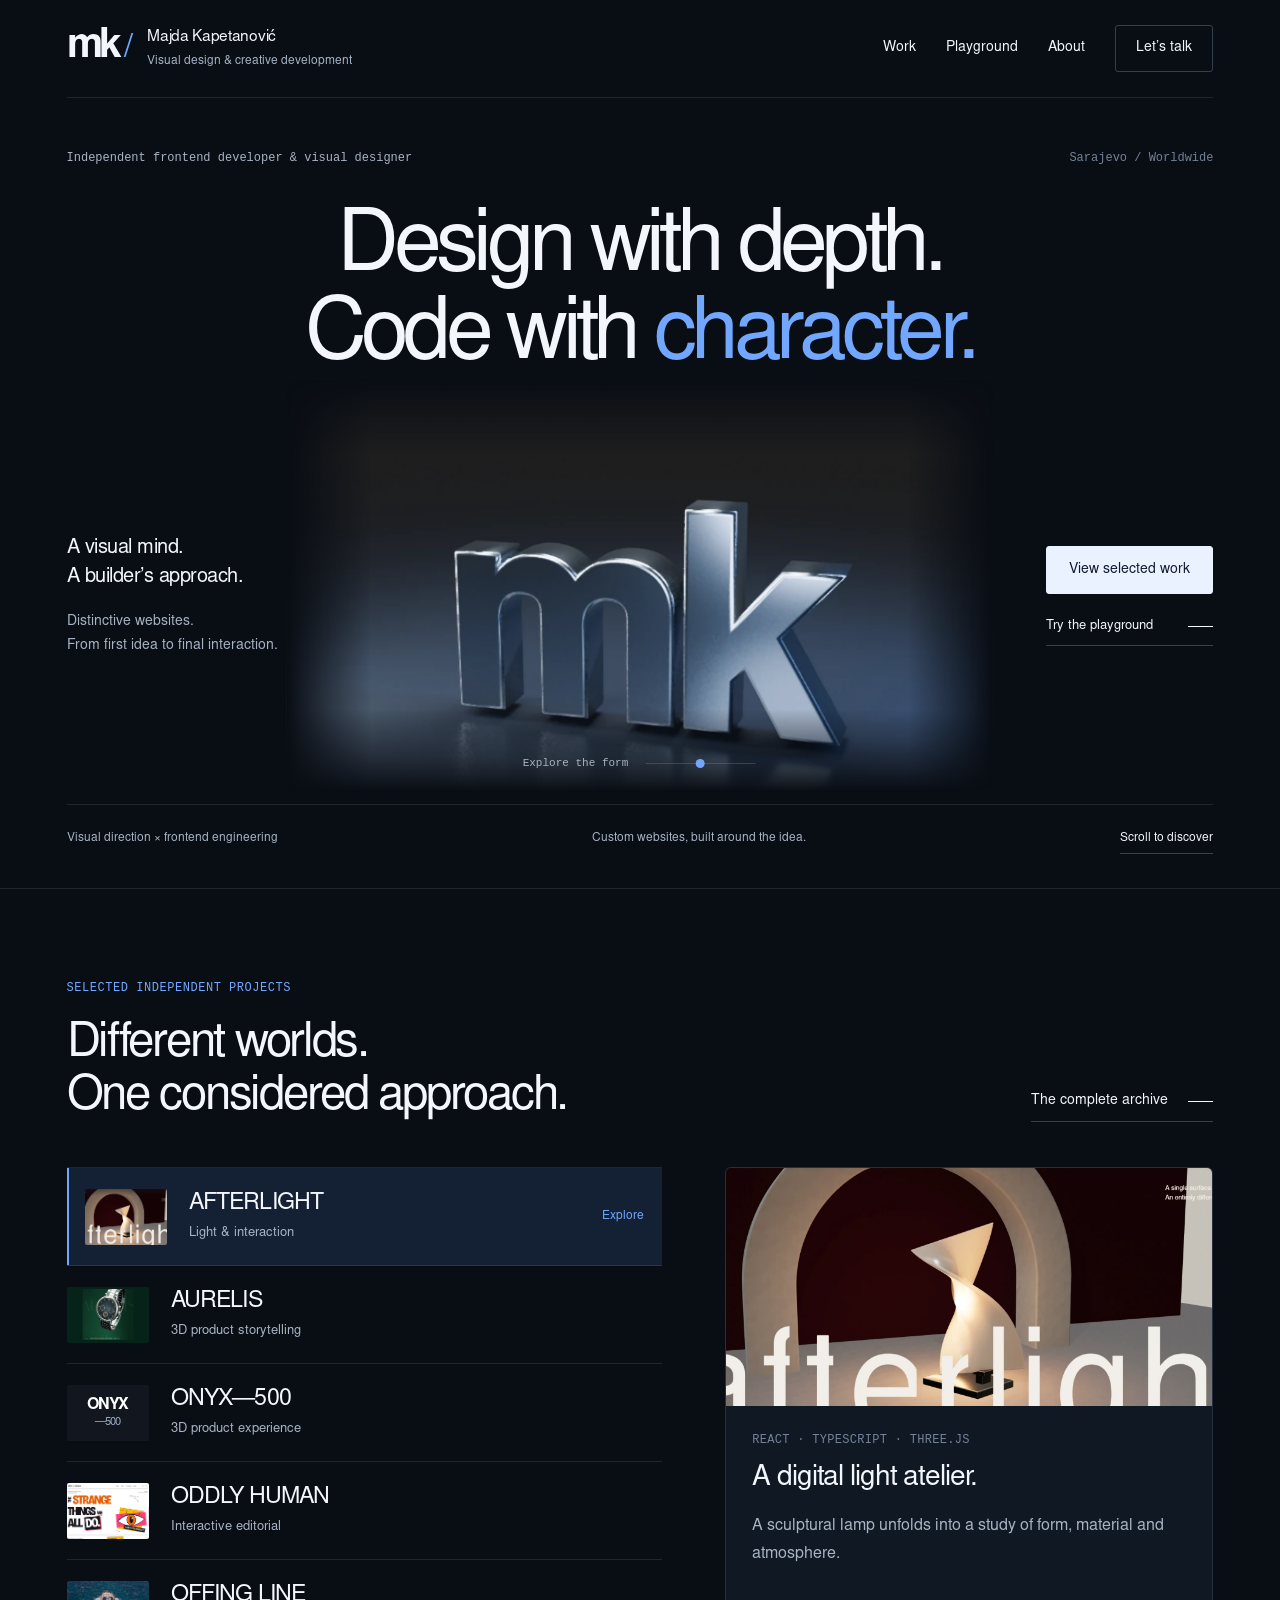
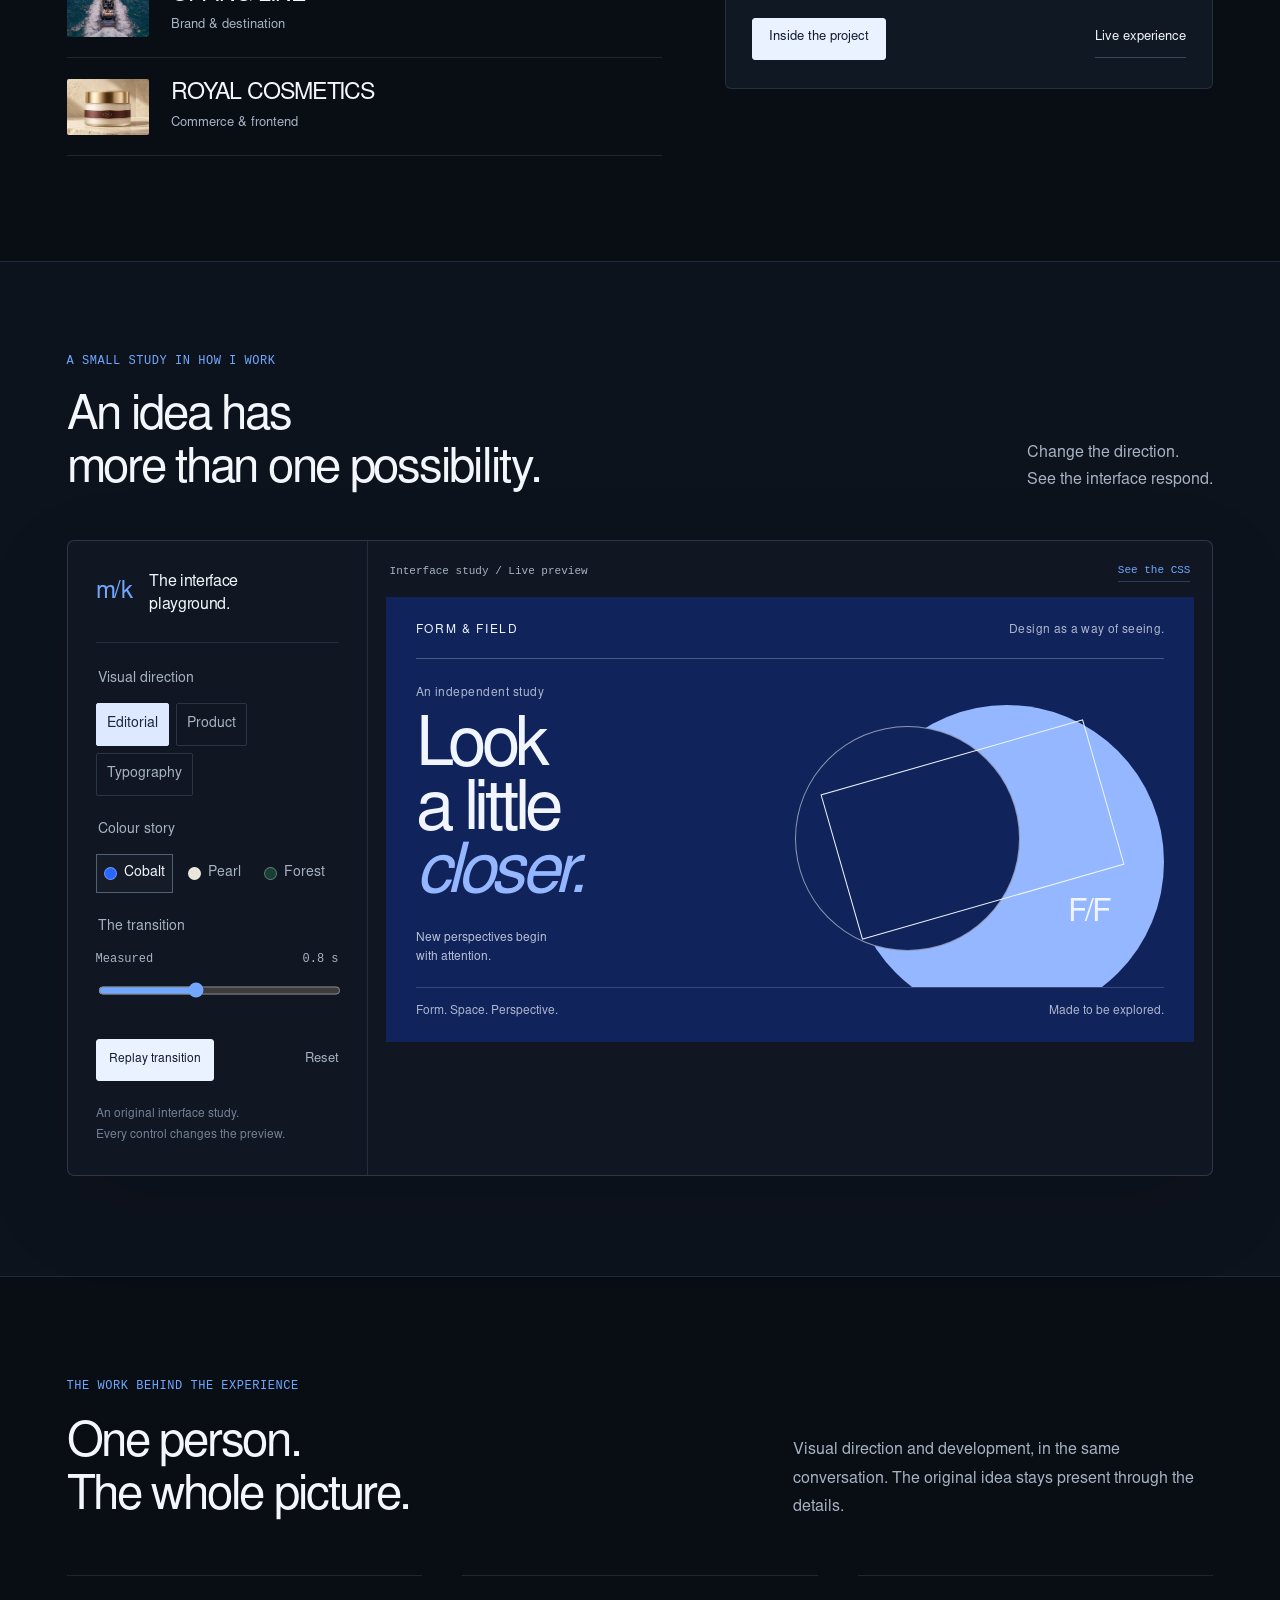
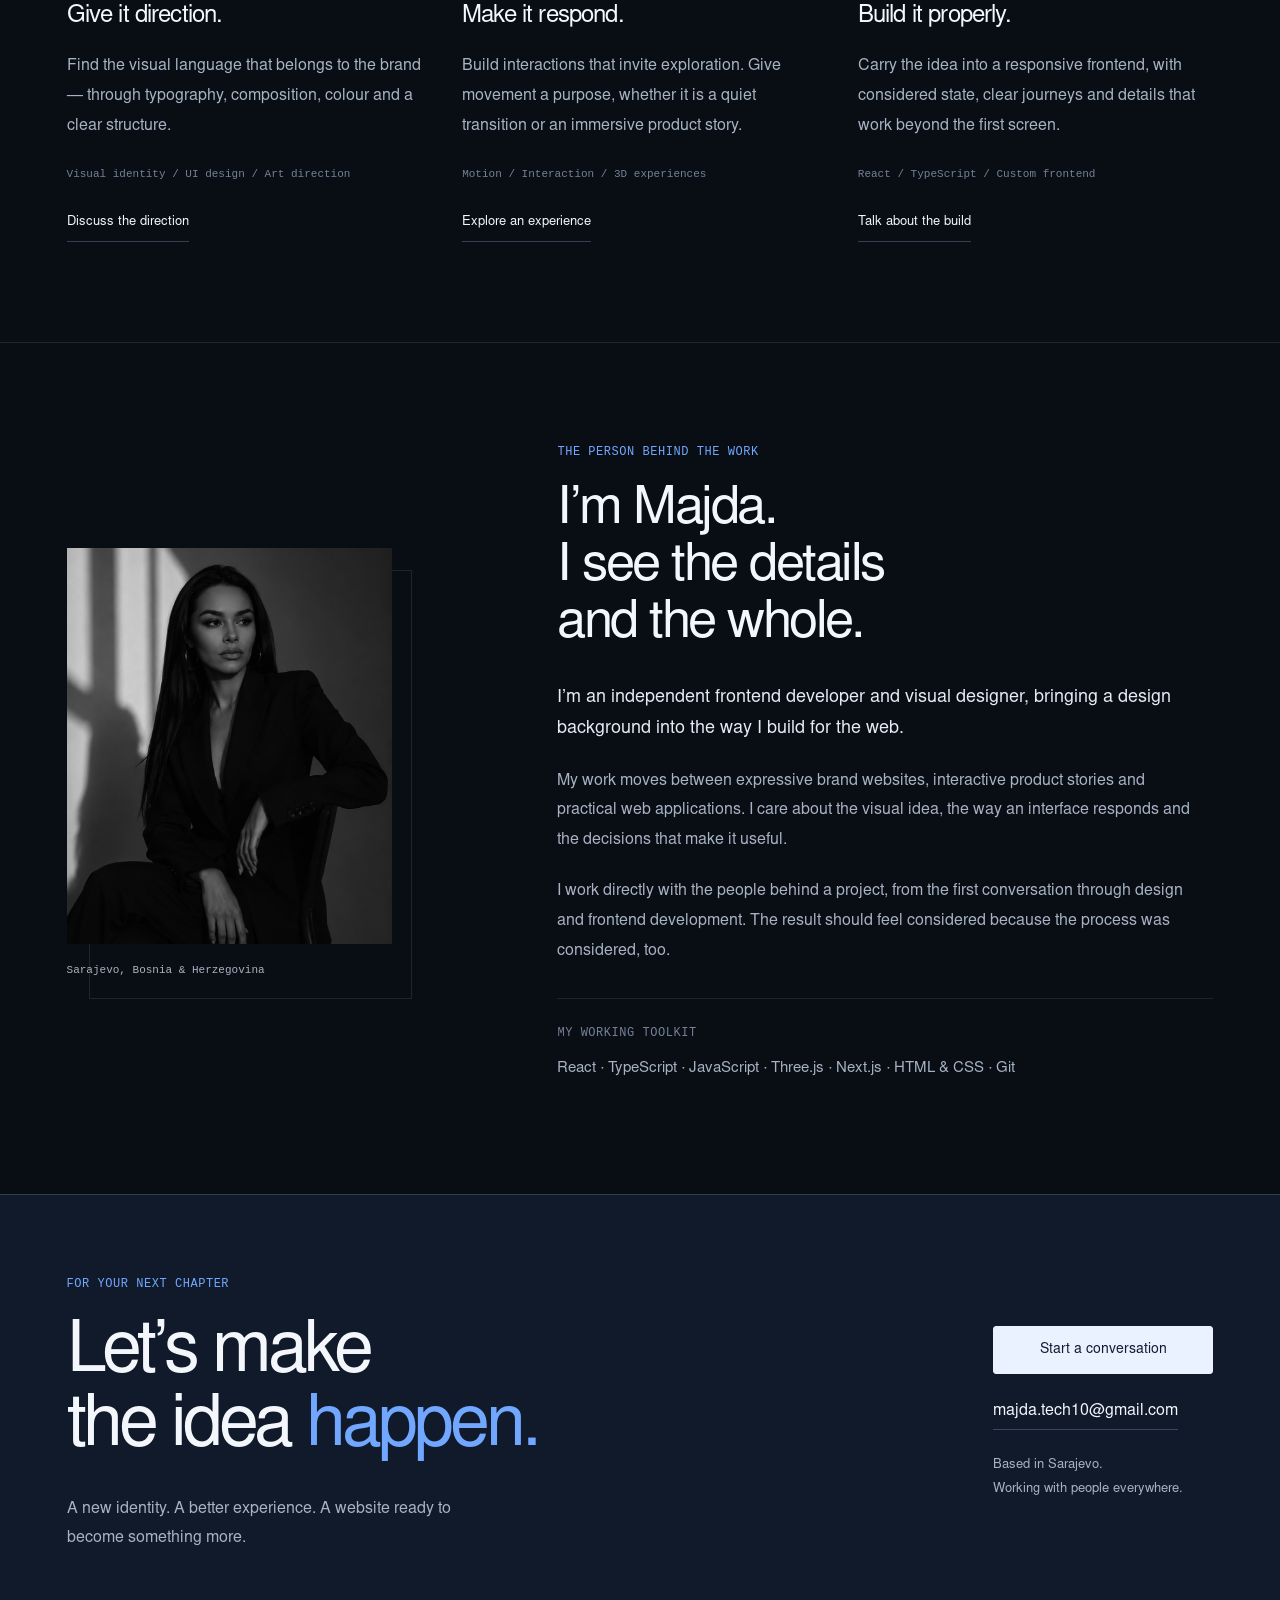
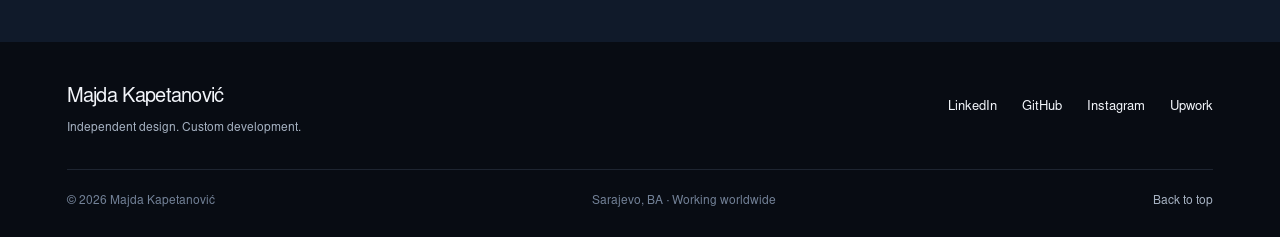
==== commit e2ff5a6b: "Publish separate dimensional portfolio review requested by Majda; preserve production" ====
--- a/index.html
+++ b/index.html
@@ -1,5 +1,3 @@
-<!doctype html><html lang="en"><head><meta charset="utf-8"><meta name="viewport" content="width=device-width,initial-scale=1"><title>Majda Kapetanović — Design & Creative Development</title><meta name="description" content="Independent frontend developer and visual designer in Sarajevo. Distinctive websites, interactive experiences and considered digital identities."><meta name="theme-color" content="#080808"><meta name="color-scheme" content="dark"><link rel="canonical" href="https://majdakapetanovic.com/"><meta property="og:title" content="Majda Kapetanović — Design & Creative Development"><meta property="og:description" content="Independent frontend developer and visual designer in Sarajevo. Distinctive websites, interactive experiences and considered digital identities."><meta property="og:url" content="https://majdakapetanovic.com/"><meta property="og:type" content="website"><meta property="og:image" content="https://majdakapetanovic.com/images/social-preview.png"><meta name="twitter:card" content="summary_large_image"><link rel="icon" href="/favicon.svg" type="image/svg+xml"><link rel="preload" href="/assets/atelier-sans.woff" as="font" type="font/woff" crossorigin><link rel="preload" href="/assets/atelier-serif.woff" as="font" type="font/woff" crossorigin><script>try{if(!location.hash&&!matchMedia('(prefers-reduced-motion: reduce)').matches&&sessionStorage.getItem('mk-opening')!=='seen')document.documentElement.classList.add('opening-pending')}catch{}</script><link rel="stylesheet" href="/signature.css"><script src="/signature.js" defer></script><script type="application/ld+json">{"@context": "https://schema.org", "@type": "WebPage", "name": "Majda Kapetanović — Design & Creative Development", "url": "https://majdakapetanovic.com/", "author": {"@type": "Person", "name": "Majda Kapetanović", "url": "https://majdakapetanovic.com/"}}</script></head><body><a class="skip-link" href="#main-content">Skip to content</a><div class="opening" aria-hidden="true"><div class="opening-inner"><p class="opening-name">Majda Kapetanović</p><span class="opening-rule"></span><p class="opening-sub">A considered first impression.</p></div><button class="opening-skip" type="button" tabindex="-1">Skip opening</button></div><header class="site-header" id="top"><a class="brand" href="/" aria-label="Majda Kapetanović home">Majda Kapetanović<span>Independent designer & developer</span></a><nav id="site-navigation" aria-label="Main navigation"><a href="/#selected-work">Work</a><a href="/#about">About</a><a href="/#contact">Contact</a></nav><button class="menu-button" type="button" aria-label="Open navigation" aria-expanded="false" aria-controls="site-navigation"><span></span><span></span></button></header><main id="main-content"><section class="hero shell" id="home" aria-labelledby="hero-name"><div class="hero-top"><span>Design. Development. A point of view.</span><span>Based in Sarajevo / Working worldwide</span></div><h1 id="hero-name" aria-label="Majda Kapetanović"><span class="name-first">Majda</span><span class="name-last">Kapetanović</span></h1><div class="hero-portrait"><img src="/images/about-makii.jpeg" alt="Majda Kapetanović" width="1022" height="1325" fetchpriority="high" decoding="async"></div><div class="hero-role"><span class="small-label">The practice</span><p>Frontend developer.<br>Visual designer.<br>Independent thinker.</p></div><div class="hero-note"><p>I design the feeling.<br>I build the experience.</p><a class="line-link" href="#selected-work">Discover the work<span class="link-line" aria-hidden="true"></span></a></div><div class="hero-bottom"><span>Selected independent work · 2026</span><button type="button" class="replay-opening">Replay the opening</button><span class="hero-scroll">Scroll, slowly.</span></div></section>
-<section class="manifesto shell" aria-labelledby="manifesto-title"><p class="small-label" data-reveal>A personal approach to the digital</p><h2 id="manifesto-title" data-reveal>From the first composition<br>to the last interaction.<br><em>One continuous idea.</em></h2><div class="manifesto-bottom" data-reveal><span class="simple-mark" aria-hidden="true">M / K</span><p>I bring visual direction and frontend development into the same conversation. The composition, the movement, the way it works — all considered together, from the beginning.</p></div></section>
-<section class="selected-work shell" id="selected-work" aria-labelledby="work-title"><div class="section-intro"><div><p class="small-label" data-reveal>Selected projects</p><h2 id="work-title" data-reveal>Each project,<br><em>its own world.</em></h2></div><p data-reveal>A collection of independent ideas.<br>Designed and developed by me.</p></div><div class="project-index" aria-label="Jump to a project"><a href="#project-afterlight">AFTERLIGHT</a><a href="#project-aurelis">AURELIS</a><a href="#project-onyx-500">ONYX—500</a><a href="#project-oddly-human">ODDLY HUMAN</a><a href="#project-offing-line">OFFING LINE</a></div><article class="work-chapter chapter-afterlight" id="project-afterlight"><div class="chapter-pin"><div class="chapter-top"><h3><a href="/work/afterlight.html">AFTERLIGHT</a></h3><p>Light, form & interaction</p><a class="quiet-link" href="/work/afterlight.html">Inside the project</a></div><a class="chapter-image" href="/work/afterlight.html" style="view-transition-name: project-afterlight" aria-label="Explore AFTERLIGHT"><img src="/assets/afterlight-real.webp" alt="Afterlight VELA 01 sculptural lamp against a burgundy architectural setting" loading="lazy" decoding="async" width="1875" height="1013"></a><div class="chapter-bottom"><span>React · TypeScript · Three.js</span><span>Independent concept</span><a href="https://afterlight-atelier.vercel.app/" target="_blank" rel="noopener noreferrer">Open live experience</a></div></div></article><article class="work-chapter chapter-aurelis" id="project-aurelis"><div class="chapter-pin"><div class="chapter-top"><h3><a href="/work/aurelis.html">AURELIS</a></h3><p>Time, taken apart</p><a class="quiet-link" href="/work/aurelis.html">Inside the project</a></div><a class="chapter-image" href="/work/aurelis.html" style="view-transition-name: project-aurelis" aria-label="Explore AURELIS"><img src="/images/aurelis-watch.webp" alt="Aurelis sculptural 3D luxury watch" loading="lazy" decoding="async" width="1875" height="1013"></a><div class="chapter-bottom"><span>Next.js · TypeScript · Three.js</span><span>Independent concept</span><a href="https://aurelis-atelier-omega.vercel.app/" target="_blank" rel="noopener noreferrer">Open live experience</a></div></div></article><article class="work-chapter chapter-onyx-500" id="project-onyx-500"><div class="chapter-pin"><div class="chapter-top"><h3><a href="/work/onyx-500.html">ONYX—500</a></h3><p>Black studio. Wireless sound.</p><a class="quiet-link" href="/work/onyx-500.html">Inside the project</a></div><a class="chapter-image" href="/work/onyx-500.html" style="view-transition-name: project-onyx-500" aria-label="Explore ONYX—500"><div class="onyx-title-art" aria-label="ONYX 500 interactive headphone project"><span class="onyx-kicker">BLACK STUDIO / WIRELESS HEADPHONES</span><strong>ONYX<span>—500</span></strong><span class="onyx-note">An interactive product experience.</span><span class="onyx-live">Explore the live 3D project</span></div></a><div class="chapter-bottom"><span>WebGL · Interactive product experience</span><span>Independent concept</span><a href="https://onyx-500-wireless-headphones.vercel.app/" target="_blank" rel="noopener noreferrer">Open live experience</a></div></div></article><article class="work-chapter chapter-oddly-human" id="project-oddly-human"><div class="chapter-pin"><div class="chapter-top"><h3><a href="/work/oddly-human.html">ODDLY HUMAN</a></h3><p>Curiosity, made interactive</p><a class="quiet-link" href="/work/oddly-human.html">Inside the project</a></div><a class="chapter-image" href="/work/oddly-human.html" style="view-transition-name: project-oddly-human" aria-label="Explore ODDLY HUMAN"><img src="/assets/oddly.webp" alt="Oddly Human expressive orange and white editorial homepage" loading="lazy" decoding="async" width="1875" height="1013"></a><div class="chapter-bottom"><span>React · TypeScript · Editorial design</span><span>Independent concept</span><a href="https://oddly-human-coral.vercel.app/" target="_blank" rel="noopener noreferrer">Open live experience</a></div></div></article><article class="work-chapter chapter-offing-line" id="project-offing-line"><div class="chapter-pin"><div class="chapter-top"><h3><a href="/work/offing-line.html">OFFING LINE</a></h3><p>A different kind of passage</p><a class="quiet-link" href="/work/offing-line.html">Inside the project</a></div><a class="chapter-image" href="/work/offing-line.html" style="view-transition-name: project-offing-line" aria-label="Explore OFFING LINE"><img src="https://offing-line.vercel.app/images/passage-retouched-1920.webp" alt="Yacht crossing a deep blue Adriatic bay in the Offing Line charter experience" loading="lazy" decoding="async" width="1875" height="1013"></a><div class="chapter-bottom"><span>React · Brand experience</span><span>Independent concept</span><a href="https://offing-line.vercel.app/" target="_blank" rel="noopener noreferrer">Open live experience</a></div></div></article><div class="archive-prompt"><p>More ideas. More ways to see.</p><a class="line-link" href="/all-work.html">The complete archive<span class="link-line" aria-hidden="true"></span></a></div></section><section class="practice shell" aria-labelledby="practice-title"><div class="practice-heading"><p class="small-label" data-reveal>From thought to finished experience</p><h2 id="practice-title" data-reveal>One conversation.<br><em>The whole picture.</em></h2><p data-reveal>I work across the visual and technical sides of a website, keeping the original idea present through every decision.</p></div><div class="practice-rows"><details open data-reveal><summary>Understand what matters.<span aria-hidden="true"></span></summary><p>The people, the purpose, the next step. I start by understanding what the experience needs to communicate and what someone should be able to do.</p></details><details data-reveal><summary>Make it unmistakable.<span aria-hidden="true"></span></summary><p>Typography, imagery, space and motion become a visual language built around the project. The identity should feel specific, considered and natural.</p></details><details data-reveal><summary>Carry the idea into the build.<span aria-hidden="true"></span></summary><p>I develop the responsive frontend, connect the interactions and refine the details across screen sizes. The final experience should work as well as it looks.</p></details></div></section>
-<section class="about shell" id="about" aria-labelledby="about-title"><div class="about-margin"><p class="small-label">The person behind the work</p><span class="about-signature" aria-hidden="true">M.</span></div><div class="about-story"><h2 id="about-title" data-reveal>I’m Majda.<br><em>I notice the details.</em></h2><p class="about-lead" data-reveal>I’m a frontend developer and visual designer based in Sarajevo, working independently with people and brands around the world.</p><p data-reveal>My background brings graphic and web design together with frontend development. I’m drawn to expressive typography, carefully composed interfaces and the small moments that make a digital experience feel human.</p><p data-reveal>I stay with a project from the first idea through its implementation. That means the visual direction and the technical decisions can develop together — with a direct conversation between you and the person doing the work.</p><div class="skills" data-reveal><span class="small-label">The tools I work with</span><p>React / TypeScript / JavaScript / Three.js / Next.js / HTML & CSS / Git</p></div></div></section>
-<section class="contact shell" id="contact" aria-labelledby="contact-title"><div class="contact-heading"><p class="small-label" data-reveal>For what you have in mind</p><h2 id="contact-title" data-reveal>Something<br><em>worth making.</em></h2><p data-reveal>Tell me about the idea, the ambition and what you need your website to do. I’ll reply personally.</p><a class="email" href="mailto:majda.tech10@gmail.com" data-reveal>majda.tech10@gmail.com</a></div><form id="project-enquiry" action="https://formspree.io/f/maqlanry" method="POST" data-reveal><p class="form-heading">Let’s start a conversation.</p><input name="_subject" type="hidden" value="Portfolio project enquiry"><label>Your name<input name="name" placeholder="Name or company" autocomplete="name" required maxlength="120"></label><label>Email address<input name="email" type="email" placeholder="you@company.com" autocomplete="email" required maxlength="254"></label><label>What are you looking for?<select name="service" required><option value="" disabled selected>Select a project type</option><option>Design & development</option><option>Interactive / 3D experience</option><option>Frontend development</option><option>Visual & interface design</option><option>Creative collaboration</option><option>Something else</option></select></label><label>A little about your project<textarea name="message" placeholder="A few words about the idea…" rows="3" required minlength="10" maxlength="6000"></textarea></label><label class="honeypot" aria-hidden="true">Leave empty<input name="_gotcha" tabindex="-1" autocomplete="off"></label><div class="form-end"><small>Your details are only used to reply.</small><button type="submit">Send enquiry</button></div><p class="form-status" role="status" aria-live="polite" hidden></p></form></section></main><footer class="footer shell"><div class="footer-top"><a href="/" class="footer-name">Majda Kapetanović</a><div class="social-links"><a href="https://www.linkedin.com/in/majda-kapetanovi%C4%87-b5982b284/" target="_blank" rel="noopener noreferrer">LinkedIn</a><a href="https://github.com/majda03" target="_blank" rel="noopener noreferrer">GitHub</a><a href="https://www.instagram.com/codedvibrations/" target="_blank" rel="noopener noreferrer">Instagram</a><a href="https://www.upwork.com/freelancers/~017c87bd321f2e297f" target="_blank" rel="noopener noreferrer">Upwork</a></div></div><div class="footer-bottom"><span>© 2026 Majda Kapetanović</span><span>Sarajevo, BA · Working worldwide</span><a href="#top">Back to the beginning</a></div></footer></body></html>+<!doctype html><html lang="en"><head><meta charset="utf-8"><meta name="viewport" content="width=device-width,initial-scale=1"><title>Majda Kapetanović — Visual Design & Creative Development</title><meta name="description" content="Independent frontend developer and visual designer creating distinctive websites, interactive experiences and custom digital identities."><meta name="theme-color" content="#090d14"><meta name="color-scheme" content="dark"><link rel="canonical" href="https://majdakapetanovic.com/"><meta property="og:type" content="website"><meta property="og:title" content="Majda Kapetanović — Visual Design & Creative Development"><meta property="og:description" content="Independent frontend developer and visual designer creating distinctive websites, interactive experiences and custom digital identities."><meta property="og:url" content="https://majdakapetanovic.com/"><meta property="og:image" content="https://majdakapetanovic.com/images/social-preview.png"><meta name="twitter:card" content="summary_large_image"><link rel="icon" href="/favicon.svg" type="image/svg+xml"><link rel="preload" as="font" type="font/otf" href="/assets/fonts/studio-sans.otf" crossorigin><link rel="preload" as="font" type="font/otf" href="/assets/fonts/studio-sans-bold.otf" crossorigin><link rel="preload" as="image" href="/assets/monogram/mk-04.webp" fetchpriority="high"><script>try{if(!location.hash&&!matchMedia('(prefers-reduced-motion: reduce)').matches&&sessionStorage.getItem('mk-studio-arrival')!=='seen')document.documentElement.classList.add('intro-pending')}catch{}</script><link rel="stylesheet" href="/studio.css"><script src="/studio.js" defer></script><script type="application/ld+json">{"@context": "https://schema.org", "@type": "WebPage", "name": "Majda Kapetanović — Visual Design & Creative Development", "url": "https://majdakapetanovic.com/", "author": {"@type": "Person", "name": "Majda Kapetanović", "url": "https://majdakapetanovic.com/"}}</script></head><body><a class="skip-link" href="#main-content">Skip to content</a><div class="s-arrival" aria-hidden="true"><div class="arrival-mark">mk<span>/</span></div><span class="arrival-name">Majda Kapetanović</span><button type="button" tabindex="-1">Skip introduction</button></div><header class="s-header" id="top"><a class="s-brand" href="/" aria-label="Majda Kapetanović, home"><span class="brand-mark" aria-hidden="true">mk<span>/</span></span><span class="brand-name">Majda Kapetanović<small>Visual design & creative development</small></span></a><nav id="s-navigation" aria-label="Main navigation"><a href="/#selected-work">Work</a><a href="/#playground">Playground</a><a href="/#about">About</a><button type="button" class="nav-enquire" data-enquire>Let’s talk</button></nav><button class="s-menu" type="button" aria-label="Open navigation" aria-expanded="false" aria-controls="s-navigation"><span></span><span></span></button></header><main id="main-content"><section class="s-hero s-shell" id="home" aria-labelledby="hero-heading"><div class="hero-eyebrow"><span>Independent frontend developer & visual designer</span><span>Sarajevo / Worldwide</span></div><h1 id="hero-heading"><span>Design with depth.</span><span>Code with <em>character.</em></span></h1><div class="hero-studio"><div class="hero-note"><p>A visual mind.<br>A builder’s approach.</p><span>Distinctive websites.<br>From first idea to final interaction.</span></div><div class="monogram-view" id="monogram-view" aria-label="Interactive three-dimensional MK monogram"><img id="monogram-image" src="/assets/monogram/mk-04.webp" alt="Majda’s sculpted platinum MK monogram, rendered in a dark studio" width="960" height="560" fetchpriority="high"><div class="monogram-control"><span>Explore the form</span><input id="monogram-angle" type="range" min="0" max="8" value="4" step="0.01" aria-label="Rotate the monogram"></div></div><div class="hero-actions"><a class="s-button" href="#selected-work">View selected work</a><a class="s-link" href="#playground">Try the playground<span class="link-detail" aria-hidden="true"></span></a></div></div><div class="hero-baseline"><span>Visual direction × frontend engineering</span><span>Custom websites, built around the idea.</span><a href="#selected-work">Scroll to discover</a></div></section>
+<section class="s-work s-shell" id="selected-work" aria-labelledby="work-heading"><div class="s-section-heading" data-reveal><div><span class="s-label">Selected independent projects</span><h2 id="work-heading">Different worlds.<br>One considered approach.</h2></div><a class="s-link" href="/all-work.html">The complete archive<span class="link-detail" aria-hidden="true"></span></a></div><div class="work-browser"><div class="work-tabs" role="tablist" aria-label="Explore selected projects" aria-orientation="vertical"><button class="work-tab is-selected" type="button" role="tab" id="tab-afterlight" aria-controls="work-panel" aria-selected="true" tabindex="0" data-project="afterlight"><span class="work-thumb"><img class="" src="/assets/work/afterlight.webp" alt="Afterlight VELA 01 sculptural lamp against a burgundy architectural setting" width="800" height="500" loading=lazy decoding="async"></span><span class="work-tab-title"><strong>AFTERLIGHT</strong><small>Light & interaction</small></span><span class="work-tab-open" aria-hidden="true">Explore</span></button><button class="work-tab " type="button" role="tab" id="tab-aurelis" aria-controls="work-panel" aria-selected="false" tabindex="-1" data-project="aurelis"><span class="work-thumb"><img class="" src="/assets/work/aurelis.webp" alt="Aurelis sculptural 3D luxury watch" width="800" height="500" loading=lazy decoding="async"></span><span class="work-tab-title"><strong>AURELIS</strong><small>3D product storytelling</small></span><span class="work-tab-open" aria-hidden="true">Explore</span></button><button class="work-tab " type="button" role="tab" id="tab-onyx-500" aria-controls="work-panel" aria-selected="false" tabindex="-1" data-project="onyx-500"><span class="work-thumb"><div class="onyx-wordmark " aria-label="ONYX 500 project"><span>BLACK STUDIO</span><strong>ONYX<br><b>—500</b></strong><small>Interactive wireless headphones</small></div></span><span class="work-tab-title"><strong>ONYX—500</strong><small>3D product experience</small></span><span class="work-tab-open" aria-hidden="true">Explore</span></button><button class="work-tab " type="button" role="tab" id="tab-oddly-human" aria-controls="work-panel" aria-selected="false" tabindex="-1" data-project="oddly-human"><span class="work-thumb"><img class="" src="/assets/work/oddly-human.webp" alt="Oddly Human expressive orange and white editorial homepage" width="800" height="500" loading=lazy decoding="async"></span><span class="work-tab-title"><strong>ODDLY HUMAN</strong><small>Interactive editorial</small></span><span class="work-tab-open" aria-hidden="true">Explore</span></button><button class="work-tab " type="button" role="tab" id="tab-offing-line" aria-controls="work-panel" aria-selected="false" tabindex="-1" data-project="offing-line"><span class="work-thumb"><img class="" src="/assets/work/offing-line.webp" alt="Yacht crossing a deep blue Adriatic bay in the Offing Line charter experience" width="800" height="500" loading=lazy decoding="async"></span><span class="work-tab-title"><strong>OFFING LINE</strong><small>Brand & destination</small></span><span class="work-tab-open" aria-hidden="true">Explore</span></button><button class="work-tab " type="button" role="tab" id="tab-royal-cosmetics" aria-controls="work-panel" aria-selected="false" tabindex="-1" data-project="royal-cosmetics"><span class="work-thumb"><img class="" src="/assets/work/royal-cosmetics.webp" alt="Royal Cosmetics beauty storefront" width="800" height="500" loading=lazy decoding="async"></span><span class="work-tab-title"><strong>ROYAL COSMETICS</strong><small>Commerce & frontend</small></span><span class="work-tab-open" aria-hidden="true">Explore</span></button></div><div id="work-panel" class="work-panel" role="tabpanel" aria-labelledby="tab-afterlight"><div class="work-panel-media" id="work-panel-media"><img class="" src="/assets/work/afterlight.webp" alt="Afterlight VELA 01 sculptural lamp against a burgundy architectural setting" width="800" height="500" loading=lazy decoding="async"></div><div class="work-panel-copy"><span class="s-label" id="work-panel-stack">React · TypeScript · Three.js</span><h3 id="work-panel-title">A digital light atelier.</h3><p id="work-panel-description">A sculptural lamp unfolds into a study of form, material and atmosphere.</p><div class="work-panel-links"><a class="s-button s-button-small" id="work-panel-case" href="/work/afterlight.html">Inside the project</a><a class="s-link" id="work-panel-live" href="https://afterlight-atelier.vercel.app/" target="_blank" rel="noopener noreferrer">Live experience</a></div></div></div></div></section><section class="s-playground s-shell" id="playground" aria-labelledby="playground-heading"><div class="s-section-heading" data-reveal><div><span class="s-label">A small study in how I work</span><h2 id="playground-heading">An idea has<br>more than one possibility.</h2></div><p>Change the direction.<br>See the interface respond.</p></div><div class="playground-frame" data-reveal><div class="playground-controls"><div class="playground-heading"><span class="lab-mark" aria-hidden="true">m/k</span><p>The interface<br>playground.</p></div><fieldset><legend>Visual direction</legend><div class="choice-group" data-choice="layout"><button type="button" data-value="editorial" aria-pressed="true">Editorial</button><button type="button" data-value="product" aria-pressed="false">Product</button><button type="button" data-value="type" aria-pressed="false">Typography</button></div></fieldset><fieldset><legend>Colour story</legend><div class="palette-group" data-choice="palette"><button type="button" data-value="cobalt" aria-pressed="true"><i style="--swatch:#2868ff"></i>Cobalt</button><button type="button" data-value="pearl" aria-pressed="false"><i style="--swatch:#e9e6dc"></i>Pearl</button><button type="button" data-value="forest" aria-pressed="false"><i style="--swatch:#183f35"></i>Forest</button></div></fieldset><fieldset class="motion-setting"><legend>The transition</legend><label for="lab-duration"><span>Measured</span><span id="lab-duration-value">0.8 s</span></label><input id="lab-duration" type="range" min="400" max="1400" step="100" value="800" aria-label="Transition duration in milliseconds"></fieldset><div class="playground-actions"><button type="button" class="s-button s-button-small" id="lab-replay">Replay transition</button><button type="button" class="s-text-button" id="lab-reset">Reset</button></div><p class="lab-note">An original interface study.<br>Every control changes the preview.</p></div><div class="playground-result"><div class="preview-bar"><span>Interface study / Live preview</span><button type="button" id="lab-code-toggle" aria-expanded="false" aria-controls="lab-code">See the CSS</button></div><div class="lab-preview" id="lab-preview" data-layout="editorial" data-palette="cobalt"><div class="lab-preview-nav"><span>FORM & FIELD</span><span>Design as a way of seeing.</span></div><div class="lab-preview-content"><div class="lab-preview-type"><span class="lab-preview-kicker">An independent study</span><h3>Look<br>a little<br><em>closer.</em></h3><p>New perspectives begin<br>with attention.</p></div><div class="lab-art" aria-hidden="true"><div class="lab-disc disc-one"></div><div class="lab-disc disc-two"></div><div class="lab-square"></div><span>F/F</span></div></div><div class="lab-preview-foot"><span>Form. Space. Perspective.</span><span>Made to be explored.</span></div></div><pre id="lab-code" hidden><code></code></pre><p class="lab-status sr-only" role="status" aria-live="polite"></p></div></div></section><section class="s-practice s-shell" aria-labelledby="practice-heading"><div class="practice-lead" data-reveal><span class="s-label">The work behind the experience</span><h2 id="practice-heading">One person.<br>The whole picture.</h2><p>Visual direction and development, in the same conversation. The original idea stays present through the details.</p></div><div class="practice-columns"><article data-reveal><h3>Give it direction.</h3><p>Find the visual language that belongs to the brand — through typography, composition, colour and a clear structure.</p><span>Visual identity / UI design / Art direction</span><button type="button" class="s-link" data-enquire="Visual & interface design">Discuss the direction</button></article><article data-reveal><h3>Make it respond.</h3><p>Build interactions that invite exploration. Give movement a purpose, whether it is a quiet transition or an immersive product story.</p><span>Motion / Interaction / 3D experiences</span><button type="button" class="s-link" data-enquire="Interactive / 3D experience">Explore an experience</button></article><article data-reveal><h3>Build it properly.</h3><p>Carry the idea into a responsive frontend, with considered state, clear journeys and details that work beyond the first screen.</p><span>React / TypeScript / Custom frontend</span><button type="button" class="s-link" data-enquire="Frontend development">Talk about the build</button></article></div></section><section class="s-about s-shell" id="about" aria-labelledby="about-heading"><div class="about-portrait" data-reveal><img src="/images/about-makii.jpeg" alt="Majda Kapetanović, frontend developer and visual designer" width="1022" height="1325" loading="lazy"><span>Sarajevo, Bosnia & Herzegovina</span></div><div class="about-content"><span class="s-label" data-reveal>The person behind the work</span><h2 id="about-heading" data-reveal>I’m Majda.<br>I see the details<br>and the whole.</h2><p class="about-intro" data-reveal>I’m an independent frontend developer and visual designer, bringing a design background into the way I build for the web.</p><p data-reveal>My work moves between expressive brand websites, interactive product stories and practical web applications. I care about the visual idea, the way an interface responds and the decisions that make it useful.</p><p data-reveal>I work directly with the people behind a project, from the first conversation through design and frontend development. The result should feel considered because the process was considered, too.</p><div class="about-tools" data-reveal><span class="s-label">My working toolkit</span><p>React · TypeScript · JavaScript · Three.js · Next.js · HTML & CSS · Git</p></div></div></section>
+<section class="s-contact s-shell" id="contact" aria-labelledby="contact-heading"><div data-reveal><span class="s-label">For your next chapter</span><h2 id="contact-heading">Let’s make<br>the idea <em>happen.</em></h2><p>A new identity. A better experience. A website ready to become something more.</p></div><div class="contact-action" data-reveal><button class="s-button" type="button" data-enquire>Start a conversation</button><a href="mailto:majda.tech10@gmail.com">majda.tech10@gmail.com</a><span>Based in Sarajevo.<br>Working with people everywhere.</span></div></section></main><footer class="s-footer s-shell"><div class="footer-main"><a class="footer-brand" href="/">Majda Kapetanović<span>Independent design. Custom development.</span></a><div class="footer-social"><a href="https://www.linkedin.com/in/majda-kapetanovi%C4%87-b5982b284/" target="_blank" rel="noopener noreferrer">LinkedIn</a><a href="https://github.com/majda03" target="_blank" rel="noopener noreferrer">GitHub</a><a href="https://www.instagram.com/codedvibrations/" target="_blank" rel="noopener noreferrer">Instagram</a><a href="https://www.upwork.com/freelancers/~017c87bd321f2e297f" target="_blank" rel="noopener noreferrer">Upwork</a></div></div><div class="footer-base"><span>© 2026 Majda Kapetanović</span><span>Sarajevo, BA · Working worldwide</span><a href="#top">Back to top</a></div></footer><dialog class="enquiry-dialog" id="enquiry-dialog" aria-labelledby="enquiry-heading"><div class="enquiry-inner"><div class="dialog-top"><span class="s-label">A new conversation</span><button type="button" class="close-dialog" aria-label="Close enquiry form"><span></span><span></span></button></div><h2 id="enquiry-heading">What are you<br>imagining?</h2><p>Tell me a little about the idea. I’ll reply personally.</p><form id="project-enquiry" action="https://formspree.io/f/maqlanry" method="POST"><input type="hidden" name="_subject" value="New portfolio project enquiry"><div class="form-pair"><label>Your name<input name="name" placeholder="Name or company" required autocomplete="name" maxlength="120"></label><label>Email address<input name="email" type="email" placeholder="you@company.com" required autocomplete="email" maxlength="254"></label></div><label>What do you need?<select name="service" required><option value="" selected disabled>Select a project type</option><option>Design & development</option><option>Interactive / 3D experience</option><option>Frontend development</option><option>Visual & interface design</option><option>Creative collaboration</option><option>Something else</option></select></label><label>A little about the project<textarea name="message" placeholder="The idea, the ambition, the details…" rows="3" required minlength="10" maxlength="6000"></textarea></label><label class="honeypot" aria-hidden="true">Leave empty<input name="_gotcha" tabindex="-1" autocomplete="off"></label><div class="form-end"><small>Your details are only used to reply.</small><button class="s-button" type="submit">Send enquiry</button></div><p class="form-status" role="status" aria-live="polite" hidden></p></form></div></dialog><script type="application/json" id="project-data">[{"slug": "afterlight", "name": "AFTERLIGHT", "category": "Light & interaction", "stack": "React · TypeScript · Three.js", "url": "https://afterlight-atelier.vercel.app/", "img": "/assets/work/afterlight.webp", "alt": "Afterlight VELA 01 sculptural lamp against a burgundy architectural setting", "line": "An object. An atmosphere. A little obsession.", "desc": "A digital light atelier where a sculptural lamp unfolds into a study of form, material and atmosphere.", "idea": "Light changes how a place feels. I wanted that sensation to become the subject of a website: an object that reveals its character through movement, lighting and space.", "approach": "A continuous visual narrative moves from the sculptural object to its material, its surroundings and the light you compose. Large typography and carefully paced transitions give each transformation room to register.", "built": "A procedural 3D light study, scroll-led staging, material and light controls, and a personal light collection. An illustrated fallback keeps the experience available when WebGL is not supported."}, {"slug": "aurelis", "name": "AURELIS", "category": "3D product storytelling", "stack": "Next.js · TypeScript · Three.js", "url": "https://aurelis-atelier-omega.vercel.app/", "img": "/assets/work/aurelis.webp", "alt": "Aurelis sculptural 3D luxury watch", "line": "The art is in the details.", "desc": "A cinematic watch experience. A closer look at time, through movement, construction and meticulous detail.", "idea": "A watch cannot be understood through a single static image. This independent luxury-watch concept explores how a digital visitor can discover its shape, details and construction directly in the browser.", "approach": "I designed a restrained storytelling system where each chapter changes the watch’s presentation. The 3D model becomes part of the narrative, with exploded views and an invitation to look more closely.", "built": "A procedural Three.js watch, scroll choreography, exploded-view moments, cinematic lighting, interactive 360° inspection and reduced-motion support."}, {"slug": "onyx-500", "name": "ONYX—500", "category": "3D product experience", "stack": "WebGL · Creative development", "url": "https://onyx-500-wireless-headphones.vercel.app/", "img": null, "alt": "ONYX 500 wireless headphones project", "line": "An object you can explore.", "desc": "An interactive, matte-black headphone experience built around a WebGL product scene.", "idea": "A product website should invite a closer look. ONYX—500 explores how a pair of matte-black studio headphones can become an interactive digital experience.", "approach": "A black studio setting and a focused visual language keep attention on the product’s form and the interaction itself.", "built": "A responsive product showcase with an interactive WebGL 3D scene. The original live experience requires a browser with WebGL support."}, {"slug": "oddly-human", "name": "ODDLY HUMAN", "category": "Interactive editorial", "stack": "React · TypeScript · Editorial design", "url": "https://oddly-human-coral.vercel.app/", "img": "/assets/work/oddly-human.webp", "alt": "Oddly Human expressive orange and white editorial homepage", "line": "The strange things we all do.", "desc": "An independent field guide to human behaviour. Expressive typography, vivid colour and interactions that invite a second thought.", "idea": "The small, familiar things we do without knowing why can become a compelling editorial world. Oddly Human starts with recognition, then invites the reader to explore.", "approach": "I built a vivid editorial identity around expressive type, original illustrations and unexpected compositions. Each interactive feature supports the story being told, from thought loops to the ways we present ourselves to others.", "built": "Nine stories, topic navigation, full-text search, bookmarks and private reflections, alongside five interactive editorial features. Reading content is rendered into static pages for direct access."}, {"slug": "offing-line", "name": "OFFING LINE", "category": "Brand & destination", "stack": "React · Brand experience", "url": "https://offing-line.vercel.app/", "img": "/assets/work/offing-line.webp", "alt": "Yacht crossing a deep blue Adriatic bay in the Offing Line charter experience", "line": "The journey begins before the coast.", "desc": "A considered charter experience connecting coastal discovery, vessel selection and an enquiry worth making.", "idea": "An independent charter concept that brings the feeling of a coastal journey into a practical website. The visitor needs both a sense of place and a clear way to plan a passage.", "approach": "An editorial visual identity pairs deep navy with maritime imagery. Destinations, vessels and a passage planner form a connected journey toward an enquiry.", "built": "A responsive React experience with destination exploration, fleet presentation, passage planning and an enquiry flow."}, {"slug": "royal-cosmetics", "name": "ROYAL COSMETICS", "category": "Commerce & frontend", "stack": "React · TypeScript · Commerce", "url": "https://final-royal-cosmetics-2.vercel.app/", "img": "/assets/work/royal-cosmetics.webp", "alt": "Royal Cosmetics beauty storefront", "line": "Beautiful on the surface. Considered underneath.", "desc": "A working commerce concept with product discovery, a persistent cart and wishlist, and simulated checkout.", "idea": "A storefront needs more than a beautiful first screen. This independent commerce concept connects product discovery to the everyday details of browsing, saving and checking out.", "approach": "A clear visual hierarchy supports browsing while the frontend keeps cart, wishlist and product state coherent across the journey.", "built": "Search and filtering, persistent cart and wishlist, stock-aware quantity controls, validated simulated checkout, and route-based React views. This is a demonstration storefront; it does not take payments."}]</script></body></html>
--- a/studio.css
+++ b/studio.css
@@ -0,0 +1,24 @@
+@font-face{font-family:Studio;src:url('/assets/fonts/studio-sans.otf') format('opentype');font-weight:400;font-display:swap}
+@font-face{font-family:Studio;src:url('/assets/fonts/studio-sans-bold.otf') format('opentype');font-weight:700;font-display:swap}
+:root{--bg:#090d14;--surface:#111823;--surface-2:#151f2d;--text:#f3f6fb;--muted:#a7b3c3;--faint:#738298;--line:#8ea7ce29;--blue:#71a7ff;--blue-strong:#3978f6;--sans:Studio,Arial,sans-serif;--mono:ui-monospace,'Courier New',monospace;--gutter:5.2vw;--ease:cubic-bezier(.2,.7,.2,1);color-scheme:dark}
+*{box-sizing:border-box}html{scroll-behavior:smooth;scroll-padding-top:105px}body{margin:0;background:var(--bg);color:var(--text);font:400 16px/1.65 var(--sans);-webkit-font-smoothing:antialiased}::selection{background:#80b0ff;color:#071020}a{color:inherit;text-decoration:none}button,input,textarea,select{font:inherit;color:inherit}button{cursor:pointer;background:none;border:0}h1,h2,h3,p,figure,fieldset,dl,dd{margin:0}h1,h2,h3{font-weight:400}fieldset{border:0;min-width:0;padding:0}em{font-style:normal}img{display:block;max-width:100%;height:auto}a,button,summary{-webkit-tap-highlight-color:transparent;touch-action:manipulation}button:focus-visible,a:focus-visible,input:focus-visible,textarea:focus-visible,select:focus-visible{outline:2px solid var(--blue);outline-offset:5px}.s-shell{padding-left:var(--gutter);padding-right:var(--gutter)}.s-label{display:block;font:400 .75rem/1.5 var(--mono);letter-spacing:.045em;text-transform:uppercase;color:var(--blue)}.skip-link{position:fixed;top:-100px;left:25px;z-index:150;padding:12px 20px;background:var(--text);color:var(--bg)}.skip-link:focus{top:18px}.sr-only,.honeypot{position:absolute!important;width:1px;height:1px;padding:0;overflow:hidden;clip:rect(0,0,0,0);white-space:nowrap}
+.s-header{height:98px;position:absolute;top:0;left:var(--gutter);right:var(--gutter);z-index:30;display:flex;align-items:center;justify-content:space-between;gap:30px;border-bottom:1px solid var(--line)}.s-brand{display:flex;align-items:center;gap:18px}.brand-mark{font-size:2.55rem;line-height:1;font-weight:700;letter-spacing:-.085em}.brand-mark>span{font-weight:400;color:var(--blue);font-size:.8em;margin-left:5px}.brand-name{font-size:0.97rem;line-height:1.35;letter-spacing:-.02em}.brand-name>small{display:block;font-size:0.75rem;line-height:1.4;color:var(--muted);margin-top:4px;letter-spacing:0}.s-header nav{display:flex;align-items:center;gap:30px;font-size:0.875rem}.s-header nav>a{position:relative;padding:8px 0}.s-header nav>a:after{content:'';position:absolute;left:0;right:0;bottom:3px;height:1px;background:var(--blue);transform:scaleX(0);transform-origin:left;transition:transform .4s var(--ease)}.s-header nav>a:hover:after{transform:scaleX(1)}.nav-enquire{padding:11px 20px;border:1px solid #a6c5f146;border-radius:3px;font-size:0.875rem;transition:background .3s,color .3s}.nav-enquire:hover{background:var(--text);color:var(--bg)}.s-menu{display:none}.s-button{display:inline-flex;align-items:center;justify-content:center;min-height:48px;padding:14px 22px;font-size:0.875rem;line-height:1.3;background:#eaf1ff;color:#101b30;border:1px solid #eaf1ff;border-radius:3px;transition:background .3s,border-color .3s,transform .4s var(--ease);text-align:center}.s-button:hover{background:#a9c9ff;border-color:#a9c9ff;transform:translateY(-2px)}.s-button-small{min-height:42px;padding:11px 16px;font-size:0.8125rem}.s-link{display:inline-flex;align-items:center;gap:20px;font-size:0.875rem;line-height:1.5;padding:9px 0;border-bottom:1px solid #a6c5f146;transition:color .35s,border-color .35s}.s-link:hover{color:var(--blue);border-color:var(--blue)}.link-detail{height:1px;width:25px;background:currentColor;transition:width .45s var(--ease)}.s-link:hover .link-detail{width:40px}.s-text-button{color:var(--muted);font-size:0.8125rem;padding:12px 0}.s-text-button:hover{color:var(--text)}
+.s-arrival{display:none;position:fixed;inset:0;z-index:100;background:var(--bg);align-items:center;justify-content:center;flex-direction:column;pointer-events:none}.s-arrival.is-active{display:flex;pointer-events:auto;animation:arrival-away .9s 1.3s var(--ease) both}.arrival-mark{font-size:clamp(70px,9vw,145px);font-weight:700;line-height:1;letter-spacing:-.09em;animation:quiet-in 1.1s var(--ease) both}.arrival-mark>span{color:var(--blue);font-weight:400;font-size:.85em;display:inline-block;margin-left:12px}.arrival-name{font-size:0.875rem;letter-spacing:.08em;margin-top:25px;color:var(--muted);animation:quiet-in 1.1s .25s both}.s-arrival>button{position:absolute;bottom:24px;right:var(--gutter);font-size:0.75rem;color:var(--muted);padding:12px}.intro-pending .s-arrival{display:flex;animation:arrival-away .9s 1.3s var(--ease) both}
+.s-hero{padding-top:149px;position:relative;min-height:850px;max-width:1800px;margin:0 auto;overflow:hidden}.hero-eyebrow{display:flex;justify-content:space-between;gap:25px;font:400 .75rem/1.5 var(--mono);color:var(--muted)}.hero-eyebrow>span:last-child{color:var(--faint)}.s-hero h1{font-size:clamp(65px,6.7vw,112px);line-height:1.025;letter-spacing:-.066em;text-align:center;margin-top:40px;position:relative;z-index:2}.s-hero h1>span{display:block}.s-hero h1 em{color:var(--blue)}.hero-studio{display:grid;grid-template-columns:1fr 2.6fr 1fr;align-items:center;gap:15px;margin-top:-3px;min-height:350px}.hero-note{position:relative;z-index:3;padding-top:20px}.hero-note>p{font-size:1.25rem;line-height:1.45;letter-spacing:-.025em}.hero-note>span{display:block;font-size:0.875rem;color:var(--muted);line-height:1.7;margin-top:19px;max-width:230px}.monogram-view{position:relative;min-width:0;touch-action:pan-y;align-self:stretch;display:flex;align-items:center;justify-content:center;user-select:none}.monogram-view>img{width:112%;max-width:none;position:relative;display:block;pointer-events:none;mask-image:linear-gradient(to right,transparent,#000 12%,#000 88%,transparent),linear-gradient(to bottom,transparent,#000 18%,#000 80%,transparent);mask-composite:intersect}.monogram-view:hover{cursor:ew-resize}.monogram-control{position:absolute;bottom:12px;left:50%;transform:translateX(-50%);display:flex;gap:15px;align-items:center;white-space:nowrap;font:400 .6875rem var(--mono);color:var(--muted);z-index:3;cursor:default}.monogram-control input{appearance:none;width:110px;background:transparent;height:30px;cursor:ew-resize;outline-offset:2px}.monogram-control input::-webkit-slider-runnable-track{height:1px;background:#7891b24d}.monogram-control input::-webkit-slider-thumb{appearance:none;width:9px;height:9px;background:var(--blue);border-radius:50%;margin-top:-4px}.monogram-control input::-moz-range-track{height:1px;background:#7891b24d}.monogram-control input::-moz-range-thumb{width:9px;height:9px;border:0;background:var(--blue);border-radius:50%}.hero-actions{display:flex;flex-direction:column;align-items:stretch;gap:14px;max-width:215px;justify-self:end;position:relative;z-index:3;padding-top:20px}.hero-actions .s-link{font-size:0.8125rem;justify-content:space-between;gap:12px}.hero-baseline{display:flex;justify-content:space-between;gap:25px;border-top:1px solid var(--line);padding:24px 0 34px;font-size:0.75rem;color:var(--muted);margin-top:12px}.hero-baseline>a{color:var(--text);border-bottom:1px solid #a6c5f146;padding-bottom:4px}.s-hero.is-entered h1{animation:heading-in 1.2s var(--ease) both}.s-hero.is-entered .hero-studio{animation:quiet-in 1.4s .15s var(--ease) both}
+.s-work{padding-top:90px;padding-bottom:105px;border-top:1px solid var(--line)}.s-section-heading{display:flex;justify-content:space-between;align-items:flex-end;gap:50px;margin-bottom:42px}.s-section-heading .s-label{margin-bottom:22px}.s-section-heading h2,.practice-lead h2,.about-content h2{font-size:clamp(34px,3.7vw,60px);line-height:1.12;letter-spacing:-.048em}.s-section-heading>p{font-size:1rem;line-height:1.7;color:var(--muted);padding-bottom:4px}.s-section-heading>.s-link{flex:none;margin-bottom:3px}.work-browser{display:grid;grid-template-columns:1.22fr 1fr;gap:5.5%;align-items:start}.work-tabs{display:flex;flex-direction:column;border-top:1px solid var(--line)}.work-tab{display:flex;align-items:center;position:relative;gap:22px;text-align:left;width:100%;min-height:98px;padding:18px 15px 18px 0;border-bottom:1px solid var(--line);transition:background .4s,padding .5s var(--ease)}.work-tab:before{content:'';position:absolute;top:0;bottom:0;left:0;width:2px;background:var(--blue);transform:scaleY(0);transition:transform .45s var(--ease)}.work-tab[aria-selected=true]{background:#142033;padding-left:18px;padding-right:18px}.work-tab[aria-selected=true]:before{transform:scaleY(1)}.work-tab:hover{background:#111a29}.work-thumb{width:82px;height:56px;flex:none;overflow:hidden;border-radius:2px;background:#131e2b}.work-thumb>img{width:100%;height:100%;object-fit:cover}.work-tab[data-project=aurelis] .work-thumb>img{object-fit:contain;background:#052319}.work-tab-title{flex:1;min-width:0}.work-tab-title>strong{display:block;font-size:1.45rem;line-height:1.2;letter-spacing:-.035em;font-weight:400}.work-tab-title>small{display:block;font-size:0.8125rem;color:var(--muted);margin-top:7px;line-height:1.4}.work-tab-open{font-size:0.75rem;color:var(--blue);opacity:0;transition:opacity .4s;padding-left:10px}.work-tab:hover .work-tab-open,.work-tab[aria-selected=true] .work-tab-open{opacity:1}.work-panel{border:1px solid var(--line);border-radius:6px;overflow:hidden;background:#101824;position:sticky;top:120px}.work-panel-media{height:238px;overflow:hidden;background:#182332}.work-panel-media>img{width:100%;height:100%;object-fit:cover}.work-panel-media[data-project=aurelis]>img{object-fit:contain;background:#062419}.work-panel-media[data-project=oddly-human]>img{object-position:top}.work-panel-copy{padding:25px 26px 28px}.work-panel-copy>.s-label{font-size:0.75rem;color:var(--faint);letter-spacing:.025em}.work-panel-copy h3{font-size:1.75rem;letter-spacing:-.04em;line-height:1.2;margin-top:14px}.work-panel-copy p{font-size:1rem;color:var(--muted);line-height:1.75;margin-top:15px;min-height:84px}.work-panel-links{display:flex;align-items:center;justify-content:space-between;gap:18px;margin-top:22px}.work-panel-links .s-link{font-size:0.8125rem;white-space:nowrap}.onyx-wordmark{height:100%;width:100%;display:flex;justify-content:center;align-items:center;flex-direction:column;background:#11161f;color:#fff;position:relative;overflow:hidden}.onyx-wordmark>span{font:400 .625rem var(--mono);color:#9aa9bc;letter-spacing:.12em}.onyx-wordmark>strong{font:700 3.9rem/.82 var(--sans);letter-spacing:-.07em;text-align:center;margin-top:20px}.onyx-wordmark>strong>b{font-size:.78em;font-weight:400;color:#9caec7}.onyx-wordmark>small{font-size:0.75rem;margin-top:22px;color:#9aa9bc}.work-thumb .onyx-wordmark>span,.work-thumb .onyx-wordmark>small{display:none}.work-thumb .onyx-wordmark>strong{font-size:1rem;line-height:1;margin:0}.work-thumb .onyx-wordmark>strong>b{font-size:.7em}
+.s-playground{padding-top:90px;padding-bottom:100px;background:#0d131d;border-top:1px solid var(--line);border-bottom:1px solid var(--line)}.playground-frame{display:grid;grid-template-columns:300px 1fr;overflow:hidden;border:1px solid #8ea7ce38;border-radius:7px;background:#101722;box-shadow:0 30px 90px #0002}.playground-controls{padding:30px 28px;border-right:1px solid var(--line)}.playground-heading{display:flex;align-items:center;gap:18px;padding-bottom:26px;margin-bottom:25px;border-bottom:1px solid var(--line)}.lab-mark{font-size:1.5rem;color:var(--blue);letter-spacing:-.06em}.playground-heading p{font-size:1rem;line-height:1.4;letter-spacing:-.02em}.playground-controls fieldset{margin-top:23px}.playground-controls legend{font-size:0.8125rem;margin-bottom:12px;color:var(--muted)}.choice-group{display:flex;flex-wrap:wrap;gap:7px}.choice-group>button{padding:9px 10px;border:1px solid #a6c5f12b;font-size:0.75rem;border-radius:2px;color:var(--muted);transition:background .25s,color .25s}.choice-group>button[aria-pressed=true]{background:#dce9ff;border-color:#dce9ff;color:#17263e}.palette-group{display:flex;gap:7px;flex-wrap:wrap}.palette-group>button{display:flex;align-items:center;gap:7px;font-size:0.75rem;padding:7px;border:1px solid transparent;color:var(--muted)}.palette-group>button[aria-pressed=true]{border-color:#a6c5f166;color:var(--text);background:#ffffff06}.palette-group i{display:block;width:13px;height:13px;border:1px solid #ffffff50;border-radius:50%;background:var(--swatch);flex:none}.motion-setting label{display:flex;align-items:center;justify-content:space-between;font:400 .75rem var(--mono);color:var(--muted)}.motion-setting input{width:100%;height:25px;margin-top:12px;accent-color:var(--blue);cursor:ew-resize}.playground-actions{display:flex;align-items:center;justify-content:space-between;gap:14px;margin-top:25px}.playground-actions .s-button{font-size:0.75rem;padding:10px 12px}.lab-note{font-size:0.75rem;color:var(--faint);line-height:1.7;margin-top:22px}.playground-result{min-width:0;padding:18px}.preview-bar{display:flex;align-items:center;justify-content:space-between;gap:15px;padding:0 4px 15px;color:var(--muted);font:400 .6875rem var(--mono)}.preview-bar>button{font:inherit;color:var(--blue);padding:5px 0;border-bottom:1px solid #71a7ff44}.lab-preview{--lab-bg:#11235b;--lab-fg:#f0f5ff;--lab-accent:#94b7ff;background:var(--lab-bg);color:var(--lab-fg);height:445px;padding:24px 30px;position:relative;overflow:hidden;transition:background .7s var(--ease),color .7s var(--ease)}.lab-preview[data-palette=pearl]{--lab-bg:#eeece5;--lab-fg:#182330;--lab-accent:#246bff}.lab-preview[data-palette=forest]{--lab-bg:#10372c;--lab-fg:#f0f0dc;--lab-accent:#cfe58e}.lab-preview-nav{display:flex;align-items:center;justify-content:space-between;gap:20px;font-size:0.75rem;letter-spacing:.03em;border-bottom:1px solid color-mix(in srgb,var(--lab-fg) 25%,transparent);padding-bottom:17px}.lab-preview-nav>span:first-child{letter-spacing:.14em}.lab-preview-nav>span:last-child{opacity:.7}.lab-preview-content{display:grid;grid-template-columns:1fr 1fr;align-items:center;height:calc(100% - 69px);gap:10px;position:relative}.lab-preview-kicker{font-size:0.75rem;letter-spacing:.04em;opacity:.7}.lab-preview-type h3{font-size:clamp(45px,5.4vw,83px);line-height:.92;letter-spacing:-.065em;margin-top:13px}.lab-preview-type h3>em{font-style:italic;color:var(--lab-accent)}.lab-preview-type p{font-size:0.75rem;line-height:1.6;margin-top:20px;opacity:.75}.lab-art{height:100%;position:relative;overflow:hidden}.lab-disc{position:absolute;border-radius:50%;background:var(--lab-accent);width:85%;aspect-ratio:1}.disc-one{top:14%;right:0}.disc-two{width:61%;bottom:11%;left:0;background:var(--lab-bg);border:1px solid color-mix(in srgb,var(--lab-fg) 55%,transparent)}.lab-square{width:74%;height:46%;border:1px solid var(--lab-fg);position:absolute;top:29%;left:11%;transform:rotate(-16deg)}.lab-art>span{position:absolute;right:15%;bottom:14%;font-size:2rem;letter-spacing:-.09em;color:var(--lab-fg)}.lab-preview-foot{display:flex;align-items:center;justify-content:space-between;gap:20px;font-size:0.75rem;border-top:1px solid color-mix(in srgb,var(--lab-fg) 25%,transparent);padding-top:14px;opacity:.7}.lab-preview[data-layout=product] .lab-preview-content{grid-template-columns:1fr 1.05fr}.lab-preview[data-layout=product] .lab-preview-type{order:2}.lab-preview[data-layout=product] .lab-art{order:1}.lab-preview[data-layout=product] .lab-disc{width:90%;top:16%;right:8%;border-radius:35% 35% 8% 8%}.lab-preview[data-layout=product] .disc-two{background:var(--lab-bg);width:65%;height:65%;left:4%;top:8%;border-radius:50%;transform:rotate(-15deg)}.lab-preview[data-layout=product] .lab-square{width:32%;height:45%;top:32%;left:40%;border-width:2px;transform:rotate(12deg)}.lab-preview[data-layout=product] .lab-art>span{left:31%;bottom:20%;right:auto}.lab-preview[data-layout=type] .lab-art{display:none}.lab-preview[data-layout=type] .lab-preview-content{display:block;padding-top:24px}.lab-preview[data-layout=type] .lab-preview-type h3{font-weight:700;font-size:clamp(57px,7vw,110px);text-transform:uppercase;line-height:.85;margin-top:10px}.lab-preview[data-layout=type] .lab-preview-type h3>br:first-child{display:none}.lab-preview[data-layout=type] .lab-preview-type h3>em{display:block;font-style:normal;letter-spacing:-.055em}.lab-preview[data-layout=type] .lab-preview-type p{position:absolute;bottom:13px;right:0;margin:0;text-align:right}.playground-result pre{margin:15px 0 0;padding:18px;background:#080f1a;border:1px solid var(--line);font:.75rem/1.8 var(--mono);color:#a5c8ff;white-space:pre-wrap;overflow-wrap:anywhere}.playground-result pre[hidden]{display:none}
+.s-practice{padding-top:100px;padding-bottom:100px}.practice-lead{display:grid;grid-template-columns:1fr 1fr;column-gap:10%;align-items:end}.practice-lead>.s-label{grid-column:1/-1;margin-bottom:24px}.practice-lead>p{font-size:1rem;line-height:1.8;color:var(--muted);max-width:420px;justify-self:end;padding-bottom:3px}.practice-columns{display:grid;grid-template-columns:repeat(3,1fr);gap:40px;margin-top:50px}.practice-columns article{border-top:1px solid var(--line);padding-top:26px}.practice-columns h3{font-size:1.5rem;letter-spacing:-.035em;line-height:1.3}.practice-columns p{font-size:1rem;color:var(--muted);line-height:1.85;margin-top:19px}.practice-columns article>span{display:block;font:400 .6875rem/1.7 var(--mono);color:var(--faint);margin-top:24px}.practice-columns .s-link{font-size:0.8125rem;margin-top:20px}.s-about{padding-top:100px;padding-bottom:110px;border-top:1px solid var(--line);display:grid;grid-template-columns:.7fr 1.3fr;gap:12%;align-items:center}.about-portrait{max-width:325px;position:relative}.about-portrait:before{content:'';position:absolute;inset:22px -20px -20px 22px;border:1px solid var(--line);z-index:-1}.about-portrait>img{width:100%;aspect-ratio:.82;object-fit:cover;object-position:top;filter:grayscale(1)}.about-portrait>span{display:block;font:400 .6875rem/1.5 var(--mono);color:var(--muted);margin-top:18px}.about-content>.s-label{margin-bottom:22px}.about-content h2{font-size:clamp(36px,4.1vw,64px);line-height:1.08}.about-content>p{font-size:1rem;color:var(--muted);line-height:1.85;margin-top:22px;max-width:650px}.about-content>p.about-intro{font-size:1.125rem;color:#e3ebf7;line-height:1.7;margin-top:30px}.about-tools{padding-top:25px;border-top:1px solid var(--line);margin-top:32px}.about-tools>.s-label{font-size:0.75rem;color:var(--faint)}.about-tools>p{font-size:0.9375rem;color:var(--muted);line-height:1.9;margin-top:13px}.s-contact{padding-top:80px;padding-bottom:90px;background:#101a2a;border-top:1px solid #aac8f333;display:grid;grid-template-columns:1.3fr .7fr;gap:10%;align-items:center}.s-contact .s-label{margin-bottom:25px}.s-contact h2{font-size:clamp(44px,5.6vw,87px);line-height:1.04;letter-spacing:-.055em}.s-contact h2 em{color:var(--blue)}.s-contact p{font-size:1rem;color:var(--muted);line-height:1.8;max-width:430px;margin-top:28px}.contact-action{display:flex;align-items:flex-start;flex-direction:column;gap:24px;justify-self:end}.contact-action>.s-button{min-width:220px}.contact-action>a{font-size:1rem;border-bottom:1px solid #a6c5f146;padding-bottom:5px}.contact-action>span{font-size:0.8125rem;color:var(--muted);line-height:1.8}.s-footer{padding-top:40px;padding-bottom:25px;background:#080c13}.footer-main{display:flex;align-items:center;justify-content:space-between;gap:30px;padding-bottom:32px}.footer-brand{font-size:1.25rem;letter-spacing:-.035em;line-height:1.5}.footer-brand>span{display:block;font-size:0.75rem;color:var(--muted);margin-top:7px;letter-spacing:0}.footer-social{display:flex;gap:25px;flex-wrap:wrap;font-size:0.8125rem}.footer-social a{padding-bottom:3px;border-bottom:1px solid transparent}.footer-social a:hover{border-color:var(--blue)}.footer-base{display:flex;align-items:center;justify-content:space-between;gap:25px;padding-top:22px;border-top:1px solid var(--line);color:var(--faint);font-size:0.75rem}.footer-base>a{color:var(--muted)}
+/* Enquiry opens only when the visitor chooses to start a conversation. */
+.enquiry-dialog{background:#111b2a;color:var(--text);border:1px solid #9eb8dd55;border-radius:7px;padding:0;width:min(590px,calc(100vw - 32px));max-height:calc(100svh - 40px);overflow:auto}.enquiry-dialog::backdrop{background:#030813dc;backdrop-filter:blur(7px)}.enquiry-inner{padding:30px 35px 35px}.dialog-top{display:flex;align-items:center;justify-content:space-between;gap:25px}.dialog-top>.s-label{font-size:0.75rem}.close-dialog{width:38px;height:38px;display:grid;place-items:center;position:relative;border:1px solid var(--line);border-radius:50%;flex:none}.close-dialog>span{height:1px;width:15px;background:var(--text);position:absolute;transform:rotate(45deg)}.close-dialog>span:last-child{transform:rotate(-45deg)}.enquiry-inner h2{font-size:2.75rem;letter-spacing:-.055em;line-height:1.05;margin-top:24px}.enquiry-inner>p{font-size:0.9375rem;color:var(--muted);line-height:1.7;margin-top:18px;max-width:390px}.enquiry-inner form{margin-top:25px}.enquiry-inner label{display:block;font-size:0.8125rem;color:#bdcadd;margin-top:19px}.form-pair{display:grid;grid-template-columns:1fr 1fr;gap:24px}.form-pair label{margin-top:0}.enquiry-inner input,.enquiry-inner select,.enquiry-inner textarea{width:100%;display:block;background:transparent;color:var(--text);border:0;border-bottom:1px solid #a6c5f140;border-radius:0;padding:11px 0;font-size:1rem;outline:none}.enquiry-inner input::placeholder,.enquiry-inner textarea::placeholder{color:#7e8ea6;opacity:1}.enquiry-inner input:focus,.enquiry-inner select:focus,.enquiry-inner textarea:focus{border-color:var(--blue)}.enquiry-inner textarea{resize:vertical;min-height:90px}.enquiry-inner select{appearance:none;padding-right:30px;background:url("data:image/svg+xml,%3Csvg xmlns='http://www.w3.org/2000/svg' width='12' height='8'%3E%3Cpath d='m1 1 5 5 5-5' stroke='%239bbbea' fill='none'/%3E%3C/svg%3E") no-repeat right 4px center}.enquiry-inner select:invalid{color:#7e8ea6}.enquiry-inner option{background:#111b2a;color:var(--text)}.form-end{display:flex;align-items:center;justify-content:space-between;gap:20px;margin-top:25px}.form-end small{font-size:0.75rem;line-height:1.7;color:var(--muted);max-width:160px}.form-end button{white-space:nowrap;flex:none}.form-status{font-size:0.875rem;line-height:1.8;margin-top:20px;color:var(--blue)}.form-status a{text-decoration:underline}.s-button:disabled{opacity:.6;cursor:wait}
+/* Secondary pages keep the same compact proportions. */
+.s-archive{padding-top:175px;padding-bottom:75px}.archive-heading h1,.case-heading h1{font-size:clamp(45px,5.4vw,85px);line-height:1.07;letter-spacing:-.055em;margin-top:26px}.archive-heading>p{font-size:1rem;color:var(--muted);margin-top:25px}.archive-filters{display:flex;gap:10px;flex-wrap:wrap;margin:42px 0 35px}.archive-filters>button{font-size:0.8125rem;padding:10px 16px;border:1px solid var(--line);color:var(--muted);border-radius:2px}.archive-filters>button[aria-pressed=true]{color:#102039;background:#dce9ff;border-color:#dce9ff}.archive-grid{display:grid;grid-template-columns:repeat(3,1fr);gap:34px 25px}.archive-card[hidden]{display:none}.archive-card-image{display:block;aspect-ratio:1.6;overflow:hidden;background:#142032;border:1px solid var(--line)}.archive-card-image>img{width:100%;height:100%;object-fit:cover;transition:transform .8s var(--ease)}.archive-card-image:hover>img{transform:scale(1.04)}.archive-card-meta{padding-top:15px}.archive-card-meta>span{font-size:0.75rem;color:var(--faint)}.archive-card-meta h2{font-size:1.3rem;line-height:1.3;letter-spacing:-.03em;margin-top:7px}.archive-card .onyx-wordmark>strong{font-size:3.2rem}.archive-card .onyx-wordmark>small{display:none}.archive-bottom{margin-top:55px;padding-top:35px;border-top:1px solid var(--line)}.s-case{padding-top:155px;padding-bottom:80px}.case-back{display:inline-block;color:var(--muted);font-size:0.8125rem;padding-bottom:4px;border-bottom:1px solid var(--line)}.case-heading{padding:45px 0 40px}.case-heading h1{margin-top:22px}.case-heading>p:last-child{font-size:1.375rem;color:var(--muted);letter-spacing:-.02em;margin-top:22px}.case-overview{display:grid;grid-template-columns:1.15fr .85fr;gap:6%;align-items:center;padding-bottom:50px}.case-preview{height:330px;overflow:hidden;border:1px solid var(--line);background:#142032}.case-preview>img{width:100%;height:100%;object-fit:contain}.case-summary>p{font-size:1.0625rem;color:#dce7f6;line-height:1.8;margin-top:18px}.case-summary dl{margin-top:23px}.case-summary dl>div{margin-bottom:16px}.case-summary dt{font:400 .6875rem/1.6 var(--mono);color:var(--faint);text-transform:uppercase}.case-summary dd{font-size:0.875rem;color:var(--muted);line-height:1.7;margin-top:5px}.case-summary .s-button{margin-top:13px}.case-story{border-top:1px solid var(--line);padding-top:10px}.case-story>section{display:grid;grid-template-columns:.7fr 1.3fr;gap:12%;padding:38px 0;border-bottom:1px solid var(--line)}.case-story h2{font-size:1.75rem;letter-spacing:-.035em;line-height:1.3}.case-story p{font-size:1rem;line-height:1.9;color:var(--muted);max-width:730px}.case-more{padding-top:45px;display:flex;align-items:flex-end;justify-content:space-between;gap:40px}.case-more h2{font-size:2.4rem;line-height:1.1;letter-spacing:-.04em}
+@keyframes quiet-in{from{opacity:0;transform:translateY(18px)}to{opacity:1;transform:translateY(0)}}@keyframes heading-in{from{opacity:.3;clip-path:inset(0 0 25% 0);transform:translateY(20px)}to{opacity:1;clip-path:inset(0);transform:translateY(0)}}@keyframes arrival-away{from{opacity:1;visibility:visible}to{opacity:0;visibility:hidden}}.will-reveal{opacity:0;transform:translateY(22px);transition:opacity 1s var(--ease),transform 1s var(--ease)}.will-reveal.is-revealed{opacity:1;transform:translateY(0)}
+@view-transition{navigation:auto}::view-transition-group(*){animation-duration:.5s;animation-timing-function:cubic-bezier(.2,.7,.2,1)}
+@media(min-width:1700px){:root{--gutter:max(6vw,calc((100vw - 1540px)/2))}.s-hero{min-height:960px}.hero-studio{min-height:410px}.s-hero h1{font-size:110px}.work-browser{grid-template-columns:1.15fr 1fr}.work-panel-media{height:280px}}
+@media(max-width:1100px){.s-header nav{gap:22px}.brand-name{font-size:0.875rem}.brand-name>small{font-size:0.75rem}.s-hero{min-height:800px}.s-hero h1{font-size:7vw}.hero-studio{grid-template-columns:1fr 2.3fr 1fr;min-height:330px}.hero-note>p{font-size:1.1rem}.hero-note>span{font-size:0.8125rem}.hero-actions .s-button{font-size:0.8125rem;padding:13px 17px}.hero-baseline>span:nth-child(2){display:none}.hero-baseline{margin-top:25px}.work-browser{gap:4%;grid-template-columns:1.1fr 1fr}.work-tab{gap:15px;min-height:94px}.work-tab-title>strong{font-size:1.23rem}.work-thumb{width:68px;height:51px}.work-tab-open{display:none}.work-panel-copy{padding:23px}.work-panel-copy p{min-height:110px}.work-panel-links{gap:12px}.work-panel-links .s-button{font-size:0.75rem;padding:10px 12px}.work-panel-links .s-link{font-size:0.75rem}.playground-frame{grid-template-columns:275px 1fr}.playground-controls{padding:25px 20px}.playground-result{padding:15px}.lab-preview{padding:22px}.lab-preview-nav>span:last-child{display:none}.lab-preview-type h3{font-size:6vw}.lab-preview-foot{font-size:0.75rem}.lab-preview[data-layout=type] .lab-preview-type h3{font-size:8vw}.practice-columns{gap:28px}.practice-columns p{font-size:0.9375rem}.s-about{gap:9%}.about-portrait{max-width:280px}.about-content h2{font-size:4.3vw}.s-contact{gap:7%}.contact-action>.s-button{min-width:200px}.case-overview{gap:5%}.case-preview{height:300px}.archive-grid{gap:30px 22px}}
+@media(max-width:760px){:root{--gutter:6vw}html{scroll-padding-top:85px}.s-header{height:88px;gap:20px}.s-brand{gap:12px}.brand-mark{font-size:2.15rem}.brand-name{font-size:0.8rem}.brand-name>small{font-size:0.75rem;margin-top:3px;max-width:185px}.s-menu{display:block;width:42px;height:42px;position:relative;z-index:35;padding:11px 7px;flex:none}.s-menu>span{display:block;height:1px;background:var(--text);margin:6px 0;transition:transform .4s var(--ease)}.s-menu[aria-expanded=true]>span:first-child{transform:translateY(3.5px) rotate(45deg)}.s-menu[aria-expanded=true]>span:last-child{transform:translateY(-3.5px) rotate(-45deg)}.s-header nav{display:none;position:absolute;top:79px;left:0;right:0;background:#121c2d;border:1px solid #91add447;border-radius:4px;flex-direction:column;align-items:stretch;padding:24px 27px;gap:7px;box-shadow:0 20px 60px #0004}.s-header nav.is-open{display:flex}.s-header nav>a{font-size:1rem;padding:12px 0}.s-header nav .nav-enquire{font-size:0.9375rem;padding:12px;margin-top:10px}.s-hero{padding-top:119px;min-height:800px;overflow:hidden}.hero-eyebrow{font-size:0.75rem;line-height:1.7;letter-spacing:0;display:block;max-width:280px;margin:0 auto;text-align:center}.hero-eyebrow>span:first-child{display:block}.hero-eyebrow>span:last-child{display:none}.s-hero h1{font-size:clamp(37px,9.1vw,67px);line-height:1.06;letter-spacing:-.06em;margin-top:29px}.s-hero h1>span{white-space:nowrap}.hero-studio{display:flex;flex-direction:column;position:relative;gap:0;margin-top:12px;min-height:0}.monogram-view{order:1;min-height:265px;width:100%;align-self:auto}.monogram-view>img{width:127%;max-width:none;margin-top:-10px}.monogram-control{font-size:0.75rem;bottom:8px;gap:12px}.monogram-control input{width:85px}.hero-note{order:2;padding-top:13px;text-align:center}.hero-note>p{font-size:1rem;line-height:1.4}.hero-note>p>br{display:none}.hero-note>p>br:after{content:' '}.hero-note>span{font-size:0.8125rem;margin-top:10px;max-width:310px;line-height:1.6}.hero-note>span>br{display:none}.hero-actions{order:3;flex-direction:row;align-items:center;justify-content:center;flex-wrap:wrap;gap:12px 20px;max-width:none;justify-self:auto;margin-top:16px;padding-top:0}.hero-actions .s-button{font-size:0.8125rem;min-height:43px;padding:12px 17px}.hero-actions .s-link{font-size:0.75rem;gap:10px}.hero-actions .link-detail{display:none}.hero-baseline{margin-top:30px;padding-top:20px;padding-bottom:25px;font-size:0.75rem;line-height:1.7;gap:25px}.hero-baseline>span:first-child{max-width:180px}.hero-baseline>a{white-space:nowrap;align-self:flex-start;font-size:0.75rem}.s-work{padding-top:55px;padding-bottom:60px}.s-section-heading{display:block;margin-bottom:30px}.s-section-heading .s-label{font-size:0.75rem;line-height:1.6;margin-bottom:20px}.s-section-heading h2,.practice-lead h2,.about-content h2{font-size:clamp(30px,7.8vw,48px);line-height:1.13}.s-section-heading>.s-link{font-size:0.8125rem;margin-top:23px;gap:20px}.s-section-heading>p{font-size:0.9375rem;margin-top:23px;line-height:1.7}.work-browser{grid-template-columns:1fr;gap:25px}.work-tabs{display:grid;grid-template-columns:1fr 1fr;border:1px solid var(--line);border-radius:4px;overflow:hidden;gap:0}.work-tab{min-height:0;padding:15px 10px 16px!important;display:flex;flex-direction:column;align-items:flex-start;gap:13px;border-bottom:1px solid var(--line);border-right:1px solid var(--line)}.work-tab:nth-child(even){border-right:0}.work-tab:nth-last-child(-n+2){border-bottom:0}.work-tab:before{width:100%;height:2px;bottom:auto;left:0;right:0;transform:scaleX(0)}.work-tab[aria-selected=true]:before{transform:scaleX(1)}.work-thumb{width:100%;height:auto;aspect-ratio:1.65}.work-tab-title>strong{font-size:0.98rem;line-height:1.2;letter-spacing:-.025em}.work-tab-title>small{font-size:0.75rem;line-height:1.45;margin-top:6px}.work-tab-open{display:none}.work-thumb .onyx-wordmark>strong{font-size:1.65rem;line-height:.9}.work-thumb .onyx-wordmark>strong>b{font-size:.7em}.work-panel{position:relative;top:auto;border-radius:4px}.work-panel-media{height:auto;aspect-ratio:1.6}.work-panel-copy{padding:22px}.work-panel-copy>.s-label{font-size:0.75rem}.work-panel-copy h3{font-size:1.5rem;margin-top:13px}.work-panel-copy p{font-size:0.9375rem;min-height:0;line-height:1.75;margin-top:14px}.work-panel-links{margin-top:20px;gap:16px}.work-panel-links .s-button{font-size:0.75rem;min-height:40px;padding:10px 13px}.work-panel-links .s-link{font-size:0.75rem}.s-playground{padding-top:55px;padding-bottom:60px}.playground-frame{grid-template-columns:1fr;border-radius:5px}.playground-controls{padding:23px 22px;border-right:0;border-bottom:1px solid var(--line)}.playground-heading{padding-bottom:20px;margin-bottom:18px;gap:15px}.playground-heading p{font-size:0.9375rem;line-height:1.35}.playground-heading p>br{display:none}.lab-mark{font-size:1.3rem}.playground-controls fieldset{margin-top:18px}.playground-controls legend{font-size:0.75rem;margin-bottom:10px}.choice-group{gap:7px}.choice-group>button{font-size:0.75rem;padding:9px 12px}.palette-group{gap:10px}.palette-group>button{font-size:0.75rem;padding:7px 6px}.motion-setting{display:none}.playground-actions{margin-top:20px;justify-content:flex-start;gap:24px}.playground-actions .s-button{min-height:40px;font-size:0.75rem;padding:10px 14px}.lab-note{font-size:0.75rem;line-height:1.6;margin-top:18px}.lab-note>br{display:none}.playground-result{padding:12px}.preview-bar{font-size:0.75rem;padding-bottom:12px;gap:10px}.preview-bar>button{white-space:nowrap}.lab-preview{height:365px;padding:19px}.lab-preview-nav{font-size:0.75rem;padding-bottom:13px}.lab-preview-content{height:calc(100% - 61px);grid-template-columns:1fr 1fr;gap:8px}.lab-preview-kicker{font-size:0.75rem}.lab-preview-type h3{font-size:clamp(43px,12vw,74px);line-height:.95;margin-top:12px}.lab-preview-type p{font-size:0.75rem;line-height:1.6;margin-top:16px}.lab-preview-foot{font-size:0.75rem;line-height:1.6;padding-top:12px;gap:10px}.lab-art>span{font-size:1.5rem}.disc-one{top:20%}.disc-two{bottom:15%}.lab-square{height:42%;top:34%}.lab-preview[data-layout=product] .lab-preview-content{grid-template-columns:.92fr 1.08fr}.lab-preview[data-layout=product] .lab-preview-type h3{font-size:11.2vw}.lab-preview[data-layout=type] .lab-preview-type h3{font-size:16.5vw}.lab-preview[data-layout=type] .lab-preview-type p{font-size:0.75rem;bottom:15px}.playground-result pre{font-size:0.75rem;padding:15px;line-height:1.8}.s-practice{padding-top:60px;padding-bottom:60px}.practice-lead{display:block}.practice-lead>.s-label{font-size:0.75rem;margin-bottom:22px}.practice-lead>p{font-size:0.9375rem;line-height:1.85;margin-top:25px;max-width:none}.practice-columns{grid-template-columns:1fr;gap:30px;margin-top:34px}.practice-columns article{padding-top:23px}.practice-columns h3{font-size:1.4rem}.practice-columns p{font-size:1rem;line-height:1.8;margin-top:16px}.practice-columns article>span{font-size:0.75rem;margin-top:18px}.practice-columns .s-link{font-size:0.8125rem;margin-top:15px}.s-about{padding-top:60px;padding-bottom:70px;grid-template-columns:1fr;gap:40px}.about-portrait{max-width:235px;width:73%;margin:0 auto}.about-portrait:before{inset:16px -16px -16px 16px}.about-portrait>span{font-size:0.75rem;line-height:1.6;margin-top:15px}.about-content>.s-label{font-size:0.75rem;margin-bottom:22px}.about-content h2{font-size:clamp(35px,9vw,54px)}.about-content>p{font-size:1rem;line-height:1.85;margin-top:21px}.about-content>p.about-intro{font-size:1.0625rem;line-height:1.7;margin-top:27px}.about-tools{margin-top:27px;padding-top:23px}.about-tools>.s-label{font-size:0.75rem}.about-tools>p{font-size:0.875rem;line-height:1.95;margin-top:13px}.s-contact{padding-top:55px;padding-bottom:60px;grid-template-columns:1fr;gap:32px}.s-contact .s-label{font-size:0.75rem;margin-bottom:23px}.s-contact h2{font-size:clamp(40px,10vw,65px);line-height:1.07}.s-contact p{font-size:1rem;line-height:1.8;max-width:340px;margin-top:25px}.contact-action{justify-self:start;gap:20px}.contact-action>.s-button{min-width:220px}.contact-action>a{font-size:0.9375rem}.contact-action>span{font-size:0.75rem;line-height:1.8}.s-footer{padding-top:33px;padding-bottom:25px}.footer-main{display:block;padding-bottom:27px}.footer-brand{font-size:1.2rem}.footer-brand>span{font-size:0.75rem;line-height:1.6;margin-top:7px}.footer-social{gap:23px;margin-top:25px;font-size:0.75rem}.footer-base{flex-wrap:wrap;gap:12px 20px;font-size:0.75rem;line-height:1.6;padding-top:22px}.footer-base>a{flex-basis:100%;margin-top:6px}.enquiry-dialog{width:calc(100vw - 26px);max-height:calc(100svh - 26px);border-radius:5px}.enquiry-inner{padding:23px 22px 27px}.dialog-top>.s-label{font-size:0.75rem}.close-dialog{width:34px;height:34px}.enquiry-inner h2{font-size:2.4rem;margin-top:24px}.enquiry-inner>p{font-size:0.9375rem;margin-top:18px}.enquiry-inner form{margin-top:24px}.form-pair{grid-template-columns:1fr;gap:19px}.enquiry-inner label{font-size:0.8125rem}.enquiry-inner input,.enquiry-inner select,.enquiry-inner textarea{font-size:16px}.form-end{gap:15px}.form-end small{font-size:0.75rem;max-width:130px}.form-end .s-button{font-size:0.8125rem;padding:12px 16px;min-height:43px}.s-archive{padding-top:145px;padding-bottom:55px}.archive-heading>.s-label{font-size:0.75rem}.archive-heading h1{font-size:clamp(36px,9vw,60px);line-height:1.1;margin-top:25px}.archive-heading>p{font-size:0.9375rem;margin-top:22px}.archive-filters{gap:7px;margin-top:30px;margin-bottom:27px}.archive-filters>button{font-size:0.75rem;padding:9px 11px}.archive-grid{grid-template-columns:1fr 1fr;gap:28px 15px}.archive-card-image{aspect-ratio:1.35}.archive-card-meta{padding-top:12px}.archive-card-meta>span{font-size:0.75rem;line-height:1.5;display:block}.archive-card-meta h2{font-size:0.98rem;line-height:1.25;letter-spacing:-.025em;margin-top:7px}.archive-card .onyx-wordmark>span{font-size:0.75rem}.archive-card .onyx-wordmark>strong{font-size:2rem;line-height:.85;margin-top:12px}.archive-bottom{margin-top:38px;padding-top:28px}.s-case{padding-top:132px;padding-bottom:55px}.case-back{font-size:0.75rem}.case-heading{padding:35px 0 30px}.case-heading>.s-label{font-size:0.75rem}.case-heading h1{font-size:clamp(35px,9vw,62px);line-height:1.1;margin-top:22px}.case-heading>p:last-child{font-size:1.125rem;line-height:1.5;margin-top:20px}.case-overview{grid-template-columns:1fr;gap:25px;padding-bottom:35px}.case-preview{height:auto;aspect-ratio:1.5}.case-preview .onyx-wordmark{min-height:200px}.case-summary>.s-label{font-size:0.75rem}.case-summary>p{font-size:1rem;line-height:1.8;margin-top:15px}.case-summary dl{margin-top:22px}.case-summary dt{font-size:0.75rem}.case-summary dd{font-size:0.875rem}.case-summary .s-button{font-size:0.8125rem;margin-top:10px}.case-story{padding-top:3px}.case-story>section{display:block;padding:28px 0}.case-story h2{font-size:1.5rem;margin-bottom:17px}.case-story p{font-size:1rem;line-height:1.85}.case-more{display:block;padding-top:35px}.case-more h2{font-size:2rem;margin-bottom:20px}.case-more>.s-link{font-size:0.875rem}}
+@media(max-width:380px){.s-hero{min-height:790px}.s-hero h1{font-size:9vw}.hero-eyebrow{font-size:0.75rem}.monogram-view{min-height:245px}.hero-actions{gap:10px 15px}.hero-actions .s-button{font-size:0.75rem;padding:11px 14px}.hero-actions .s-link{font-size:0.75rem}.hero-note>p{font-size:0.9375rem}.work-tab-title>strong{font-size:0.87rem}.work-tab-title>small{font-size:0.75rem}.work-panel-copy{padding:19px}.work-panel-copy h3{font-size:1.35rem}.work-panel-links{gap:12px}.work-panel-links .s-button{font-size:0.75rem;padding:10px 11px}.work-panel-links .s-link{font-size:0.75rem}.lab-preview{padding:17px;height:345px}.lab-preview-type h3{font-size:11.7vw}.lab-preview[data-layout=type] .lab-preview-type h3{font-size:16vw}.lab-preview-foot{font-size:0.75rem}.archive-grid{gap:25px 13px}.archive-card-meta h2{font-size:0.9rem}.footer-social{gap:20px}.enquiry-inner{padding:22px 19px 25px}.form-end .s-button{font-size:0.75rem;padding:11px 13px}.form-end small{max-width:115px}}
+@media(prefers-reduced-motion:reduce){html{scroll-behavior:auto}*,*:before,*:after{animation:none!important;transition:none!important}.s-arrival{display:none!important}.will-reveal{opacity:1!important;transform:none!important}::view-transition-group(*){animation:none!important}}
+
+.monogram-view .model-canvas{position:absolute;left:50%;top:50%;transform:translate(-50%,-50%);width:112%;height:auto;aspect-ratio:960/560;pointer-events:none;mask-image:linear-gradient(to right,transparent,#000 12%,#000 88%,transparent),linear-gradient(to bottom,transparent,#000 18%,#000 80%,transparent);mask-composite:intersect}.model-ready #monogram-image{opacity:0}.choice-group>button,.palette-group>button,.playground-controls legend,.archive-filters>button,.enquiry-inner label{font-size:.875rem}.hero-note>p>br{display:initial}
+@media(max-width:760px){.monogram-view .model-canvas{width:127%;margin-top:-5px}.hero-note>p>br{display:block}.hero-note>span>br{display:initial}.hero-note{padding-top:9px}.s-hero{min-height:850px}.playground-actions .s-button{font-size:.8125rem}.hero-eyebrow{font-size:.75rem;max-width:320px}.brand-name>small{font-size:.6875rem}.hero-baseline{font-size:.75rem}.hero-baseline>a{font-size:.75rem}.work-tab-title>small{font-size:.75rem}.work-tab-title>strong{font-size:1rem}.work-panel-links{flex-wrap:wrap}.work-panel-links .s-link{font-size:.8125rem}.archive-card-meta>span{font-size:.75rem}.footer-base{font-size:.75rem}}
